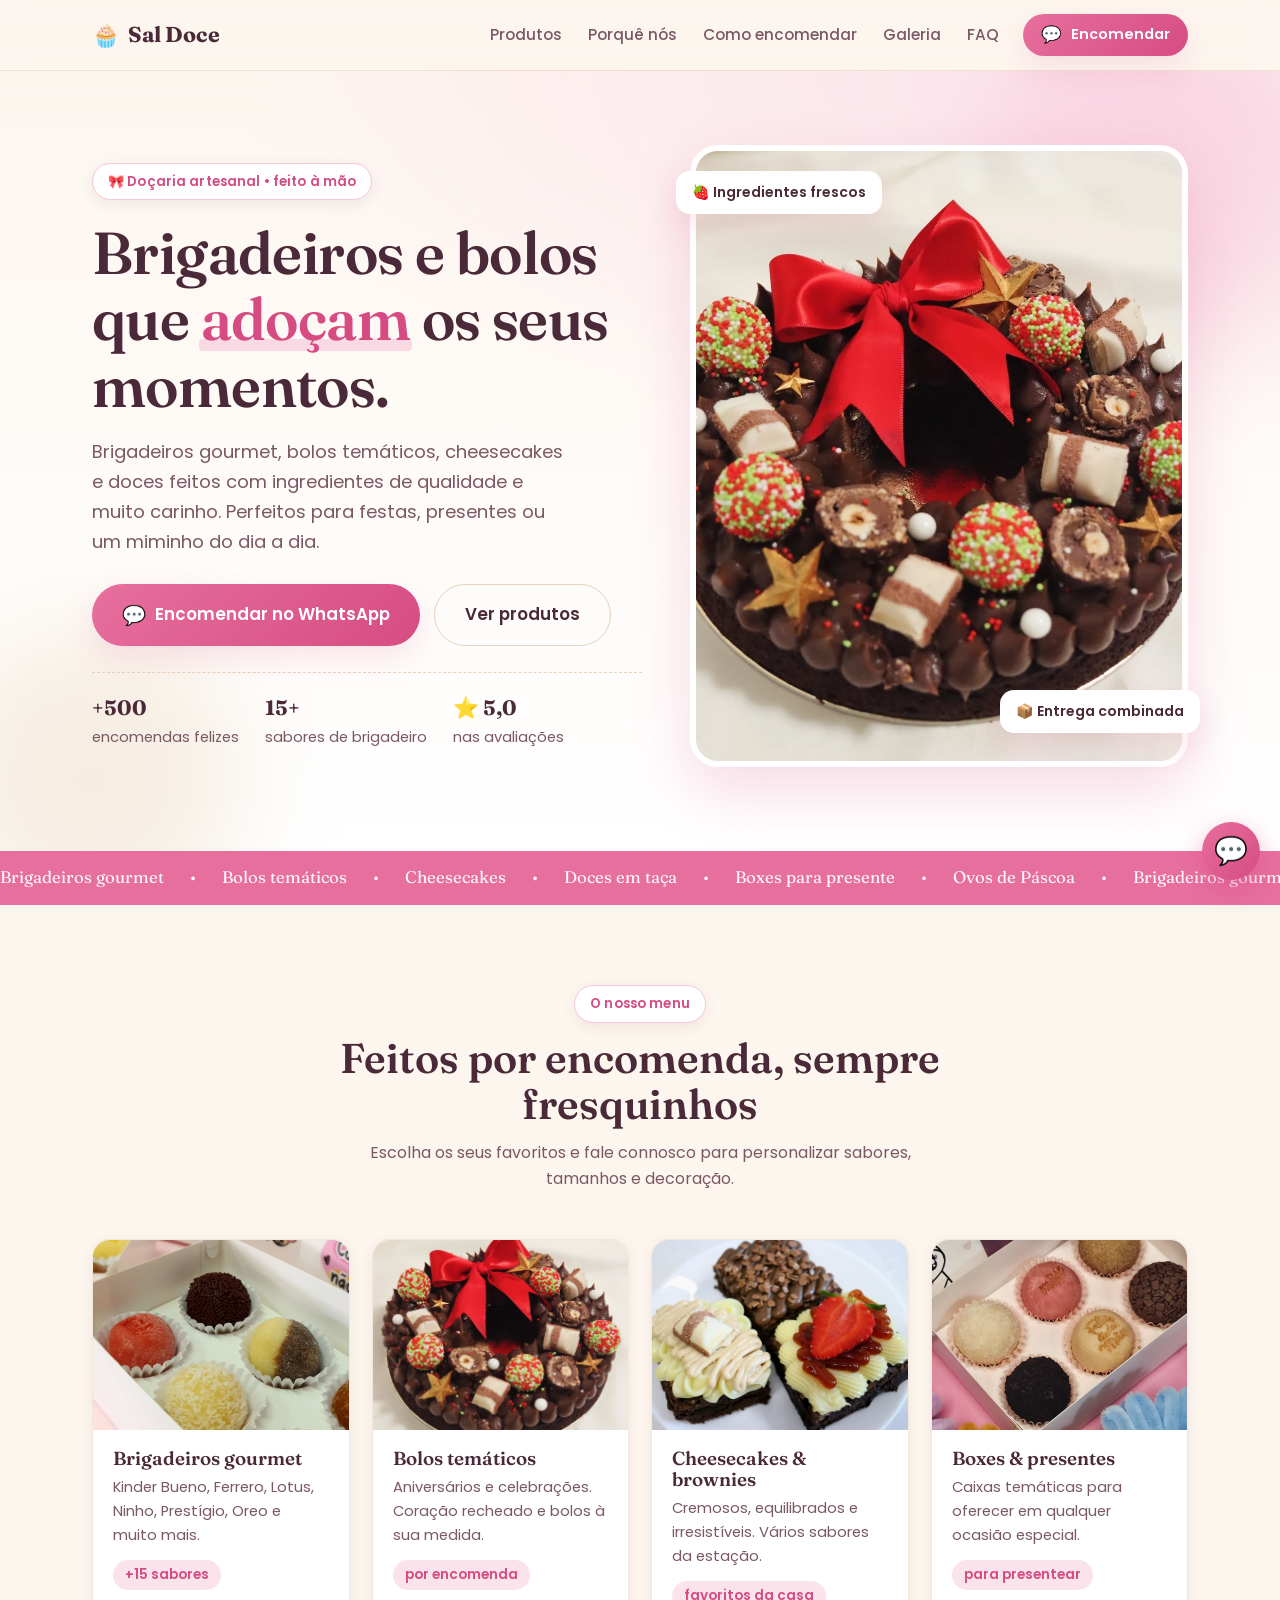
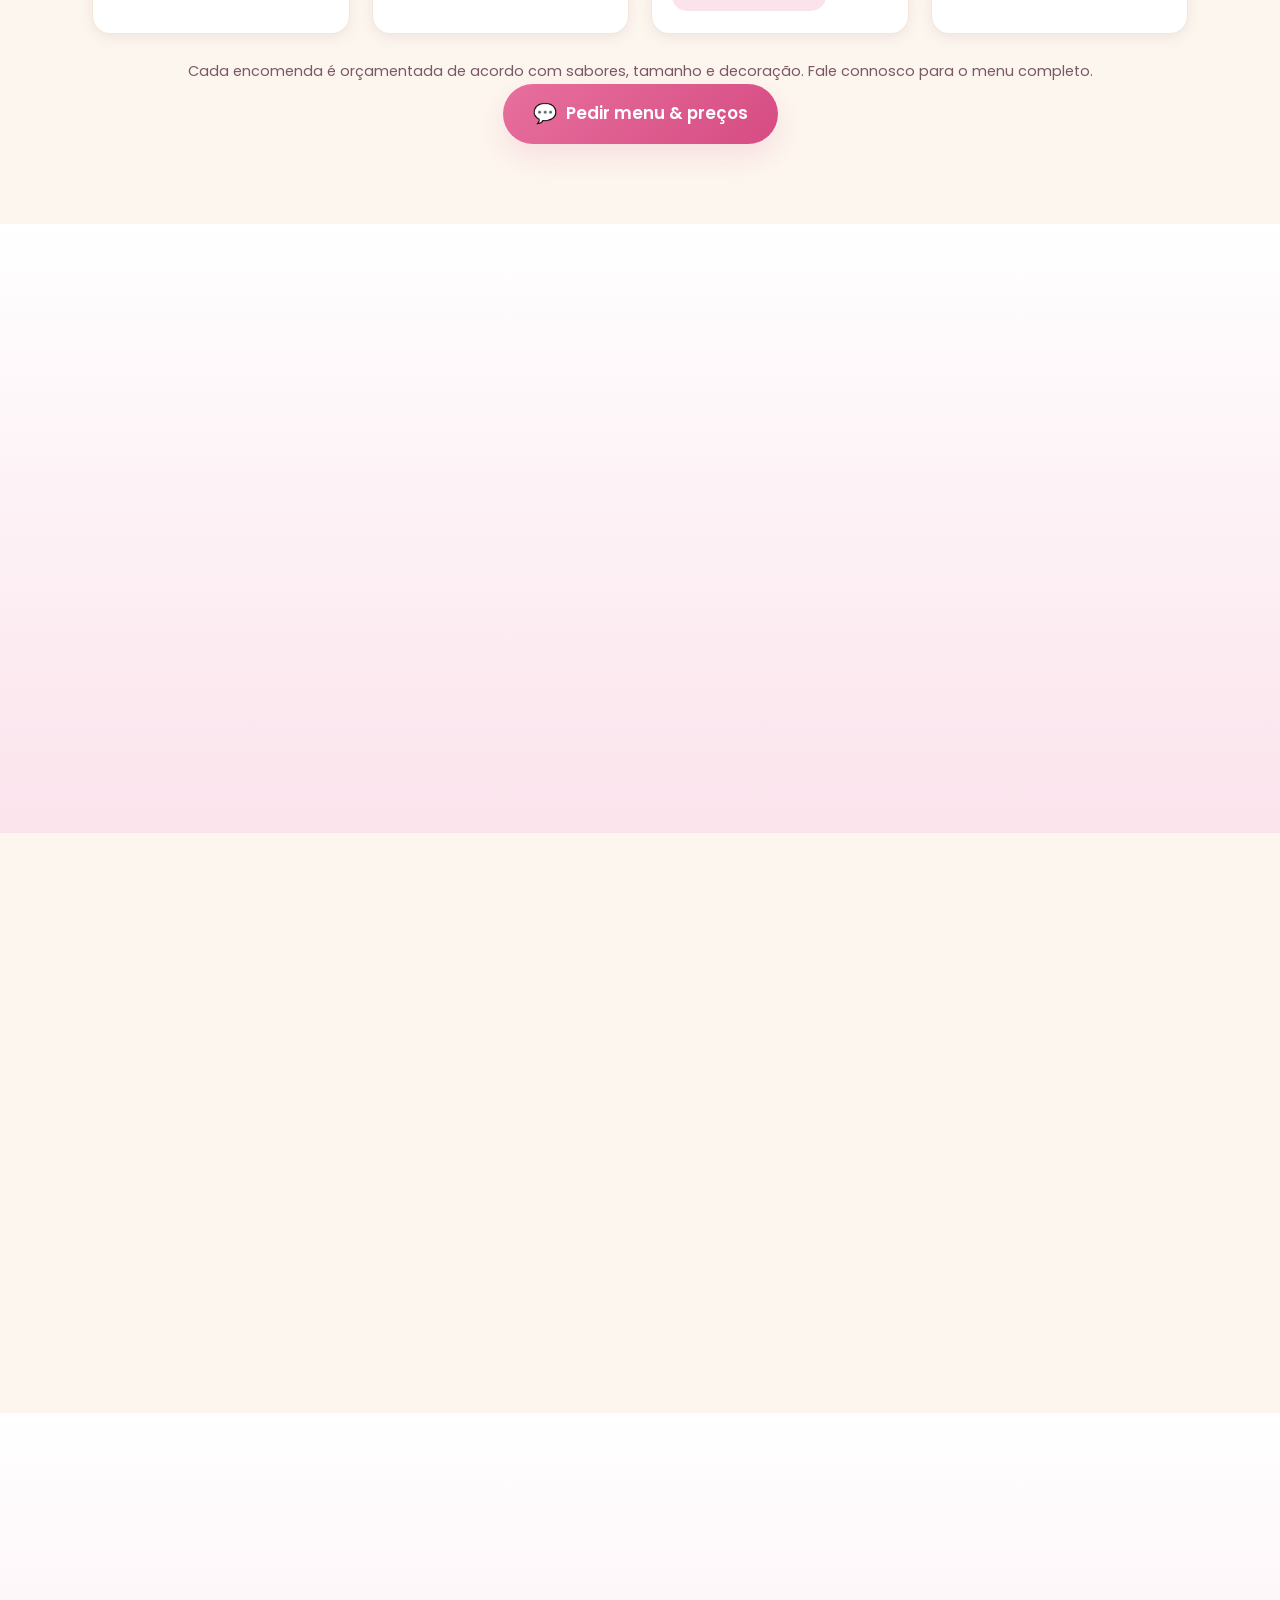
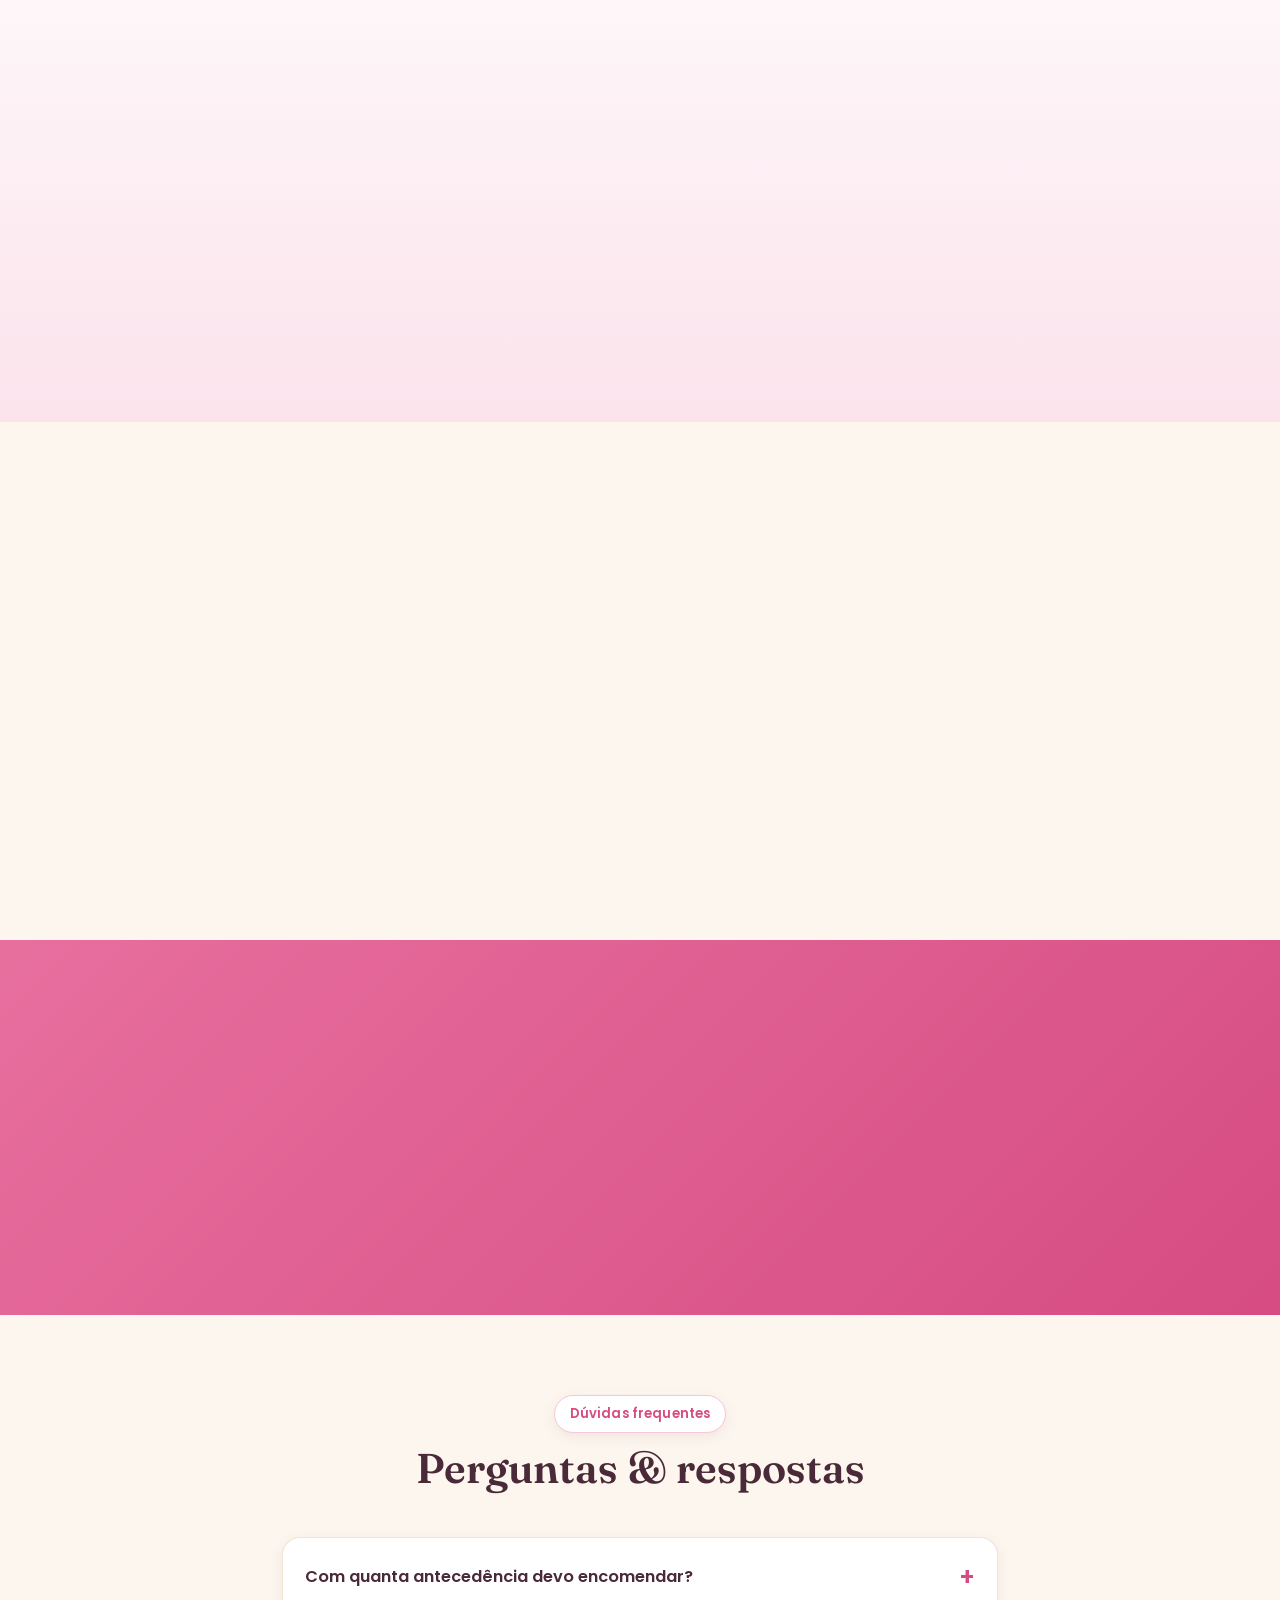
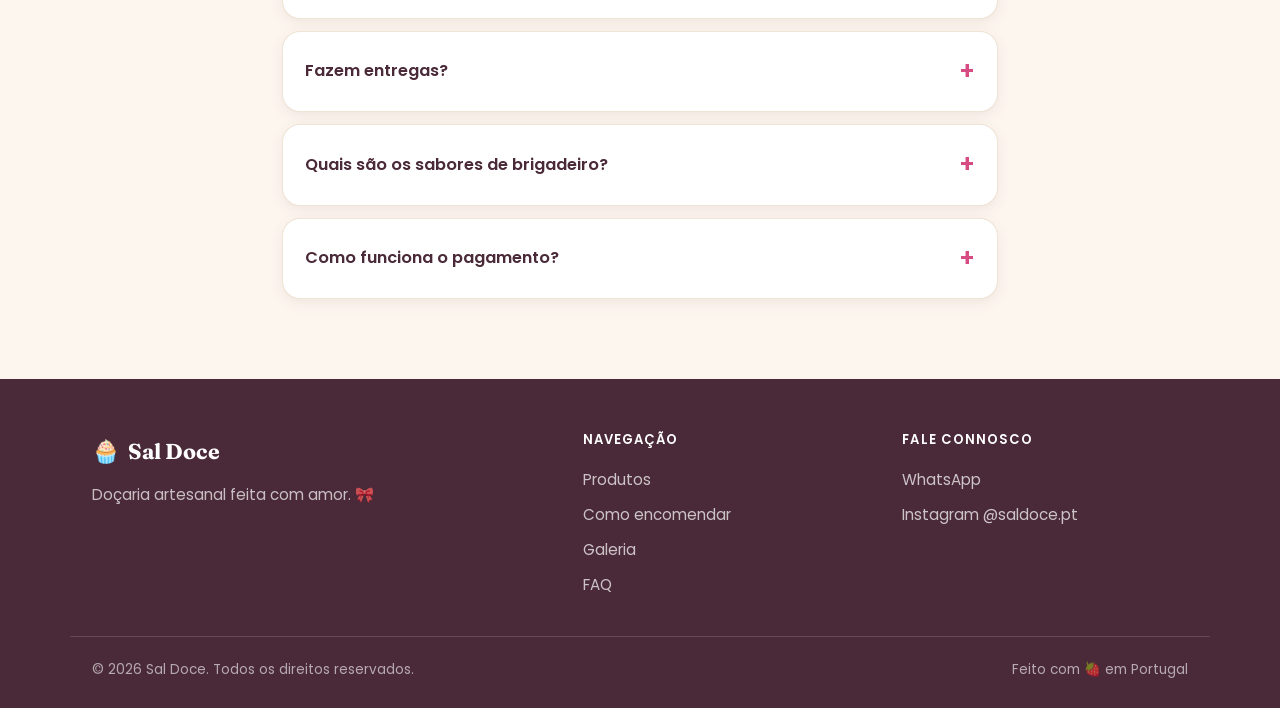
==== index.html @ f0bac565 "Landing page de alta conversão para a Sal Doce - Página estática (HTML/CSS/JS) sem dependências, em " ====
<!DOCTYPE html>
<html lang="pt-PT">
<head>
  <meta charset="UTF-8" />
  <meta name="viewport" content="width=device-width, initial-scale=1.0" />
  <meta name="theme-color" content="#E76F9E" />
  <title>Sal Doce — Doçaria Artesanal | Encomende no WhatsApp</title>
  <meta name="description" content="Sal Doce — brigadeiros gourmet, bolos temáticos, cheesecakes e doces artesanais feitos com amor. Faça já a sua encomenda pelo WhatsApp." />

  <!-- Open Graph / social -->
  <meta property="og:type" content="website" />
  <meta property="og:title" content="Sal Doce — Doçaria Artesanal" />
  <meta property="og:description" content="Brigadeiros gourmet, bolos temáticos e doces artesanais por encomenda. Encomende pelo WhatsApp." />
  <meta property="og:image" content="assets/hero-bolo.jpg" />
  <meta property="og:locale" content="pt_PT" />

  <link rel="preconnect" href="https://fonts.googleapis.com" />
  <link rel="preconnect" href="https://fonts.gstatic.com" crossorigin />
  <link href="https://fonts.googleapis.com/css2?family=Fraunces:opsz,wght@9..144,400;9..144,500;9..144,600;9..144,700&family=Poppins:wght@300;400;500;600;700&display=swap" rel="stylesheet" />

  <link rel="stylesheet" href="styles.css" />
  <link rel="icon" href="data:image/svg+xml,<svg xmlns='http://www.w3.org/2000/svg' viewBox='0 0 100 100'><text y='.9em' font-size='90'>🧁</text></svg>" />
</head>
<body>

  <!-- ============ HEADER ============ -->
  <header class="site-header" id="top">
    <div class="container nav">
      <a href="#top" class="brand" aria-label="Sal Doce — início">
        <span class="brand-mark">🧁</span>
        <span class="brand-name">Sal Doce</span>
      </a>

      <nav class="nav-links" id="navLinks" aria-label="Navegação principal">
        <a href="#produtos">Produtos</a>
        <a href="#vantagens">Porquê nós</a>
        <a href="#como">Como encomendar</a>
        <a href="#galeria">Galeria</a>
        <a href="#faq">FAQ</a>
      </nav>

      <a href="#" class="btn btn-primary btn-sm nav-cta js-whatsapp" data-msg="Olá Sal Doce! Gostava de fazer uma encomenda.">
        <span class="wa-icon" aria-hidden="true">💬</span> Encomendar
      </a>

      <button class="nav-toggle" id="navToggle" aria-label="Abrir menu" aria-expanded="false">
        <span></span><span></span><span></span>
      </button>
    </div>
  </header>

  <!-- ============ HERO ============ -->
  <section class="hero">
    <div class="hero-blob hero-blob-1" aria-hidden="true"></div>
    <div class="hero-blob hero-blob-2" aria-hidden="true"></div>

    <div class="container hero-grid">
      <div class="hero-copy reveal">
        <span class="eyebrow">🎀 Doçaria artesanal • feito à mão</span>
        <h1>Brigadeiros e bolos que <span class="hl">adoçam</span> os seus momentos.</h1>
        <p class="lead">
          Brigadeiros gourmet, bolos temáticos, cheesecakes e doces feitos com
          ingredientes de qualidade e muito carinho. Perfeitos para festas,
          presentes ou um miminho do dia a dia.
        </p>

        <div class="hero-cta">
          <a href="#" class="btn btn-primary btn-lg js-whatsapp" data-msg="Olá Sal Doce! Vi o vosso site e gostava de fazer uma encomenda. 🧁">
            <span class="wa-icon" aria-hidden="true">💬</span> Encomendar no WhatsApp
          </a>
          <a href="#produtos" class="btn btn-ghost btn-lg">Ver produtos</a>
        </div>

        <ul class="hero-trust">
          <li><strong>+500</strong> encomendas felizes</li>
          <li><strong>15+</strong> sabores de brigadeiro</li>
          <li><strong>⭐ 5,0</strong> nas avaliações</li>
        </ul>
      </div>

      <div class="hero-visual reveal">
        <div class="hero-photo">
          <img src="assets/hero-bolo.jpg" alt="Bolo temático de chocolate da Sal Doce com decoração e laço" loading="eager" width="640" height="800" />
        </div>
        <div class="hero-badge hero-badge-1">🍓 Ingredientes frescos</div>
        <div class="hero-badge hero-badge-2">📦 Entrega combinada</div>
      </div>
    </div>
  </section>

  <!-- ============ MARQUEE / SOCIAL PROOF ============ -->
  <div class="marquee" aria-hidden="true">
    <div class="marquee-track">
      <span>Brigadeiros gourmet</span><span>•</span>
      <span>Bolos temáticos</span><span>•</span>
      <span>Cheesecakes</span><span>•</span>
      <span>Doces em taça</span><span>•</span>
      <span>Boxes para presente</span><span>•</span>
      <span>Ovos de Páscoa</span><span>•</span>
      <span>Brigadeiros gourmet</span><span>•</span>
      <span>Bolos temáticos</span><span>•</span>
      <span>Cheesecakes</span><span>•</span>
      <span>Doces em taça</span><span>•</span>
      <span>Boxes para presente</span><span>•</span>
      <span>Ovos de Páscoa</span><span>•</span>
    </div>
  </div>

  <!-- ============ PRODUTOS ============ -->
  <section class="section" id="produtos">
    <div class="container">
      <div class="section-head reveal">
        <span class="eyebrow">O nosso menu</span>
        <h2>Feitos por encomenda, sempre fresquinhos</h2>
        <p class="section-sub">Escolha os seus favoritos e fale connosco para personalizar sabores, tamanhos e decoração.</p>
      </div>

      <div class="cards">
        <article class="card reveal">
          <div class="card-media"><img src="assets/brigadeiros.webp" alt="Caixa de brigadeiros gourmet de vários sabores" loading="lazy" /></div>
          <div class="card-body">
            <h3>Brigadeiros gourmet</h3>
            <p>Kinder Bueno, Ferrero, Lotus, Ninho, Prestígio, Oreo e muito mais.</p>
            <span class="card-price">+15 sabores</span>
          </div>
        </article>

        <article class="card reveal">
          <div class="card-media"><img src="assets/bolos.jpg" alt="Bolo temático de chocolate decorado com laço" loading="lazy" /></div>
          <div class="card-body">
            <h3>Bolos temáticos</h3>
            <p>Aniversários e celebrações. Coração recheado e bolos à sua medida.</p>
            <span class="card-price">por encomenda</span>
          </div>
        </article>

        <article class="card reveal">
          <div class="card-media"><img src="assets/cheesecake.jpg" alt="Cheesecake e brownie com morango" loading="lazy" /></div>
          <div class="card-body">
            <h3>Cheesecakes &amp; brownies</h3>
            <p>Cremosos, equilibrados e irresistíveis. Vários sabores da estação.</p>
            <span class="card-price">favoritos da casa</span>
          </div>
        </article>

        <article class="card reveal">
          <div class="card-media"><img src="assets/box.webp" alt="Box de presente com doces variados da Sal Doce" loading="lazy" /></div>
          <div class="card-body">
            <h3>Boxes &amp; presentes</h3>
            <p>Caixas temáticas para oferecer em qualquer ocasião especial.</p>
            <span class="card-price">para presentear</span>
          </div>
        </article>
      </div>

      <p class="section-note reveal">
        Cada encomenda é orçamentada de acordo com sabores, tamanho e decoração. Fale connosco para o menu completo.
      </p>

      <div class="center reveal">
        <a href="#" class="btn btn-primary btn-lg js-whatsapp" data-msg="Olá Sal Doce! Gostava de ver o menu completo e preços. 🍰">
          <span class="wa-icon" aria-hidden="true">💬</span> Pedir menu &amp; preços
        </a>
      </div>
    </div>
  </section>

  <!-- ============ VANTAGENS ============ -->
  <section class="section section-alt" id="vantagens">
    <div class="container">
      <div class="section-head reveal">
        <span class="eyebrow">Porquê a Sal Doce</span>
        <h2>Doçaria com o cuidado que merece</h2>
      </div>

      <div class="features">
        <div class="feature reveal">
          <div class="feature-ico">🌱</div>
          <h3>Ingredientes selecionados</h3>
          <p>Só usamos produtos de qualidade, sem atalhos. Sabe-se a diferença.</p>
        </div>
        <div class="feature reveal">
          <div class="feature-ico">👐</div>
          <h3>100% artesanal</h3>
          <p>Cada doce é preparado à mão, no dia, para chegar sempre fresco.</p>
        </div>
        <div class="feature reveal">
          <div class="feature-ico">🎨</div>
          <h3>Personalização total</h3>
          <p>Sabores, cores e temas à sua medida. A sua ideia, o nosso doce.</p>
        </div>
        <div class="feature reveal">
          <div class="feature-ico">💬</div>
          <h3>Atendimento próximo</h3>
          <p>Falamos consigo passo a passo até a encomenda ficar perfeita.</p>
        </div>
      </div>
    </div>
  </section>

  <!-- ============ COMO ENCOMENDAR ============ -->
  <section class="section" id="como">
    <div class="container">
      <div class="section-head reveal">
        <span class="eyebrow">Simples e rápido</span>
        <h2>Como encomendar em 3 passos</h2>
      </div>

      <div class="steps">
        <div class="step reveal">
          <span class="step-num">1</span>
          <h3>Fale connosco</h3>
          <p>Envie mensagem no WhatsApp com o que procura e a data pretendida.</p>
        </div>
        <div class="step reveal">
          <span class="step-num">2</span>
          <h3>Personalizamos</h3>
          <p>Ajustamos sabores, tamanho e decoração e confirmamos o orçamento.</p>
        </div>
        <div class="step reveal">
          <span class="step-num">3</span>
          <h3>Receba &amp; delicie-se</h3>
          <p>Combinamos a entrega ou levantamento. É só aproveitar cada dentada.</p>
        </div>
      </div>

      <div class="center reveal">
        <a href="#" class="btn btn-primary btn-lg js-whatsapp" data-msg="Olá Sal Doce! Quero começar uma encomenda. 🧁">
          <span class="wa-icon" aria-hidden="true">💬</span> Começar encomenda
        </a>
        <p class="micro">💡 Dica: encomende com 48h de antecedência para garantir a sua data.</p>
      </div>
    </div>
  </section>

  <!-- ============ GALERIA ============ -->
  <section class="section section-alt" id="galeria">
    <div class="container">
      <div class="section-head reveal">
        <span class="eyebrow">📸 Direto do nosso Instagram</span>
        <h2>Um docinho para os olhos</h2>
        <p class="section-sub">Uma amostra das nossas criações. Ainda mais no @saldoce.pt.</p>
      </div>

      <div class="gallery">
        <a class="g-item reveal" href="INSTAGRAM_URL" target="_blank" rel="noopener"><img src="assets/g1-brigadeiros.webp" alt="Tabuleiro de brigadeiros variados" loading="lazy" /></a>
        <a class="g-item reveal" href="INSTAGRAM_URL" target="_blank" rel="noopener"><img src="assets/g4-morango.jpg" alt="Bolo de morango em camadas" loading="lazy" /></a>
        <a class="g-item reveal" href="INSTAGRAM_URL" target="_blank" rel="noopener"><img src="assets/g6-box-laco.webp" alt="Box de doces com laço vermelho" loading="lazy" /></a>
        <a class="g-item reveal" href="INSTAGRAM_URL" target="_blank" rel="noopener"><img src="assets/g3-taca.jpg" alt="Doce em taça com brigadeiro" loading="lazy" /></a>
        <a class="g-item reveal" href="INSTAGRAM_URL" target="_blank" rel="noopener"><img src="assets/g5-boxes.jpg" alt="Várias boxes de doces sortidos" loading="lazy" /></a>
        <a class="g-item reveal" href="INSTAGRAM_URL" target="_blank" rel="noopener"><img src="assets/g2-pascoa.jpg" alt="Ovo de Páscoa recheado da Sal Doce" loading="lazy" /></a>
      </div>

      <div class="center reveal">
        <a href="INSTAGRAM_URL" class="btn btn-ghost btn-lg" target="_blank" rel="noopener">Ver mais no Instagram →</a>
      </div>
    </div>
  </section>

  <!-- ============ TESTEMUNHOS ============ -->
  <section class="section" id="testemunhos">
    <div class="container">
      <div class="section-head reveal">
        <span class="eyebrow">Quem prova, recomenda</span>
        <h2>O que dizem os nossos clientes</h2>
      </div>

      <div class="reviews">
        <figure class="review reveal">
          <div class="stars">★★★★★</div>
          <blockquote>Simplesmente divinal! O bolo de aniversário foi o centro da festa. Toda a gente pediu o contacto.</blockquote>
          <figcaption>— Ana M.</figcaption>
        </figure>
        <figure class="review reveal">
          <div class="stars">★★★★★</div>
          <blockquote>Os brigadeiros são de outro mundo. Encomendei uma box para oferecer e foi um sucesso total.</blockquote>
          <figcaption>— Ricardo P.</figcaption>
        </figure>
        <figure class="review reveal">
          <div class="stars">★★★★★</div>
          <blockquote>Atendimento super atencioso e o cheesecake é o melhor que já provei. Já sou cliente fiel!</blockquote>
          <figcaption>— Sofia L.</figcaption>
        </figure>
      </div>
    </div>
  </section>

  <!-- ============ CTA FINAL ============ -->
  <section class="cta-final">
    <div class="container cta-inner reveal">
      <h2>Pronto para adoçar o seu dia?</h2>
      <p>Faça já a sua encomenda. Respondemos rapidinho no WhatsApp. 🎀</p>
      <a href="#" class="btn btn-white btn-lg js-whatsapp" data-msg="Olá Sal Doce! Quero fazer uma encomenda. 🧁">
        <span class="wa-icon" aria-hidden="true">💬</span> Encomendar agora
      </a>
      <a href="INSTAGRAM_URL" class="cta-ig" target="_blank" rel="noopener">Ou siga-nos no Instagram @saldoce.pt →</a>
    </div>
  </section>

  <!-- ============ FAQ ============ -->
  <section class="section" id="faq">
    <div class="container container-narrow">
      <div class="section-head reveal">
        <span class="eyebrow">Dúvidas frequentes</span>
        <h2>Perguntas &amp; respostas</h2>
      </div>

      <div class="faq">
        <details class="reveal">
          <summary>Com quanta antecedência devo encomendar?</summary>
          <p>Recomendamos pelo menos 48h. Para bolos elaborados ou datas concorridas, quanto mais cedo melhor.</p>
        </details>
        <details class="reveal">
          <summary>Fazem entregas?</summary>
          <p>Sim, combinamos entrega ou levantamento consigo no momento da encomenda. Fale connosco para saber a disponibilidade na sua zona.</p>
        </details>
        <details class="reveal">
          <summary>Quais são os sabores de brigadeiro?</summary>
          <p>Temos mais de 15 sabores — Kinder Bueno, Ferrero Rocher, Biscoff/Lotus, Ninho, Prestígio, Oreo, Sensação, Beijinho e mais. Peça o menu completo no WhatsApp.</p>
        </details>
        <details class="reveal">
          <summary>Como funciona o pagamento?</summary>
          <p>Após confirmarmos o orçamento no WhatsApp, combinamos a forma de pagamento mais conveniente para si.</p>
        </details>
      </div>
    </div>
  </section>

  <!-- ============ FOOTER ============ -->
  <footer class="site-footer">
    <div class="container footer-grid">
      <div>
        <a href="#top" class="brand">
          <span class="brand-mark">🧁</span>
          <span class="brand-name">Sal Doce</span>
        </a>
        <p class="footer-tag">Doçaria artesanal feita com amor. 🎀</p>
      </div>

      <div class="footer-col">
        <h4>Navegação</h4>
        <a href="#produtos">Produtos</a>
        <a href="#como">Como encomendar</a>
        <a href="#galeria">Galeria</a>
        <a href="#faq">FAQ</a>
      </div>

      <div class="footer-col">
        <h4>Fale connosco</h4>
        <a href="#" class="js-whatsapp" data-msg="Olá Sal Doce! 🧁">WhatsApp</a>
        <a href="INSTAGRAM_URL" target="_blank" rel="noopener">Instagram @saldoce.pt</a>
      </div>
    </div>
    <div class="container footer-bottom">
      <p>© <span id="year"></span> Sal Doce. Todos os direitos reservados.</p>
      <p>Feito com 🍓 em Portugal</p>
    </div>
  </footer>

  <!-- ============ FLOATING WHATSAPP ============ -->
  <a href="#" class="wa-float js-whatsapp" data-msg="Olá Sal Doce! Gostava de fazer uma encomenda. 🧁" aria-label="Falar no WhatsApp">
    <span aria-hidden="true">💬</span>
  </a>

  <script src="script.js"></script>
</body>
</html>
---- styles.css ----
/* =========================================================
   SALDOCE — Landing Page
   Paleta: Rosa + Creme/Bege
   ========================================================= */

:root {
  /* Cores da marca */
  --rosa:        #E76F9E;   /* rosa principal */
  --rosa-forte:  #D64C82;   /* rosa mais intenso (hover) */
  --rosa-claro:  #F7C6D9;   /* rosa pastel */
  --rosa-suave:  #FBE3EC;   /* rosa muito claro / fundos */
  --creme:       #FDF6EF;   /* creme base */
  --bege:        #F3E7D8;   /* bege */
  --bege-escuro: #E7D3BC;

  --plum:        #4A2A38;   /* texto escuro (ameixa) */
  --plum-suave:  #7A5866;   /* texto secundário */
  --dourado:     #C9A15B;   /* detalhe premium */
  --branco:      #FFFFFF;

  --sombra-sm: 0 4px 14px rgba(74, 42, 56, 0.08);
  --sombra-md: 0 12px 30px rgba(214, 76, 130, 0.14);
  --sombra-lg: 0 24px 60px rgba(214, 76, 130, 0.20);

  --radius:    18px;
  --radius-lg: 28px;
  --maxw: 1140px;

  --ff-head: "Fraunces", Georgia, serif;
  --ff-body: "Poppins", system-ui, -apple-system, sans-serif;
}

/* ---------- Reset base ---------- */
* { box-sizing: border-box; margin: 0; padding: 0; }

html { scroll-behavior: smooth; scroll-padding-top: 84px; }

body {
  font-family: var(--ff-body);
  color: var(--plum);
  background: var(--creme);
  line-height: 1.65;
  -webkit-font-smoothing: antialiased;
  overflow-x: hidden;
}

img { max-width: 100%; display: block; }
a { color: inherit; text-decoration: none; }

.container {
  width: 100%;
  max-width: var(--maxw);
  margin: 0 auto;
  padding: 0 22px;
}
.container-narrow { max-width: 760px; }
.center { text-align: center; }

h1, h2, h3, h4 { font-family: var(--ff-head); font-weight: 600; line-height: 1.12; color: var(--plum); }

/* ---------- Botões ---------- */
.btn {
  --pad-y: 13px; --pad-x: 24px;
  display: inline-flex;
  align-items: center;
  gap: 9px;
  padding: var(--pad-y) var(--pad-x);
  border: none;
  border-radius: 999px;
  font-family: var(--ff-body);
  font-weight: 600;
  font-size: 0.98rem;
  cursor: pointer;
  transition: transform .18s ease, box-shadow .18s ease, background .18s ease;
  white-space: nowrap;
}
.btn:active { transform: translateY(1px) scale(.99); }

.btn-primary {
  background: linear-gradient(135deg, var(--rosa) 0%, var(--rosa-forte) 100%);
  color: #fff;
  box-shadow: var(--sombra-md);
}
.btn-primary:hover { transform: translateY(-2px); box-shadow: var(--sombra-lg); }

.btn-ghost {
  background: transparent;
  color: var(--plum);
  border: 1.5px solid var(--bege-escuro);
}
.btn-ghost:hover { background: var(--rosa-suave); border-color: var(--rosa-claro); }

.btn-white {
  background: #fff;
  color: var(--rosa-forte);
  box-shadow: var(--sombra-md);
}
.btn-white:hover { transform: translateY(-2px); box-shadow: var(--sombra-lg); }

.btn-lg { --pad-y: 16px; --pad-x: 30px; font-size: 1.05rem; }
.btn-sm { --pad-y: 9px; --pad-x: 18px; font-size: .9rem; }

.wa-icon { font-size: 1.15em; line-height: 1; }

/* ---------- Header ---------- */
.site-header {
  position: sticky;
  top: 0;
  z-index: 100;
  background: rgba(253, 246, 239, 0.82);
  backdrop-filter: blur(12px);
  border-bottom: 1px solid rgba(231, 211, 188, 0.6);
}
.nav {
  display: flex;
  align-items: center;
  gap: 20px;
  height: 70px;
}
.brand { display: inline-flex; align-items: center; gap: 8px; font-family: var(--ff-head); font-weight: 700; font-size: 1.35rem; color: var(--plum); }
.brand-mark { font-size: 1.4rem; }

.nav-links { display: flex; gap: 26px; margin-left: auto; }
.nav-links a { font-weight: 500; font-size: .96rem; color: var(--plum-suave); position: relative; }
.nav-links a:hover { color: var(--rosa-forte); }
.nav-links a::after {
  content: ""; position: absolute; left: 0; bottom: -6px;
  width: 0; height: 2px; background: var(--rosa); border-radius: 2px; transition: width .2s ease;
}
.nav-links a:hover::after { width: 100%; }

.nav-cta { margin-left: 4px; }

.nav-toggle { display: none; flex-direction: column; gap: 5px; background: none; border: none; cursor: pointer; padding: 6px; }
.nav-toggle span { width: 24px; height: 2.5px; background: var(--plum); border-radius: 2px; transition: .25s; }
.nav-toggle.open span:nth-child(1) { transform: translateY(7.5px) rotate(45deg); }
.nav-toggle.open span:nth-child(2) { opacity: 0; }
.nav-toggle.open span:nth-child(3) { transform: translateY(-7.5px) rotate(-45deg); }

/* ---------- Hero ---------- */
.hero {
  position: relative;
  padding: 74px 0 84px;
  background:
    radial-gradient(120% 90% at 85% 0%, var(--rosa-suave) 0%, transparent 55%),
    linear-gradient(180deg, var(--creme) 0%, #fff 100%);
  overflow: hidden;
}
.hero-blob { position: absolute; border-radius: 50%; filter: blur(50px); opacity: .5; z-index: 0; }
.hero-blob-1 { width: 340px; height: 340px; background: var(--rosa-claro); top: -60px; right: -40px; }
.hero-blob-2 { width: 300px; height: 300px; background: var(--bege); bottom: -80px; left: -60px; opacity: .7; }

.hero-grid {
  position: relative; z-index: 1;
  display: grid;
  grid-template-columns: 1.05fr 0.95fr;
  gap: 48px;
  align-items: center;
}

.eyebrow {
  display: inline-block;
  background: var(--branco);
  color: var(--rosa-forte);
  border: 1px solid var(--rosa-claro);
  padding: 7px 15px;
  border-radius: 999px;
  font-size: .82rem;
  font-weight: 600;
  letter-spacing: .01em;
  box-shadow: var(--sombra-sm);
}

.hero-copy h1 {
  font-size: clamp(2.3rem, 5.2vw, 3.7rem);
  margin: 20px 0 18px;
  letter-spacing: -0.01em;
}
.hl { color: var(--rosa-forte); position: relative; white-space: nowrap; }
.hl::after {
  content: ""; position: absolute; left: -2px; right: -2px; bottom: 4px; height: 12px;
  background: var(--rosa-claro); opacity: .6; z-index: -1; border-radius: 4px;
}
.lead { font-size: 1.13rem; color: var(--plum-suave); max-width: 30rem; }

.hero-cta { display: flex; flex-wrap: wrap; gap: 14px; margin: 28px 0 26px; }

.hero-trust {
  list-style: none; display: flex; flex-wrap: wrap; gap: 26px;
  padding-top: 18px; border-top: 1px dashed var(--bege-escuro);
}
.hero-trust li { font-size: .92rem; color: var(--plum-suave); }
.hero-trust strong { display: block; font-family: var(--ff-head); font-size: 1.3rem; color: var(--plum); }

/* Hero visual */
.hero-visual { position: relative; }
.hero-photo {
  aspect-ratio: 4 / 5;
  border-radius: var(--radius-lg);
  background: var(--rosa-suave);
  box-shadow: var(--sombra-lg);
  border: 6px solid #fff;
  overflow: hidden;
}
.hero-photo img { width: 100%; height: 100%; object-fit: cover; }

.hero-badge {
  position: absolute;
  background: #fff;
  padding: 10px 16px;
  border-radius: 14px;
  font-size: .88rem;
  font-weight: 600;
  color: var(--plum);
  box-shadow: var(--sombra-md);
  animation: floaty 4s ease-in-out infinite;
}
.hero-badge-1 { top: 26px; left: -14px; }
.hero-badge-2 { bottom: 34px; right: -12px; animation-delay: 1.4s; }
@keyframes floaty { 0%,100% { transform: translateY(0); } 50% { transform: translateY(-9px); } }

/* ---------- Marquee ---------- */
.marquee { background: var(--rosa); color: #fff; padding: 13px 0; overflow: hidden; white-space: nowrap; }
.marquee-track { display: inline-flex; gap: 26px; align-items: center; animation: scroll 26s linear infinite; font-family: var(--ff-head); font-size: 1.05rem; }
.marquee-track span { opacity: .95; }
@keyframes scroll { from { transform: translateX(0); } to { transform: translateX(-50%); } }

/* ---------- Secções ---------- */
.section { padding: 80px 0; }
.section-alt { background: linear-gradient(180deg, #fff 0%, var(--rosa-suave) 100%); }

.section-head { text-align: center; max-width: 620px; margin: 0 auto 46px; }
.section-head h2 { font-size: clamp(1.8rem, 4vw, 2.6rem); margin: 12px 0 12px; }
.section-sub, .section-note { color: var(--plum-suave); }
.section-note { text-align: center; font-size: .9rem; margin-top: 26px; }
.micro { font-size: .88rem; color: var(--plum-suave); margin-top: 14px; }

/* ---------- Cards de produto ---------- */
.cards { display: grid; grid-template-columns: repeat(4, 1fr); gap: 22px; }
.card {
  background: #fff;
  border-radius: var(--radius);
  overflow: hidden;
  box-shadow: var(--sombra-sm);
  border: 1px solid rgba(231, 211, 188, 0.55);
  transition: transform .22s ease, box-shadow .22s ease;
}
.card:hover { transform: translateY(-6px); box-shadow: var(--sombra-md); }
.card-media {
  height: 190px;
  overflow: hidden;
  background: var(--rosa-suave);
}
.card-media img { width: 100%; height: 100%; object-fit: cover; transition: transform .4s ease; }
.card:hover .card-media img { transform: scale(1.06); }
.card-body { padding: 18px 20px 22px; }
.card-body h3 { font-size: 1.18rem; margin-bottom: 6px; }
.card-body p { font-size: .92rem; color: var(--plum-suave); margin-bottom: 12px; }
.card-price {
  display: inline-block; font-weight: 600; color: var(--rosa-forte);
  background: var(--rosa-suave); padding: 4px 12px; border-radius: 999px; font-size: .85rem;
}

/* ---------- Vantagens ---------- */
.features { display: grid; grid-template-columns: repeat(4, 1fr); gap: 22px; }
.feature {
  background: #fff; border-radius: var(--radius); padding: 30px 24px; text-align: center;
  box-shadow: var(--sombra-sm); border: 1px solid rgba(231, 211, 188, 0.5);
}
.feature-ico {
  width: 62px; height: 62px; margin: 0 auto 16px;
  display: flex; align-items: center; justify-content: center;
  background: var(--rosa-suave); border-radius: 50%; font-size: 1.7rem;
}
.feature h3 { font-size: 1.12rem; margin-bottom: 8px; }
.feature p { font-size: .92rem; color: var(--plum-suave); }

/* ---------- Passos ---------- */
.steps { display: grid; grid-template-columns: repeat(3, 1fr); gap: 24px; }
.step {
  position: relative; background: #fff; border-radius: var(--radius); padding: 34px 26px 28px;
  box-shadow: var(--sombra-sm); border: 1px solid rgba(231, 211, 188, 0.5);
}
.step-num {
  position: absolute; top: -22px; left: 26px;
  width: 46px; height: 46px; border-radius: 50%;
  background: linear-gradient(135deg, var(--rosa), var(--rosa-forte)); color: #fff;
  display: flex; align-items: center; justify-content: center;
  font-family: var(--ff-head); font-size: 1.3rem; font-weight: 700;
  box-shadow: var(--sombra-md);
}
.step h3 { font-size: 1.2rem; margin: 12px 0 8px; }
.step p { font-size: .95rem; color: var(--plum-suave); }

/* ---------- Testemunhos ---------- */
.reviews { display: grid; grid-template-columns: repeat(3, 1fr); gap: 22px; }
.review {
  background: #fff; border-radius: var(--radius); padding: 28px 26px;
  box-shadow: var(--sombra-sm); border: 1px solid rgba(231, 211, 188, 0.5);
}
.stars { color: var(--dourado); font-size: 1.05rem; letter-spacing: 2px; margin-bottom: 12px; }
.review blockquote { font-size: 1rem; color: var(--plum); font-style: italic; margin-bottom: 14px; }
.review figcaption { font-weight: 600; color: var(--rosa-forte); font-size: .92rem; }

/* ---------- Galeria ---------- */
.gallery {
  display: grid;
  grid-template-columns: repeat(6, 1fr);
  gap: 12px;
}
.g-item {
  position: relative;
  aspect-ratio: 1;
  border-radius: var(--radius);
  overflow: hidden;
  box-shadow: var(--sombra-sm);
  border: 3px solid #fff;
}
.g-item img { width: 100%; height: 100%; object-fit: cover; transition: transform .4s ease; }
.g-item::after {
  content: "📷"; position: absolute; inset: 0;
  display: flex; align-items: center; justify-content: center;
  font-size: 1.6rem;
  background: rgba(214, 76, 130, 0.35);
  opacity: 0; transition: opacity .25s ease;
}
.g-item:hover img { transform: scale(1.08); }
.g-item:hover::after { opacity: 1; }
#galeria .center { margin-top: 34px; }

/* ---------- CTA Final ---------- */
.cta-final {
  padding: 76px 0;
  background: linear-gradient(135deg, var(--rosa) 0%, var(--rosa-forte) 100%);
  text-align: center; color: #fff;
}
.cta-inner h2 { color: #fff; font-size: clamp(1.9rem, 4.4vw, 2.8rem); margin-bottom: 12px; }
.cta-inner p { color: rgba(255,255,255,.92); font-size: 1.1rem; margin-bottom: 26px; }
.cta-ig { display: block; margin-top: 20px; color: rgba(255,255,255,.92); font-weight: 500; text-decoration: underline; text-underline-offset: 3px; }
.cta-ig:hover { color: #fff; }

/* ---------- FAQ ---------- */
.faq { display: flex; flex-direction: column; gap: 12px; }
.faq details {
  background: #fff; border-radius: var(--radius); border: 1px solid rgba(231, 211, 188, 0.6);
  padding: 4px 22px; box-shadow: var(--sombra-sm); overflow: hidden;
}
.faq summary {
  list-style: none; cursor: pointer; font-weight: 600; font-size: 1.02rem;
  padding: 16px 0; display: flex; justify-content: space-between; align-items: center; gap: 12px;
}
.faq summary::-webkit-details-marker { display: none; }
.faq summary::after { content: "+"; font-size: 1.5rem; color: var(--rosa-forte); transition: transform .2s ease; }
.faq details[open] summary::after { transform: rotate(45deg); }
.faq details p { padding: 0 0 18px; color: var(--plum-suave); }

/* ---------- Footer ---------- */
.site-footer { background: var(--plum); color: #fff; padding: 54px 0 26px; }
.footer-grid { display: grid; grid-template-columns: 1.6fr 1fr 1fr; gap: 34px; padding-bottom: 34px; }
.site-footer .brand { color: #fff; }
.footer-tag { color: rgba(255,255,255,.7); margin-top: 12px; font-size: .95rem; max-width: 22rem; }
.footer-col h4 { color: #fff; font-family: var(--ff-body); font-weight: 600; font-size: .82rem; text-transform: uppercase; letter-spacing: .08em; margin-bottom: 14px; }
.footer-col a { display: block; color: rgba(255,255,255,.72); padding: 5px 0; font-size: .95rem; }
.footer-col a:hover { color: var(--rosa-claro); }
.footer-bottom {
  border-top: 1px solid rgba(255,255,255,.14); padding-top: 22px;
  display: flex; justify-content: space-between; flex-wrap: wrap; gap: 10px;
  color: rgba(255,255,255,.6); font-size: .85rem;
}

/* ---------- WhatsApp flutuante ---------- */
.wa-float {
  position: fixed; right: 20px; bottom: 20px; z-index: 200;
  width: 58px; height: 58px; border-radius: 50%;
  background: linear-gradient(135deg, var(--rosa), var(--rosa-forte));
  display: flex; align-items: center; justify-content: center;
  font-size: 1.7rem; color: #fff;
  box-shadow: 0 10px 26px rgba(214,76,130,.45);
  animation: pulse 2.6s ease-in-out infinite;
}
.wa-float:hover { transform: scale(1.08); }
@keyframes pulse {
  0% { box-shadow: 0 10px 26px rgba(214,76,130,.45), 0 0 0 0 rgba(231,111,158,.5); }
  70% { box-shadow: 0 10px 26px rgba(214,76,130,.45), 0 0 0 16px rgba(231,111,158,0); }
  100% { box-shadow: 0 10px 26px rgba(214,76,130,.45), 0 0 0 0 rgba(231,111,158,0); }
}

/* ---------- Reveal on scroll ---------- */
.reveal { opacity: 0; transform: translateY(24px); transition: opacity .6s ease, transform .6s ease; }
.reveal.in { opacity: 1; transform: none; }

/* ---------- Responsivo ---------- */
@media (max-width: 900px) {
  .hero-grid { grid-template-columns: 1fr; gap: 40px; }
  .hero-visual { max-width: 420px; margin: 0 auto; width: 100%; }
  .cards, .features { grid-template-columns: repeat(2, 1fr); }
  .steps, .reviews { grid-template-columns: 1fr; }
  .steps { gap: 34px; }
  .gallery { grid-template-columns: repeat(3, 1fr); }
}

@media (max-width: 760px) {
  .nav-links {
    position: fixed; inset: 70px 0 auto 0;
    flex-direction: column; gap: 0;
    background: var(--creme); border-bottom: 1px solid var(--bege-escuro);
    padding: 8px 22px 18px; margin: 0;
    transform: translateY(-140%); transition: transform .3s ease; box-shadow: var(--sombra-md);
  }
  .nav-links.open { transform: translateY(0); }
  .nav-links a { padding: 13px 0; border-bottom: 1px solid rgba(231,211,188,.5); width: 100%; }
  .nav-links a::after { display: none; }
  .nav-cta { display: none; }
  .nav-toggle { display: flex; margin-left: auto; }
}

@media (max-width: 520px) {
  .section { padding: 58px 0; }
  .cards, .features { grid-template-columns: 1fr; }
  .gallery { grid-template-columns: repeat(2, 1fr); }
  .hero-cta .btn { width: 100%; justify-content: center; }
  .footer-grid { grid-template-columns: 1fr; gap: 26px; }
  .hero-badge-1 { left: 4px; }
  .hero-badge-2 { right: 4px; }
}

@media (prefers-reduced-motion: reduce) {
  *, *::before, *::after { animation: none !important; transition: none !important; }
  .reveal { opacity: 1; transform: none; }
  html { scroll-behavior: auto; }
}
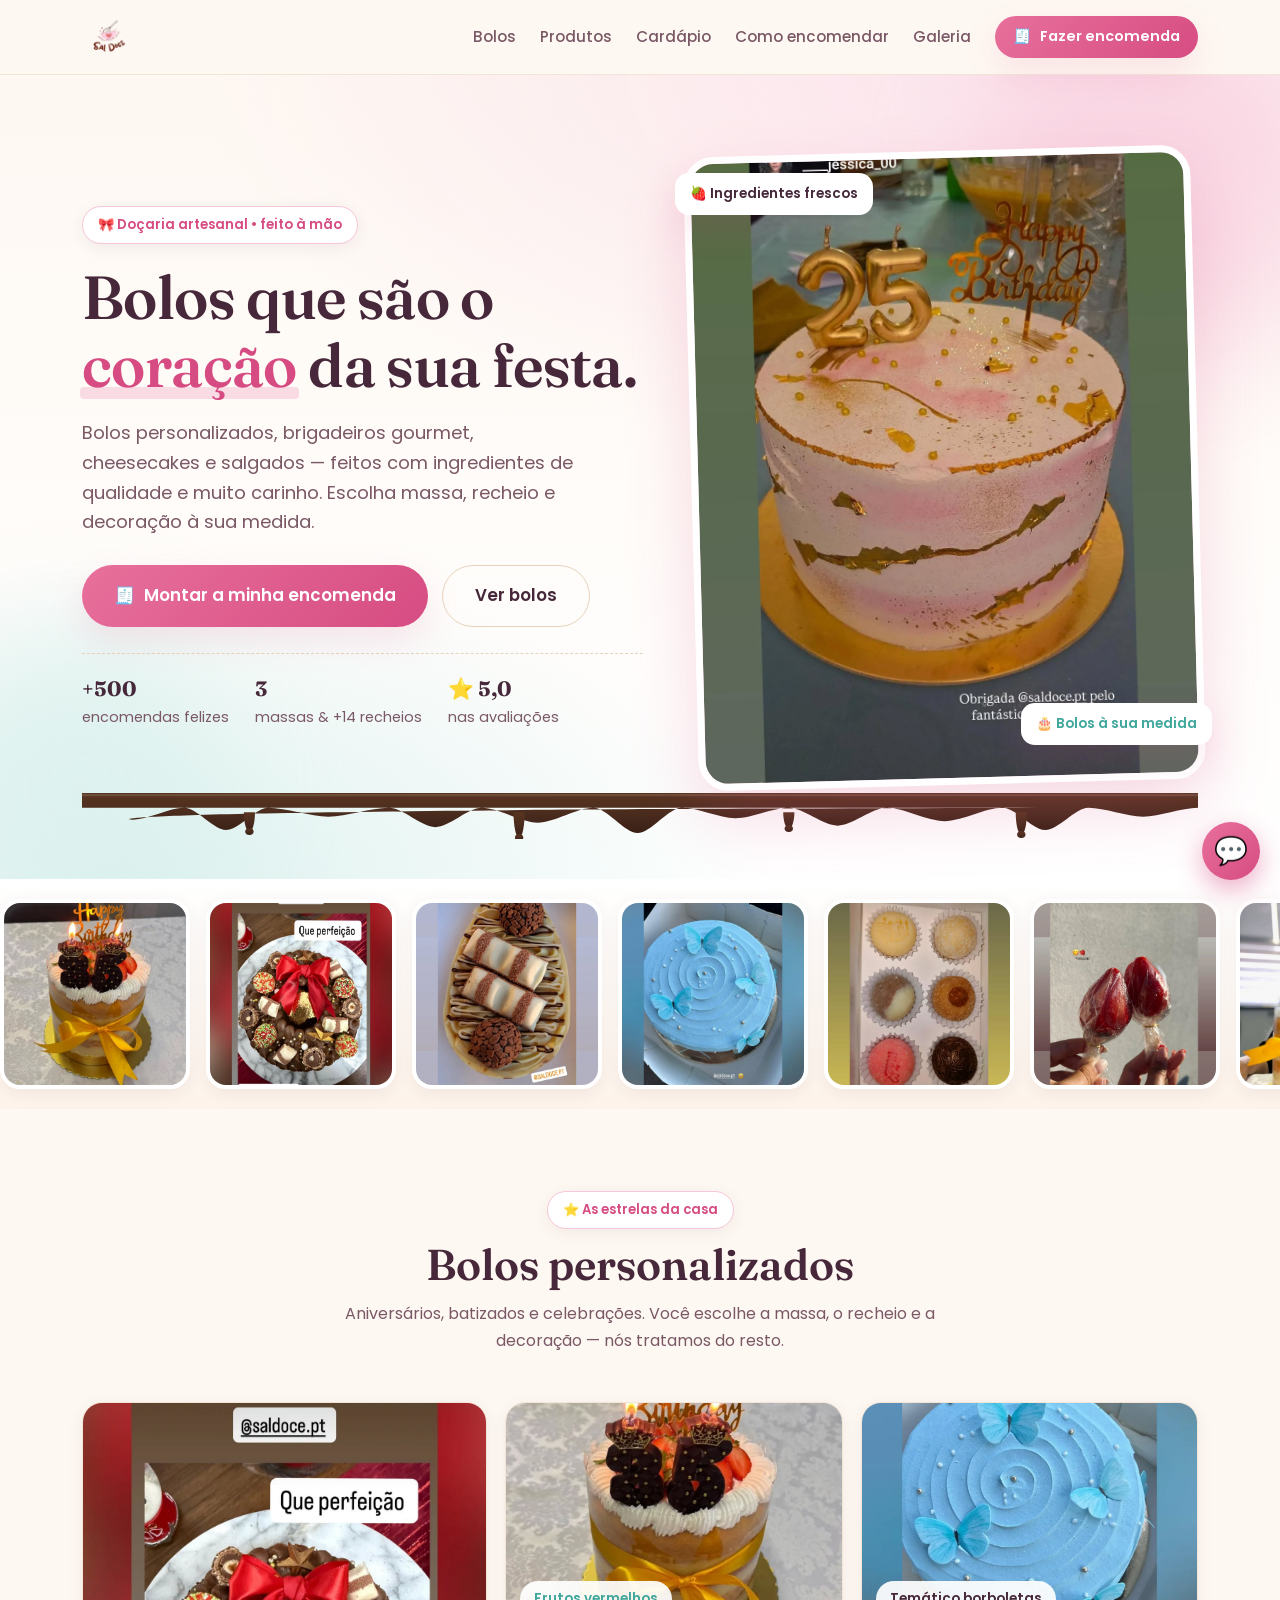
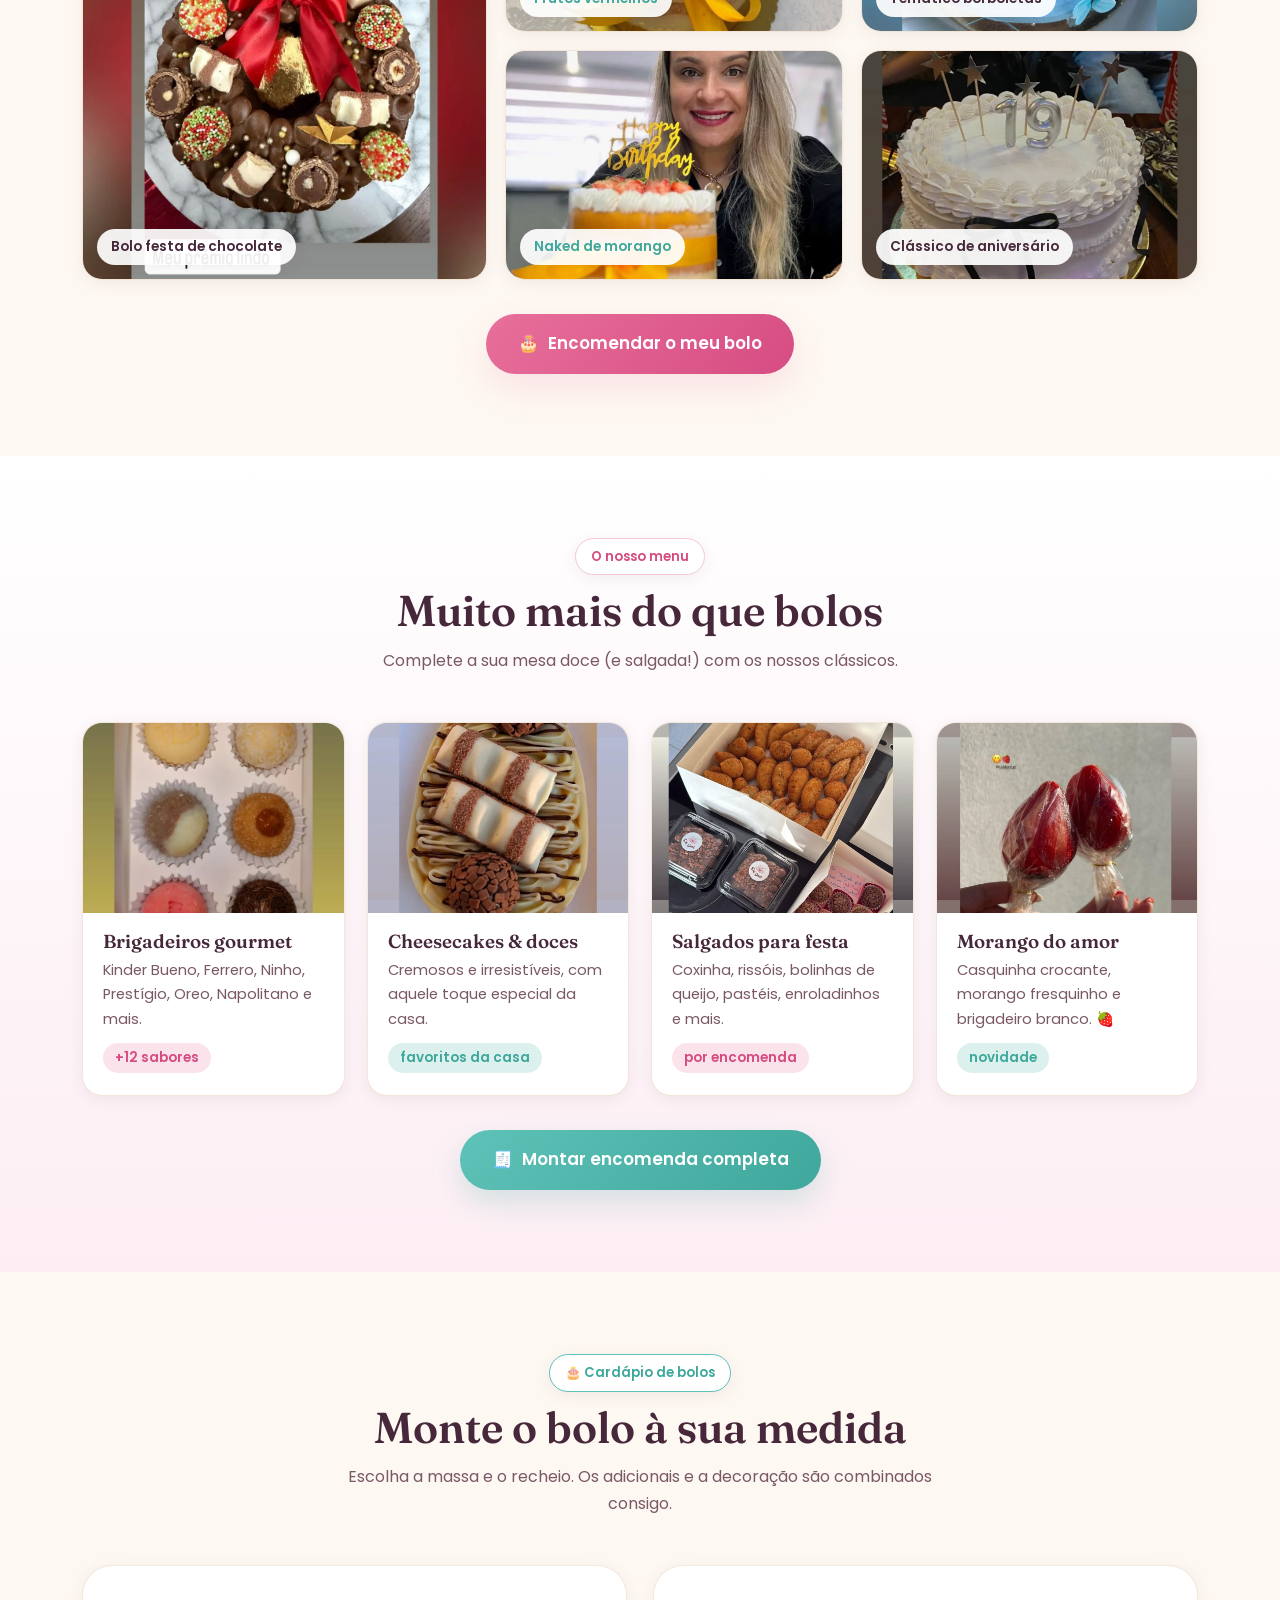
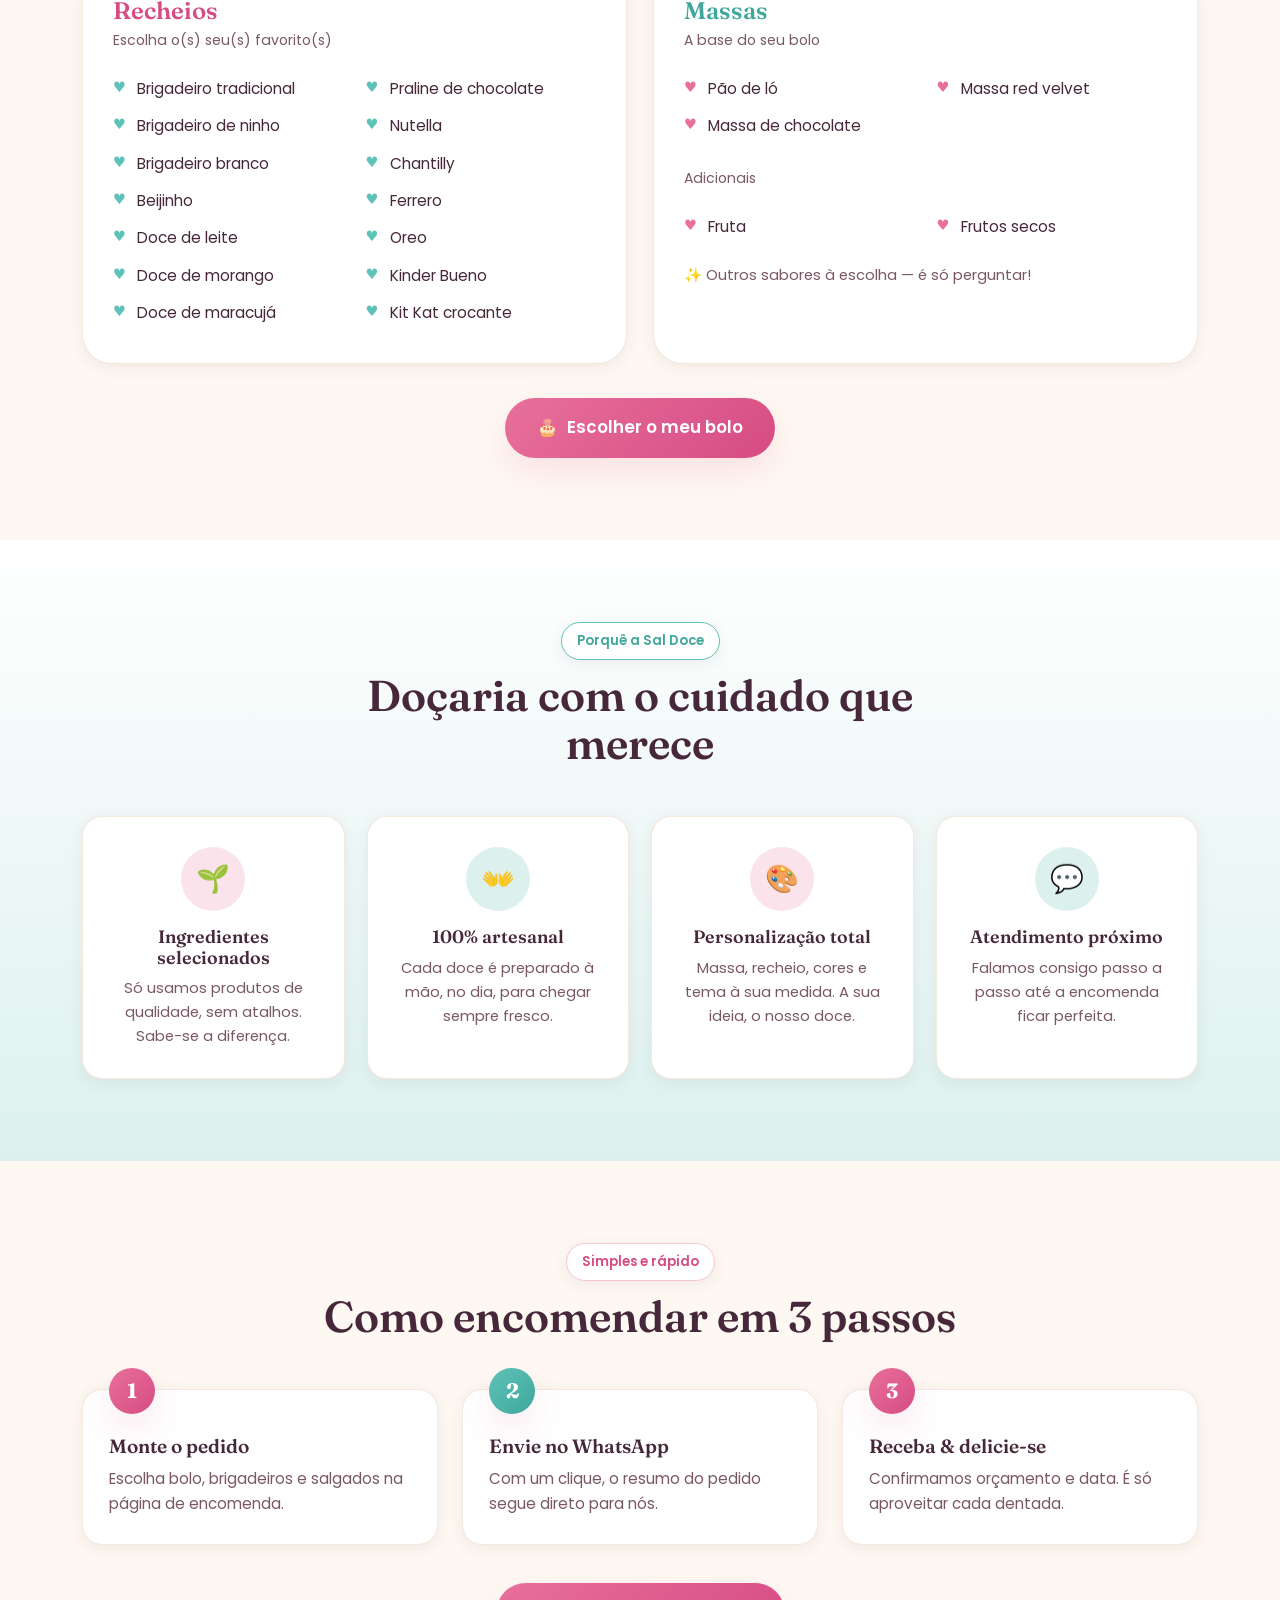
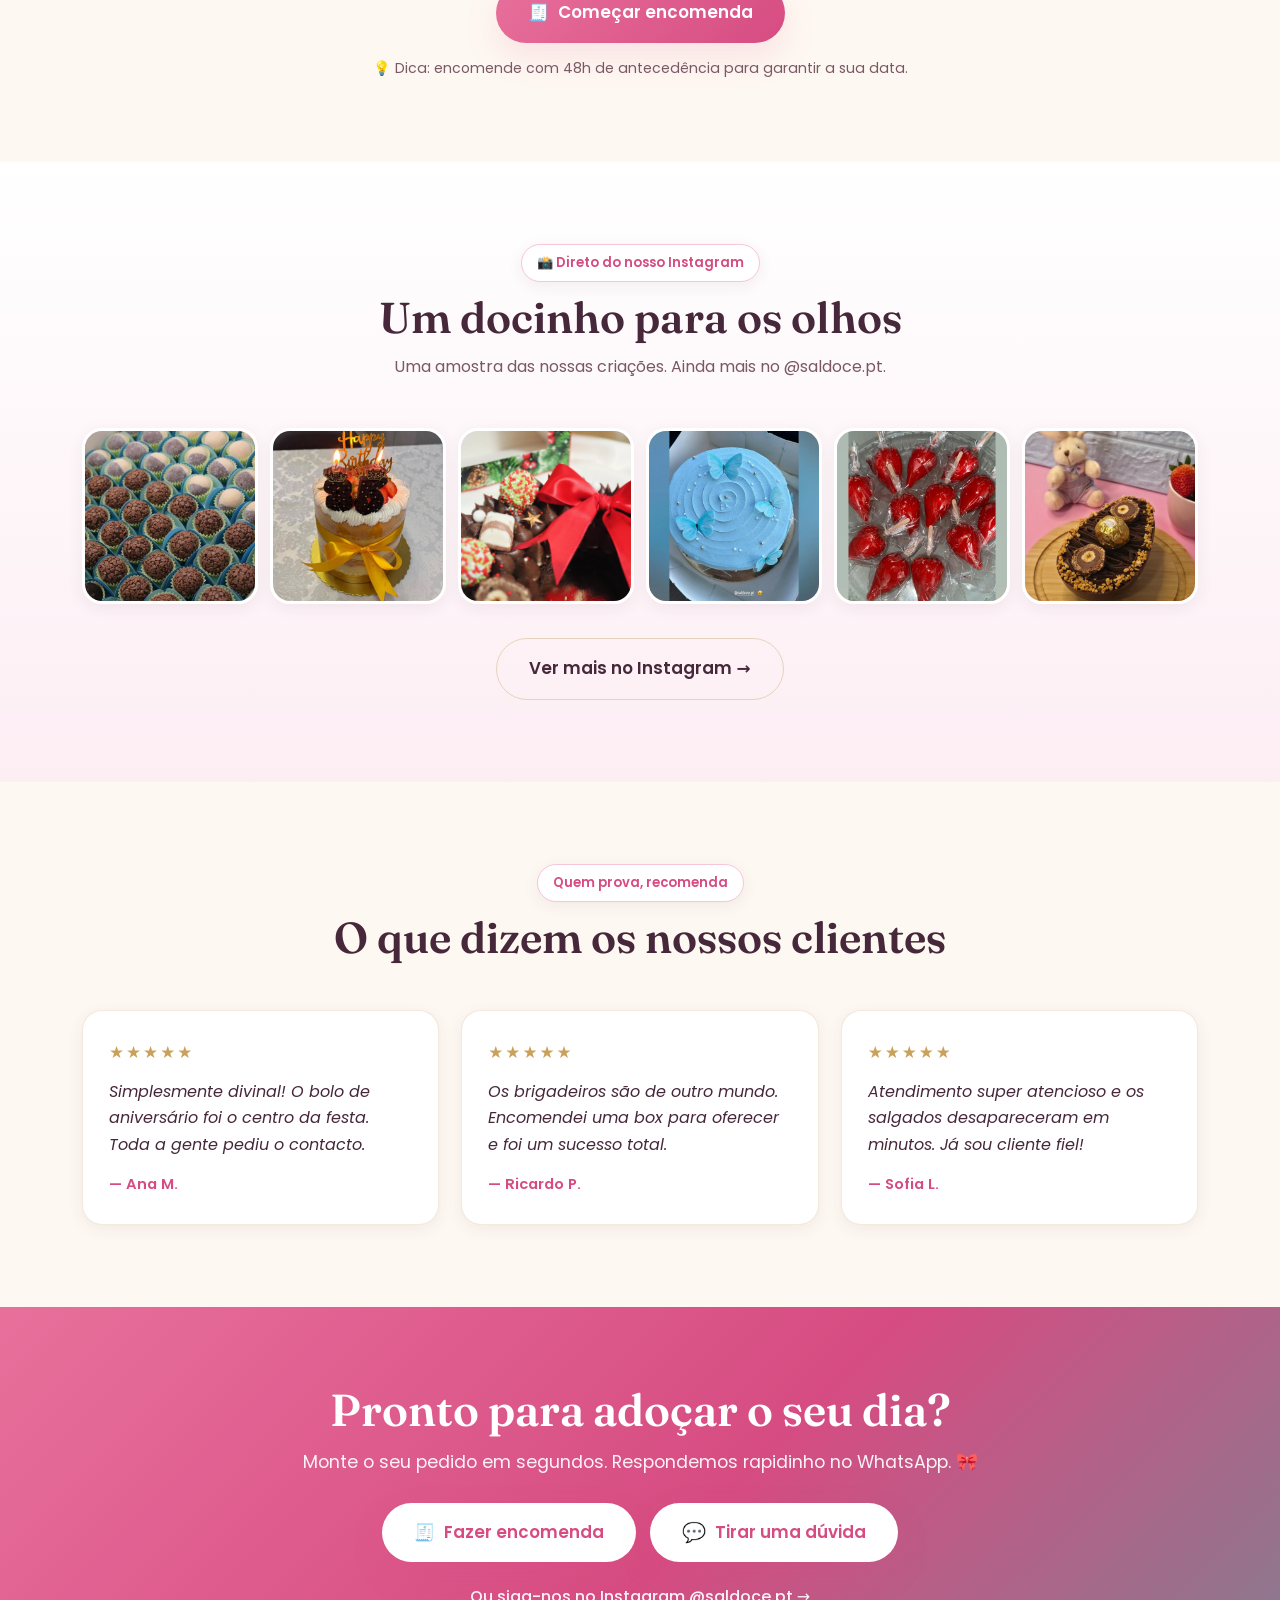
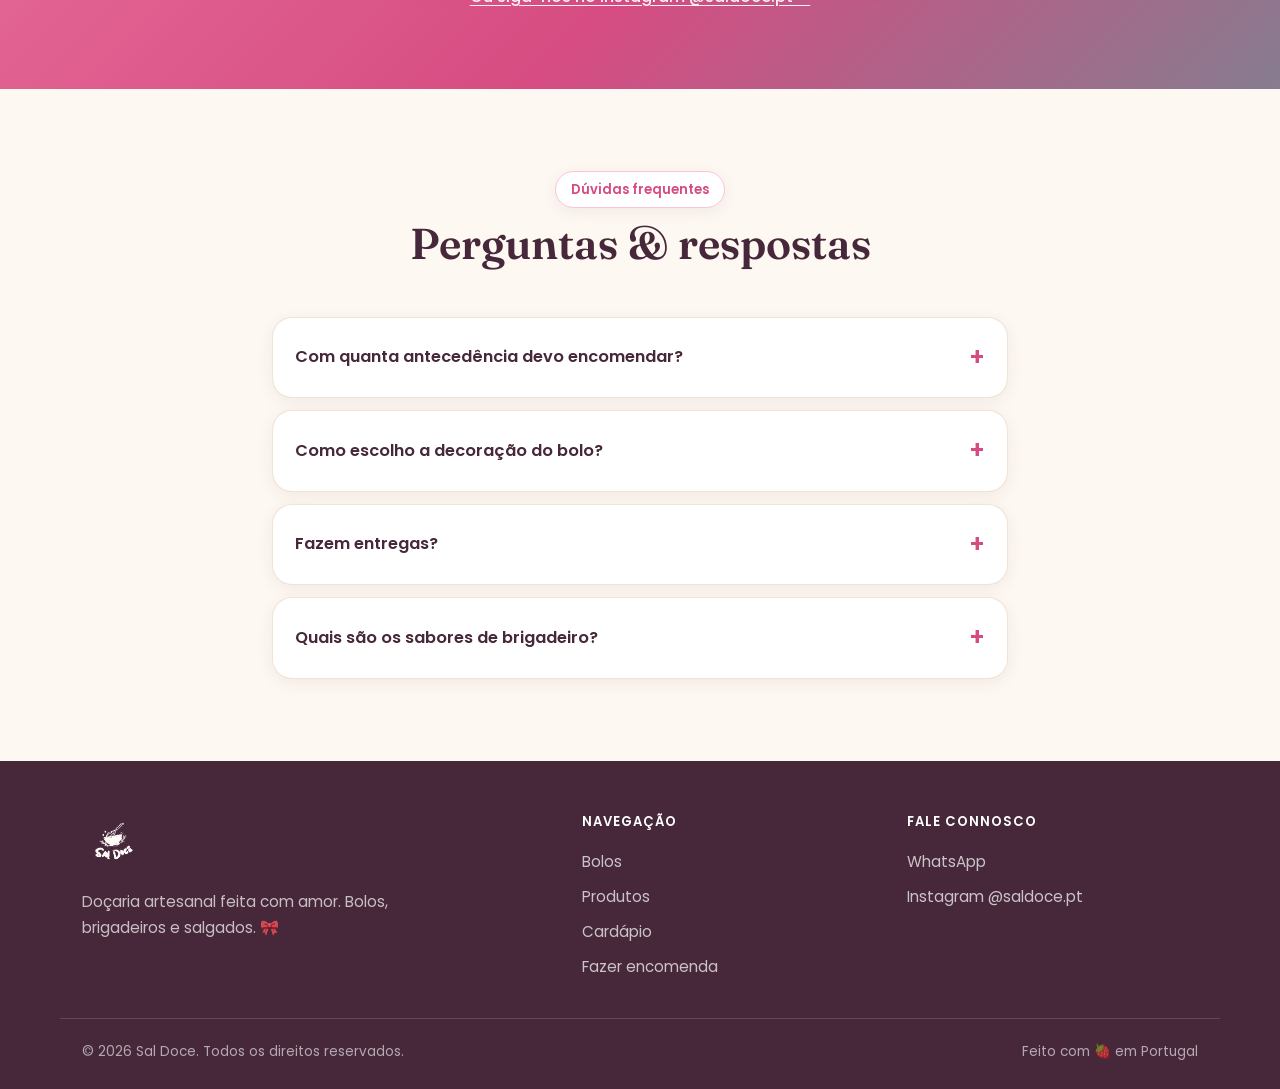
==== commit 3d5f2e33: "Redesign refinado + página de encomenda para a Sal Doce - Logótipo real da marca no header e footer " ====
--- a/index.html
+++ b/index.html
@@ -3,15 +3,14 @@
 <head>
   <meta charset="UTF-8" />
   <meta name="viewport" content="width=device-width, initial-scale=1.0" />
-  <meta name="theme-color" content="#E76F9E" />
-  <title>Sal Doce — Doçaria Artesanal | Encomende no WhatsApp</title>
-  <meta name="description" content="Sal Doce — brigadeiros gourmet, bolos temáticos, cheesecakes e doces artesanais feitos com amor. Faça já a sua encomenda pelo WhatsApp." />
-
-  <!-- Open Graph / social -->
+  <meta name="theme-color" content="#E8709B" />
+  <title>Sal Doce — Doçaria Artesanal | Bolos, Brigadeiros &amp; Salgados</title>
+  <meta name="description" content="Sal Doce — bolos personalizados, brigadeiros gourmet, cheesecakes e salgados artesanais. Monte a sua encomenda e envie pelo WhatsApp." />
+
   <meta property="og:type" content="website" />
   <meta property="og:title" content="Sal Doce — Doçaria Artesanal" />
-  <meta property="og:description" content="Brigadeiros gourmet, bolos temáticos e doces artesanais por encomenda. Encomende pelo WhatsApp." />
-  <meta property="og:image" content="assets/hero-bolo.jpg" />
+  <meta property="og:description" content="Bolos personalizados, brigadeiros gourmet e salgados por encomenda. Monte o seu pedido e envie pelo WhatsApp." />
+  <meta property="og:image" content="assets/cake-hero.webp" />
   <meta property="og:locale" content="pt_PT" />
 
   <link rel="preconnect" href="https://fonts.googleapis.com" />
@@ -19,7 +18,7 @@
   <link href="https://fonts.googleapis.com/css2?family=Fraunces:opsz,wght@9..144,400;9..144,500;9..144,600;9..144,700&family=Poppins:wght@300;400;500;600;700&display=swap" rel="stylesheet" />
 
   <link rel="stylesheet" href="styles.css" />
-  <link rel="icon" href="data:image/svg+xml,<svg xmlns='http://www.w3.org/2000/svg' viewBox='0 0 100 100'><text y='.9em' font-size='90'>🧁</text></svg>" />
+  <link rel="icon" href="assets/logo.png" />
 </head>
 <body>
 
@@ -27,20 +26,20 @@
   <header class="site-header" id="top">
     <div class="container nav">
       <a href="#top" class="brand" aria-label="Sal Doce — início">
-        <span class="brand-mark">🧁</span>
+        <img src="assets/logo.png" alt="Sal Doce" class="brand-logo" />
         <span class="brand-name">Sal Doce</span>
       </a>
 
       <nav class="nav-links" id="navLinks" aria-label="Navegação principal">
+        <a href="#bolos">Bolos</a>
         <a href="#produtos">Produtos</a>
-        <a href="#vantagens">Porquê nós</a>
+        <a href="#cardapio">Cardápio</a>
         <a href="#como">Como encomendar</a>
         <a href="#galeria">Galeria</a>
-        <a href="#faq">FAQ</a>
       </nav>
 
-      <a href="#" class="btn btn-primary btn-sm nav-cta js-whatsapp" data-msg="Olá Sal Doce! Gostava de fazer uma encomenda.">
-        <span class="wa-icon" aria-hidden="true">💬</span> Encomendar
+      <a href="encomenda.html" class="btn btn-primary btn-sm nav-cta">
+        <span aria-hidden="true">🧾</span> Fazer encomenda
       </a>
 
       <button class="nav-toggle" id="navToggle" aria-label="Abrir menu" aria-expanded="false">
@@ -57,143 +56,195 @@
     <div class="container hero-grid">
       <div class="hero-copy reveal">
         <span class="eyebrow">🎀 Doçaria artesanal • feito à mão</span>
-        <h1>Brigadeiros e bolos que <span class="hl">adoçam</span> os seus momentos.</h1>
+        <h1>Bolos que são o <span class="hl">coração</span> da sua festa.</h1>
         <p class="lead">
-          Brigadeiros gourmet, bolos temáticos, cheesecakes e doces feitos com
-          ingredientes de qualidade e muito carinho. Perfeitos para festas,
-          presentes ou um miminho do dia a dia.
+          Bolos personalizados, brigadeiros gourmet, cheesecakes e salgados —
+          feitos com ingredientes de qualidade e muito carinho. Escolha massa,
+          recheio e decoração à sua medida.
         </p>
 
         <div class="hero-cta">
-          <a href="#" class="btn btn-primary btn-lg js-whatsapp" data-msg="Olá Sal Doce! Vi o vosso site e gostava de fazer uma encomenda. 🧁">
-            <span class="wa-icon" aria-hidden="true">💬</span> Encomendar no WhatsApp
+          <a href="encomenda.html" class="btn btn-primary btn-lg">
+            <span aria-hidden="true">🧾</span> Montar a minha encomenda
           </a>
-          <a href="#produtos" class="btn btn-ghost btn-lg">Ver produtos</a>
+          <a href="#bolos" class="btn btn-ghost btn-lg">Ver bolos</a>
         </div>
 
         <ul class="hero-trust">
           <li><strong>+500</strong> encomendas felizes</li>
-          <li><strong>15+</strong> sabores de brigadeiro</li>
+          <li><strong>3</strong> massas &amp; +14 recheios</li>
           <li><strong>⭐ 5,0</strong> nas avaliações</li>
         </ul>
       </div>
 
       <div class="hero-visual reveal">
         <div class="hero-photo">
-          <img src="assets/hero-bolo.jpg" alt="Bolo temático de chocolate da Sal Doce com decoração e laço" loading="eager" width="640" height="800" />
+          <img src="assets/cake-hero.webp" alt="Bolo personalizado da Sal Doce, cor-de-rosa com detalhes dourados" loading="eager" width="640" height="800" />
         </div>
         <div class="hero-badge hero-badge-1">🍓 Ingredientes frescos</div>
-        <div class="hero-badge hero-badge-2">📦 Entrega combinada</div>
-      </div>
-    </div>
-  </section>
-
-  <!-- ============ MARQUEE / SOCIAL PROOF ============ -->
-  <div class="marquee" aria-hidden="true">
-    <div class="marquee-track">
-      <span>Brigadeiros gourmet</span><span>•</span>
-      <span>Bolos temáticos</span><span>•</span>
-      <span>Cheesecakes</span><span>•</span>
-      <span>Doces em taça</span><span>•</span>
-      <span>Boxes para presente</span><span>•</span>
-      <span>Ovos de Páscoa</span><span>•</span>
-      <span>Brigadeiros gourmet</span><span>•</span>
-      <span>Bolos temáticos</span><span>•</span>
-      <span>Cheesecakes</span><span>•</span>
-      <span>Doces em taça</span><span>•</span>
-      <span>Boxes para presente</span><span>•</span>
-      <span>Ovos de Páscoa</span><span>•</span>
+        <div class="hero-badge hero-badge-2 menta">🎂 Bolos à sua medida</div>
+      </div>
+    </div>
+
+    <!-- chocolate a escorrer -->
+    <div class="container"><div class="drip" data-drip aria-hidden="true"></div></div>
+  </section>
+
+  <!-- ============ CARROSSEL AUTOMÁTICO ============ -->
+  <div class="strip" aria-label="Galeria de criações da Sal Doce">
+    <div class="strip-track" data-carousel>
+      <div class="strip-item"><img src="assets/cake-berry.webp" alt="Bolo com frutos vermelhos" loading="lazy"></div>
+      <div class="strip-item"><img src="assets/cake-redbow.webp" alt="Bolo de chocolate com laço" loading="lazy"></div>
+      <div class="strip-item"><img src="assets/kitkat.webp" alt="Sobremesa com Kit Kat e brigadeiro" loading="lazy"></div>
+      <div class="strip-item"><img src="assets/cake-butterfly.webp" alt="Bolo temático com borboletas" loading="lazy"></div>
+      <div class="strip-item"><img src="assets/brig-box.webp" alt="Caixa de brigadeiros variados" loading="lazy"></div>
+      <div class="strip-item"><img src="assets/morango.webp" alt="Morango do amor" loading="lazy"></div>
+      <div class="strip-item"><img src="assets/cake-strawberry.webp" alt="Bolo de morango" loading="lazy"></div>
+      <div class="strip-item"><img src="assets/salgados.webp" alt="Salgadinhos para festa" loading="lazy"></div>
+      <div class="strip-item"><img src="assets/cake-white.webp" alt="Bolo branco de aniversário" loading="lazy"></div>
+      <div class="strip-item"><img src="assets/box-mae.webp" alt="Box de presente" loading="lazy"></div>
     </div>
   </div>
 
+  <!-- ============ BOLOS EM DESTAQUE ============ -->
+  <section class="section" id="bolos">
+    <div class="container">
+      <div class="section-head reveal">
+        <span class="eyebrow">⭐ As estrelas da casa</span>
+        <h2>Bolos personalizados</h2>
+        <p class="section-sub">Aniversários, batizados e celebrações. Você escolhe a massa, o recheio e a decoração — nós tratamos do resto.</p>
+      </div>
+
+      <div class="bolos reveal">
+        <figure class="bolo"><img src="assets/cake-redbow.webp" alt="Bolo de chocolate com laço vermelho e brigadeiros" loading="lazy"><figcaption class="bolo-tag">Bolo festa de chocolate</figcaption></figure>
+        <figure class="bolo"><img src="assets/cake-berry.webp" alt="Bolo com frutos vermelhos e chantilly" loading="lazy"><figcaption class="bolo-tag menta">Frutos vermelhos</figcaption></figure>
+        <figure class="bolo"><img src="assets/cake-butterfly.webp" alt="Bolo temático com borboletas" loading="lazy"><figcaption class="bolo-tag">Temático borboletas</figcaption></figure>
+        <figure class="bolo"><img src="assets/cake-strawberry.webp" alt="Bolo de morango em camadas" loading="lazy"><figcaption class="bolo-tag menta">Naked de morango</figcaption></figure>
+        <figure class="bolo"><img src="assets/cake-white.webp" alt="Bolo branco de aniversário" loading="lazy"><figcaption class="bolo-tag">Clássico de aniversário</figcaption></figure>
+      </div>
+
+      <div class="center reveal" style="margin-top:34px">
+        <a href="encomenda.html" class="btn btn-primary btn-lg"><span aria-hidden="true">🎂</span> Encomendar o meu bolo</a>
+      </div>
+    </div>
+  </section>
+
   <!-- ============ PRODUTOS ============ -->
-  <section class="section" id="produtos">
+  <section class="section section-alt" id="produtos">
     <div class="container">
       <div class="section-head reveal">
         <span class="eyebrow">O nosso menu</span>
-        <h2>Feitos por encomenda, sempre fresquinhos</h2>
-        <p class="section-sub">Escolha os seus favoritos e fale connosco para personalizar sabores, tamanhos e decoração.</p>
+        <h2>Muito mais do que bolos</h2>
+        <p class="section-sub">Complete a sua mesa doce (e salgada!) com os nossos clássicos.</p>
       </div>
 
       <div class="cards">
         <article class="card reveal">
-          <div class="card-media"><img src="assets/brigadeiros.webp" alt="Caixa de brigadeiros gourmet de vários sabores" loading="lazy" /></div>
+          <div class="card-media"><img src="assets/brig-box.webp" alt="Caixa de brigadeiros gourmet" loading="lazy"></div>
           <div class="card-body">
             <h3>Brigadeiros gourmet</h3>
-            <p>Kinder Bueno, Ferrero, Lotus, Ninho, Prestígio, Oreo e muito mais.</p>
-            <span class="card-price">+15 sabores</span>
+            <p>Kinder Bueno, Ferrero, Ninho, Prestígio, Oreo, Napolitano e mais.</p>
+            <span class="card-price">+12 sabores</span>
           </div>
         </article>
-
         <article class="card reveal">
-          <div class="card-media"><img src="assets/bolos.jpg" alt="Bolo temático de chocolate decorado com laço" loading="lazy" /></div>
+          <div class="card-media"><img src="assets/kitkat.webp" alt="Cheesecake e sobremesas com Kit Kat" loading="lazy"></div>
           <div class="card-body">
-            <h3>Bolos temáticos</h3>
-            <p>Aniversários e celebrações. Coração recheado e bolos à sua medida.</p>
+            <h3>Cheesecakes &amp; doces</h3>
+            <p>Cremosos e irresistíveis, com aquele toque especial da casa.</p>
+            <span class="card-price menta">favoritos da casa</span>
+          </div>
+        </article>
+        <article class="card reveal">
+          <div class="card-media"><img src="assets/salgados.webp" alt="Salgadinhos variados para festa" loading="lazy"></div>
+          <div class="card-body">
+            <h3>Salgados para festa</h3>
+            <p>Coxinha, rissóis, bolinhas de queijo, pastéis, enroladinhos e mais.</p>
             <span class="card-price">por encomenda</span>
           </div>
         </article>
-
         <article class="card reveal">
-          <div class="card-media"><img src="assets/cheesecake.jpg" alt="Cheesecake e brownie com morango" loading="lazy" /></div>
+          <div class="card-media"><img src="assets/morango.webp" alt="Morango do amor" loading="lazy"></div>
           <div class="card-body">
-            <h3>Cheesecakes &amp; brownies</h3>
-            <p>Cremosos, equilibrados e irresistíveis. Vários sabores da estação.</p>
-            <span class="card-price">favoritos da casa</span>
+            <h3>Morango do amor</h3>
+            <p>Casquinha crocante, morango fresquinho e brigadeiro branco. 🍓</p>
+            <span class="card-price menta">novidade</span>
           </div>
         </article>
-
-        <article class="card reveal">
-          <div class="card-media"><img src="assets/box.webp" alt="Box de presente com doces variados da Sal Doce" loading="lazy" /></div>
-          <div class="card-body">
-            <h3>Boxes &amp; presentes</h3>
-            <p>Caixas temáticas para oferecer em qualquer ocasião especial.</p>
-            <span class="card-price">para presentear</span>
-          </div>
-        </article>
-      </div>
-
-      <p class="section-note reveal">
-        Cada encomenda é orçamentada de acordo com sabores, tamanho e decoração. Fale connosco para o menu completo.
-      </p>
-
-      <div class="center reveal">
-        <a href="#" class="btn btn-primary btn-lg js-whatsapp" data-msg="Olá Sal Doce! Gostava de ver o menu completo e preços. 🍰">
-          <span class="wa-icon" aria-hidden="true">💬</span> Pedir menu &amp; preços
-        </a>
+      </div>
+
+      <div class="center reveal" style="margin-top:34px">
+        <a href="encomenda.html" class="btn btn-menta btn-lg"><span aria-hidden="true">🧾</span> Montar encomenda completa</a>
+      </div>
+    </div>
+  </section>
+
+  <!-- ============ CARDÁPIO ============ -->
+  <section class="section" id="cardapio">
+    <div class="container">
+      <div class="section-head reveal">
+        <span class="eyebrow menta">🎂 Cardápio de bolos</span>
+        <h2>Monte o bolo à sua medida</h2>
+        <p class="section-sub">Escolha a massa e o recheio. Os adicionais e a decoração são combinados consigo.</p>
+      </div>
+
+      <div class="menu-grid">
+        <div class="menu-card reveal">
+          <h3>Recheios</h3>
+          <p class="menu-sub">Escolha o(s) seu(s) favorito(s)</p>
+          <ul class="menu-list">
+            <li>Brigadeiro tradicional</li>
+            <li>Brigadeiro de ninho</li>
+            <li>Brigadeiro branco</li>
+            <li>Beijinho</li>
+            <li>Doce de leite</li>
+            <li>Doce de morango</li>
+            <li>Doce de maracujá</li>
+            <li>Praline de chocolate</li>
+            <li>Nutella</li>
+            <li>Chantilly</li>
+            <li>Ferrero</li>
+            <li>Oreo</li>
+            <li>Kinder Bueno</li>
+            <li>Kit Kat crocante</li>
+          </ul>
+        </div>
+
+        <div class="menu-card massas reveal">
+          <h3>Massas</h3>
+          <p class="menu-sub">A base do seu bolo</p>
+          <ul class="menu-list">
+            <li>Pão de ló</li>
+            <li>Massa de chocolate</li>
+            <li>Massa red velvet</li>
+          </ul>
+          <p class="menu-sub" style="margin-top:22px">Adicionais</p>
+          <ul class="menu-list">
+            <li>Fruta</li>
+            <li>Frutos secos</li>
+          </ul>
+          <p class="menu-note" style="margin-top:18px; text-align:left">✨ Outros sabores à escolha — é só perguntar!</p>
+        </div>
+      </div>
+
+      <div class="center reveal" style="margin-top:34px">
+        <a href="encomenda.html" class="btn btn-primary btn-lg"><span aria-hidden="true">🎂</span> Escolher o meu bolo</a>
       </div>
     </div>
   </section>
 
   <!-- ============ VANTAGENS ============ -->
-  <section class="section section-alt" id="vantagens">
-    <div class="container">
-      <div class="section-head reveal">
-        <span class="eyebrow">Porquê a Sal Doce</span>
+  <section class="section section-menta" id="vantagens">
+    <div class="container">
+      <div class="section-head reveal">
+        <span class="eyebrow menta">Porquê a Sal Doce</span>
         <h2>Doçaria com o cuidado que merece</h2>
       </div>
-
       <div class="features">
-        <div class="feature reveal">
-          <div class="feature-ico">🌱</div>
-          <h3>Ingredientes selecionados</h3>
-          <p>Só usamos produtos de qualidade, sem atalhos. Sabe-se a diferença.</p>
-        </div>
-        <div class="feature reveal">
-          <div class="feature-ico">👐</div>
-          <h3>100% artesanal</h3>
-          <p>Cada doce é preparado à mão, no dia, para chegar sempre fresco.</p>
-        </div>
-        <div class="feature reveal">
-          <div class="feature-ico">🎨</div>
-          <h3>Personalização total</h3>
-          <p>Sabores, cores e temas à sua medida. A sua ideia, o nosso doce.</p>
-        </div>
-        <div class="feature reveal">
-          <div class="feature-ico">💬</div>
-          <h3>Atendimento próximo</h3>
-          <p>Falamos consigo passo a passo até a encomenda ficar perfeita.</p>
-        </div>
+        <div class="feature reveal"><div class="feature-ico">🌱</div><h3>Ingredientes selecionados</h3><p>Só usamos produtos de qualidade, sem atalhos. Sabe-se a diferença.</p></div>
+        <div class="feature reveal"><div class="feature-ico">👐</div><h3>100% artesanal</h3><p>Cada doce é preparado à mão, no dia, para chegar sempre fresco.</p></div>
+        <div class="feature reveal"><div class="feature-ico">🎨</div><h3>Personalização total</h3><p>Massa, recheio, cores e tema à sua medida. A sua ideia, o nosso doce.</p></div>
+        <div class="feature reveal"><div class="feature-ico">💬</div><h3>Atendimento próximo</h3><p>Falamos consigo passo a passo até a encomenda ficar perfeita.</p></div>
       </div>
     </div>
   </section>
@@ -205,29 +256,13 @@
         <span class="eyebrow">Simples e rápido</span>
         <h2>Como encomendar em 3 passos</h2>
       </div>
-
       <div class="steps">
-        <div class="step reveal">
-          <span class="step-num">1</span>
-          <h3>Fale connosco</h3>
-          <p>Envie mensagem no WhatsApp com o que procura e a data pretendida.</p>
-        </div>
-        <div class="step reveal">
-          <span class="step-num">2</span>
-          <h3>Personalizamos</h3>
-          <p>Ajustamos sabores, tamanho e decoração e confirmamos o orçamento.</p>
-        </div>
-        <div class="step reveal">
-          <span class="step-num">3</span>
-          <h3>Receba &amp; delicie-se</h3>
-          <p>Combinamos a entrega ou levantamento. É só aproveitar cada dentada.</p>
-        </div>
-      </div>
-
-      <div class="center reveal">
-        <a href="#" class="btn btn-primary btn-lg js-whatsapp" data-msg="Olá Sal Doce! Quero começar uma encomenda. 🧁">
-          <span class="wa-icon" aria-hidden="true">💬</span> Começar encomenda
-        </a>
+        <div class="step reveal"><span class="step-num">1</span><h3>Monte o pedido</h3><p>Escolha bolo, brigadeiros e salgados na página de encomenda.</p></div>
+        <div class="step reveal"><span class="step-num">2</span><h3>Envie no WhatsApp</h3><p>Com um clique, o resumo do pedido segue direto para nós.</p></div>
+        <div class="step reveal"><span class="step-num">3</span><h3>Receba &amp; delicie-se</h3><p>Confirmamos orçamento e data. É só aproveitar cada dentada.</p></div>
+      </div>
+      <div class="center reveal" style="margin-top:38px">
+        <a href="encomenda.html" class="btn btn-primary btn-lg"><span aria-hidden="true">🧾</span> Começar encomenda</a>
         <p class="micro">💡 Dica: encomende com 48h de antecedência para garantir a sua data.</p>
       </div>
     </div>
@@ -241,16 +276,14 @@
         <h2>Um docinho para os olhos</h2>
         <p class="section-sub">Uma amostra das nossas criações. Ainda mais no @saldoce.pt.</p>
       </div>
-
       <div class="gallery">
-        <a class="g-item reveal" href="INSTAGRAM_URL" target="_blank" rel="noopener"><img src="assets/g1-brigadeiros.webp" alt="Tabuleiro de brigadeiros variados" loading="lazy" /></a>
-        <a class="g-item reveal" href="INSTAGRAM_URL" target="_blank" rel="noopener"><img src="assets/g4-morango.jpg" alt="Bolo de morango em camadas" loading="lazy" /></a>
-        <a class="g-item reveal" href="INSTAGRAM_URL" target="_blank" rel="noopener"><img src="assets/g6-box-laco.webp" alt="Box de doces com laço vermelho" loading="lazy" /></a>
-        <a class="g-item reveal" href="INSTAGRAM_URL" target="_blank" rel="noopener"><img src="assets/g3-taca.jpg" alt="Doce em taça com brigadeiro" loading="lazy" /></a>
-        <a class="g-item reveal" href="INSTAGRAM_URL" target="_blank" rel="noopener"><img src="assets/g5-boxes.jpg" alt="Várias boxes de doces sortidos" loading="lazy" /></a>
-        <a class="g-item reveal" href="INSTAGRAM_URL" target="_blank" rel="noopener"><img src="assets/g2-pascoa.jpg" alt="Ovo de Páscoa recheado da Sal Doce" loading="lazy" /></a>
-      </div>
-
+        <a class="g-item reveal" href="INSTAGRAM_URL" target="_blank" rel="noopener"><img src="assets/g1-brigadeiros.webp" alt="Tabuleiro de brigadeiros" loading="lazy"></a>
+        <a class="g-item reveal" href="INSTAGRAM_URL" target="_blank" rel="noopener"><img src="assets/cake-berry.webp" alt="Bolo com frutos vermelhos" loading="lazy"></a>
+        <a class="g-item reveal" href="INSTAGRAM_URL" target="_blank" rel="noopener"><img src="assets/g6-box-laco.webp" alt="Box de doces com laço" loading="lazy"></a>
+        <a class="g-item reveal" href="INSTAGRAM_URL" target="_blank" rel="noopener"><img src="assets/cake-butterfly.webp" alt="Bolo temático borboletas" loading="lazy"></a>
+        <a class="g-item reveal" href="INSTAGRAM_URL" target="_blank" rel="noopener"><img src="assets/morango-tray.webp" alt="Morangos do amor" loading="lazy"></a>
+        <a class="g-item reveal" href="INSTAGRAM_URL" target="_blank" rel="noopener"><img src="assets/g2-pascoa.jpg" alt="Ovo de Páscoa recheado" loading="lazy"></a>
+      </div>
       <div class="center reveal">
         <a href="INSTAGRAM_URL" class="btn btn-ghost btn-lg" target="_blank" rel="noopener">Ver mais no Instagram →</a>
       </div>
@@ -258,29 +291,16 @@
   </section>
 
   <!-- ============ TESTEMUNHOS ============ -->
-  <section class="section" id="testemunhos">
+  <section class="section">
     <div class="container">
       <div class="section-head reveal">
         <span class="eyebrow">Quem prova, recomenda</span>
         <h2>O que dizem os nossos clientes</h2>
       </div>
-
       <div class="reviews">
-        <figure class="review reveal">
-          <div class="stars">★★★★★</div>
-          <blockquote>Simplesmente divinal! O bolo de aniversário foi o centro da festa. Toda a gente pediu o contacto.</blockquote>
-          <figcaption>— Ana M.</figcaption>
-        </figure>
-        <figure class="review reveal">
-          <div class="stars">★★★★★</div>
-          <blockquote>Os brigadeiros são de outro mundo. Encomendei uma box para oferecer e foi um sucesso total.</blockquote>
-          <figcaption>— Ricardo P.</figcaption>
-        </figure>
-        <figure class="review reveal">
-          <div class="stars">★★★★★</div>
-          <blockquote>Atendimento super atencioso e o cheesecake é o melhor que já provei. Já sou cliente fiel!</blockquote>
-          <figcaption>— Sofia L.</figcaption>
-        </figure>
+        <figure class="review reveal"><div class="stars">★★★★★</div><blockquote>Simplesmente divinal! O bolo de aniversário foi o centro da festa. Toda a gente pediu o contacto.</blockquote><figcaption>— Ana M.</figcaption></figure>
+        <figure class="review reveal"><div class="stars">★★★★★</div><blockquote>Os brigadeiros são de outro mundo. Encomendei uma box para oferecer e foi um sucesso total.</blockquote><figcaption>— Ricardo P.</figcaption></figure>
+        <figure class="review reveal"><div class="stars">★★★★★</div><blockquote>Atendimento super atencioso e os salgados desapareceram em minutos. Já sou cliente fiel!</blockquote><figcaption>— Sofia L.</figcaption></figure>
       </div>
     </div>
   </section>
@@ -289,10 +309,11 @@
   <section class="cta-final">
     <div class="container cta-inner reveal">
       <h2>Pronto para adoçar o seu dia?</h2>
-      <p>Faça já a sua encomenda. Respondemos rapidinho no WhatsApp. 🎀</p>
-      <a href="#" class="btn btn-white btn-lg js-whatsapp" data-msg="Olá Sal Doce! Quero fazer uma encomenda. 🧁">
-        <span class="wa-icon" aria-hidden="true">💬</span> Encomendar agora
-      </a>
+      <p>Monte o seu pedido em segundos. Respondemos rapidinho no WhatsApp. 🎀</p>
+      <div class="cta-btns">
+        <a href="encomenda.html" class="btn btn-white btn-lg"><span aria-hidden="true">🧾</span> Fazer encomenda</a>
+        <a href="#" class="btn btn-white btn-lg js-whatsapp" data-msg="Olá Sal Doce! Tenho uma dúvida. 🧁"><span class="wa-icon" aria-hidden="true">💬</span> Tirar uma dúvida</a>
+      </div>
       <a href="INSTAGRAM_URL" class="cta-ig" target="_blank" rel="noopener">Ou siga-nos no Instagram @saldoce.pt →</a>
     </div>
   </section>
@@ -304,24 +325,11 @@
         <span class="eyebrow">Dúvidas frequentes</span>
         <h2>Perguntas &amp; respostas</h2>
       </div>
-
       <div class="faq">
-        <details class="reveal">
-          <summary>Com quanta antecedência devo encomendar?</summary>
-          <p>Recomendamos pelo menos 48h. Para bolos elaborados ou datas concorridas, quanto mais cedo melhor.</p>
-        </details>
-        <details class="reveal">
-          <summary>Fazem entregas?</summary>
-          <p>Sim, combinamos entrega ou levantamento consigo no momento da encomenda. Fale connosco para saber a disponibilidade na sua zona.</p>
-        </details>
-        <details class="reveal">
-          <summary>Quais são os sabores de brigadeiro?</summary>
-          <p>Temos mais de 15 sabores — Kinder Bueno, Ferrero Rocher, Biscoff/Lotus, Ninho, Prestígio, Oreo, Sensação, Beijinho e mais. Peça o menu completo no WhatsApp.</p>
-        </details>
-        <details class="reveal">
-          <summary>Como funciona o pagamento?</summary>
-          <p>Após confirmarmos o orçamento no WhatsApp, combinamos a forma de pagamento mais conveniente para si.</p>
-        </details>
+        <details class="reveal"><summary>Com quanta antecedência devo encomendar?</summary><p>Recomendamos pelo menos 48h. Para bolos elaborados ou datas concorridas, quanto mais cedo melhor.</p></details>
+        <details class="reveal"><summary>Como escolho a decoração do bolo?</summary><p>Na página de encomenda descreve a ideia (tema, cores, texto) e, ao enviar o pedido no WhatsApp, pode anexar uma foto de referência.</p></details>
+        <details class="reveal"><summary>Fazem entregas?</summary><p>Sim, combinamos entrega ou levantamento consigo no momento da encomenda. Fale connosco para saber a disponibilidade na sua zona.</p></details>
+        <details class="reveal"><summary>Quais são os sabores de brigadeiro?</summary><p>Tradicional, Beijinho, Morango, Ninho, Churros, Sensação, Sedução, Casadinho, Prestígio, Oreo, Napolitano e Café.</p></details>
       </div>
     </div>
   </section>
@@ -330,21 +338,16 @@
   <footer class="site-footer">
     <div class="container footer-grid">
       <div>
-        <a href="#top" class="brand">
-          <span class="brand-mark">🧁</span>
-          <span class="brand-name">Sal Doce</span>
-        </a>
-        <p class="footer-tag">Doçaria artesanal feita com amor. 🎀</p>
-      </div>
-
+        <a href="#top" class="brand"><img src="assets/logo.png" alt="Sal Doce" class="brand-logo" /></a>
+        <p class="footer-tag">Doçaria artesanal feita com amor. Bolos, brigadeiros e salgados. 🎀</p>
+      </div>
       <div class="footer-col">
         <h4>Navegação</h4>
+        <a href="#bolos">Bolos</a>
         <a href="#produtos">Produtos</a>
-        <a href="#como">Como encomendar</a>
-        <a href="#galeria">Galeria</a>
-        <a href="#faq">FAQ</a>
-      </div>
-
+        <a href="#cardapio">Cardápio</a>
+        <a href="encomenda.html">Fazer encomenda</a>
+      </div>
       <div class="footer-col">
         <h4>Fale connosco</h4>
         <a href="#" class="js-whatsapp" data-msg="Olá Sal Doce! 🧁">WhatsApp</a>
@@ -357,11 +360,9 @@
     </div>
   </footer>
 
-  <!-- ============ FLOATING WHATSAPP ============ -->
-  <a href="#" class="wa-float js-whatsapp" data-msg="Olá Sal Doce! Gostava de fazer uma encomenda. 🧁" aria-label="Falar no WhatsApp">
-    <span aria-hidden="true">💬</span>
-  </a>
-
+  <a href="#" class="wa-float js-whatsapp" data-msg="Olá Sal Doce! Gostava de fazer uma encomenda. 🧁" aria-label="Falar no WhatsApp"><span aria-hidden="true">💬</span></a>
+
+  <script src="config.js"></script>
   <script src="script.js"></script>
 </body>
 </html>
--- a/styles.css
+++ b/styles.css
@@ -1,40 +1,49 @@
 /* =========================================================
-   SALDOCE — Landing Page
-   Paleta: Rosa + Creme/Bege
+   SAL DOCE — Landing Page
+   Paleta da marca: Rosa + Creme + Menta (turquesa)
    ========================================================= */
 
 :root {
-  /* Cores da marca */
-  --rosa:        #E76F9E;   /* rosa principal */
-  --rosa-forte:  #D64C82;   /* rosa mais intenso (hover) */
-  --rosa-claro:  #F7C6D9;   /* rosa pastel */
-  --rosa-suave:  #FBE3EC;   /* rosa muito claro / fundos */
-  --creme:       #FDF6EF;   /* creme base */
-  --bege:        #F3E7D8;   /* bege */
+  /* Rosa */
+  --rosa:        #E8709B;
+  --rosa-forte:  #D64C82;
+  --rosa-claro:  #F7C6D9;
+  --rosa-suave:  #FBE3EC;
+  --rosa-veu:    #FDEEF4;
+  /* Menta / turquesa (acento da marca) */
+  --menta:       #5FC2B8;
+  --menta-forte: #3FA79C;
+  --menta-suave: #DCF1EE;
+  /* Neutros quentes */
+  --creme:       #FEF8F2;
+  --creme2:      #FDF3EA;
+  --bege:        #F3E7D8;
   --bege-escuro: #E7D3BC;
-
-  --plum:        #4A2A38;   /* texto escuro (ameixa) */
-  --plum-suave:  #7A5866;   /* texto secundário */
-  --dourado:     #C9A15B;   /* detalhe premium */
+  /* Chocolate */
+  --choco:       #4A2C1E;
+  --choco2:      #6B4326;
+  --choco-gloss: #7C4A2C;
+  /* Texto */
+  --plum:        #46283A;
+  --plum-suave:  #7A5866;
+  --dourado:     #C9A15B;
   --branco:      #FFFFFF;
 
-  --sombra-sm: 0 4px 14px rgba(74, 42, 56, 0.08);
-  --sombra-md: 0 12px 30px rgba(214, 76, 130, 0.14);
-  --sombra-lg: 0 24px 60px rgba(214, 76, 130, 0.20);
-
-  --radius:    18px;
-  --radius-lg: 28px;
-  --maxw: 1140px;
+  --sombra-sm: 0 4px 16px rgba(70, 40, 58, 0.07);
+  --sombra-md: 0 14px 34px rgba(214, 76, 130, 0.13);
+  --sombra-lg: 0 28px 66px rgba(214, 76, 130, 0.20);
+
+  --radius:    20px;
+  --radius-lg: 30px;
+  --maxw: 1160px;
 
   --ff-head: "Fraunces", Georgia, serif;
+  --ff-hand: "Pacifico", "Fraunces", cursive;
   --ff-body: "Poppins", system-ui, -apple-system, sans-serif;
 }
 
-/* ---------- Reset base ---------- */
 * { box-sizing: border-box; margin: 0; padding: 0; }
-
-html { scroll-behavior: smooth; scroll-padding-top: 84px; }
-
+html { scroll-behavior: smooth; scroll-padding-top: 88px; }
 body {
   font-family: var(--ff-body);
   color: var(--plum);
@@ -43,92 +52,56 @@
   -webkit-font-smoothing: antialiased;
   overflow-x: hidden;
 }
-
 img { max-width: 100%; display: block; }
 a { color: inherit; text-decoration: none; }
 
-.container {
-  width: 100%;
-  max-width: var(--maxw);
-  margin: 0 auto;
-  padding: 0 22px;
-}
-.container-narrow { max-width: 760px; }
+.container { width: 100%; max-width: var(--maxw); margin: 0 auto; padding: 0 22px; }
+.container-narrow { max-width: 780px; }
 .center { text-align: center; }
 
 h1, h2, h3, h4 { font-family: var(--ff-head); font-weight: 600; line-height: 1.12; color: var(--plum); }
 
 /* ---------- Botões ---------- */
 .btn {
-  --pad-y: 13px; --pad-x: 24px;
-  display: inline-flex;
-  align-items: center;
-  gap: 9px;
+  --pad-y: 13px; --pad-x: 25px;
+  display: inline-flex; align-items: center; gap: 9px;
   padding: var(--pad-y) var(--pad-x);
-  border: none;
-  border-radius: 999px;
-  font-family: var(--ff-body);
-  font-weight: 600;
-  font-size: 0.98rem;
-  cursor: pointer;
-  transition: transform .18s ease, box-shadow .18s ease, background .18s ease;
-  white-space: nowrap;
+  border: none; border-radius: 999px;
+  font-family: var(--ff-body); font-weight: 600; font-size: 0.98rem;
+  cursor: pointer; white-space: nowrap;
+  transition: transform .18s ease, box-shadow .18s ease, background .18s ease, color .18s ease;
 }
 .btn:active { transform: translateY(1px) scale(.99); }
-
-.btn-primary {
-  background: linear-gradient(135deg, var(--rosa) 0%, var(--rosa-forte) 100%);
-  color: #fff;
-  box-shadow: var(--sombra-md);
-}
+.btn-primary { background: linear-gradient(135deg, var(--rosa) 0%, var(--rosa-forte) 100%); color: #fff; box-shadow: var(--sombra-md); }
 .btn-primary:hover { transform: translateY(-2px); box-shadow: var(--sombra-lg); }
-
-.btn-ghost {
-  background: transparent;
-  color: var(--plum);
-  border: 1.5px solid var(--bege-escuro);
-}
+.btn-menta { background: linear-gradient(135deg, var(--menta) 0%, var(--menta-forte) 100%); color: #fff; box-shadow: 0 12px 30px rgba(63,167,156,.22); }
+.btn-menta:hover { transform: translateY(-2px); box-shadow: 0 18px 42px rgba(63,167,156,.3); }
+.btn-ghost { background: transparent; color: var(--plum); border: 1.5px solid var(--bege-escuro); }
 .btn-ghost:hover { background: var(--rosa-suave); border-color: var(--rosa-claro); }
-
-.btn-white {
-  background: #fff;
-  color: var(--rosa-forte);
-  box-shadow: var(--sombra-md);
-}
+.btn-white { background: #fff; color: var(--rosa-forte); box-shadow: var(--sombra-md); }
 .btn-white:hover { transform: translateY(-2px); box-shadow: var(--sombra-lg); }
-
-.btn-lg { --pad-y: 16px; --pad-x: 30px; font-size: 1.05rem; }
+.btn-lg { --pad-y: 16px; --pad-x: 32px; font-size: 1.05rem; }
 .btn-sm { --pad-y: 9px; --pad-x: 18px; font-size: .9rem; }
-
+.btn-block { width: 100%; justify-content: center; }
 .wa-icon { font-size: 1.15em; line-height: 1; }
 
 /* ---------- Header ---------- */
 .site-header {
-  position: sticky;
-  top: 0;
-  z-index: 100;
-  background: rgba(253, 246, 239, 0.82);
+  position: sticky; top: 0; z-index: 100;
+  background: rgba(254, 248, 242, 0.85);
   backdrop-filter: blur(12px);
-  border-bottom: 1px solid rgba(231, 211, 188, 0.6);
-}
-.nav {
-  display: flex;
-  align-items: center;
-  gap: 20px;
-  height: 70px;
-}
-.brand { display: inline-flex; align-items: center; gap: 8px; font-family: var(--ff-head); font-weight: 700; font-size: 1.35rem; color: var(--plum); }
-.brand-mark { font-size: 1.4rem; }
-
-.nav-links { display: flex; gap: 26px; margin-left: auto; }
-.nav-links a { font-weight: 500; font-size: .96rem; color: var(--plum-suave); position: relative; }
+  border-bottom: 1px solid rgba(231, 211, 188, 0.55);
+}
+.nav { display: flex; align-items: center; gap: 20px; height: 74px; }
+.brand { display: inline-flex; align-items: center; gap: 10px; font-family: var(--ff-head); font-weight: 700; font-size: 1.3rem; color: var(--plum); }
+.brand-logo { height: 46px; width: auto; }
+.brand-name { display: none; }
+
+.nav-links { display: flex; gap: 24px; margin-left: auto; }
+.nav-links a { font-weight: 500; font-size: .95rem; color: var(--plum-suave); position: relative; }
 .nav-links a:hover { color: var(--rosa-forte); }
-.nav-links a::after {
-  content: ""; position: absolute; left: 0; bottom: -6px;
-  width: 0; height: 2px; background: var(--rosa); border-radius: 2px; transition: width .2s ease;
-}
+.nav-links a::after { content: ""; position: absolute; left: 0; bottom: -6px; width: 0; height: 2px; background: var(--rosa); border-radius: 2px; transition: width .2s ease; }
 .nav-links a:hover::after { width: 100%; }
-
 .nav-cta { margin-left: 4px; }
 
 .nav-toggle { display: none; flex-direction: column; gap: 5px; background: none; border: none; cursor: pointer; padding: 6px; }
@@ -138,217 +111,138 @@
 .nav-toggle.open span:nth-child(3) { transform: translateY(-7.5px) rotate(-45deg); }
 
 /* ---------- Hero ---------- */
-.hero {
-  position: relative;
-  padding: 74px 0 84px;
-  background:
-    radial-gradient(120% 90% at 85% 0%, var(--rosa-suave) 0%, transparent 55%),
-    linear-gradient(180deg, var(--creme) 0%, #fff 100%);
-  overflow: hidden;
-}
-.hero-blob { position: absolute; border-radius: 50%; filter: blur(50px); opacity: .5; z-index: 0; }
+.hero { position: relative; padding: 76px 0 40px; background: radial-gradient(120% 90% at 82% 0%, var(--rosa-suave) 0%, transparent 55%), radial-gradient(100% 80% at 10% 100%, var(--menta-suave) 0%, transparent 50%), linear-gradient(180deg, var(--creme) 0%, #fff 100%); overflow: hidden; }
+.hero-blob { position: absolute; border-radius: 50%; filter: blur(55px); opacity: .5; z-index: 0; }
 .hero-blob-1 { width: 340px; height: 340px; background: var(--rosa-claro); top: -60px; right: -40px; }
-.hero-blob-2 { width: 300px; height: 300px; background: var(--bege); bottom: -80px; left: -60px; opacity: .7; }
-
-.hero-grid {
-  position: relative; z-index: 1;
-  display: grid;
-  grid-template-columns: 1.05fr 0.95fr;
-  gap: 48px;
-  align-items: center;
-}
-
-.eyebrow {
-  display: inline-block;
-  background: var(--branco);
-  color: var(--rosa-forte);
-  border: 1px solid var(--rosa-claro);
-  padding: 7px 15px;
-  border-radius: 999px;
-  font-size: .82rem;
-  font-weight: 600;
-  letter-spacing: .01em;
-  box-shadow: var(--sombra-sm);
-}
-
-.hero-copy h1 {
-  font-size: clamp(2.3rem, 5.2vw, 3.7rem);
-  margin: 20px 0 18px;
-  letter-spacing: -0.01em;
-}
+.hero-blob-2 { width: 300px; height: 300px; background: var(--menta-suave); bottom: -60px; left: -70px; opacity: .8; }
+.hero-grid { position: relative; z-index: 1; display: grid; grid-template-columns: 1.05fr 0.95fr; gap: 48px; align-items: center; }
+
+.eyebrow { display: inline-flex; align-items: center; gap: 6px; background: var(--branco); color: var(--rosa-forte); border: 1px solid var(--rosa-claro); padding: 7px 15px; border-radius: 999px; font-size: .82rem; font-weight: 600; box-shadow: var(--sombra-sm); }
+.eyebrow.menta { color: var(--menta-forte); border-color: var(--menta); }
+
+.hero-copy h1 { font-size: clamp(2.4rem, 5.2vw, 3.8rem); margin: 20px 0 18px; letter-spacing: -0.01em; }
 .hl { color: var(--rosa-forte); position: relative; white-space: nowrap; }
-.hl::after {
-  content: ""; position: absolute; left: -2px; right: -2px; bottom: 4px; height: 12px;
-  background: var(--rosa-claro); opacity: .6; z-index: -1; border-radius: 4px;
-}
-.lead { font-size: 1.13rem; color: var(--plum-suave); max-width: 30rem; }
-
+.hl::after { content: ""; position: absolute; left: -2px; right: -2px; bottom: 4px; height: 12px; background: var(--rosa-claro); opacity: .6; z-index: -1; border-radius: 4px; }
+.lead { font-size: 1.13rem; color: var(--plum-suave); max-width: 31rem; }
 .hero-cta { display: flex; flex-wrap: wrap; gap: 14px; margin: 28px 0 26px; }
-
-.hero-trust {
-  list-style: none; display: flex; flex-wrap: wrap; gap: 26px;
-  padding-top: 18px; border-top: 1px dashed var(--bege-escuro);
-}
-.hero-trust li { font-size: .92rem; color: var(--plum-suave); }
+.hero-trust { list-style: none; display: flex; flex-wrap: wrap; gap: 26px; padding-top: 18px; border-top: 1px dashed var(--bege-escuro); }
+.hero-trust li { font-size: .9rem; color: var(--plum-suave); }
 .hero-trust strong { display: block; font-family: var(--ff-head); font-size: 1.3rem; color: var(--plum); }
 
-/* Hero visual */
 .hero-visual { position: relative; }
-.hero-photo {
-  aspect-ratio: 4 / 5;
-  border-radius: var(--radius-lg);
-  background: var(--rosa-suave);
-  box-shadow: var(--sombra-lg);
-  border: 6px solid #fff;
-  overflow: hidden;
-}
+.hero-photo { aspect-ratio: 4 / 5; border-radius: var(--radius-lg); background: var(--rosa-suave); box-shadow: var(--sombra-lg); border: 7px solid #fff; overflow: hidden; transform: rotate(-1.5deg); }
 .hero-photo img { width: 100%; height: 100%; object-fit: cover; }
-
-.hero-badge {
-  position: absolute;
-  background: #fff;
-  padding: 10px 16px;
-  border-radius: 14px;
-  font-size: .88rem;
-  font-weight: 600;
-  color: var(--plum);
-  box-shadow: var(--sombra-md);
-  animation: floaty 4s ease-in-out infinite;
-}
-.hero-badge-1 { top: 26px; left: -14px; }
-.hero-badge-2 { bottom: 34px; right: -12px; animation-delay: 1.4s; }
+.hero-badge { position: absolute; background: #fff; padding: 10px 15px; border-radius: 14px; font-size: .85rem; font-weight: 600; color: var(--plum); box-shadow: var(--sombra-md); animation: floaty 4s ease-in-out infinite; }
+.hero-badge-1 { top: 22px; left: -16px; }
+.hero-badge-2 { bottom: 40px; right: -14px; animation-delay: 1.4s; }
+.hero-badge.menta { color: var(--menta-forte); }
 @keyframes floaty { 0%,100% { transform: translateY(0); } 50% { transform: translateY(-9px); } }
 
-/* ---------- Marquee ---------- */
-.marquee { background: var(--rosa); color: #fff; padding: 13px 0; overflow: hidden; white-space: nowrap; }
-.marquee-track { display: inline-flex; gap: 26px; align-items: center; animation: scroll 26s linear infinite; font-family: var(--ff-head); font-size: 1.05rem; }
-.marquee-track span { opacity: .95; }
-@keyframes scroll { from { transform: translateX(0); } to { transform: translateX(-50%); } }
+/* ---------- Chocolate a escorrer (drip) ---------- */
+.drip { position: relative; height: 46px; margin-top: 8px; line-height: 0; }
+.drip svg { width: 100%; height: 100%; display: block; }
+.drip .drop { transform-box: fill-box; transform-origin: top center; animation: drop 3.4s ease-in-out infinite; }
+.drip .drop.d2 { animation-delay: 1.1s; }
+.drip .drop.d3 { animation-delay: 2.2s; }
+.drip .drop.d4 { animation-delay: .6s; }
+@keyframes drop { 0%,100% { transform: scaleY(1); } 50% { transform: scaleY(1.35); } }
+
+/* ---------- Carrossel automático ---------- */
+.strip { padding: 20px 0; background: linear-gradient(180deg, #fff, var(--creme2)); overflow: hidden; }
+.strip-track { display: flex; gap: 16px; width: max-content; animation: slide 42s linear infinite; }
+.strip:hover .strip-track { animation-play-state: paused; }
+.strip-item { width: 190px; height: 190px; border-radius: var(--radius); overflow: hidden; box-shadow: var(--sombra-sm); border: 4px solid #fff; flex: 0 0 auto; }
+.strip-item img { width: 100%; height: 100%; object-fit: cover; }
+@keyframes slide { from { transform: translateX(0); } to { transform: translateX(-50%); } }
 
 /* ---------- Secções ---------- */
-.section { padding: 80px 0; }
-.section-alt { background: linear-gradient(180deg, #fff 0%, var(--rosa-suave) 100%); }
-
-.section-head { text-align: center; max-width: 620px; margin: 0 auto 46px; }
-.section-head h2 { font-size: clamp(1.8rem, 4vw, 2.6rem); margin: 12px 0 12px; }
+.section { padding: 82px 0; }
+.section-alt { background: linear-gradient(180deg, #fff 0%, var(--rosa-veu) 100%); }
+.section-menta { background: linear-gradient(180deg, #fff 0%, var(--menta-suave) 100%); }
+.section-head { text-align: center; max-width: 640px; margin: 0 auto 48px; }
+.section-head h2 { font-size: clamp(1.9rem, 4vw, 2.7rem); margin: 12px 0 12px; }
 .section-sub, .section-note { color: var(--plum-suave); }
 .section-note { text-align: center; font-size: .9rem; margin-top: 26px; }
 .micro { font-size: .88rem; color: var(--plum-suave); margin-top: 14px; }
 
+/* ---------- Bolos em destaque ---------- */
+.bolos { display: grid; grid-template-columns: 1.2fr 1fr 1fr; grid-auto-rows: 230px; gap: 18px; }
+.bolo { position: relative; border-radius: var(--radius); overflow: hidden; box-shadow: var(--sombra-sm); border: 1px solid rgba(231,211,188,.5); }
+.bolo:first-child { grid-row: span 2; }
+.bolo img { width: 100%; height: 100%; object-fit: cover; transition: transform .5s ease; }
+.bolo:hover img { transform: scale(1.06); }
+.bolo-tag { position: absolute; left: 14px; bottom: 14px; background: rgba(255,255,255,.92); color: var(--plum); padding: 7px 14px; border-radius: 999px; font-size: .85rem; font-weight: 600; box-shadow: var(--sombra-sm); }
+.bolo-tag.menta { color: var(--menta-forte); }
+
 /* ---------- Cards de produto ---------- */
 .cards { display: grid; grid-template-columns: repeat(4, 1fr); gap: 22px; }
-.card {
-  background: #fff;
-  border-radius: var(--radius);
-  overflow: hidden;
-  box-shadow: var(--sombra-sm);
-  border: 1px solid rgba(231, 211, 188, 0.55);
-  transition: transform .22s ease, box-shadow .22s ease;
-}
+.card { background: #fff; border-radius: var(--radius); overflow: hidden; box-shadow: var(--sombra-sm); border: 1px solid rgba(231, 211, 188, 0.55); transition: transform .22s ease, box-shadow .22s ease; }
 .card:hover { transform: translateY(-6px); box-shadow: var(--sombra-md); }
-.card-media {
-  height: 190px;
-  overflow: hidden;
-  background: var(--rosa-suave);
-}
+.card-media { height: 190px; overflow: hidden; background: var(--rosa-suave); }
 .card-media img { width: 100%; height: 100%; object-fit: cover; transition: transform .4s ease; }
 .card:hover .card-media img { transform: scale(1.06); }
 .card-body { padding: 18px 20px 22px; }
 .card-body h3 { font-size: 1.18rem; margin-bottom: 6px; }
 .card-body p { font-size: .92rem; color: var(--plum-suave); margin-bottom: 12px; }
-.card-price {
-  display: inline-block; font-weight: 600; color: var(--rosa-forte);
-  background: var(--rosa-suave); padding: 4px 12px; border-radius: 999px; font-size: .85rem;
-}
+.card-price { display: inline-block; font-weight: 600; color: var(--rosa-forte); background: var(--rosa-suave); padding: 4px 12px; border-radius: 999px; font-size: .85rem; }
+.card-price.menta { color: var(--menta-forte); background: var(--menta-suave); }
+
+/* ---------- Cardápio (recheios / massas) ---------- */
+.menu-grid { display: grid; grid-template-columns: 1fr 1fr; gap: 26px; }
+.menu-card { background: #fff; border-radius: var(--radius-lg); padding: 32px 30px; box-shadow: var(--sombra-sm); border: 1px solid rgba(231,211,188,.5); }
+.menu-card h3 { font-size: 1.5rem; margin-bottom: 4px; color: var(--rosa-forte); }
+.menu-card .menu-sub { font-size: .88rem; color: var(--plum-suave); margin-bottom: 18px; }
+.menu-list { list-style: none; columns: 2; column-gap: 22px; }
+.menu-list li { padding: 6px 0 6px 24px; position: relative; font-size: .96rem; break-inside: avoid; }
+.menu-list li::before { content: "♥"; position: absolute; left: 0; color: var(--menta); font-size: .9rem; }
+.menu-card.massas h3 { color: var(--menta-forte); }
+.menu-card.massas .menu-list li::before { color: var(--rosa); }
+.menu-note { margin-top: 26px; text-align: center; font-size: .92rem; color: var(--plum-suave); }
 
 /* ---------- Vantagens ---------- */
 .features { display: grid; grid-template-columns: repeat(4, 1fr); gap: 22px; }
-.feature {
-  background: #fff; border-radius: var(--radius); padding: 30px 24px; text-align: center;
-  box-shadow: var(--sombra-sm); border: 1px solid rgba(231, 211, 188, 0.5);
-}
-.feature-ico {
-  width: 62px; height: 62px; margin: 0 auto 16px;
-  display: flex; align-items: center; justify-content: center;
-  background: var(--rosa-suave); border-radius: 50%; font-size: 1.7rem;
-}
+.feature { background: #fff; border-radius: var(--radius); padding: 30px 24px; text-align: center; box-shadow: var(--sombra-sm); border: 1px solid rgba(231, 211, 188, 0.5); }
+.feature-ico { width: 64px; height: 64px; margin: 0 auto 16px; display: flex; align-items: center; justify-content: center; background: var(--rosa-suave); border-radius: 50%; font-size: 1.7rem; }
+.feature:nth-child(even) .feature-ico { background: var(--menta-suave); }
 .feature h3 { font-size: 1.12rem; margin-bottom: 8px; }
 .feature p { font-size: .92rem; color: var(--plum-suave); }
 
 /* ---------- Passos ---------- */
 .steps { display: grid; grid-template-columns: repeat(3, 1fr); gap: 24px; }
-.step {
-  position: relative; background: #fff; border-radius: var(--radius); padding: 34px 26px 28px;
-  box-shadow: var(--sombra-sm); border: 1px solid rgba(231, 211, 188, 0.5);
-}
-.step-num {
-  position: absolute; top: -22px; left: 26px;
-  width: 46px; height: 46px; border-radius: 50%;
-  background: linear-gradient(135deg, var(--rosa), var(--rosa-forte)); color: #fff;
-  display: flex; align-items: center; justify-content: center;
-  font-family: var(--ff-head); font-size: 1.3rem; font-weight: 700;
-  box-shadow: var(--sombra-md);
-}
+.step { position: relative; background: #fff; border-radius: var(--radius); padding: 34px 26px 28px; box-shadow: var(--sombra-sm); border: 1px solid rgba(231, 211, 188, 0.5); }
+.step-num { position: absolute; top: -22px; left: 26px; width: 46px; height: 46px; border-radius: 50%; background: linear-gradient(135deg, var(--rosa), var(--rosa-forte)); color: #fff; display: flex; align-items: center; justify-content: center; font-family: var(--ff-head); font-size: 1.3rem; font-weight: 700; box-shadow: var(--sombra-md); }
+.step:nth-child(2) .step-num { background: linear-gradient(135deg, var(--menta), var(--menta-forte)); }
 .step h3 { font-size: 1.2rem; margin: 12px 0 8px; }
 .step p { font-size: .95rem; color: var(--plum-suave); }
 
+/* ---------- Galeria ---------- */
+.gallery { display: grid; grid-template-columns: repeat(6, 1fr); gap: 12px; }
+.g-item { position: relative; aspect-ratio: 1; border-radius: var(--radius); overflow: hidden; box-shadow: var(--sombra-sm); border: 3px solid #fff; }
+.g-item img { width: 100%; height: 100%; object-fit: cover; transition: transform .4s ease; }
+.g-item::after { content: "📷"; position: absolute; inset: 0; display: flex; align-items: center; justify-content: center; font-size: 1.6rem; background: rgba(214, 76, 130, 0.35); opacity: 0; transition: opacity .25s ease; }
+.g-item:hover img { transform: scale(1.08); }
+.g-item:hover::after { opacity: 1; }
+#galeria .center { margin-top: 34px; }
+
 /* ---------- Testemunhos ---------- */
 .reviews { display: grid; grid-template-columns: repeat(3, 1fr); gap: 22px; }
-.review {
-  background: #fff; border-radius: var(--radius); padding: 28px 26px;
-  box-shadow: var(--sombra-sm); border: 1px solid rgba(231, 211, 188, 0.5);
-}
+.review { background: #fff; border-radius: var(--radius); padding: 28px 26px; box-shadow: var(--sombra-sm); border: 1px solid rgba(231, 211, 188, 0.5); }
 .stars { color: var(--dourado); font-size: 1.05rem; letter-spacing: 2px; margin-bottom: 12px; }
 .review blockquote { font-size: 1rem; color: var(--plum); font-style: italic; margin-bottom: 14px; }
 .review figcaption { font-weight: 600; color: var(--rosa-forte); font-size: .92rem; }
 
-/* ---------- Galeria ---------- */
-.gallery {
-  display: grid;
-  grid-template-columns: repeat(6, 1fr);
-  gap: 12px;
-}
-.g-item {
-  position: relative;
-  aspect-ratio: 1;
-  border-radius: var(--radius);
-  overflow: hidden;
-  box-shadow: var(--sombra-sm);
-  border: 3px solid #fff;
-}
-.g-item img { width: 100%; height: 100%; object-fit: cover; transition: transform .4s ease; }
-.g-item::after {
-  content: "📷"; position: absolute; inset: 0;
-  display: flex; align-items: center; justify-content: center;
-  font-size: 1.6rem;
-  background: rgba(214, 76, 130, 0.35);
-  opacity: 0; transition: opacity .25s ease;
-}
-.g-item:hover img { transform: scale(1.08); }
-.g-item:hover::after { opacity: 1; }
-#galeria .center { margin-top: 34px; }
-
 /* ---------- CTA Final ---------- */
-.cta-final {
-  padding: 76px 0;
-  background: linear-gradient(135deg, var(--rosa) 0%, var(--rosa-forte) 100%);
-  text-align: center; color: #fff;
-}
+.cta-final { padding: 78px 0; background: linear-gradient(135deg, var(--rosa) 0%, var(--rosa-forte) 55%, var(--menta-forte) 140%); text-align: center; color: #fff; }
 .cta-inner h2 { color: #fff; font-size: clamp(1.9rem, 4.4vw, 2.8rem); margin-bottom: 12px; }
 .cta-inner p { color: rgba(255,255,255,.92); font-size: 1.1rem; margin-bottom: 26px; }
-.cta-ig { display: block; margin-top: 20px; color: rgba(255,255,255,.92); font-weight: 500; text-decoration: underline; text-underline-offset: 3px; }
+.cta-btns { display: flex; gap: 14px; justify-content: center; flex-wrap: wrap; }
+.cta-ig { display: block; margin-top: 22px; color: rgba(255,255,255,.92); font-weight: 500; text-decoration: underline; text-underline-offset: 3px; }
 .cta-ig:hover { color: #fff; }
 
 /* ---------- FAQ ---------- */
 .faq { display: flex; flex-direction: column; gap: 12px; }
-.faq details {
-  background: #fff; border-radius: var(--radius); border: 1px solid rgba(231, 211, 188, 0.6);
-  padding: 4px 22px; box-shadow: var(--sombra-sm); overflow: hidden;
-}
-.faq summary {
-  list-style: none; cursor: pointer; font-weight: 600; font-size: 1.02rem;
-  padding: 16px 0; display: flex; justify-content: space-between; align-items: center; gap: 12px;
-}
+.faq details { background: #fff; border-radius: var(--radius); border: 1px solid rgba(231, 211, 188, 0.6); padding: 4px 22px; box-shadow: var(--sombra-sm); overflow: hidden; }
+.faq summary { list-style: none; cursor: pointer; font-weight: 600; font-size: 1.02rem; padding: 16px 0; display: flex; justify-content: space-between; align-items: center; gap: 12px; }
 .faq summary::-webkit-details-marker { display: none; }
 .faq summary::after { content: "+"; font-size: 1.5rem; color: var(--rosa-forte); transition: transform .2s ease; }
 .faq details[open] summary::after { transform: rotate(45deg); }
@@ -357,73 +251,118 @@
 /* ---------- Footer ---------- */
 .site-footer { background: var(--plum); color: #fff; padding: 54px 0 26px; }
 .footer-grid { display: grid; grid-template-columns: 1.6fr 1fr 1fr; gap: 34px; padding-bottom: 34px; }
-.site-footer .brand { color: #fff; }
+.site-footer .brand-logo { height: 54px; filter: brightness(0) invert(1) sepia(.3) saturate(3) hue-rotate(300deg); }
 .footer-tag { color: rgba(255,255,255,.7); margin-top: 12px; font-size: .95rem; max-width: 22rem; }
 .footer-col h4 { color: #fff; font-family: var(--ff-body); font-weight: 600; font-size: .82rem; text-transform: uppercase; letter-spacing: .08em; margin-bottom: 14px; }
 .footer-col a { display: block; color: rgba(255,255,255,.72); padding: 5px 0; font-size: .95rem; }
 .footer-col a:hover { color: var(--rosa-claro); }
-.footer-bottom {
-  border-top: 1px solid rgba(255,255,255,.14); padding-top: 22px;
-  display: flex; justify-content: space-between; flex-wrap: wrap; gap: 10px;
-  color: rgba(255,255,255,.6); font-size: .85rem;
-}
+.footer-bottom { border-top: 1px solid rgba(255,255,255,.14); padding-top: 22px; display: flex; justify-content: space-between; flex-wrap: wrap; gap: 10px; color: rgba(255,255,255,.6); font-size: .85rem; }
 
 /* ---------- WhatsApp flutuante ---------- */
-.wa-float {
-  position: fixed; right: 20px; bottom: 20px; z-index: 200;
-  width: 58px; height: 58px; border-radius: 50%;
-  background: linear-gradient(135deg, var(--rosa), var(--rosa-forte));
-  display: flex; align-items: center; justify-content: center;
-  font-size: 1.7rem; color: #fff;
-  box-shadow: 0 10px 26px rgba(214,76,130,.45);
-  animation: pulse 2.6s ease-in-out infinite;
-}
+.wa-float { position: fixed; right: 20px; bottom: 20px; z-index: 200; width: 58px; height: 58px; border-radius: 50%; background: linear-gradient(135deg, var(--rosa), var(--rosa-forte)); display: flex; align-items: center; justify-content: center; font-size: 1.7rem; color: #fff; box-shadow: 0 10px 26px rgba(214,76,130,.45); animation: pulse 2.6s ease-in-out infinite; }
 .wa-float:hover { transform: scale(1.08); }
-@keyframes pulse {
-  0% { box-shadow: 0 10px 26px rgba(214,76,130,.45), 0 0 0 0 rgba(231,111,158,.5); }
-  70% { box-shadow: 0 10px 26px rgba(214,76,130,.45), 0 0 0 16px rgba(231,111,158,0); }
-  100% { box-shadow: 0 10px 26px rgba(214,76,130,.45), 0 0 0 0 rgba(231,111,158,0); }
-}
+@keyframes pulse { 0% { box-shadow: 0 10px 26px rgba(214,76,130,.45), 0 0 0 0 rgba(232,112,155,.5); } 70% { box-shadow: 0 10px 26px rgba(214,76,130,.45), 0 0 0 16px rgba(232,112,155,0); } 100% { box-shadow: 0 10px 26px rgba(214,76,130,.45), 0 0 0 0 rgba(232,112,155,0); } }
 
 /* ---------- Reveal on scroll ---------- */
 .reveal { opacity: 0; transform: translateY(24px); transition: opacity .6s ease, transform .6s ease; }
 .reveal.in { opacity: 1; transform: none; }
 
+/* =========================================================
+   PÁGINA DE ENCOMENDA
+   ========================================================= */
+.order-hero { padding: 40px 0 20px; text-align: center; background: radial-gradient(90% 80% at 50% 0%, var(--rosa-suave), transparent 60%); }
+.order-hero h1 { font-size: clamp(2rem, 5vw, 3rem); margin-bottom: 10px; }
+.order-hero p { color: var(--plum-suave); max-width: 40rem; margin: 0 auto; }
+.order-wrap { display: grid; grid-template-columns: 1fr 360px; gap: 30px; align-items: start; padding-bottom: 90px; }
+
+.order-block { background: #fff; border-radius: var(--radius-lg); border: 1px solid rgba(231,211,188,.55); box-shadow: var(--sombra-sm); margin-bottom: 22px; overflow: hidden; }
+.order-block > header { display: flex; align-items: center; gap: 12px; padding: 20px 26px; cursor: pointer; user-select: none; }
+.order-block > header .ob-ico { width: 44px; height: 44px; border-radius: 50%; background: var(--rosa-suave); display: flex; align-items: center; justify-content: center; font-size: 1.35rem; flex: 0 0 auto; }
+.order-block.blk-menta > header .ob-ico { background: var(--menta-suave); }
+.order-block > header h2 { font-size: 1.3rem; margin: 0; }
+.order-block > header .ob-sub { font-size: .84rem; color: var(--plum-suave); }
+.order-block > header .ob-tog { margin-left: auto; width: 26px; height: 26px; border-radius: 50%; border: 2px solid var(--rosa); color: var(--rosa-forte); display: flex; align-items: center; justify-content: center; font-size: 1.1rem; transition: .2s; }
+.order-block.open > header .ob-tog { background: var(--rosa); color: #fff; transform: rotate(45deg); }
+.order-body { display: none; padding: 4px 26px 26px; }
+.order-block.open .order-body { display: block; }
+
+.field { margin-bottom: 20px; }
+.field > label.flabel { display: block; font-weight: 600; font-size: .96rem; margin-bottom: 10px; }
+.field > label.flabel .opt { font-weight: 400; color: var(--plum-suave); font-size: .84rem; }
+
+.chips { display: flex; flex-wrap: wrap; gap: 10px; }
+.chip { position: relative; }
+.chip input { position: absolute; opacity: 0; inset: 0; cursor: pointer; }
+.chip span { display: inline-flex; align-items: center; gap: 6px; padding: 9px 15px; border-radius: 999px; border: 1.5px solid var(--bege-escuro); font-size: .9rem; color: var(--plum); cursor: pointer; transition: .16s; background: #fff; }
+.chip input:checked + span { background: var(--rosa); border-color: var(--rosa); color: #fff; box-shadow: var(--sombra-sm); }
+.chip.menta input:checked + span { background: var(--menta-forte); border-color: var(--menta-forte); }
+.chip:hover span { border-color: var(--rosa); }
+
+.qty-list { display: flex; flex-direction: column; gap: 10px; }
+.qty-row { display: flex; align-items: center; gap: 12px; padding: 10px 14px; border: 1.5px solid var(--bege); border-radius: 14px; }
+.qty-row .qn { flex: 1; font-size: .94rem; }
+.qty-row .qn small { display: block; color: var(--plum-suave); font-size: .78rem; }
+.stepper { display: inline-flex; align-items: center; border: 1.5px solid var(--bege-escuro); border-radius: 999px; overflow: hidden; }
+.stepper button { width: 34px; height: 34px; border: none; background: var(--creme2); color: var(--rosa-forte); font-size: 1.2rem; font-weight: 700; cursor: pointer; line-height: 1; }
+.stepper button:hover { background: var(--rosa-suave); }
+.stepper input { width: 42px; text-align: center; border: none; font-family: var(--ff-body); font-size: .96rem; font-weight: 600; color: var(--plum); -moz-appearance: textfield; }
+.stepper input::-webkit-outer-spin-button, .stepper input::-webkit-inner-spin-button { -webkit-appearance: none; margin: 0; }
+
+.input, textarea.input, select.input { width: 100%; padding: 13px 15px; border: 1.5px solid var(--bege-escuro); border-radius: 14px; font-family: var(--ff-body); font-size: .96rem; color: var(--plum); background: #fff; }
+.input:focus { outline: none; border-color: var(--rosa); box-shadow: 0 0 0 3px var(--rosa-suave); }
+textarea.input { resize: vertical; min-height: 88px; }
+.hint { font-size: .82rem; color: var(--plum-suave); margin-top: 7px; }
+.row2 { display: grid; grid-template-columns: 1fr 1fr; gap: 14px; }
+
+/* Resumo (sticky) */
+.summary { position: sticky; top: 94px; background: #fff; border-radius: var(--radius-lg); border: 1px solid rgba(231,211,188,.55); box-shadow: var(--sombra-md); padding: 24px; }
+.summary h2 { font-size: 1.3rem; margin-bottom: 4px; }
+.summary .sum-sub { font-size: .84rem; color: var(--plum-suave); margin-bottom: 16px; }
+.sum-body { font-size: .9rem; max-height: 46vh; overflow-y: auto; }
+.sum-empty { color: var(--plum-suave); font-style: italic; padding: 14px 0; }
+.sum-sec { margin-bottom: 14px; }
+.sum-sec h4 { font-family: var(--ff-body); font-size: .8rem; text-transform: uppercase; letter-spacing: .05em; color: var(--rosa-forte); margin-bottom: 6px; }
+.sum-sec ul { list-style: none; }
+.sum-sec li { padding: 3px 0 3px 16px; position: relative; color: var(--plum); }
+.sum-sec li::before { content: "•"; position: absolute; left: 2px; color: var(--menta-forte); }
+.summary .btn { margin-top: 18px; }
+.summary .micro { text-align: center; }
+
 /* ---------- Responsivo ---------- */
+@media (max-width: 980px) {
+  .order-wrap { grid-template-columns: 1fr; }
+  .summary { position: relative; top: 0; }
+}
 @media (max-width: 900px) {
   .hero-grid { grid-template-columns: 1fr; gap: 40px; }
   .hero-visual { max-width: 420px; margin: 0 auto; width: 100%; }
   .cards, .features { grid-template-columns: repeat(2, 1fr); }
-  .steps, .reviews { grid-template-columns: 1fr; }
+  .steps, .reviews, .menu-grid { grid-template-columns: 1fr; }
   .steps { gap: 34px; }
   .gallery { grid-template-columns: repeat(3, 1fr); }
-}
-
+  .bolos { grid-template-columns: 1fr 1fr; grid-auto-rows: 190px; }
+  .bolo:first-child { grid-row: span 2; }
+}
 @media (max-width: 760px) {
-  .nav-links {
-    position: fixed; inset: 70px 0 auto 0;
-    flex-direction: column; gap: 0;
-    background: var(--creme); border-bottom: 1px solid var(--bege-escuro);
-    padding: 8px 22px 18px; margin: 0;
-    transform: translateY(-140%); transition: transform .3s ease; box-shadow: var(--sombra-md);
-  }
+  .nav-links { position: fixed; inset: 74px 0 auto 0; flex-direction: column; gap: 0; background: var(--creme); border-bottom: 1px solid var(--bege-escuro); padding: 8px 22px 18px; margin: 0; transform: translateY(-140%); transition: transform .3s ease; box-shadow: var(--sombra-md); }
   .nav-links.open { transform: translateY(0); }
   .nav-links a { padding: 13px 0; border-bottom: 1px solid rgba(231,211,188,.5); width: 100%; }
   .nav-links a::after { display: none; }
   .nav-cta { display: none; }
   .nav-toggle { display: flex; margin-left: auto; }
-}
-
+  .menu-list { columns: 1; }
+}
 @media (max-width: 520px) {
   .section { padding: 58px 0; }
   .cards, .features { grid-template-columns: 1fr; }
   .gallery { grid-template-columns: repeat(2, 1fr); }
-  .hero-cta .btn { width: 100%; justify-content: center; }
+  .bolos { grid-template-columns: 1fr; grid-auto-rows: 200px; }
+  .bolo:first-child { grid-row: span 1; }
+  .hero-cta .btn, .cta-btns .btn { width: 100%; justify-content: center; }
   .footer-grid { grid-template-columns: 1fr; gap: 26px; }
-  .hero-badge-1 { left: 4px; }
-  .hero-badge-2 { right: 4px; }
-}
-
+  .hero-badge-1 { left: 4px; } .hero-badge-2 { right: 4px; }
+  .row2 { grid-template-columns: 1fr; }
+}
 @media (prefers-reduced-motion: reduce) {
   *, *::before, *::after { animation: none !important; transition: none !important; }
   .reveal { opacity: 1; transform: none; }
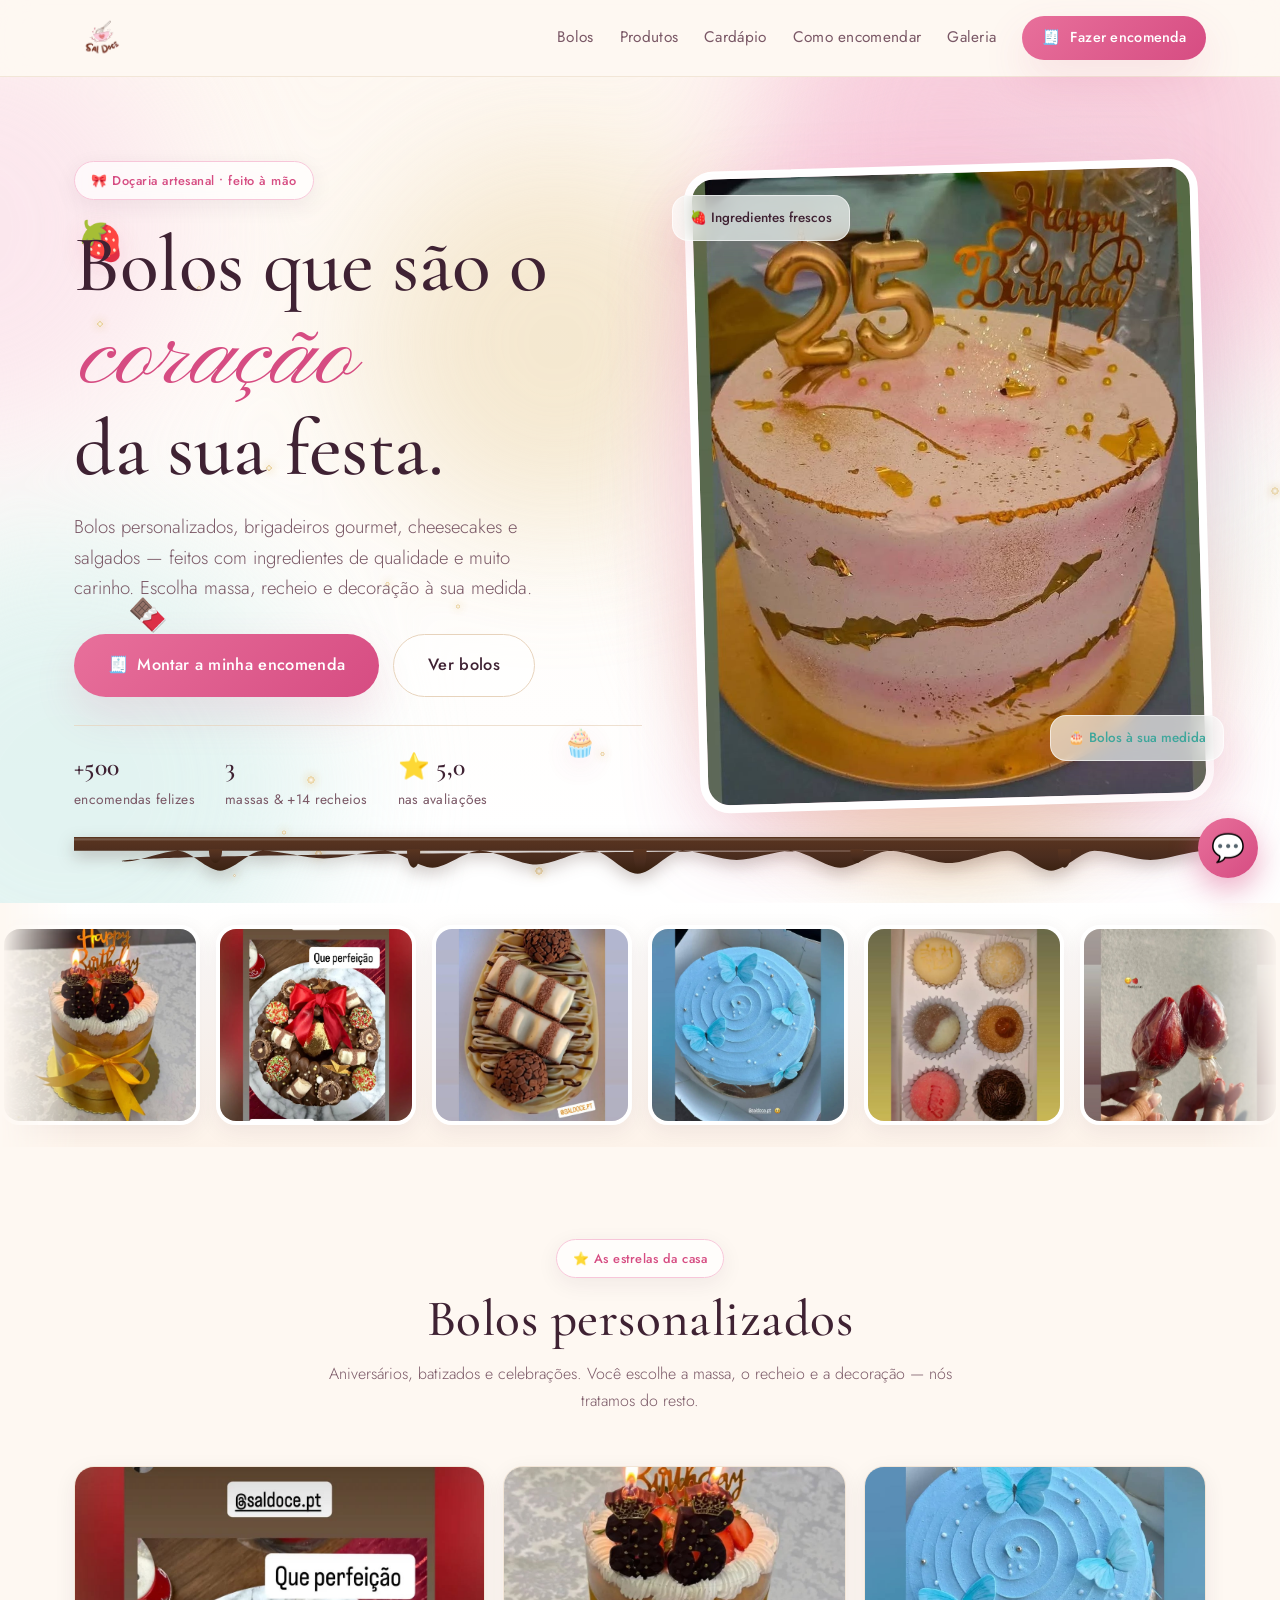
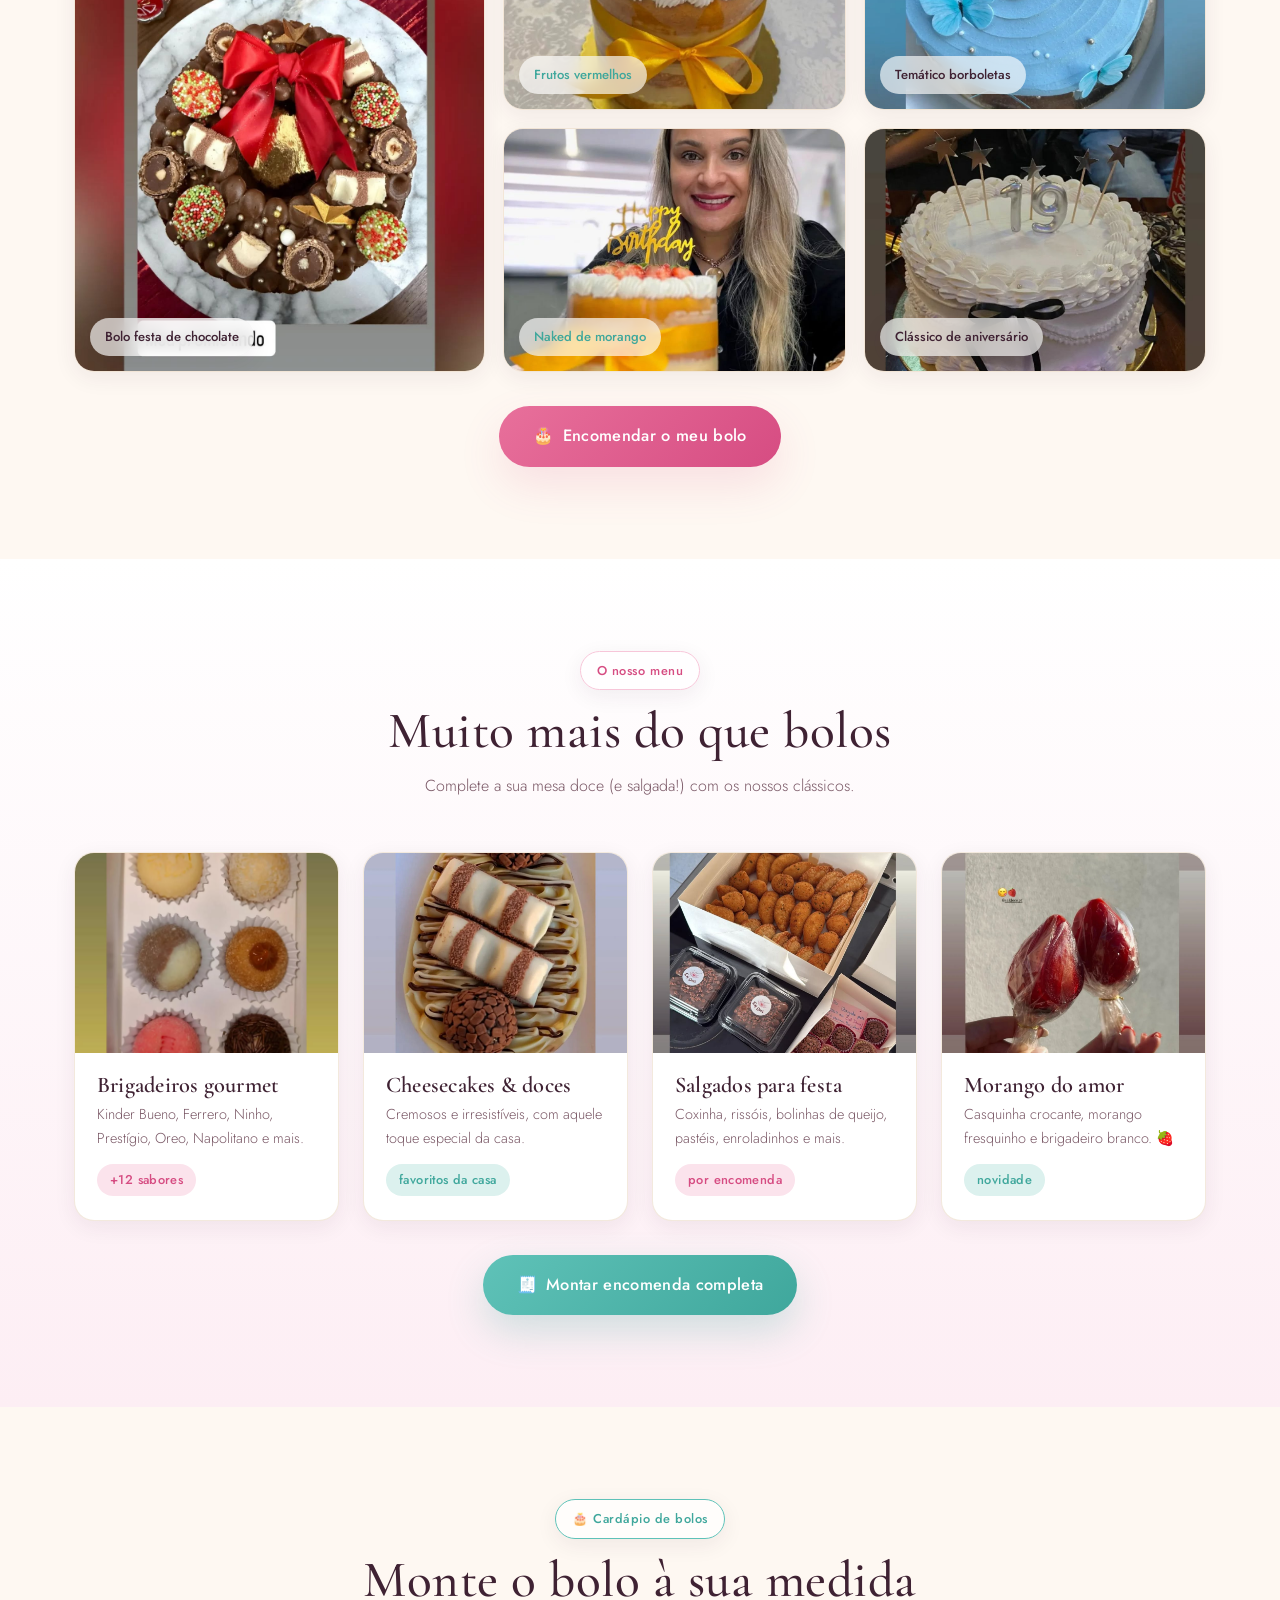
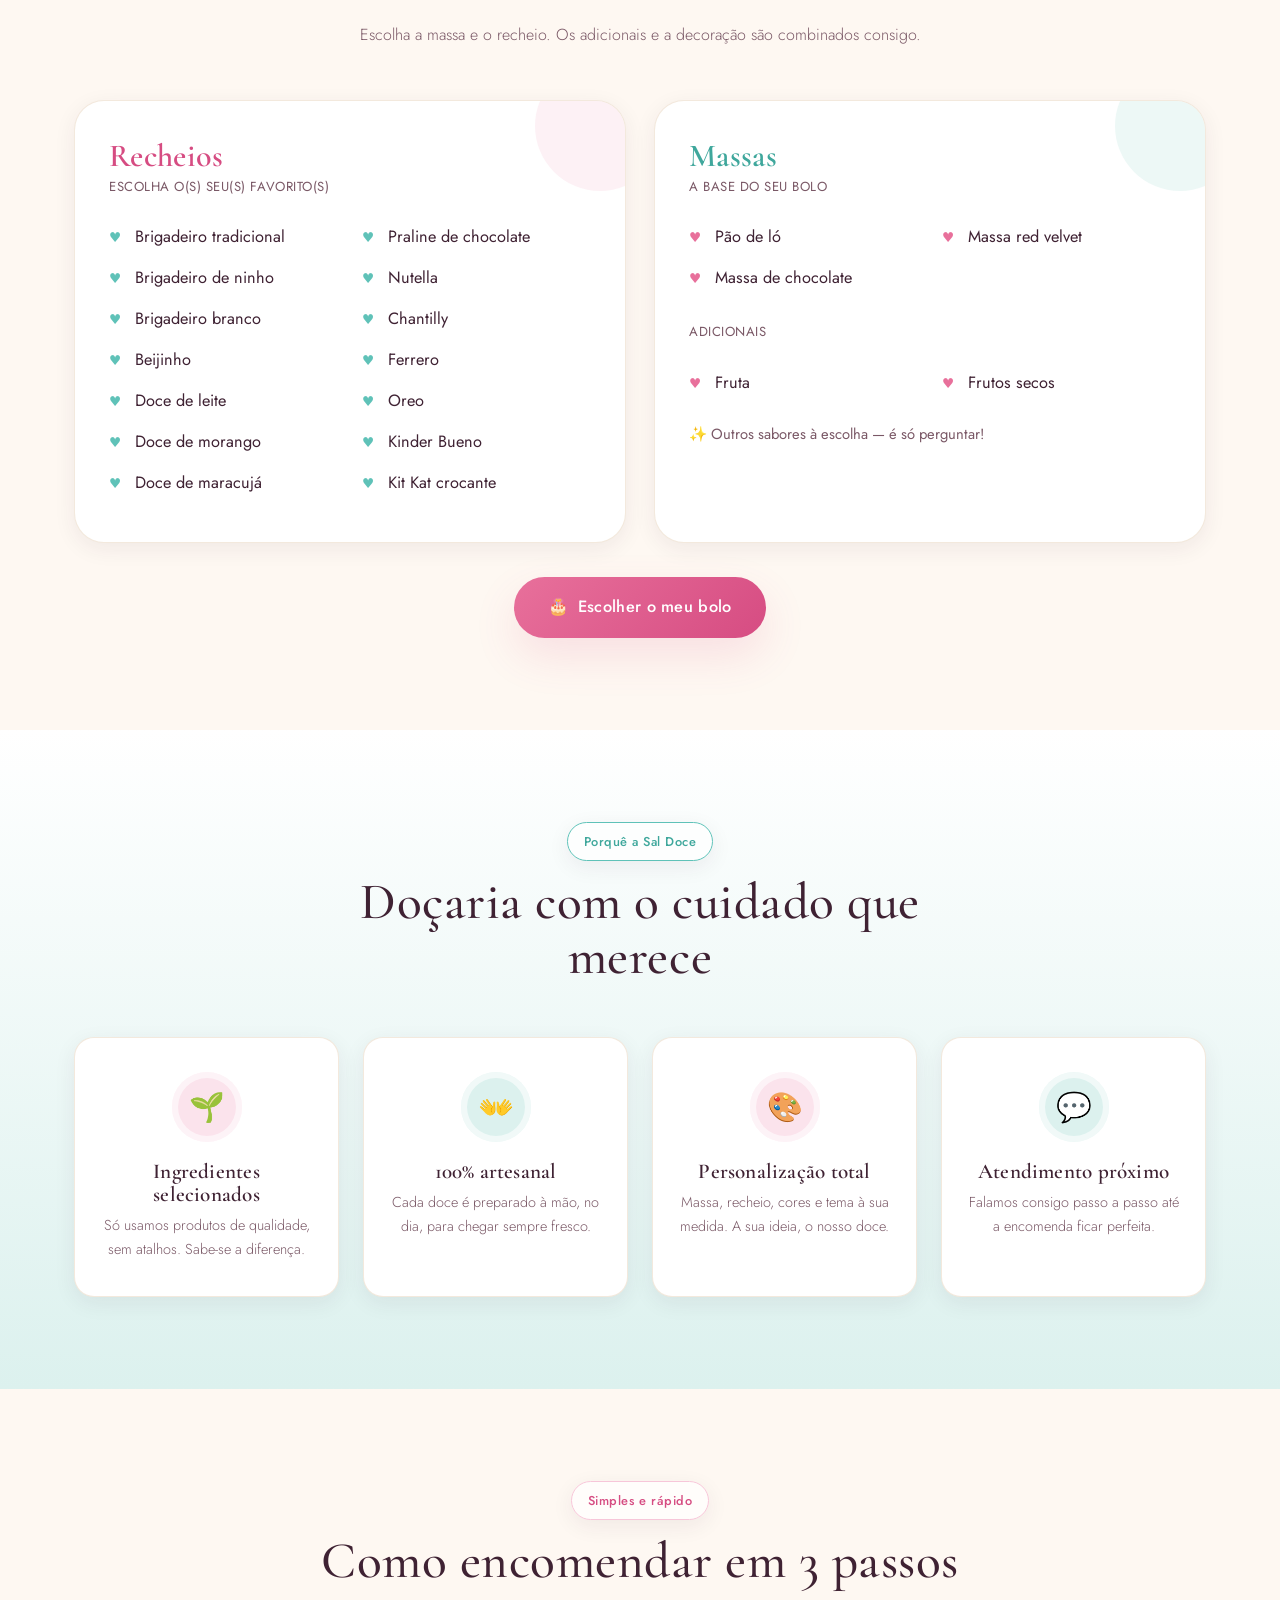
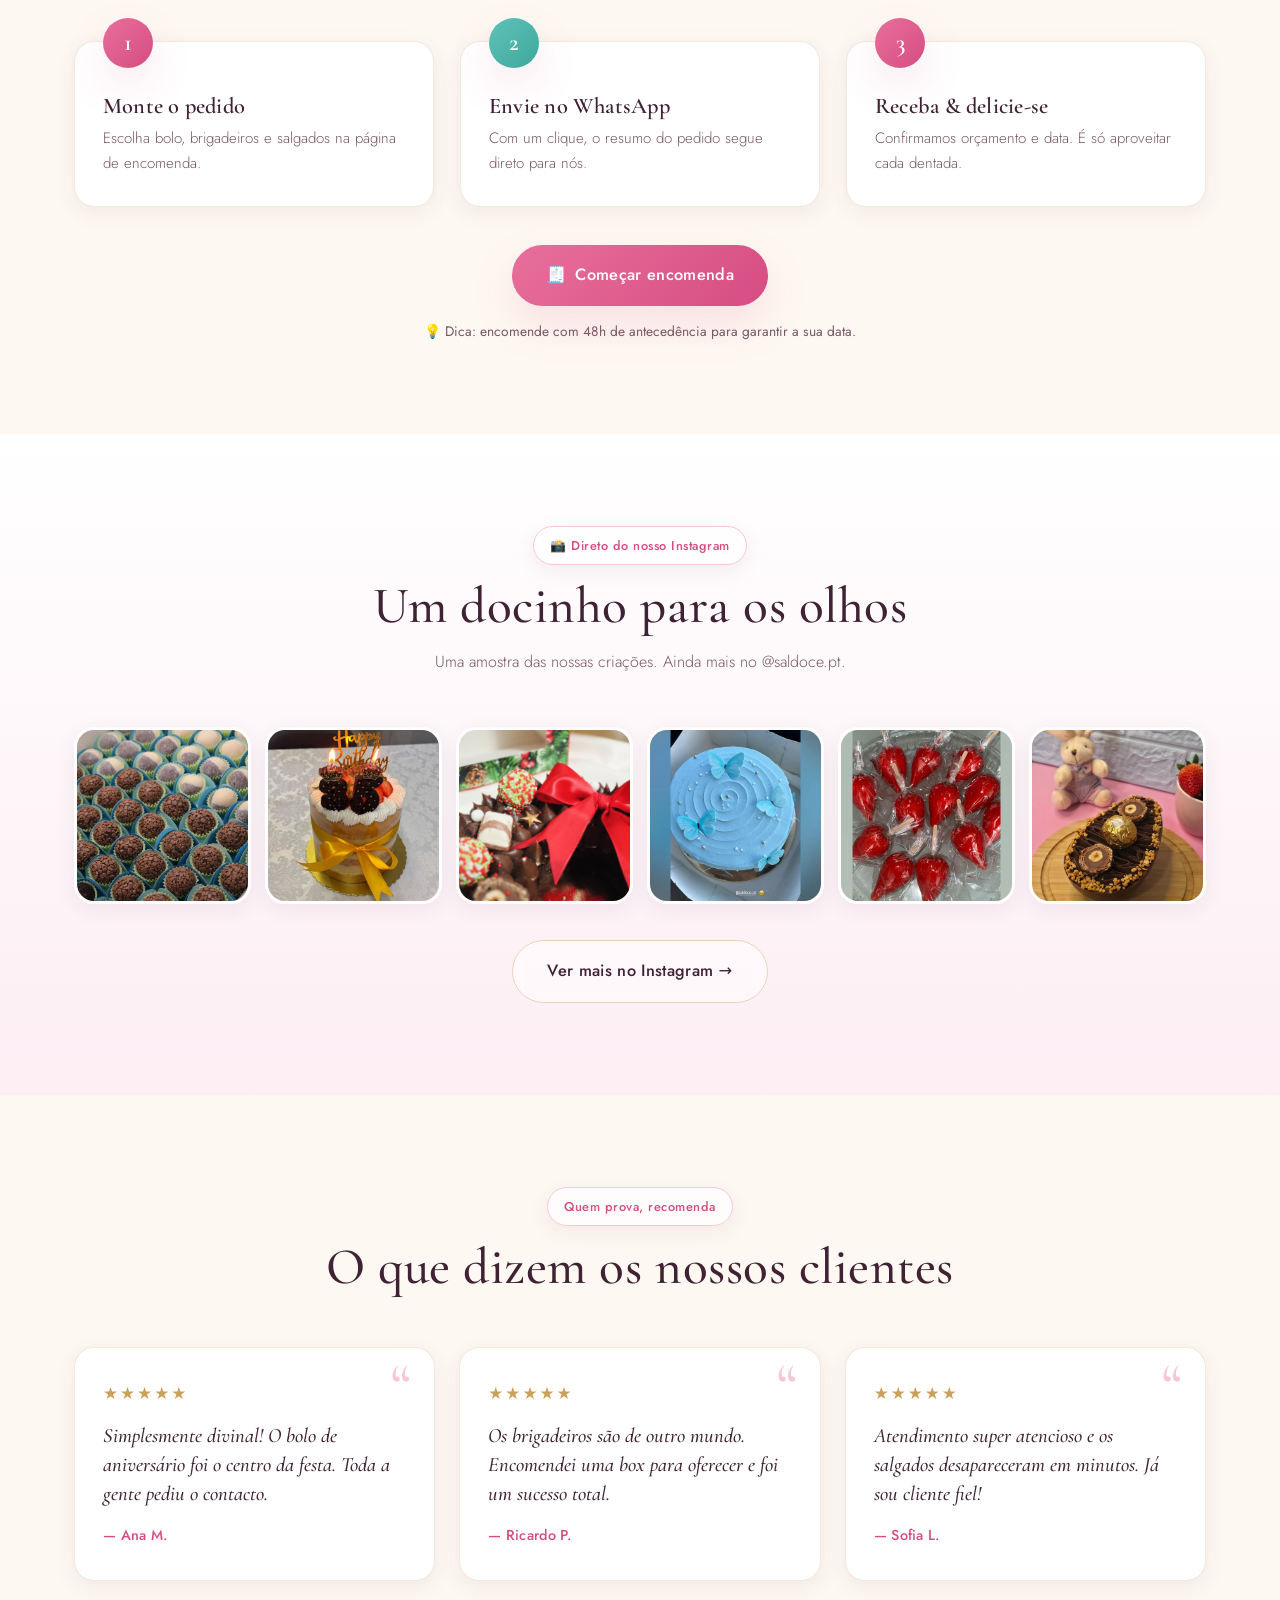
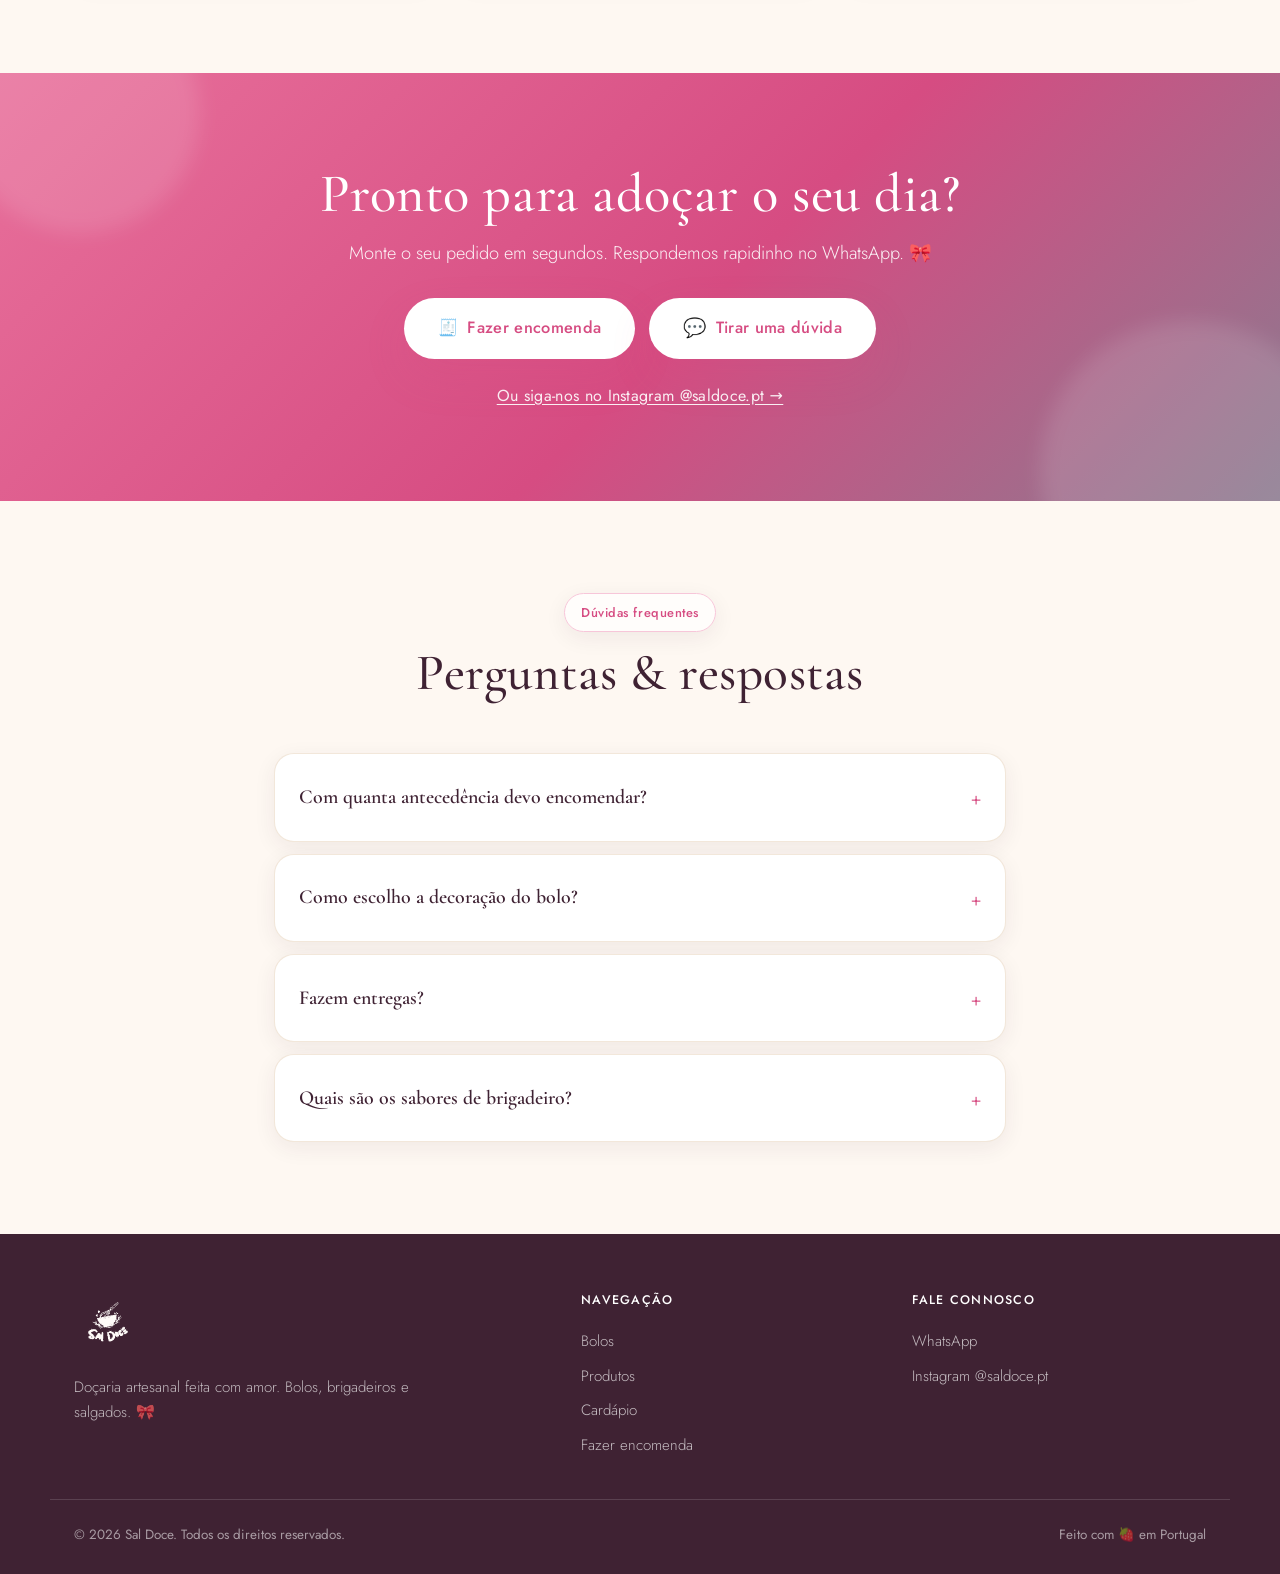
==== commit fba40d38: "Redesign premium: tipografia de luxo, hero mágico e microinterações - Fontes elegantes: Cormorant Ga" ====
--- a/index.html
+++ b/index.html
@@ -10,17 +10,25 @@
   <meta property="og:type" content="website" />
   <meta property="og:title" content="Sal Doce — Doçaria Artesanal" />
   <meta property="og:description" content="Bolos personalizados, brigadeiros gourmet e salgados por encomenda. Monte o seu pedido e envie pelo WhatsApp." />
-  <meta property="og:image" content="assets/cake-hero.webp" />
+  <meta property="og:image" content="assets/cake-hero.jpg" />
   <meta property="og:locale" content="pt_PT" />
 
   <link rel="preconnect" href="https://fonts.googleapis.com" />
   <link rel="preconnect" href="https://fonts.gstatic.com" crossorigin />
-  <link href="https://fonts.googleapis.com/css2?family=Fraunces:opsz,wght@9..144,400;9..144,500;9..144,600;9..144,700&family=Poppins:wght@300;400;500;600;700&display=swap" rel="stylesheet" />
+  <link href="https://fonts.googleapis.com/css2?family=Cormorant+Garamond:ital,wght@0,400;0,500;0,600;0,700;1,400;1,500&family=Jost:wght@300;400;500;600&family=Pinyon+Script&display=swap" rel="stylesheet" />
 
   <link rel="stylesheet" href="styles.css" />
   <link rel="icon" href="assets/logo.png" />
 </head>
 <body>
+
+  <!-- ============ ABERTURA MÁGICA ============ -->
+  <div class="intro" data-intro aria-hidden="true">
+    <div class="intro-inner">
+      <img src="assets/logo.png" alt="Sal Doce" class="intro-logo" />
+      <span class="intro-line"></span>
+    </div>
+  </div>
 
   <!-- ============ HEADER ============ -->
   <header class="site-header" id="top">
@@ -49,45 +57,58 @@
   </header>
 
   <!-- ============ HERO ============ -->
-  <section class="hero">
-    <div class="hero-blob hero-blob-1" aria-hidden="true"></div>
-    <div class="hero-blob hero-blob-2" aria-hidden="true"></div>
+  <section class="hero" id="hero">
+    <div class="aurora" aria-hidden="true"><span></span><span></span><span></span><span></span></div>
+    <div class="sparkles" data-sparkles aria-hidden="true"></div>
+    <div class="floaties" aria-hidden="true">
+      <span class="fl fl-1">🍓</span>
+      <span class="fl fl-2">🍫</span>
+      <span class="fl fl-3">🧁</span>
+      <span class="fl fl-4">✨</span>
+      <span class="fl fl-5">🎀</span>
+      <span class="fl fl-6">🍰</span>
+    </div>
 
     <div class="container hero-grid">
-      <div class="hero-copy reveal">
-        <span class="eyebrow">🎀 Doçaria artesanal • feito à mão</span>
-        <h1>Bolos que são o <span class="hl">coração</span> da sua festa.</h1>
-        <p class="lead">
+      <div class="hero-copy">
+        <span class="eyebrow up" style="--d:.15s">🎀 Doçaria artesanal • feito à mão</span>
+        <h1 class="hero-title">
+          <span class="line"><span class="w" style="--d:.30s">Bolos</span> <span class="w" style="--d:.38s">que</span> <span class="w" style="--d:.46s">são</span> <span class="w" style="--d:.54s">o</span></span>
+          <span class="line"><span class="w script hl" style="--d:.66s">coração</span></span>
+          <span class="line"><span class="w" style="--d:.80s">da</span> <span class="w" style="--d:.88s">sua</span> <span class="w" style="--d:.96s">festa.</span></span>
+        </h1>
+        <p class="lead up" style="--d:1.05s">
           Bolos personalizados, brigadeiros gourmet, cheesecakes e salgados —
           feitos com ingredientes de qualidade e muito carinho. Escolha massa,
           recheio e decoração à sua medida.
         </p>
 
-        <div class="hero-cta">
-          <a href="encomenda.html" class="btn btn-primary btn-lg">
+        <div class="hero-cta up" style="--d:1.18s">
+          <a href="encomenda.html" class="btn btn-primary btn-lg btn-shine">
             <span aria-hidden="true">🧾</span> Montar a minha encomenda
           </a>
           <a href="#bolos" class="btn btn-ghost btn-lg">Ver bolos</a>
         </div>
 
-        <ul class="hero-trust">
+        <ul class="hero-trust up" style="--d:1.30s">
           <li><strong>+500</strong> encomendas felizes</li>
           <li><strong>3</strong> massas &amp; +14 recheios</li>
           <li><strong>⭐ 5,0</strong> nas avaliações</li>
         </ul>
       </div>
 
-      <div class="hero-visual reveal">
+      <div class="hero-visual up-scale" style="--d:.5s">
+        <div class="hero-halo" aria-hidden="true"></div>
         <div class="hero-photo">
-          <img src="assets/cake-hero.webp" alt="Bolo personalizado da Sal Doce, cor-de-rosa com detalhes dourados" loading="eager" width="640" height="800" />
+          <img src="assets/cake-hero.jpg" alt="Bolo personalizado da Sal Doce, cor-de-rosa com detalhes dourados" loading="eager" width="640" height="800" />
         </div>
-        <div class="hero-badge hero-badge-1">🍓 Ingredientes frescos</div>
-        <div class="hero-badge hero-badge-2 menta">🎂 Bolos à sua medida</div>
+        <div class="hero-badge glass hero-badge-1">🍓 Ingredientes frescos</div>
+        <div class="hero-badge glass hero-badge-2 menta">🎂 Bolos à sua medida</div>
       </div>
     </div>
 
     <!-- chocolate a escorrer -->
-    <div class="container"><div class="drip" data-drip aria-hidden="true"></div></div>
+    <div class="drip-wrap"><div class="drip" data-drip aria-hidden="true"></div></div>
   </section>
 
   <!-- ============ CARROSSEL AUTOMÁTICO ============ -->
--- a/styles.css
+++ b/styles.css
@@ -1,45 +1,44 @@
 /* =========================================================
    SAL DOCE — Landing Page
-   Paleta da marca: Rosa + Creme + Menta (turquesa)
+   Estética: patisserie de luxo • rosa + creme + menta
+   Fontes: Cormorant Garamond (display) · Jost (UI) · Pinyon (script)
    ========================================================= */
 
 :root {
-  /* Rosa */
   --rosa:        #E8709B;
   --rosa-forte:  #D64C82;
   --rosa-claro:  #F7C6D9;
   --rosa-suave:  #FBE3EC;
   --rosa-veu:    #FDEEF4;
-  /* Menta / turquesa (acento da marca) */
   --menta:       #5FC2B8;
   --menta-forte: #3FA79C;
   --menta-suave: #DCF1EE;
-  /* Neutros quentes */
   --creme:       #FEF8F2;
   --creme2:      #FDF3EA;
   --bege:        #F3E7D8;
   --bege-escuro: #E7D3BC;
-  /* Chocolate */
   --choco:       #4A2C1E;
   --choco2:      #6B4326;
-  --choco-gloss: #7C4A2C;
-  /* Texto */
-  --plum:        #46283A;
+  --plum:        #3F2233;
   --plum-suave:  #7A5866;
   --dourado:     #C9A15B;
+  --dourado-cl:  #E8CE97;
   --branco:      #FFFFFF;
 
-  --sombra-sm: 0 4px 16px rgba(70, 40, 58, 0.07);
-  --sombra-md: 0 14px 34px rgba(214, 76, 130, 0.13);
-  --sombra-lg: 0 28px 66px rgba(214, 76, 130, 0.20);
+  --sombra-sm: 0 6px 22px rgba(63, 34, 51, 0.07);
+  --sombra-md: 0 18px 44px rgba(214, 76, 130, 0.14);
+  --sombra-lg: 0 34px 80px rgba(214, 76, 130, 0.22);
+  --glass: rgba(255, 255, 255, 0.65);
 
   --radius:    20px;
   --radius-lg: 30px;
-  --maxw: 1160px;
-
-  --ff-head: "Fraunces", Georgia, serif;
-  --ff-hand: "Pacifico", "Fraunces", cursive;
-  --ff-body: "Poppins", system-ui, -apple-system, sans-serif;
+  --maxw: 1180px;
+
+  --ff-head: "Cormorant Garamond", Georgia, serif;
+  --ff-script: "Pinyon Script", cursive;
+  --ff-body: "Jost", system-ui, -apple-system, sans-serif;
+
+  --ease: cubic-bezier(0.22, 1, 0.36, 1);
 }
 
 * { box-sizing: border-box; margin: 0; padding: 0; }
@@ -49,283 +48,365 @@
   color: var(--plum);
   background: var(--creme);
   line-height: 1.65;
+  font-weight: 400;
   -webkit-font-smoothing: antialiased;
   overflow-x: hidden;
 }
 img { max-width: 100%; display: block; }
 a { color: inherit; text-decoration: none; }
 
-.container { width: 100%; max-width: var(--maxw); margin: 0 auto; padding: 0 22px; }
+.container { width: 100%; max-width: var(--maxw); margin: 0 auto; padding: 0 24px; }
 .container-narrow { max-width: 780px; }
 .center { text-align: center; }
 
-h1, h2, h3, h4 { font-family: var(--ff-head); font-weight: 600; line-height: 1.12; color: var(--plum); }
+h1, h2, h3, h4 { font-family: var(--ff-head); font-weight: 600; line-height: 1.08; color: var(--plum); letter-spacing: .01em; }
 
 /* ---------- Botões ---------- */
 .btn {
-  --pad-y: 13px; --pad-x: 25px;
+  --pad-y: 14px; --pad-x: 28px;
+  position: relative; overflow: hidden;
   display: inline-flex; align-items: center; gap: 9px;
   padding: var(--pad-y) var(--pad-x);
   border: none; border-radius: 999px;
-  font-family: var(--ff-body); font-weight: 600; font-size: 0.98rem;
+  font-family: var(--ff-body); font-weight: 500; font-size: 0.98rem; letter-spacing: .02em;
   cursor: pointer; white-space: nowrap;
-  transition: transform .18s ease, box-shadow .18s ease, background .18s ease, color .18s ease;
+  transition: transform .25s var(--ease), box-shadow .25s var(--ease), background .25s ease, color .25s ease;
 }
 .btn:active { transform: translateY(1px) scale(.99); }
 .btn-primary { background: linear-gradient(135deg, var(--rosa) 0%, var(--rosa-forte) 100%); color: #fff; box-shadow: var(--sombra-md); }
-.btn-primary:hover { transform: translateY(-2px); box-shadow: var(--sombra-lg); }
-.btn-menta { background: linear-gradient(135deg, var(--menta) 0%, var(--menta-forte) 100%); color: #fff; box-shadow: 0 12px 30px rgba(63,167,156,.22); }
-.btn-menta:hover { transform: translateY(-2px); box-shadow: 0 18px 42px rgba(63,167,156,.3); }
-.btn-ghost { background: transparent; color: var(--plum); border: 1.5px solid var(--bege-escuro); }
-.btn-ghost:hover { background: var(--rosa-suave); border-color: var(--rosa-claro); }
+.btn-primary:hover { transform: translateY(-3px); box-shadow: var(--sombra-lg); }
+.btn-menta { background: linear-gradient(135deg, var(--menta) 0%, var(--menta-forte) 100%); color: #fff; box-shadow: 0 16px 38px rgba(63,167,156,.24); }
+.btn-menta:hover { transform: translateY(-3px); box-shadow: 0 22px 50px rgba(63,167,156,.32); }
+.btn-ghost { background: rgba(255,255,255,.5); color: var(--plum); border: 1.5px solid var(--bege-escuro); backdrop-filter: blur(6px); }
+.btn-ghost:hover { background: var(--rosa-suave); border-color: var(--rosa-claro); transform: translateY(-3px); }
 .btn-white { background: #fff; color: var(--rosa-forte); box-shadow: var(--sombra-md); }
-.btn-white:hover { transform: translateY(-2px); box-shadow: var(--sombra-lg); }
-.btn-lg { --pad-y: 16px; --pad-x: 32px; font-size: 1.05rem; }
-.btn-sm { --pad-y: 9px; --pad-x: 18px; font-size: .9rem; }
+.btn-white:hover { transform: translateY(-3px); box-shadow: var(--sombra-lg); }
+.btn-lg { --pad-y: 17px; --pad-x: 34px; font-size: 1.02rem; }
+.btn-sm { --pad-y: 10px; --pad-x: 20px; font-size: .9rem; }
 .btn-block { width: 100%; justify-content: center; }
 .wa-icon { font-size: 1.15em; line-height: 1; }
+/* brilho que varre o botão */
+.btn-shine::after {
+  content: ""; position: absolute; top: 0; left: -120%; width: 60%; height: 100%;
+  background: linear-gradient(100deg, transparent, rgba(255,255,255,.55), transparent);
+  transform: skewX(-18deg); animation: shine 3.6s ease-in-out infinite;
+}
+@keyframes shine { 0%, 55% { left: -120%; } 85%, 100% { left: 140%; } }
+
+/* ---------- Abertura mágica ---------- */
+.intro {
+  position: fixed; inset: 0; z-index: 999;
+  background: radial-gradient(80% 80% at 50% 45%, var(--creme) 0%, var(--rosa-veu) 100%);
+  display: flex; align-items: center; justify-content: center;
+  animation: intro-out .8s var(--ease) forwards; animation-delay: 1.7s;
+}
+.intro-inner { text-align: center; }
+.intro-logo { height: 96px; margin: 0 auto 18px; animation: intro-pop 1s var(--ease) both; filter: drop-shadow(0 10px 24px rgba(214,76,130,.25)); }
+.intro-line { display: block; width: 0; height: 2px; margin: 0 auto; background: linear-gradient(90deg, transparent, var(--rosa), transparent); animation: intro-line 1.3s var(--ease) .3s forwards; }
+@keyframes intro-pop { 0% { opacity: 0; transform: scale(.8) translateY(10px); } 60% { opacity: 1; } 100% { opacity: 1; transform: scale(1) translateY(0); } }
+@keyframes intro-line { to { width: 190px; } }
+@keyframes intro-out { to { opacity: 0; visibility: hidden; transform: scale(1.04); } }
+.intro.done { display: none; }
 
 /* ---------- Header ---------- */
 .site-header {
   position: sticky; top: 0; z-index: 100;
-  background: rgba(254, 248, 242, 0.85);
-  backdrop-filter: blur(12px);
-  border-bottom: 1px solid rgba(231, 211, 188, 0.55);
-}
-.nav { display: flex; align-items: center; gap: 20px; height: 74px; }
-.brand { display: inline-flex; align-items: center; gap: 10px; font-family: var(--ff-head); font-weight: 700; font-size: 1.3rem; color: var(--plum); }
-.brand-logo { height: 46px; width: auto; }
+  background: rgba(254, 248, 242, 0.78);
+  backdrop-filter: blur(16px) saturate(1.3);
+  border-bottom: 1px solid rgba(231, 211, 188, 0.5);
+}
+.nav { display: flex; align-items: center; gap: 22px; height: 76px; }
+.brand { display: inline-flex; align-items: center; gap: 10px; }
+.brand-logo { height: 48px; width: auto; transition: transform .3s var(--ease); }
+.brand:hover .brand-logo { transform: rotate(-4deg) scale(1.05); }
 .brand-name { display: none; }
 
-.nav-links { display: flex; gap: 24px; margin-left: auto; }
-.nav-links a { font-weight: 500; font-size: .95rem; color: var(--plum-suave); position: relative; }
+.nav-links { display: flex; gap: 26px; margin-left: auto; }
+.nav-links a { font-weight: 400; font-size: .96rem; letter-spacing: .02em; color: var(--plum-suave); position: relative; }
 .nav-links a:hover { color: var(--rosa-forte); }
-.nav-links a::after { content: ""; position: absolute; left: 0; bottom: -6px; width: 0; height: 2px; background: var(--rosa); border-radius: 2px; transition: width .2s ease; }
+.nav-links a::after { content: ""; position: absolute; left: 0; bottom: -6px; width: 0; height: 1.5px; background: var(--rosa); border-radius: 2px; transition: width .25s var(--ease); }
 .nav-links a:hover::after { width: 100%; }
 .nav-cta { margin-left: 4px; }
 
 .nav-toggle { display: none; flex-direction: column; gap: 5px; background: none; border: none; cursor: pointer; padding: 6px; }
-.nav-toggle span { width: 24px; height: 2.5px; background: var(--plum); border-radius: 2px; transition: .25s; }
-.nav-toggle.open span:nth-child(1) { transform: translateY(7.5px) rotate(45deg); }
+.nav-toggle span { width: 24px; height: 2px; background: var(--plum); border-radius: 2px; transition: .25s; }
+.nav-toggle.open span:nth-child(1) { transform: translateY(7px) rotate(45deg); }
 .nav-toggle.open span:nth-child(2) { opacity: 0; }
-.nav-toggle.open span:nth-child(3) { transform: translateY(-7.5px) rotate(-45deg); }
+.nav-toggle.open span:nth-child(3) { transform: translateY(-7px) rotate(-45deg); }
 
 /* ---------- Hero ---------- */
-.hero { position: relative; padding: 76px 0 40px; background: radial-gradient(120% 90% at 82% 0%, var(--rosa-suave) 0%, transparent 55%), radial-gradient(100% 80% at 10% 100%, var(--menta-suave) 0%, transparent 50%), linear-gradient(180deg, var(--creme) 0%, #fff 100%); overflow: hidden; }
-.hero-blob { position: absolute; border-radius: 50%; filter: blur(55px); opacity: .5; z-index: 0; }
-.hero-blob-1 { width: 340px; height: 340px; background: var(--rosa-claro); top: -60px; right: -40px; }
-.hero-blob-2 { width: 300px; height: 300px; background: var(--menta-suave); bottom: -60px; left: -70px; opacity: .8; }
-.hero-grid { position: relative; z-index: 1; display: grid; grid-template-columns: 1.05fr 0.95fr; gap: 48px; align-items: center; }
-
-.eyebrow { display: inline-flex; align-items: center; gap: 6px; background: var(--branco); color: var(--rosa-forte); border: 1px solid var(--rosa-claro); padding: 7px 15px; border-radius: 999px; font-size: .82rem; font-weight: 600; box-shadow: var(--sombra-sm); }
+.hero { position: relative; padding: 84px 0 20px; overflow: hidden; background: linear-gradient(180deg, var(--creme) 0%, #fff 92%); }
+
+/* aurora animada */
+.aurora { position: absolute; inset: -20% -10% 0 -10%; z-index: 0; filter: blur(70px); opacity: .8; }
+.aurora span { position: absolute; display: block; border-radius: 50%; mix-blend-mode: multiply; }
+.aurora span:nth-child(1) { width: 46vw; height: 46vw; background: var(--rosa-claro); top: -6%; right: 4%; animation: aur1 16s ease-in-out infinite; }
+.aurora span:nth-child(2) { width: 40vw; height: 40vw; background: var(--menta-suave); bottom: -14%; left: -4%; animation: aur2 19s ease-in-out infinite; }
+.aurora span:nth-child(3) { width: 30vw; height: 30vw; background: var(--dourado-cl); top: 24%; left: 32%; opacity: .5; animation: aur3 22s ease-in-out infinite; }
+.aurora span:nth-child(4) { width: 34vw; height: 34vw; background: var(--rosa-suave); top: 10%; left: -8%; animation: aur1 24s ease-in-out infinite reverse; }
+@keyframes aur1 { 0%,100% { transform: translate(0,0) scale(1); } 50% { transform: translate(-6%, 6%) scale(1.12); } }
+@keyframes aur2 { 0%,100% { transform: translate(0,0) scale(1); } 50% { transform: translate(8%, -5%) scale(1.15); } }
+@keyframes aur3 { 0%,100% { transform: translate(0,0) scale(1); } 50% { transform: translate(-10%, -8%) scale(.9); } }
+
+/* partículas cintilantes */
+.sparkles { position: absolute; inset: 0; z-index: 1; pointer-events: none; }
+.sparkles i { position: absolute; width: 6px; height: 6px; border-radius: 50%; background: radial-gradient(circle, #fff 0%, var(--dourado-cl) 60%, transparent 70%); box-shadow: 0 0 8px rgba(232,206,151,.9); animation: twinkle 3s ease-in-out infinite; }
+@keyframes twinkle { 0%, 100% { opacity: 0; transform: scale(.4); } 50% { opacity: 1; transform: scale(1); } }
+
+/* ingredientes a flutuar */
+.floaties { position: absolute; inset: 0; z-index: 1; pointer-events: none; }
+.fl { position: absolute; font-size: 2rem; opacity: .85; filter: drop-shadow(0 8px 14px rgba(214,76,130,.18)); animation: float-y 9s ease-in-out infinite; }
+.fl-1 { top: 16%; left: 6%; font-size: 2.4rem; animation-duration: 10s; }
+.fl-2 { top: 62%; left: 10%; animation-duration: 12s; animation-delay: 1s; filter: blur(.4px); }
+.fl-3 { top: 78%; left: 44%; font-size: 1.7rem; animation-duration: 8.5s; animation-delay: .6s; opacity: .7; }
+.fl-4 { top: 22%; right: 40%; font-size: 1.5rem; animation-duration: 7s; }
+.fl-5 { top: 70%; right: 8%; font-size: 2.1rem; animation-duration: 11s; animation-delay: 1.5s; }
+.fl-6 { top: 10%; right: 12%; font-size: 1.8rem; animation-duration: 9.5s; animation-delay: .3s; opacity: .6; filter: blur(.6px); }
+@keyframes float-y { 0%, 100% { transform: translateY(0) rotate(-4deg); } 50% { transform: translateY(-26px) rotate(4deg); } }
+
+.hero-grid { position: relative; z-index: 2; display: grid; grid-template-columns: 1.05fr 0.95fr; gap: 50px; align-items: center; }
+
+.eyebrow { display: inline-flex; align-items: center; gap: 6px; background: var(--glass); color: var(--rosa-forte); border: 1px solid var(--rosa-claro); padding: 8px 16px; border-radius: 999px; font-size: .8rem; font-weight: 500; letter-spacing: .04em; box-shadow: var(--sombra-sm); backdrop-filter: blur(6px); }
 .eyebrow.menta { color: var(--menta-forte); border-color: var(--menta); }
 
-.hero-copy h1 { font-size: clamp(2.4rem, 5.2vw, 3.8rem); margin: 20px 0 18px; letter-spacing: -0.01em; }
-.hl { color: var(--rosa-forte); position: relative; white-space: nowrap; }
-.hl::after { content: ""; position: absolute; left: -2px; right: -2px; bottom: 4px; height: 12px; background: var(--rosa-claro); opacity: .6; z-index: -1; border-radius: 4px; }
-.lead { font-size: 1.13rem; color: var(--plum-suave); max-width: 31rem; }
-.hero-cta { display: flex; flex-wrap: wrap; gap: 14px; margin: 28px 0 26px; }
-.hero-trust { list-style: none; display: flex; flex-wrap: wrap; gap: 26px; padding-top: 18px; border-top: 1px dashed var(--bege-escuro); }
-.hero-trust li { font-size: .9rem; color: var(--plum-suave); }
-.hero-trust strong { display: block; font-family: var(--ff-head); font-size: 1.3rem; color: var(--plum); }
+.hero-title { font-size: clamp(2.9rem, 6.4vw, 5rem); font-weight: 500; margin: 22px 0 20px; letter-spacing: -0.005em; }
+.hero-title .line { display: block; }
+.hero-title .w { display: inline-block; }
+.hl { color: var(--rosa-forte); }
+.script { font-family: var(--ff-script); font-weight: 400; font-size: 1.35em; line-height: .9; padding: 0 .06em; }
+.lead { font-size: 1.16rem; color: var(--plum-suave); max-width: 31rem; font-weight: 300; }
+.hero-cta { display: flex; flex-wrap: wrap; gap: 14px; margin: 30px 0 28px; }
+.hero-trust { list-style: none; display: flex; flex-wrap: wrap; gap: 30px; padding-top: 20px; border-top: 1px solid rgba(231,211,188,.7); }
+.hero-trust li { font-size: .86rem; color: var(--plum-suave); letter-spacing: .02em; }
+.hero-trust strong { display: block; font-family: var(--ff-head); font-weight: 600; font-size: 1.6rem; color: var(--plum); }
 
 .hero-visual { position: relative; }
-.hero-photo { aspect-ratio: 4 / 5; border-radius: var(--radius-lg); background: var(--rosa-suave); box-shadow: var(--sombra-lg); border: 7px solid #fff; overflow: hidden; transform: rotate(-1.5deg); }
-.hero-photo img { width: 100%; height: 100%; object-fit: cover; }
-.hero-badge { position: absolute; background: #fff; padding: 10px 15px; border-radius: 14px; font-size: .85rem; font-weight: 600; color: var(--plum); box-shadow: var(--sombra-md); animation: floaty 4s ease-in-out infinite; }
-.hero-badge-1 { top: 22px; left: -16px; }
-.hero-badge-2 { bottom: 40px; right: -14px; animation-delay: 1.4s; }
+.hero-halo { position: absolute; inset: -12% -8%; z-index: 0; border-radius: 50%; background: conic-gradient(from 0deg, var(--rosa-claro), var(--menta-suave), var(--dourado-cl), var(--rosa-suave), var(--rosa-claro)); filter: blur(38px); opacity: .55; animation: spin 24s linear infinite; }
+@keyframes spin { to { transform: rotate(360deg); } }
+.hero-photo { position: relative; z-index: 1; aspect-ratio: 4 / 5; border-radius: var(--radius-lg); background: var(--rosa-suave); box-shadow: var(--sombra-lg); border: 8px solid #fff; overflow: hidden; transform: rotate(-1.6deg); animation: float-photo 7s ease-in-out infinite; }
+.hero-photo img { width: 100%; height: 100%; object-fit: cover; object-position: center 40%; }
+@keyframes float-photo { 0%, 100% { transform: rotate(-1.6deg) translateY(0); } 50% { transform: rotate(-1.6deg) translateY(-12px); } }
+.hero-badge { position: absolute; z-index: 2; padding: 11px 17px; border-radius: 16px; font-size: .84rem; font-weight: 500; color: var(--plum); box-shadow: var(--sombra-md); animation: floaty 4.5s ease-in-out infinite; }
+.glass { background: var(--glass); backdrop-filter: blur(10px); border: 1px solid rgba(255,255,255,.6); }
+.hero-badge-1 { top: 30px; left: -20px; }
+.hero-badge-2 { bottom: 46px; right: -18px; animation-delay: 1.4s; }
 .hero-badge.menta { color: var(--menta-forte); }
-@keyframes floaty { 0%,100% { transform: translateY(0); } 50% { transform: translateY(-9px); } }
-
-/* ---------- Chocolate a escorrer (drip) ---------- */
-.drip { position: relative; height: 46px; margin-top: 8px; line-height: 0; }
-.drip svg { width: 100%; height: 100%; display: block; }
-.drip .drop { transform-box: fill-box; transform-origin: top center; animation: drop 3.4s ease-in-out infinite; }
-.drip .drop.d2 { animation-delay: 1.1s; }
-.drip .drop.d3 { animation-delay: 2.2s; }
-.drip .drop.d4 { animation-delay: .6s; }
-@keyframes drop { 0%,100% { transform: scaleY(1); } 50% { transform: scaleY(1.35); } }
+@keyframes floaty { 0%,100% { transform: translateY(0); } 50% { transform: translateY(-10px); } }
+
+/* animações de entrada (hero) */
+.up { opacity: 0; transform: translateY(26px); animation: up .9s var(--ease) forwards; animation-delay: var(--d, 0s); }
+.up-scale { opacity: 0; transform: scale(.94) translateY(20px); animation: upscale 1.1s var(--ease) forwards; animation-delay: var(--d, 0s); }
+.hero-title .w { opacity: 0; transform: translateY(40px) rotate(2deg); animation: wordrise 1s var(--ease) forwards; animation-delay: var(--d, 0s); }
+@keyframes up { to { opacity: 1; transform: none; } }
+@keyframes upscale { to { opacity: 1; transform: none; } }
+@keyframes wordrise { to { opacity: 1; transform: none; } }
+
+/* ---------- Chocolate a escorrer ---------- */
+.drip-wrap { position: relative; z-index: 3; margin: 26px auto 0; max-width: var(--maxw); padding: 0 24px; }
+.drip { position: relative; height: 46px; line-height: 0; }
+.drip svg { width: 100%; height: 100%; display: block; filter: drop-shadow(0 6px 8px rgba(58,32,22,.25)); }
+.drip .stal { transform-box: fill-box; transform-origin: top center; animation: stal 3.2s ease-in-out infinite; }
+.drip .stal.d2 { animation-delay: .9s; } .drip .stal.d3 { animation-delay: 1.8s; } .drip .stal.d4 { animation-delay: .4s; } .drip .stal.d5 { animation-delay: 2.4s; }
+@keyframes stal { 0%,100% { transform: scaleY(.85); } 50% { transform: scaleY(1.4); } }
+.drip .bead { position: absolute; top: 22px; width: 11px; height: 14px; margin-left: -5.5px; background: linear-gradient(#5A3520, #3A2016); border-radius: 50% 50% 50% 50% / 42% 42% 58% 58%; box-shadow: inset 2px 1px 2px rgba(255,255,255,.18); opacity: 0; animation: bead 3.4s cubic-bezier(.5,0,.85,.5) infinite; }
+@keyframes bead { 0%, 12% { transform: translateY(0) scale(.5, .35); opacity: 0; } 26% { opacity: 1; transform: translateY(0) scale(.85, 1); } 55% { opacity: 1; } 100% { transform: translateY(58px) scale(.7, 1.25); opacity: 0; } }
 
 /* ---------- Carrossel automático ---------- */
-.strip { padding: 20px 0; background: linear-gradient(180deg, #fff, var(--creme2)); overflow: hidden; }
-.strip-track { display: flex; gap: 16px; width: max-content; animation: slide 42s linear infinite; }
+.strip { padding: 22px 0; background: linear-gradient(180deg, #fff, var(--creme2)); overflow: hidden; -webkit-mask-image: linear-gradient(90deg, transparent, #000 6%, #000 94%, transparent); mask-image: linear-gradient(90deg, transparent, #000 6%, #000 94%, transparent); }
+.strip-track { display: flex; gap: 16px; width: max-content; animation: slide 46s linear infinite; }
 .strip:hover .strip-track { animation-play-state: paused; }
-.strip-item { width: 190px; height: 190px; border-radius: var(--radius); overflow: hidden; box-shadow: var(--sombra-sm); border: 4px solid #fff; flex: 0 0 auto; }
+.strip-item { width: 200px; height: 200px; border-radius: var(--radius); overflow: hidden; box-shadow: var(--sombra-sm); border: 4px solid #fff; flex: 0 0 auto; transition: transform .35s var(--ease); }
+.strip-item:hover { transform: scale(1.05) rotate(-1deg); }
 .strip-item img { width: 100%; height: 100%; object-fit: cover; }
 @keyframes slide { from { transform: translateX(0); } to { transform: translateX(-50%); } }
 
 /* ---------- Secções ---------- */
-.section { padding: 82px 0; }
+.section { padding: 92px 0; }
 .section-alt { background: linear-gradient(180deg, #fff 0%, var(--rosa-veu) 100%); }
 .section-menta { background: linear-gradient(180deg, #fff 0%, var(--menta-suave) 100%); }
-.section-head { text-align: center; max-width: 640px; margin: 0 auto 48px; }
-.section-head h2 { font-size: clamp(1.9rem, 4vw, 2.7rem); margin: 12px 0 12px; }
-.section-sub, .section-note { color: var(--plum-suave); }
-.section-note { text-align: center; font-size: .9rem; margin-top: 26px; }
-.micro { font-size: .88rem; color: var(--plum-suave); margin-top: 14px; }
+.section-head { text-align: center; max-width: 660px; margin: 0 auto 52px; }
+.section-head h2 { font-size: clamp(2.2rem, 4.6vw, 3.2rem); font-weight: 500; margin: 14px 0 14px; }
+.section-sub, .section-note { color: var(--plum-suave); font-weight: 300; }
+.section-note { text-align: center; font-size: .9rem; margin-top: 28px; }
+.micro { font-size: .86rem; color: var(--plum-suave); margin-top: 14px; }
 
 /* ---------- Bolos em destaque ---------- */
-.bolos { display: grid; grid-template-columns: 1.2fr 1fr 1fr; grid-auto-rows: 230px; gap: 18px; }
+.bolos { display: grid; grid-template-columns: 1.2fr 1fr 1fr; grid-auto-rows: 244px; gap: 18px; }
 .bolo { position: relative; border-radius: var(--radius); overflow: hidden; box-shadow: var(--sombra-sm); border: 1px solid rgba(231,211,188,.5); }
+.bolo::after { content: ""; position: absolute; inset: 0; background: linear-gradient(180deg, transparent 55%, rgba(63,34,51,.4)); opacity: 0; transition: opacity .35s ease; }
+.bolo:hover::after { opacity: 1; }
 .bolo:first-child { grid-row: span 2; }
-.bolo img { width: 100%; height: 100%; object-fit: cover; transition: transform .5s ease; }
-.bolo:hover img { transform: scale(1.06); }
-.bolo-tag { position: absolute; left: 14px; bottom: 14px; background: rgba(255,255,255,.92); color: var(--plum); padding: 7px 14px; border-radius: 999px; font-size: .85rem; font-weight: 600; box-shadow: var(--sombra-sm); }
+.bolo img { width: 100%; height: 100%; object-fit: cover; transition: transform .6s var(--ease); }
+.bolo:hover img { transform: scale(1.08); }
+.bolo-tag { position: absolute; z-index: 2; left: 15px; bottom: 15px; background: var(--glass); backdrop-filter: blur(8px); color: var(--plum); padding: 8px 15px; border-radius: 999px; font-size: .82rem; font-weight: 500; box-shadow: var(--sombra-sm); }
 .bolo-tag.menta { color: var(--menta-forte); }
 
 /* ---------- Cards de produto ---------- */
-.cards { display: grid; grid-template-columns: repeat(4, 1fr); gap: 22px; }
-.card { background: #fff; border-radius: var(--radius); overflow: hidden; box-shadow: var(--sombra-sm); border: 1px solid rgba(231, 211, 188, 0.55); transition: transform .22s ease, box-shadow .22s ease; }
-.card:hover { transform: translateY(-6px); box-shadow: var(--sombra-md); }
-.card-media { height: 190px; overflow: hidden; background: var(--rosa-suave); }
-.card-media img { width: 100%; height: 100%; object-fit: cover; transition: transform .4s ease; }
-.card:hover .card-media img { transform: scale(1.06); }
-.card-body { padding: 18px 20px 22px; }
-.card-body h3 { font-size: 1.18rem; margin-bottom: 6px; }
-.card-body p { font-size: .92rem; color: var(--plum-suave); margin-bottom: 12px; }
-.card-price { display: inline-block; font-weight: 600; color: var(--rosa-forte); background: var(--rosa-suave); padding: 4px 12px; border-radius: 999px; font-size: .85rem; }
+.cards { display: grid; grid-template-columns: repeat(4, 1fr); gap: 24px; }
+.card { background: #fff; border-radius: var(--radius); overflow: hidden; box-shadow: var(--sombra-sm); border: 1px solid rgba(231, 211, 188, 0.5); transition: transform .3s var(--ease), box-shadow .3s var(--ease); }
+.card:hover { transform: translateY(-8px); box-shadow: var(--sombra-md); }
+.card-media { height: 200px; overflow: hidden; background: var(--rosa-suave); }
+.card-media img { width: 100%; height: 100%; object-fit: cover; transition: transform .5s var(--ease); }
+.card:hover .card-media img { transform: scale(1.08); }
+.card-body { padding: 20px 22px 24px; }
+.card-body h3 { font-size: 1.4rem; font-weight: 600; margin-bottom: 6px; }
+.card-body p { font-size: .9rem; color: var(--plum-suave); margin-bottom: 14px; font-weight: 300; }
+.card-price { display: inline-block; font-weight: 500; color: var(--rosa-forte); background: var(--rosa-suave); padding: 5px 13px; border-radius: 999px; font-size: .8rem; letter-spacing: .03em; }
 .card-price.menta { color: var(--menta-forte); background: var(--menta-suave); }
 
-/* ---------- Cardápio (recheios / massas) ---------- */
-.menu-grid { display: grid; grid-template-columns: 1fr 1fr; gap: 26px; }
-.menu-card { background: #fff; border-radius: var(--radius-lg); padding: 32px 30px; box-shadow: var(--sombra-sm); border: 1px solid rgba(231,211,188,.5); }
-.menu-card h3 { font-size: 1.5rem; margin-bottom: 4px; color: var(--rosa-forte); }
-.menu-card .menu-sub { font-size: .88rem; color: var(--plum-suave); margin-bottom: 18px; }
-.menu-list { list-style: none; columns: 2; column-gap: 22px; }
-.menu-list li { padding: 6px 0 6px 24px; position: relative; font-size: .96rem; break-inside: avoid; }
-.menu-list li::before { content: "♥"; position: absolute; left: 0; color: var(--menta); font-size: .9rem; }
+/* ---------- Cardápio ---------- */
+.menu-grid { display: grid; grid-template-columns: 1fr 1fr; gap: 28px; }
+.menu-card { background: #fff; border-radius: var(--radius-lg); padding: 38px 34px; box-shadow: var(--sombra-sm); border: 1px solid rgba(231,211,188,.5); position: relative; overflow: hidden; }
+.menu-card::before { content: ""; position: absolute; top: -40px; right: -40px; width: 130px; height: 130px; border-radius: 50%; background: var(--rosa-suave); opacity: .5; }
+.menu-card.massas::before { background: var(--menta-suave); }
+.menu-card h3 { font-size: 2rem; font-weight: 600; margin-bottom: 2px; color: var(--rosa-forte); position: relative; }
+.menu-card .menu-sub { font-size: .82rem; color: var(--plum-suave); margin-bottom: 20px; letter-spacing: .04em; text-transform: uppercase; position: relative; }
+.menu-list { list-style: none; columns: 2; column-gap: 24px; position: relative; }
+.menu-list li { padding: 7px 0 7px 26px; position: relative; font-size: 1.02rem; break-inside: avoid; }
+.menu-list li::before { content: "♥"; position: absolute; left: 0; color: var(--menta); font-size: .85rem; top: 9px; }
 .menu-card.massas h3 { color: var(--menta-forte); }
 .menu-card.massas .menu-list li::before { color: var(--rosa); }
-.menu-note { margin-top: 26px; text-align: center; font-size: .92rem; color: var(--plum-suave); }
+.menu-note { margin-top: 26px; font-size: .92rem; color: var(--plum-suave); }
 
 /* ---------- Vantagens ---------- */
-.features { display: grid; grid-template-columns: repeat(4, 1fr); gap: 22px; }
-.feature { background: #fff; border-radius: var(--radius); padding: 30px 24px; text-align: center; box-shadow: var(--sombra-sm); border: 1px solid rgba(231, 211, 188, 0.5); }
-.feature-ico { width: 64px; height: 64px; margin: 0 auto 16px; display: flex; align-items: center; justify-content: center; background: var(--rosa-suave); border-radius: 50%; font-size: 1.7rem; }
+.features { display: grid; grid-template-columns: repeat(4, 1fr); gap: 24px; }
+.feature { background: #fff; border-radius: var(--radius); padding: 34px 26px; text-align: center; box-shadow: var(--sombra-sm); border: 1px solid rgba(231, 211, 188, 0.5); transition: transform .3s var(--ease); }
+.feature:hover { transform: translateY(-6px); }
+.feature-ico { width: 70px; height: 70px; margin: 0 auto 18px; display: flex; align-items: center; justify-content: center; background: var(--rosa-suave); border-radius: 50%; font-size: 1.8rem; box-shadow: inset 0 0 0 6px rgba(255,255,255,.6); }
 .feature:nth-child(even) .feature-ico { background: var(--menta-suave); }
-.feature h3 { font-size: 1.12rem; margin-bottom: 8px; }
-.feature p { font-size: .92rem; color: var(--plum-suave); }
+.feature h3 { font-size: 1.32rem; font-weight: 600; margin-bottom: 8px; }
+.feature p { font-size: .9rem; color: var(--plum-suave); font-weight: 300; }
 
 /* ---------- Passos ---------- */
-.steps { display: grid; grid-template-columns: repeat(3, 1fr); gap: 24px; }
-.step { position: relative; background: #fff; border-radius: var(--radius); padding: 34px 26px 28px; box-shadow: var(--sombra-sm); border: 1px solid rgba(231, 211, 188, 0.5); }
-.step-num { position: absolute; top: -22px; left: 26px; width: 46px; height: 46px; border-radius: 50%; background: linear-gradient(135deg, var(--rosa), var(--rosa-forte)); color: #fff; display: flex; align-items: center; justify-content: center; font-family: var(--ff-head); font-size: 1.3rem; font-weight: 700; box-shadow: var(--sombra-md); }
+.steps { display: grid; grid-template-columns: repeat(3, 1fr); gap: 26px; }
+.step { position: relative; background: #fff; border-radius: var(--radius); padding: 38px 28px 30px; box-shadow: var(--sombra-sm); border: 1px solid rgba(231, 211, 188, 0.5); }
+.step-num { position: absolute; top: -24px; left: 28px; width: 50px; height: 50px; border-radius: 50%; background: linear-gradient(135deg, var(--rosa), var(--rosa-forte)); color: #fff; display: flex; align-items: center; justify-content: center; font-family: var(--ff-head); font-size: 1.5rem; font-weight: 600; box-shadow: var(--sombra-md); }
 .step:nth-child(2) .step-num { background: linear-gradient(135deg, var(--menta), var(--menta-forte)); }
-.step h3 { font-size: 1.2rem; margin: 12px 0 8px; }
-.step p { font-size: .95rem; color: var(--plum-suave); }
+.step h3 { font-size: 1.4rem; font-weight: 600; margin: 14px 0 8px; }
+.step p { font-size: .94rem; color: var(--plum-suave); font-weight: 300; }
 
 /* ---------- Galeria ---------- */
-.gallery { display: grid; grid-template-columns: repeat(6, 1fr); gap: 12px; }
+.gallery { display: grid; grid-template-columns: repeat(6, 1fr); gap: 14px; }
 .g-item { position: relative; aspect-ratio: 1; border-radius: var(--radius); overflow: hidden; box-shadow: var(--sombra-sm); border: 3px solid #fff; }
-.g-item img { width: 100%; height: 100%; object-fit: cover; transition: transform .4s ease; }
-.g-item::after { content: "📷"; position: absolute; inset: 0; display: flex; align-items: center; justify-content: center; font-size: 1.6rem; background: rgba(214, 76, 130, 0.35); opacity: 0; transition: opacity .25s ease; }
-.g-item:hover img { transform: scale(1.08); }
+.g-item img { width: 100%; height: 100%; object-fit: cover; transition: transform .5s var(--ease); }
+.g-item::after { content: "📷"; position: absolute; inset: 0; display: flex; align-items: center; justify-content: center; font-size: 1.6rem; background: rgba(214, 76, 130, 0.35); opacity: 0; transition: opacity .3s ease; }
+.g-item:hover img { transform: scale(1.1); }
 .g-item:hover::after { opacity: 1; }
-#galeria .center { margin-top: 34px; }
+#galeria .center { margin-top: 36px; }
 
 /* ---------- Testemunhos ---------- */
-.reviews { display: grid; grid-template-columns: repeat(3, 1fr); gap: 22px; }
-.review { background: #fff; border-radius: var(--radius); padding: 28px 26px; box-shadow: var(--sombra-sm); border: 1px solid rgba(231, 211, 188, 0.5); }
-.stars { color: var(--dourado); font-size: 1.05rem; letter-spacing: 2px; margin-bottom: 12px; }
-.review blockquote { font-size: 1rem; color: var(--plum); font-style: italic; margin-bottom: 14px; }
-.review figcaption { font-weight: 600; color: var(--rosa-forte); font-size: .92rem; }
+.reviews { display: grid; grid-template-columns: repeat(3, 1fr); gap: 24px; }
+.review { background: #fff; border-radius: var(--radius); padding: 32px 28px; box-shadow: var(--sombra-sm); border: 1px solid rgba(231, 211, 188, 0.5); position: relative; }
+.review::before { content: "“"; position: absolute; top: 6px; right: 22px; font-family: var(--ff-head); font-size: 4rem; color: var(--rosa-claro); line-height: 1; }
+.stars { color: var(--dourado); font-size: 1.05rem; letter-spacing: 2px; margin-bottom: 14px; }
+.review blockquote { font-family: var(--ff-head); font-size: 1.28rem; font-weight: 500; font-style: italic; color: var(--plum); margin-bottom: 16px; line-height: 1.4; }
+.review figcaption { font-weight: 500; color: var(--rosa-forte); font-size: .9rem; letter-spacing: .02em; }
 
 /* ---------- CTA Final ---------- */
-.cta-final { padding: 78px 0; background: linear-gradient(135deg, var(--rosa) 0%, var(--rosa-forte) 55%, var(--menta-forte) 140%); text-align: center; color: #fff; }
-.cta-inner h2 { color: #fff; font-size: clamp(1.9rem, 4.4vw, 2.8rem); margin-bottom: 12px; }
-.cta-inner p { color: rgba(255,255,255,.92); font-size: 1.1rem; margin-bottom: 26px; }
+.cta-final { position: relative; padding: 92px 0; background: linear-gradient(135deg, var(--rosa) 0%, var(--rosa-forte) 55%, var(--menta-forte) 145%); text-align: center; color: #fff; overflow: hidden; }
+.cta-final::before, .cta-final::after { content: ""; position: absolute; border-radius: 50%; background: rgba(255,255,255,.12); filter: blur(10px); }
+.cta-final::before { width: 240px; height: 240px; top: -80px; left: -40px; }
+.cta-final::after { width: 300px; height: 300px; bottom: -120px; right: -60px; }
+.cta-inner { position: relative; z-index: 1; }
+.cta-inner h2 { color: #fff; font-size: clamp(2.2rem, 4.8vw, 3.4rem); font-weight: 500; margin-bottom: 14px; }
+.cta-inner p { color: rgba(255,255,255,.92); font-size: 1.14rem; margin-bottom: 30px; font-weight: 300; }
 .cta-btns { display: flex; gap: 14px; justify-content: center; flex-wrap: wrap; }
-.cta-ig { display: block; margin-top: 22px; color: rgba(255,255,255,.92); font-weight: 500; text-decoration: underline; text-underline-offset: 3px; }
+.cta-ig { display: block; margin-top: 24px; color: rgba(255,255,255,.92); font-weight: 400; text-decoration: underline; text-underline-offset: 3px; letter-spacing: .02em; }
 .cta-ig:hover { color: #fff; }
 
 /* ---------- FAQ ---------- */
 .faq { display: flex; flex-direction: column; gap: 12px; }
-.faq details { background: #fff; border-radius: var(--radius); border: 1px solid rgba(231, 211, 188, 0.6); padding: 4px 22px; box-shadow: var(--sombra-sm); overflow: hidden; }
-.faq summary { list-style: none; cursor: pointer; font-weight: 600; font-size: 1.02rem; padding: 16px 0; display: flex; justify-content: space-between; align-items: center; gap: 12px; }
+.faq details { background: #fff; border-radius: var(--radius); border: 1px solid rgba(231, 211, 188, 0.55); padding: 4px 24px; box-shadow: var(--sombra-sm); overflow: hidden; }
+.faq summary { list-style: none; cursor: pointer; font-family: var(--ff-head); font-weight: 600; font-size: 1.24rem; padding: 18px 0; display: flex; justify-content: space-between; align-items: center; gap: 12px; }
 .faq summary::-webkit-details-marker { display: none; }
-.faq summary::after { content: "+"; font-size: 1.5rem; color: var(--rosa-forte); transition: transform .2s ease; }
+.faq summary::after { content: "+"; font-size: 1.6rem; color: var(--rosa-forte); transition: transform .25s var(--ease); }
 .faq details[open] summary::after { transform: rotate(45deg); }
-.faq details p { padding: 0 0 18px; color: var(--plum-suave); }
+.faq details p { padding: 0 0 20px; color: var(--plum-suave); font-weight: 300; }
 
 /* ---------- Footer ---------- */
-.site-footer { background: var(--plum); color: #fff; padding: 54px 0 26px; }
-.footer-grid { display: grid; grid-template-columns: 1.6fr 1fr 1fr; gap: 34px; padding-bottom: 34px; }
-.site-footer .brand-logo { height: 54px; filter: brightness(0) invert(1) sepia(.3) saturate(3) hue-rotate(300deg); }
-.footer-tag { color: rgba(255,255,255,.7); margin-top: 12px; font-size: .95rem; max-width: 22rem; }
-.footer-col h4 { color: #fff; font-family: var(--ff-body); font-weight: 600; font-size: .82rem; text-transform: uppercase; letter-spacing: .08em; margin-bottom: 14px; }
-.footer-col a { display: block; color: rgba(255,255,255,.72); padding: 5px 0; font-size: .95rem; }
+.site-footer { background: var(--plum); color: #fff; padding: 60px 0 28px; }
+.footer-grid { display: grid; grid-template-columns: 1.6fr 1fr 1fr; gap: 36px; padding-bottom: 36px; }
+.site-footer .brand-logo { height: 58px; filter: brightness(0) invert(1) sepia(.3) saturate(3) hue-rotate(300deg); }
+.footer-tag { color: rgba(255,255,255,.68); margin-top: 14px; font-size: .94rem; max-width: 22rem; font-weight: 300; }
+.footer-col h4 { color: #fff; font-family: var(--ff-body); font-weight: 500; font-size: .78rem; text-transform: uppercase; letter-spacing: .1em; margin-bottom: 16px; }
+.footer-col a { display: block; color: rgba(255,255,255,.7); padding: 5px 0; font-size: .94rem; font-weight: 300; }
 .footer-col a:hover { color: var(--rosa-claro); }
-.footer-bottom { border-top: 1px solid rgba(255,255,255,.14); padding-top: 22px; display: flex; justify-content: space-between; flex-wrap: wrap; gap: 10px; color: rgba(255,255,255,.6); font-size: .85rem; }
+.footer-bottom { border-top: 1px solid rgba(255,255,255,.14); padding-top: 24px; display: flex; justify-content: space-between; flex-wrap: wrap; gap: 10px; color: rgba(255,255,255,.55); font-size: .84rem; }
 
 /* ---------- WhatsApp flutuante ---------- */
-.wa-float { position: fixed; right: 20px; bottom: 20px; z-index: 200; width: 58px; height: 58px; border-radius: 50%; background: linear-gradient(135deg, var(--rosa), var(--rosa-forte)); display: flex; align-items: center; justify-content: center; font-size: 1.7rem; color: #fff; box-shadow: 0 10px 26px rgba(214,76,130,.45); animation: pulse 2.6s ease-in-out infinite; }
-.wa-float:hover { transform: scale(1.08); }
-@keyframes pulse { 0% { box-shadow: 0 10px 26px rgba(214,76,130,.45), 0 0 0 0 rgba(232,112,155,.5); } 70% { box-shadow: 0 10px 26px rgba(214,76,130,.45), 0 0 0 16px rgba(232,112,155,0); } 100% { box-shadow: 0 10px 26px rgba(214,76,130,.45), 0 0 0 0 rgba(232,112,155,0); } }
+.wa-float { position: fixed; right: 22px; bottom: 22px; z-index: 200; width: 60px; height: 60px; border-radius: 50%; background: linear-gradient(135deg, var(--rosa), var(--rosa-forte)); display: flex; align-items: center; justify-content: center; font-size: 1.7rem; color: #fff; box-shadow: 0 12px 30px rgba(214,76,130,.45); animation: pulse 2.6s ease-in-out infinite; }
+.wa-float:hover { transform: scale(1.1); }
+@keyframes pulse { 0% { box-shadow: 0 12px 30px rgba(214,76,130,.45), 0 0 0 0 rgba(232,112,155,.5); } 70% { box-shadow: 0 12px 30px rgba(214,76,130,.45), 0 0 0 18px rgba(232,112,155,0); } 100% { box-shadow: 0 12px 30px rgba(214,76,130,.45), 0 0 0 0 rgba(232,112,155,0); } }
 
 /* ---------- Reveal on scroll ---------- */
-.reveal { opacity: 0; transform: translateY(24px); transition: opacity .6s ease, transform .6s ease; }
-.reveal.in { opacity: 1; transform: none; }
+.reveal { opacity: 0; transform: translateY(34px); filter: blur(6px); transition: opacity .8s var(--ease), transform .8s var(--ease), filter .8s var(--ease); transition-delay: var(--rd, 0s); }
+.reveal.in { opacity: 1; transform: none; filter: none; }
 
 /* =========================================================
    PÁGINA DE ENCOMENDA
    ========================================================= */
-.order-hero { padding: 40px 0 20px; text-align: center; background: radial-gradient(90% 80% at 50% 0%, var(--rosa-suave), transparent 60%); }
-.order-hero h1 { font-size: clamp(2rem, 5vw, 3rem); margin-bottom: 10px; }
-.order-hero p { color: var(--plum-suave); max-width: 40rem; margin: 0 auto; }
-.order-wrap { display: grid; grid-template-columns: 1fr 360px; gap: 30px; align-items: start; padding-bottom: 90px; }
-
-.order-block { background: #fff; border-radius: var(--radius-lg); border: 1px solid rgba(231,211,188,.55); box-shadow: var(--sombra-sm); margin-bottom: 22px; overflow: hidden; }
-.order-block > header { display: flex; align-items: center; gap: 12px; padding: 20px 26px; cursor: pointer; user-select: none; }
-.order-block > header .ob-ico { width: 44px; height: 44px; border-radius: 50%; background: var(--rosa-suave); display: flex; align-items: center; justify-content: center; font-size: 1.35rem; flex: 0 0 auto; }
+.order-hero { padding: 48px 0 22px; text-align: center; position: relative; overflow: hidden; background: linear-gradient(180deg, var(--creme), #fff); }
+.order-hero::before { content: ""; position: absolute; top: -30%; left: 50%; transform: translateX(-50%); width: 70%; height: 120%; background: radial-gradient(closest-side, var(--rosa-suave), transparent); filter: blur(40px); opacity: .7; }
+.order-hero > .container { position: relative; }
+.order-hero h1 { font-size: clamp(2.4rem, 5.4vw, 3.6rem); font-weight: 500; margin: 12px 0 10px; }
+.order-hero p { color: var(--plum-suave); max-width: 40rem; margin: 0 auto; font-weight: 300; }
+.order-wrap { display: grid; grid-template-columns: 1fr 370px; gap: 32px; align-items: start; padding-bottom: 96px; }
+
+.order-block { background: #fff; border-radius: var(--radius-lg); border: 1px solid rgba(231,211,188,.55); box-shadow: var(--sombra-sm); margin-bottom: 22px; overflow: hidden; transition: box-shadow .3s ease; }
+.order-block.open { box-shadow: var(--sombra-md); }
+.order-block > header { display: flex; align-items: center; gap: 14px; padding: 22px 28px; cursor: pointer; user-select: none; }
+.order-block > header .ob-ico { width: 48px; height: 48px; border-radius: 50%; background: var(--rosa-suave); display: flex; align-items: center; justify-content: center; font-size: 1.4rem; flex: 0 0 auto; }
 .order-block.blk-menta > header .ob-ico { background: var(--menta-suave); }
-.order-block > header h2 { font-size: 1.3rem; margin: 0; }
-.order-block > header .ob-sub { font-size: .84rem; color: var(--plum-suave); }
-.order-block > header .ob-tog { margin-left: auto; width: 26px; height: 26px; border-radius: 50%; border: 2px solid var(--rosa); color: var(--rosa-forte); display: flex; align-items: center; justify-content: center; font-size: 1.1rem; transition: .2s; }
+.order-block > header h2 { font-size: 1.5rem; font-weight: 600; margin: 0; }
+.order-block > header .ob-sub { font-size: .82rem; color: var(--plum-suave); font-weight: 300; }
+.order-block > header .ob-tog { margin-left: auto; width: 28px; height: 28px; border-radius: 50%; border: 2px solid var(--rosa); color: var(--rosa-forte); display: flex; align-items: center; justify-content: center; font-size: 1.2rem; transition: .25s var(--ease); }
 .order-block.open > header .ob-tog { background: var(--rosa); color: #fff; transform: rotate(45deg); }
-.order-body { display: none; padding: 4px 26px 26px; }
-.order-block.open .order-body { display: block; }
-
-.field { margin-bottom: 20px; }
-.field > label.flabel { display: block; font-weight: 600; font-size: .96rem; margin-bottom: 10px; }
-.field > label.flabel .opt { font-weight: 400; color: var(--plum-suave); font-size: .84rem; }
+.order-body { display: grid; grid-template-rows: 0fr; transition: grid-template-rows .35s var(--ease); }
+.order-body > div { overflow: hidden; }
+.order-block.open .order-body { grid-template-rows: 1fr; }
+.order-inner { padding: 4px 28px 28px; }
+
+.field { margin-bottom: 22px; }
+.field > label.flabel { display: block; font-weight: 500; font-size: .96rem; margin-bottom: 11px; letter-spacing: .01em; }
+.field > label.flabel .opt { font-weight: 300; color: var(--plum-suave); font-size: .82rem; }
 
 .chips { display: flex; flex-wrap: wrap; gap: 10px; }
 .chip { position: relative; }
 .chip input { position: absolute; opacity: 0; inset: 0; cursor: pointer; }
-.chip span { display: inline-flex; align-items: center; gap: 6px; padding: 9px 15px; border-radius: 999px; border: 1.5px solid var(--bege-escuro); font-size: .9rem; color: var(--plum); cursor: pointer; transition: .16s; background: #fff; }
-.chip input:checked + span { background: var(--rosa); border-color: var(--rosa); color: #fff; box-shadow: var(--sombra-sm); }
+.chip span { display: inline-flex; align-items: center; gap: 6px; padding: 10px 16px; border-radius: 999px; border: 1.5px solid var(--bege-escuro); font-size: .9rem; color: var(--plum); cursor: pointer; transition: .18s var(--ease); background: #fff; }
+.chip input:checked + span { background: var(--rosa); border-color: var(--rosa); color: #fff; box-shadow: var(--sombra-sm); transform: translateY(-1px); }
 .chip.menta input:checked + span { background: var(--menta-forte); border-color: var(--menta-forte); }
 .chip:hover span { border-color: var(--rosa); }
+.chip input:focus-visible + span { outline: 2px solid var(--rosa-forte); outline-offset: 2px; }
 
 .qty-list { display: flex; flex-direction: column; gap: 10px; }
-.qty-row { display: flex; align-items: center; gap: 12px; padding: 10px 14px; border: 1.5px solid var(--bege); border-radius: 14px; }
-.qty-row .qn { flex: 1; font-size: .94rem; }
-.qty-row .qn small { display: block; color: var(--plum-suave); font-size: .78rem; }
+.qty-row { display: flex; align-items: center; gap: 12px; padding: 11px 15px; border: 1.5px solid var(--bege); border-radius: 14px; transition: border-color .2s ease; }
+.qty-row:hover { border-color: var(--rosa-claro); }
+.qty-row .qn { flex: 1; font-size: .95rem; }
+.qty-row .qn small { display: block; color: var(--plum-suave); font-size: .76rem; font-weight: 300; }
 .stepper { display: inline-flex; align-items: center; border: 1.5px solid var(--bege-escuro); border-radius: 999px; overflow: hidden; }
-.stepper button { width: 34px; height: 34px; border: none; background: var(--creme2); color: var(--rosa-forte); font-size: 1.2rem; font-weight: 700; cursor: pointer; line-height: 1; }
+.stepper button { width: 36px; height: 36px; border: none; background: var(--creme2); color: var(--rosa-forte); font-size: 1.2rem; font-weight: 600; cursor: pointer; line-height: 1; transition: background .15s; }
 .stepper button:hover { background: var(--rosa-suave); }
-.stepper input { width: 42px; text-align: center; border: none; font-family: var(--ff-body); font-size: .96rem; font-weight: 600; color: var(--plum); -moz-appearance: textfield; }
+.stepper input { width: 44px; text-align: center; border: none; font-family: var(--ff-body); font-size: .96rem; font-weight: 500; color: var(--plum); -moz-appearance: textfield; }
 .stepper input::-webkit-outer-spin-button, .stepper input::-webkit-inner-spin-button { -webkit-appearance: none; margin: 0; }
 
-.input, textarea.input, select.input { width: 100%; padding: 13px 15px; border: 1.5px solid var(--bege-escuro); border-radius: 14px; font-family: var(--ff-body); font-size: .96rem; color: var(--plum); background: #fff; }
+.input, textarea.input, select.input { width: 100%; padding: 14px 16px; border: 1.5px solid var(--bege-escuro); border-radius: 14px; font-family: var(--ff-body); font-size: .96rem; color: var(--plum); background: #fff; transition: border-color .2s, box-shadow .2s; }
 .input:focus { outline: none; border-color: var(--rosa); box-shadow: 0 0 0 3px var(--rosa-suave); }
-textarea.input { resize: vertical; min-height: 88px; }
-.hint { font-size: .82rem; color: var(--plum-suave); margin-top: 7px; }
-.row2 { display: grid; grid-template-columns: 1fr 1fr; gap: 14px; }
-
-/* Resumo (sticky) */
-.summary { position: sticky; top: 94px; background: #fff; border-radius: var(--radius-lg); border: 1px solid rgba(231,211,188,.55); box-shadow: var(--sombra-md); padding: 24px; }
-.summary h2 { font-size: 1.3rem; margin-bottom: 4px; }
-.summary .sum-sub { font-size: .84rem; color: var(--plum-suave); margin-bottom: 16px; }
+textarea.input { resize: vertical; min-height: 90px; }
+.hint { font-size: .82rem; color: var(--plum-suave); margin-top: 8px; font-weight: 300; }
+.row2 { display: grid; grid-template-columns: 1fr 1fr; gap: 16px; }
+
+.summary { position: sticky; top: 96px; background: #fff; border-radius: var(--radius-lg); border: 1px solid rgba(231,211,188,.55); box-shadow: var(--sombra-md); padding: 28px; }
+.summary h2 { font-size: 1.6rem; font-weight: 600; margin-bottom: 2px; }
+.summary .sum-sub { font-size: .82rem; color: var(--plum-suave); margin-bottom: 18px; letter-spacing: .03em; }
 .sum-body { font-size: .9rem; max-height: 46vh; overflow-y: auto; }
-.sum-empty { color: var(--plum-suave); font-style: italic; padding: 14px 0; }
-.sum-sec { margin-bottom: 14px; }
-.sum-sec h4 { font-family: var(--ff-body); font-size: .8rem; text-transform: uppercase; letter-spacing: .05em; color: var(--rosa-forte); margin-bottom: 6px; }
+.sum-empty { color: var(--plum-suave); font-style: italic; padding: 16px 0; font-weight: 300; }
+.sum-sec { margin-bottom: 16px; }
+.sum-sec h4 { font-family: var(--ff-body); font-size: .76rem; text-transform: uppercase; letter-spacing: .06em; color: var(--rosa-forte); margin-bottom: 7px; font-weight: 500; }
 .sum-sec ul { list-style: none; }
 .sum-sec li { padding: 3px 0 3px 16px; position: relative; color: var(--plum); }
 .sum-sec li::before { content: "•"; position: absolute; left: 2px; color: var(--menta-forte); }
-.summary .btn { margin-top: 18px; }
+.summary .btn { margin-top: 20px; }
 .summary .micro { text-align: center; }
 
 /* ---------- Responsivo ---------- */
@@ -334,37 +415,41 @@
   .summary { position: relative; top: 0; }
 }
 @media (max-width: 900px) {
-  .hero-grid { grid-template-columns: 1fr; gap: 40px; }
+  .hero-grid { grid-template-columns: 1fr; gap: 44px; }
   .hero-visual { max-width: 420px; margin: 0 auto; width: 100%; }
+  .floaties .fl-2, .floaties .fl-3 { display: none; }
   .cards, .features { grid-template-columns: repeat(2, 1fr); }
   .steps, .reviews, .menu-grid { grid-template-columns: 1fr; }
-  .steps { gap: 34px; }
+  .steps { gap: 40px; }
   .gallery { grid-template-columns: repeat(3, 1fr); }
-  .bolos { grid-template-columns: 1fr 1fr; grid-auto-rows: 190px; }
+  .bolos { grid-template-columns: 1fr 1fr; grid-auto-rows: 200px; }
   .bolo:first-child { grid-row: span 2; }
 }
 @media (max-width: 760px) {
-  .nav-links { position: fixed; inset: 74px 0 auto 0; flex-direction: column; gap: 0; background: var(--creme); border-bottom: 1px solid var(--bege-escuro); padding: 8px 22px 18px; margin: 0; transform: translateY(-140%); transition: transform .3s ease; box-shadow: var(--sombra-md); }
+  .nav-links { position: fixed; inset: 76px 0 auto 0; flex-direction: column; gap: 0; background: var(--creme); border-bottom: 1px solid var(--bege-escuro); padding: 8px 24px 18px; margin: 0; transform: translateY(-140%); transition: transform .3s var(--ease); box-shadow: var(--sombra-md); }
   .nav-links.open { transform: translateY(0); }
-  .nav-links a { padding: 13px 0; border-bottom: 1px solid rgba(231,211,188,.5); width: 100%; }
+  .nav-links a { padding: 14px 0; border-bottom: 1px solid rgba(231,211,188,.5); width: 100%; }
   .nav-links a::after { display: none; }
   .nav-cta { display: none; }
   .nav-toggle { display: flex; margin-left: auto; }
   .menu-list { columns: 1; }
 }
 @media (max-width: 520px) {
-  .section { padding: 58px 0; }
+  .section { padding: 62px 0; }
   .cards, .features { grid-template-columns: 1fr; }
   .gallery { grid-template-columns: repeat(2, 1fr); }
-  .bolos { grid-template-columns: 1fr; grid-auto-rows: 200px; }
+  .bolos { grid-template-columns: 1fr; grid-auto-rows: 210px; }
   .bolo:first-child { grid-row: span 1; }
   .hero-cta .btn, .cta-btns .btn { width: 100%; justify-content: center; }
-  .footer-grid { grid-template-columns: 1fr; gap: 26px; }
-  .hero-badge-1 { left: 4px; } .hero-badge-2 { right: 4px; }
+  .footer-grid { grid-template-columns: 1fr; gap: 28px; }
+  .hero-badge-1 { left: 2px; } .hero-badge-2 { right: 2px; }
   .row2 { grid-template-columns: 1fr; }
+  .order-inner { padding: 4px 20px 24px; }
+  .order-block > header { padding: 18px 20px; }
 }
 @media (prefers-reduced-motion: reduce) {
-  *, *::before, *::after { animation: none !important; transition: none !important; }
-  .reveal { opacity: 1; transform: none; }
+  *, *::before, *::after { animation: none !important; transition-duration: .01ms !important; }
+  .reveal, .up, .up-scale, .hero-title .w { opacity: 1 !important; transform: none !important; filter: none !important; }
+  .intro { display: none; }
   html { scroll-behavior: auto; }
 }
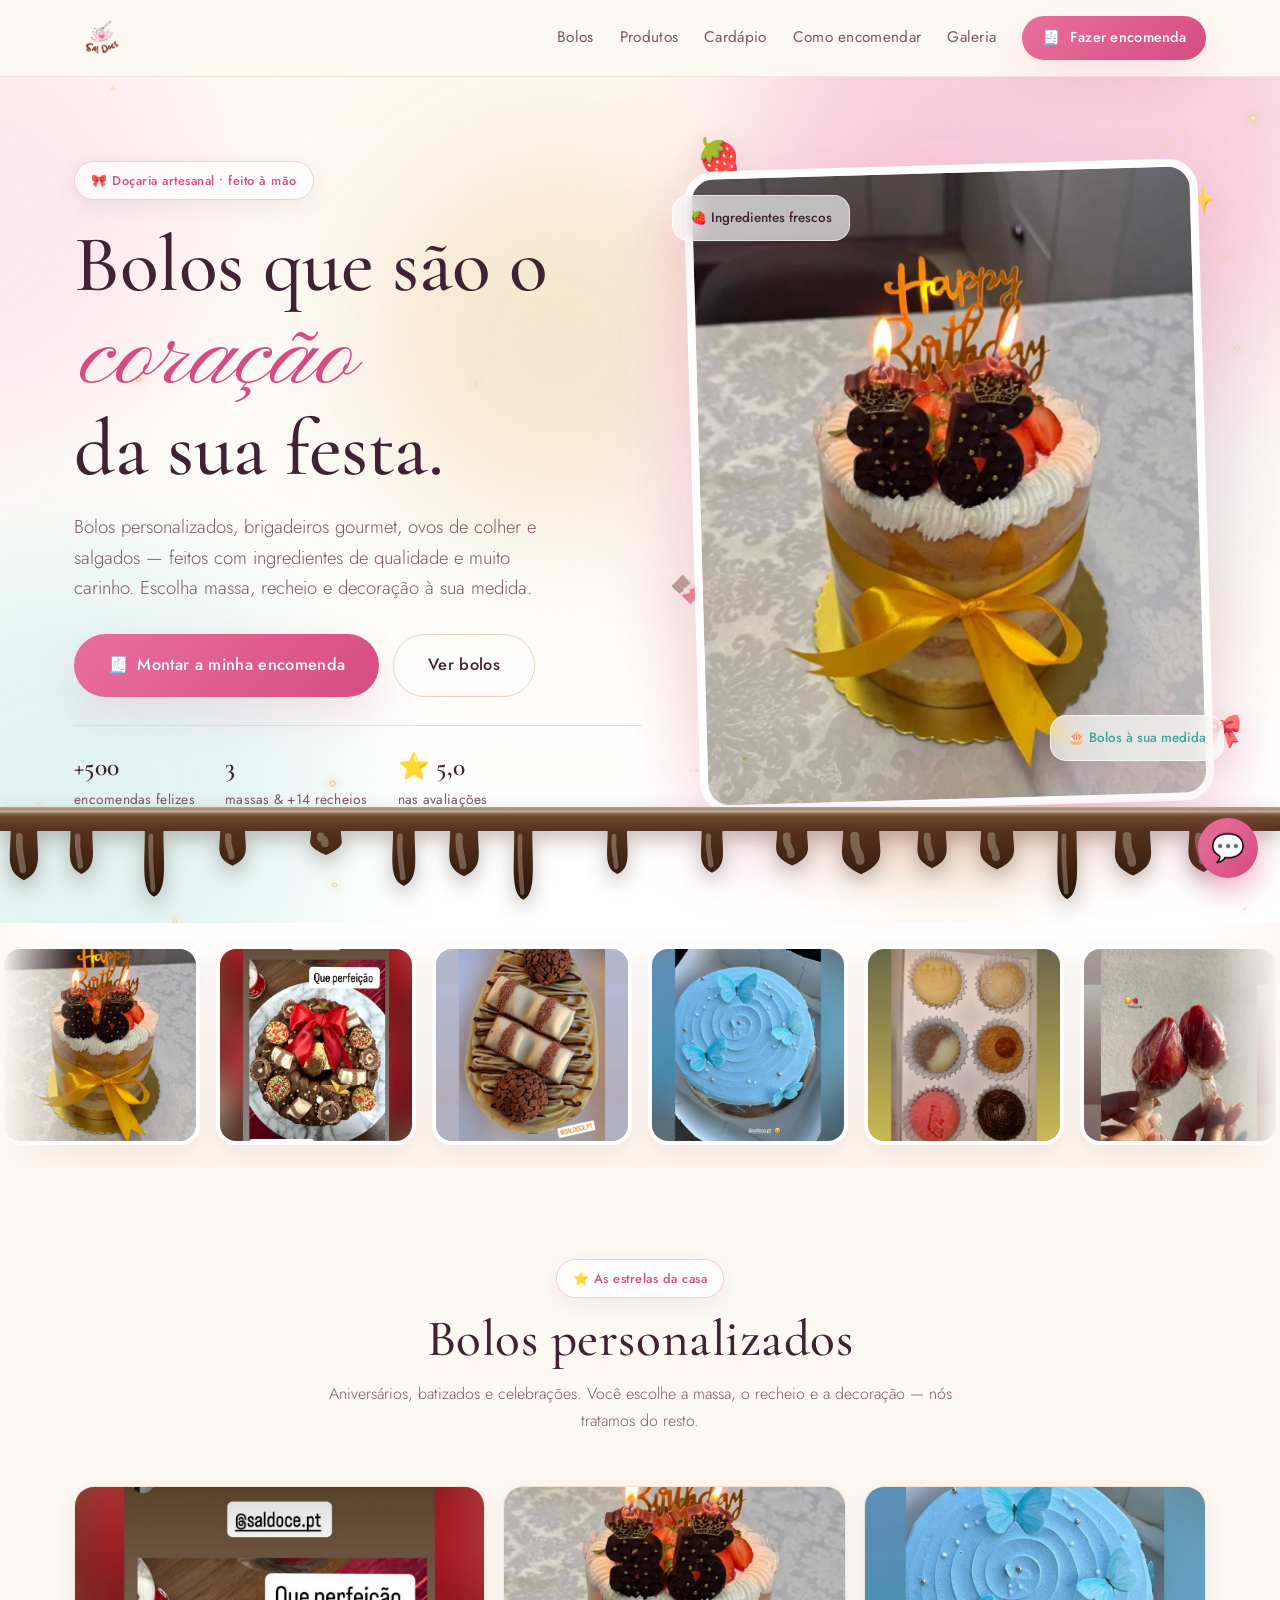
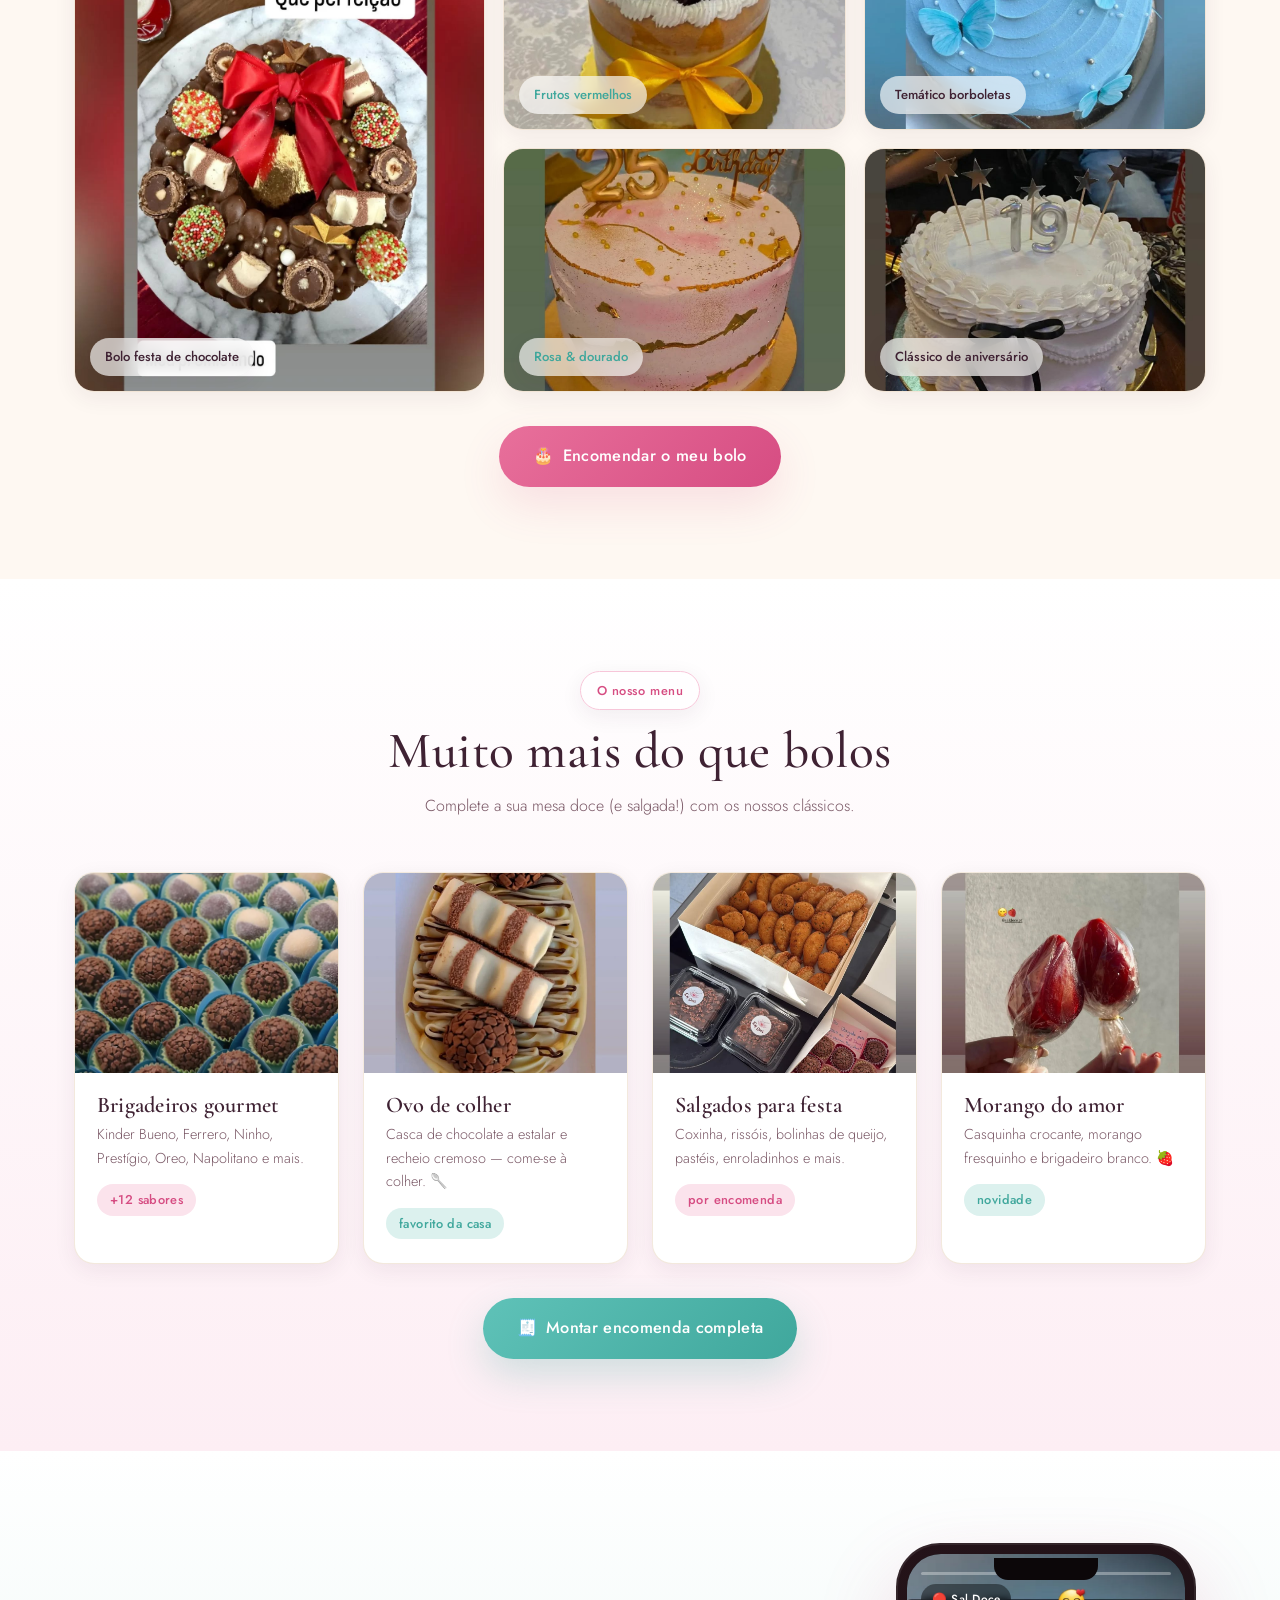
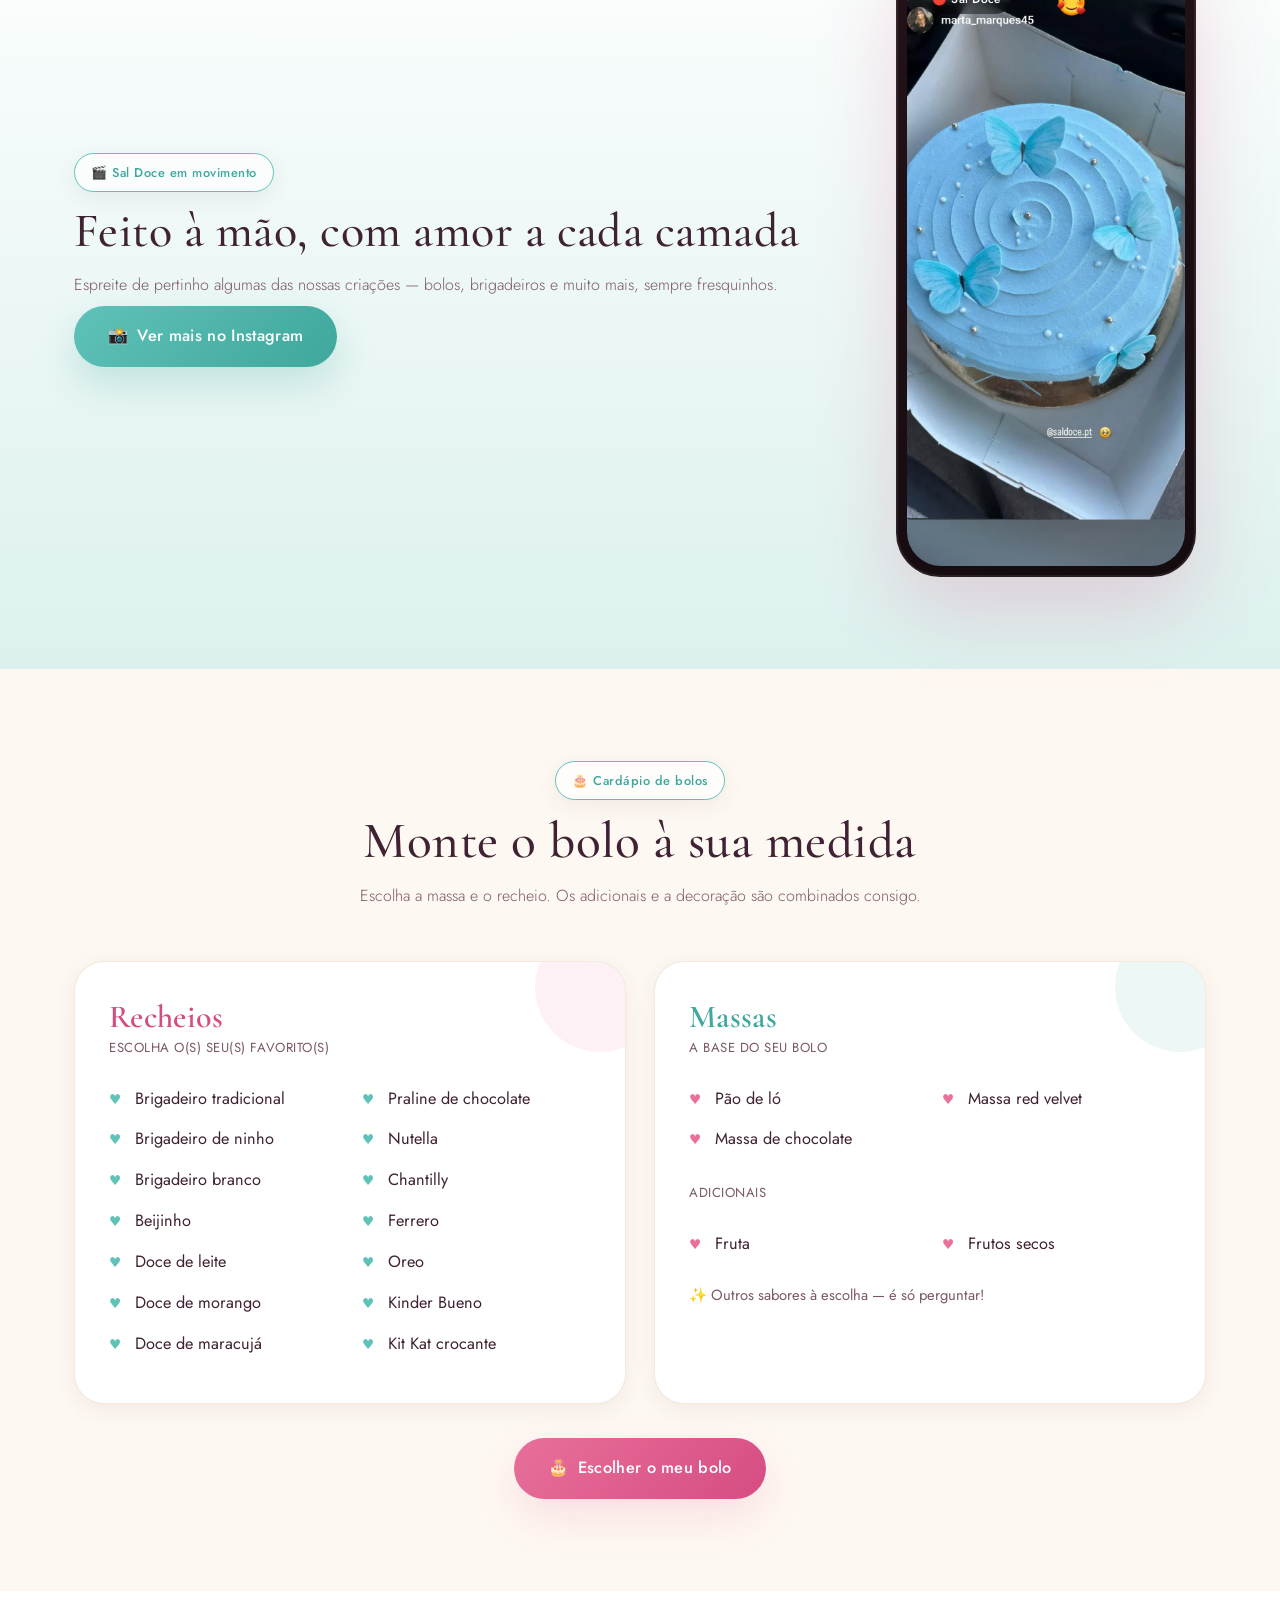
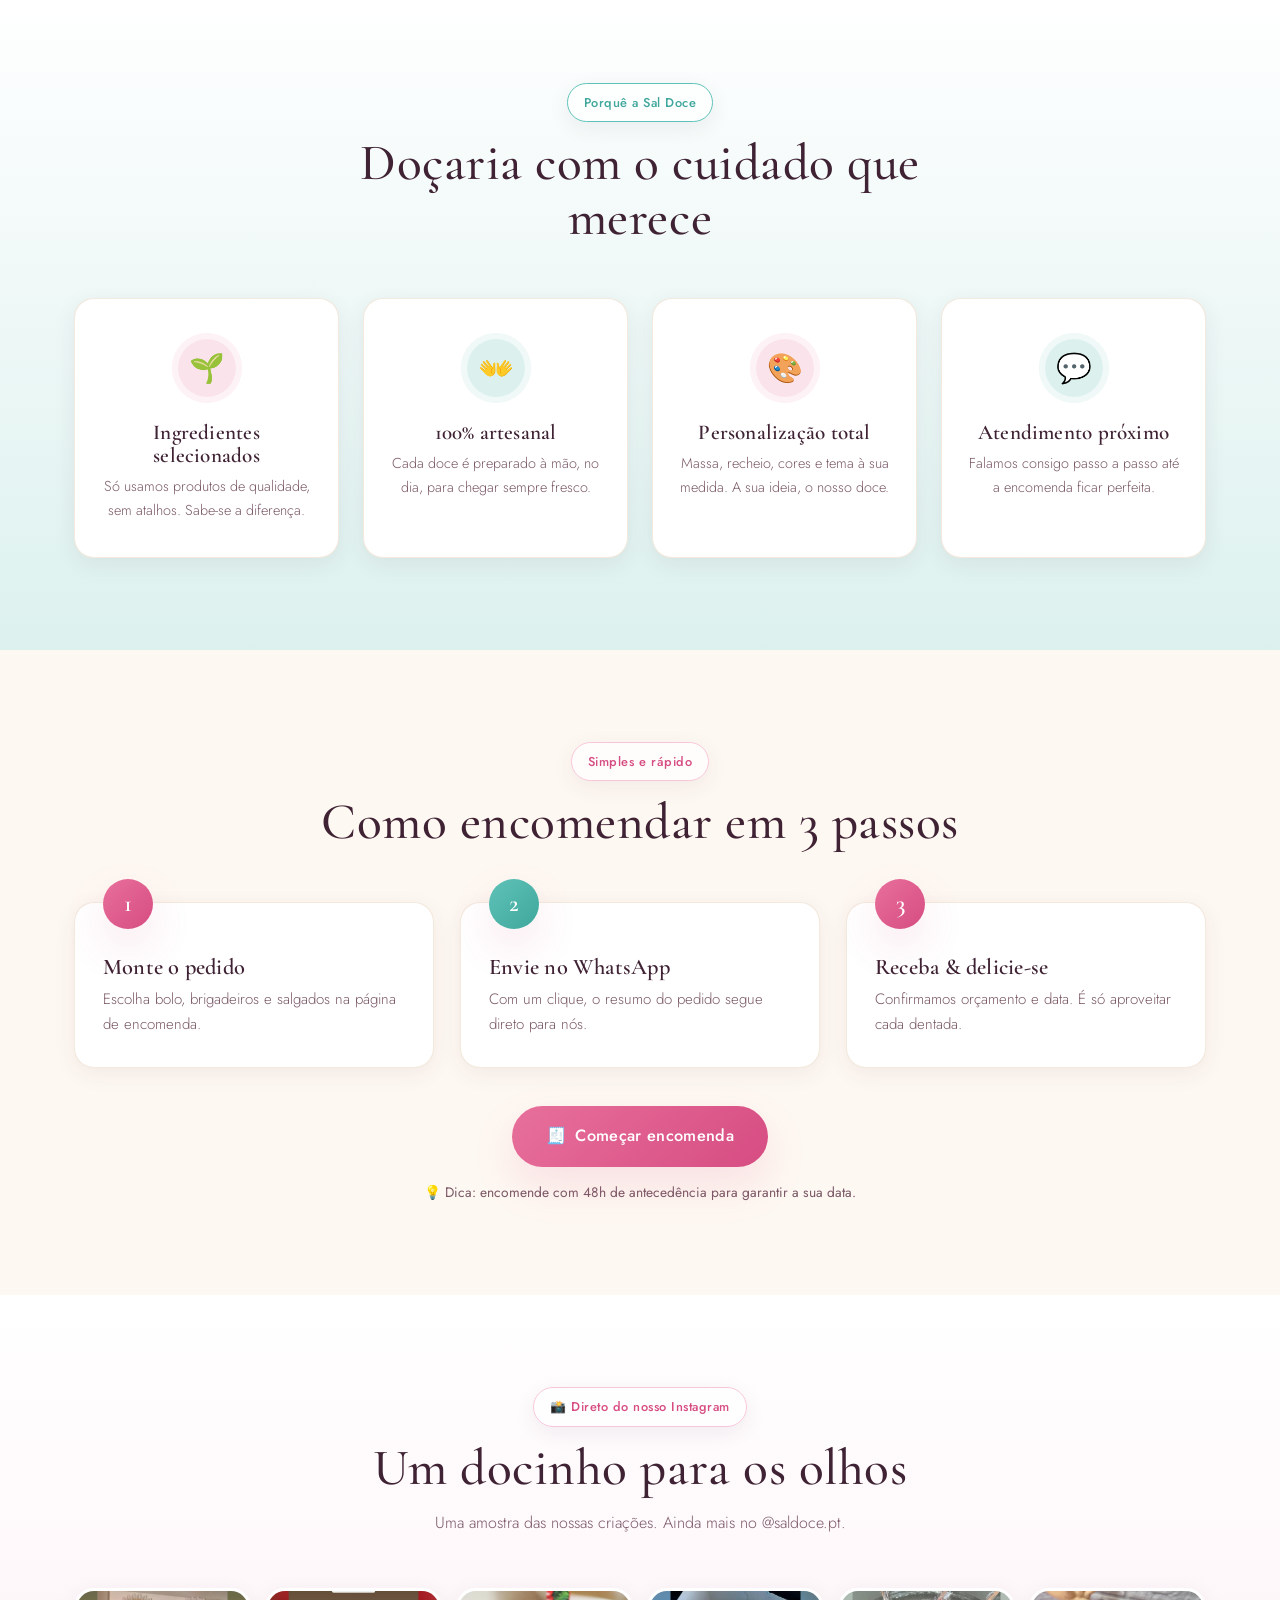
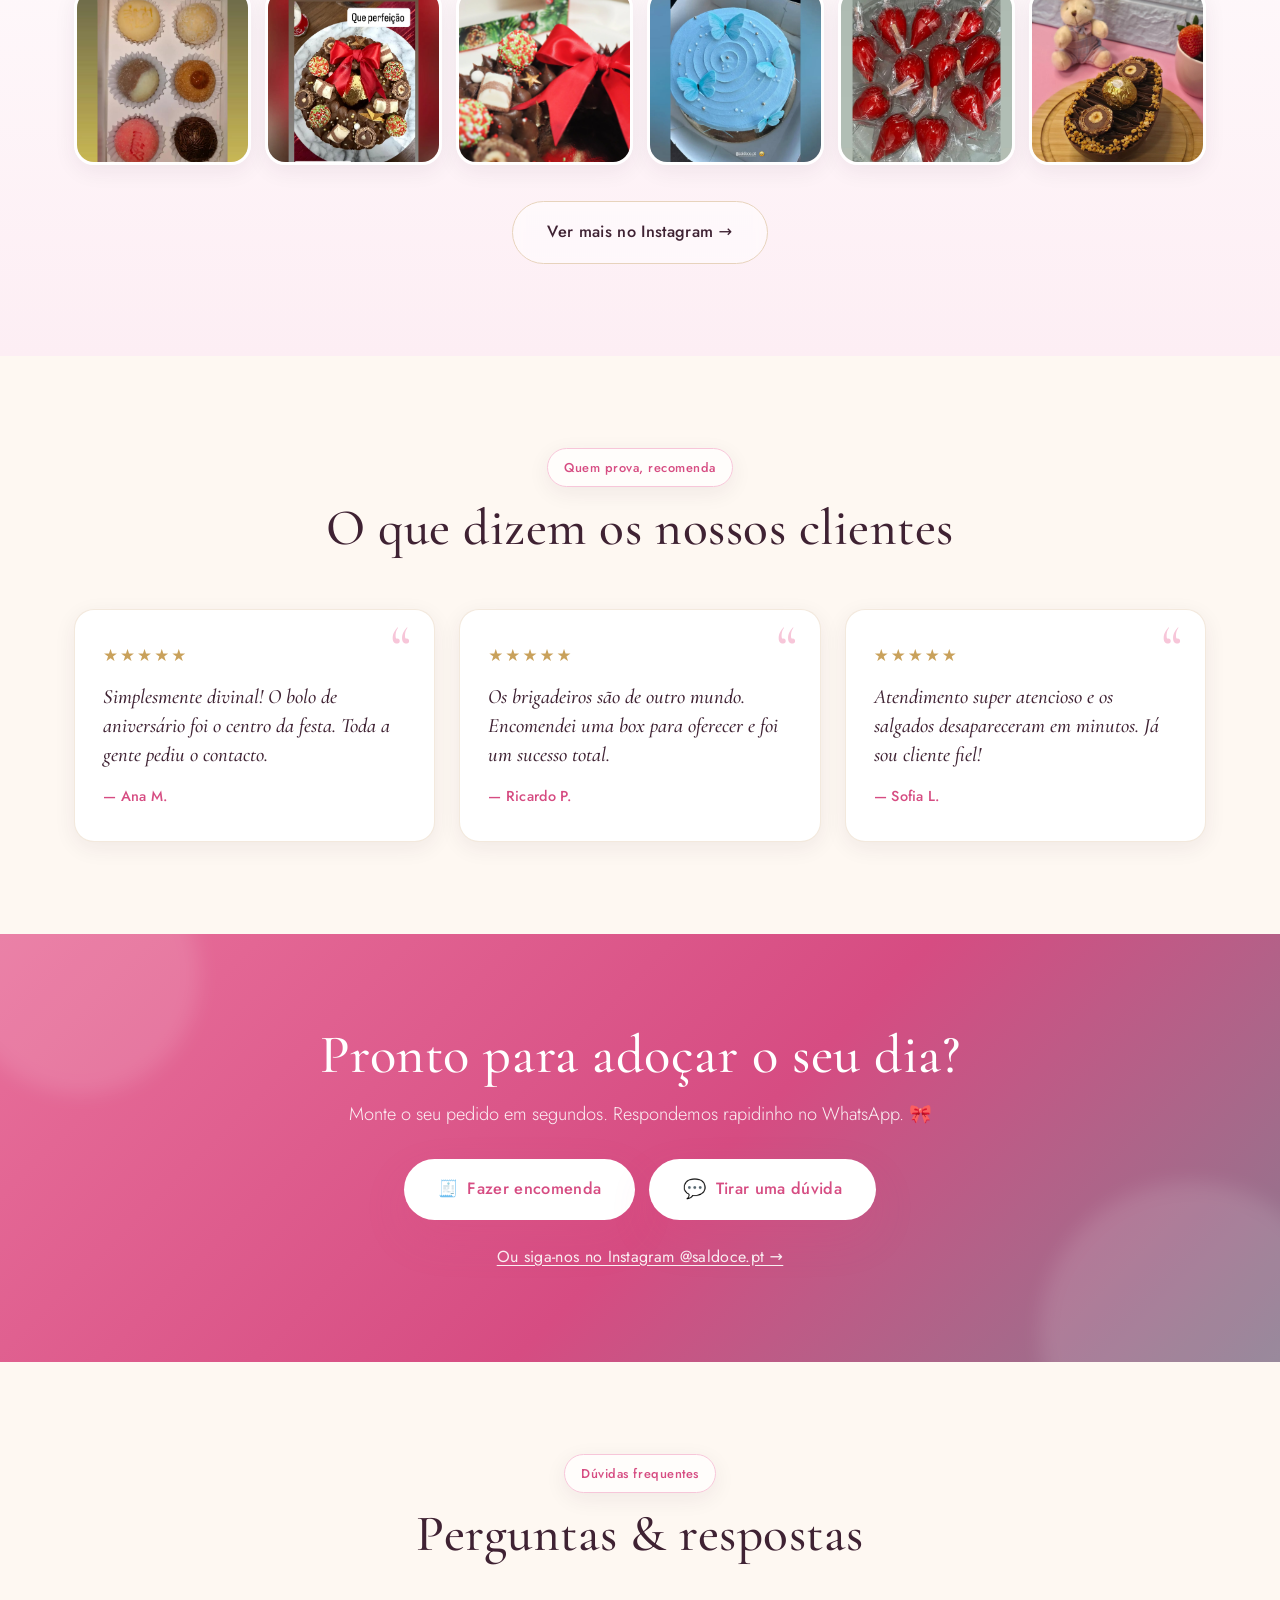
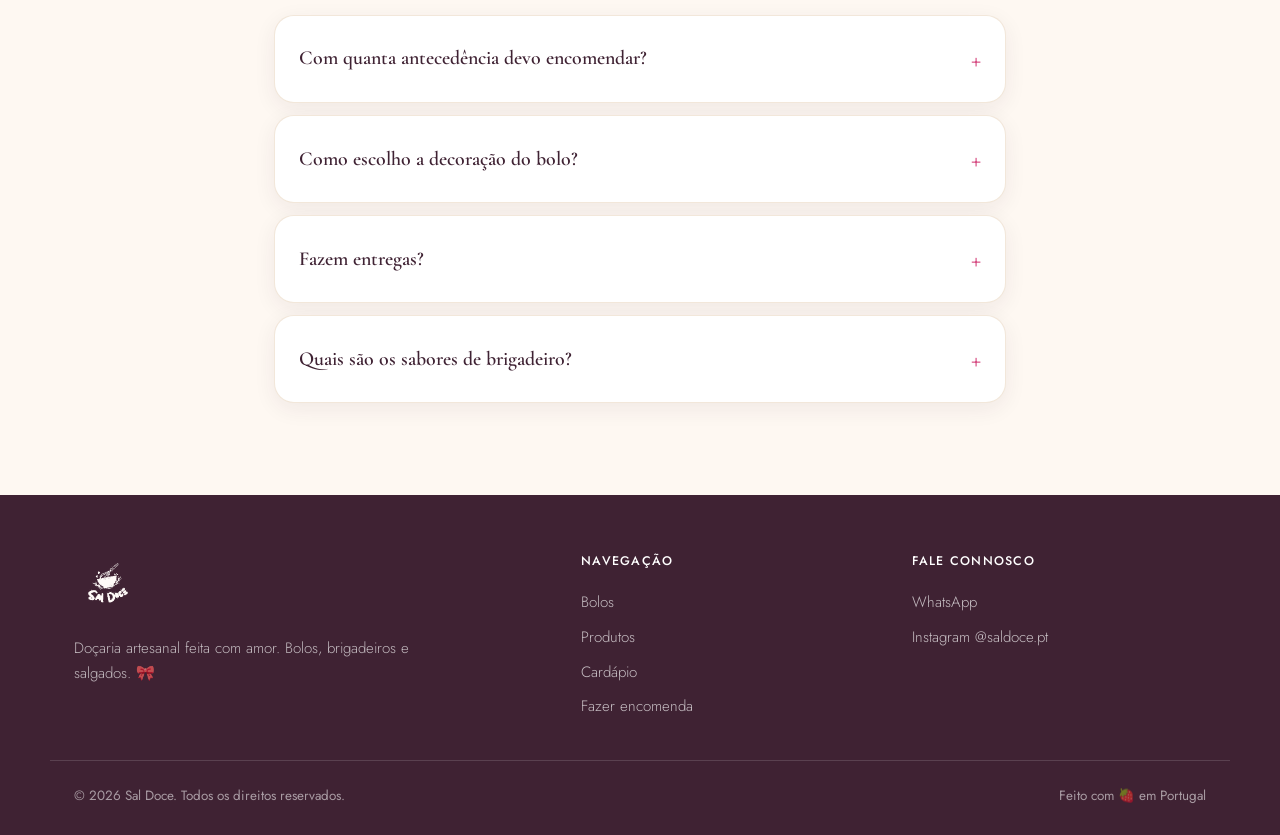
==== commit 7918b67f: "Melhorias: chocolate realista, reel, painel da capa e correções - Chocolate a escorrer refeito: ping" ====
--- a/index.html
+++ b/index.html
@@ -5,7 +5,7 @@
   <meta name="viewport" content="width=device-width, initial-scale=1.0" />
   <meta name="theme-color" content="#E8709B" />
   <title>Sal Doce — Doçaria Artesanal | Bolos, Brigadeiros &amp; Salgados</title>
-  <meta name="description" content="Sal Doce — bolos personalizados, brigadeiros gourmet, cheesecakes e salgados artesanais. Monte a sua encomenda e envie pelo WhatsApp." />
+  <meta name="description" content="Sal Doce — bolos personalizados, brigadeiros gourmet, ovos de colher e salgados artesanais. Monte a sua encomenda e envie pelo WhatsApp." />
 
   <meta property="og:type" content="website" />
   <meta property="og:title" content="Sal Doce — Doçaria Artesanal" />
@@ -78,7 +78,7 @@
           <span class="line"><span class="w" style="--d:.80s">da</span> <span class="w" style="--d:.88s">sua</span> <span class="w" style="--d:.96s">festa.</span></span>
         </h1>
         <p class="lead up" style="--d:1.05s">
-          Bolos personalizados, brigadeiros gourmet, cheesecakes e salgados —
+          Bolos personalizados, brigadeiros gourmet, ovos de colher e salgados —
           feitos com ingredientes de qualidade e muito carinho. Escolha massa,
           recheio e decoração à sua medida.
         </p>
@@ -100,7 +100,7 @@
       <div class="hero-visual up-scale" style="--d:.5s">
         <div class="hero-halo" aria-hidden="true"></div>
         <div class="hero-photo">
-          <img src="assets/cake-hero.jpg" alt="Bolo personalizado da Sal Doce, cor-de-rosa com detalhes dourados" loading="eager" width="640" height="800" />
+          <img id="heroImg" src="assets/cake-berry.webp" alt="Bolo personalizado da Sal Doce" loading="eager" width="640" height="800" />
         </div>
         <div class="hero-badge glass hero-badge-1">🍓 Ingredientes frescos</div>
         <div class="hero-badge glass hero-badge-2 menta">🎂 Bolos à sua medida</div>
@@ -120,7 +120,7 @@
       <div class="strip-item"><img src="assets/cake-butterfly.webp" alt="Bolo temático com borboletas" loading="lazy"></div>
       <div class="strip-item"><img src="assets/brig-box.webp" alt="Caixa de brigadeiros variados" loading="lazy"></div>
       <div class="strip-item"><img src="assets/morango.webp" alt="Morango do amor" loading="lazy"></div>
-      <div class="strip-item"><img src="assets/cake-strawberry.webp" alt="Bolo de morango" loading="lazy"></div>
+      <div class="strip-item"><img src="assets/g1-brigadeiros.webp" alt="Tabuleiro de brigadeiros" loading="lazy"></div>
       <div class="strip-item"><img src="assets/salgados.webp" alt="Salgadinhos para festa" loading="lazy"></div>
       <div class="strip-item"><img src="assets/cake-white.webp" alt="Bolo branco de aniversário" loading="lazy"></div>
       <div class="strip-item"><img src="assets/box-mae.webp" alt="Box de presente" loading="lazy"></div>
@@ -140,7 +140,7 @@
         <figure class="bolo"><img src="assets/cake-redbow.webp" alt="Bolo de chocolate com laço vermelho e brigadeiros" loading="lazy"><figcaption class="bolo-tag">Bolo festa de chocolate</figcaption></figure>
         <figure class="bolo"><img src="assets/cake-berry.webp" alt="Bolo com frutos vermelhos e chantilly" loading="lazy"><figcaption class="bolo-tag menta">Frutos vermelhos</figcaption></figure>
         <figure class="bolo"><img src="assets/cake-butterfly.webp" alt="Bolo temático com borboletas" loading="lazy"><figcaption class="bolo-tag">Temático borboletas</figcaption></figure>
-        <figure class="bolo"><img src="assets/cake-strawberry.webp" alt="Bolo de morango em camadas" loading="lazy"><figcaption class="bolo-tag menta">Naked de morango</figcaption></figure>
+        <figure class="bolo"><img src="assets/cake-hero.jpg" alt="Bolo rosa marmoreado com folha de ouro" loading="lazy"><figcaption class="bolo-tag menta">Rosa &amp; dourado</figcaption></figure>
         <figure class="bolo"><img src="assets/cake-white.webp" alt="Bolo branco de aniversário" loading="lazy"><figcaption class="bolo-tag">Clássico de aniversário</figcaption></figure>
       </div>
 
@@ -161,7 +161,7 @@
 
       <div class="cards">
         <article class="card reveal">
-          <div class="card-media"><img src="assets/brig-box.webp" alt="Caixa de brigadeiros gourmet" loading="lazy"></div>
+          <div class="card-media"><img src="assets/g1-brigadeiros.webp" alt="Tabuleiro cheio de brigadeiros gourmet" loading="lazy"></div>
           <div class="card-body">
             <h3>Brigadeiros gourmet</h3>
             <p>Kinder Bueno, Ferrero, Ninho, Prestígio, Oreo, Napolitano e mais.</p>
@@ -169,11 +169,11 @@
           </div>
         </article>
         <article class="card reveal">
-          <div class="card-media"><img src="assets/kitkat.webp" alt="Cheesecake e sobremesas com Kit Kat" loading="lazy"></div>
+          <div class="card-media"><img src="assets/kitkat.webp" alt="Ovo de colher recheado" loading="lazy"></div>
           <div class="card-body">
-            <h3>Cheesecakes &amp; doces</h3>
-            <p>Cremosos e irresistíveis, com aquele toque especial da casa.</p>
-            <span class="card-price menta">favoritos da casa</span>
+            <h3>Ovo de colher</h3>
+            <p>Casca de chocolate a estalar e recheio cremoso — come-se à colher. 🥄</p>
+            <span class="card-price menta">favorito da casa</span>
           </div>
         </article>
         <article class="card reveal">
@@ -196,6 +196,32 @@
 
       <div class="center reveal" style="margin-top:34px">
         <a href="encomenda.html" class="btn btn-menta btn-lg"><span aria-hidden="true">🧾</span> Montar encomenda completa</a>
+      </div>
+    </div>
+  </section>
+
+  <!-- ============ REEL / VÍDEO ============ -->
+  <section class="section section-reel" id="reel">
+    <div class="container reel-grid">
+      <div class="reel-copy reveal">
+        <span class="eyebrow menta">🎬 Sal Doce em movimento</span>
+        <h2>Feito à mão, com amor a cada camada</h2>
+        <p class="section-sub">Espreite de pertinho algumas das nossas criações — bolos, brigadeiros e muito mais, sempre fresquinhos.</p>
+        <a href="INSTAGRAM_URL" class="btn btn-menta btn-lg" target="_blank" rel="noopener" style="margin-top:8px"><span aria-hidden="true">📸</span> Ver mais no Instagram</a>
+      </div>
+
+      <div class="reel-phone reveal" aria-label="Mostra de criações da Sal Doce">
+        <div class="reel-notch"></div>
+        <div class="reel-screen" data-reel>
+          <img src="assets/cake-berry.webp" alt="Bolo com frutos vermelhos" class="reel-slide" />
+          <img src="assets/cake-butterfly.webp" alt="Bolo temático com borboletas" class="reel-slide" />
+          <img src="assets/kitkat.webp" alt="Ovo de colher" class="reel-slide" />
+          <img src="assets/g1-brigadeiros.webp" alt="Tabuleiro de brigadeiros" class="reel-slide" />
+          <img src="assets/cake-white.webp" alt="Bolo branco de aniversário" class="reel-slide" />
+          <img src="assets/morango.webp" alt="Morango do amor" class="reel-slide" />
+          <div class="reel-badge">🔴 Sal Doce</div>
+          <div class="reel-progress" data-reel-progress></div>
+        </div>
       </div>
     </div>
   </section>
@@ -298,8 +324,8 @@
         <p class="section-sub">Uma amostra das nossas criações. Ainda mais no @saldoce.pt.</p>
       </div>
       <div class="gallery">
-        <a class="g-item reveal" href="INSTAGRAM_URL" target="_blank" rel="noopener"><img src="assets/g1-brigadeiros.webp" alt="Tabuleiro de brigadeiros" loading="lazy"></a>
-        <a class="g-item reveal" href="INSTAGRAM_URL" target="_blank" rel="noopener"><img src="assets/cake-berry.webp" alt="Bolo com frutos vermelhos" loading="lazy"></a>
+        <a class="g-item reveal" href="INSTAGRAM_URL" target="_blank" rel="noopener"><img src="assets/brig-box.webp" alt="Caixa de brigadeiros variados" loading="lazy"></a>
+        <a class="g-item reveal" href="INSTAGRAM_URL" target="_blank" rel="noopener"><img src="assets/cake-redbow.webp" alt="Bolo de chocolate com laço" loading="lazy"></a>
         <a class="g-item reveal" href="INSTAGRAM_URL" target="_blank" rel="noopener"><img src="assets/g6-box-laco.webp" alt="Box de doces com laço" loading="lazy"></a>
         <a class="g-item reveal" href="INSTAGRAM_URL" target="_blank" rel="noopener"><img src="assets/cake-butterfly.webp" alt="Bolo temático borboletas" loading="lazy"></a>
         <a class="g-item reveal" href="INSTAGRAM_URL" target="_blank" rel="noopener"><img src="assets/morango-tray.webp" alt="Morangos do amor" loading="lazy"></a>
--- a/styles.css
+++ b/styles.css
@@ -153,16 +153,16 @@
 .sparkles i { position: absolute; width: 6px; height: 6px; border-radius: 50%; background: radial-gradient(circle, #fff 0%, var(--dourado-cl) 60%, transparent 70%); box-shadow: 0 0 8px rgba(232,206,151,.9); animation: twinkle 3s ease-in-out infinite; }
 @keyframes twinkle { 0%, 100% { opacity: 0; transform: scale(.4); } 50% { opacity: 1; transform: scale(1); } }
 
-/* ingredientes a flutuar */
+/* ingredientes a flutuar (decoram à volta do bolo, longe do texto) */
 .floaties { position: absolute; inset: 0; z-index: 1; pointer-events: none; }
-.fl { position: absolute; font-size: 2rem; opacity: .85; filter: drop-shadow(0 8px 14px rgba(214,76,130,.18)); animation: float-y 9s ease-in-out infinite; }
-.fl-1 { top: 16%; left: 6%; font-size: 2.4rem; animation-duration: 10s; }
-.fl-2 { top: 62%; left: 10%; animation-duration: 12s; animation-delay: 1s; filter: blur(.4px); }
-.fl-3 { top: 78%; left: 44%; font-size: 1.7rem; animation-duration: 8.5s; animation-delay: .6s; opacity: .7; }
-.fl-4 { top: 22%; right: 40%; font-size: 1.5rem; animation-duration: 7s; }
-.fl-5 { top: 70%; right: 8%; font-size: 2.1rem; animation-duration: 11s; animation-delay: 1.5s; }
-.fl-6 { top: 10%; right: 12%; font-size: 1.8rem; animation-duration: 9.5s; animation-delay: .3s; opacity: .6; filter: blur(.6px); }
-@keyframes float-y { 0%, 100% { transform: translateY(0) rotate(-4deg); } 50% { transform: translateY(-26px) rotate(4deg); } }
+.fl { position: absolute; font-size: 2rem; opacity: .9; filter: drop-shadow(0 10px 16px rgba(214,76,130,.22)); animation: float-y 9s ease-in-out infinite; will-change: transform; }
+.fl-1 { top: 6%;  right: 42%; font-size: 2.3rem; animation-duration: 10s; }
+.fl-2 { top: 58%; right: 45%; font-size: 1.7rem; animation-duration: 12s; animation-delay: 1s; opacity: .75; filter: blur(.5px) drop-shadow(0 10px 16px rgba(95,194,184,.25)); }
+.fl-3 { top: 84%; right: 26%; font-size: 1.6rem; animation-duration: 8.5s; animation-delay: .6s; opacity: .8; }
+.fl-4 { top: 12%; right: 5%;  font-size: 1.7rem; animation-duration: 7.5s; }
+.fl-5 { top: 74%; right: 3%;  font-size: 2.1rem; animation-duration: 11s; animation-delay: 1.5s; }
+.fl-6 { top: 40%; right: 30%; font-size: 1.6rem; animation-duration: 9.5s; animation-delay: .3s; opacity: .6; filter: blur(.6px); }
+@keyframes float-y { 0% { transform: translate(0,0) rotate(-6deg); } 50% { transform: translate(10px,-28px) rotate(8deg); } 100% { transform: translate(0,0) rotate(-6deg); } }
 
 .hero-grid { position: relative; z-index: 2; display: grid; grid-template-columns: 1.05fr 0.95fr; gap: 50px; align-items: center; }
 
@@ -201,15 +201,20 @@
 @keyframes upscale { to { opacity: 1; transform: none; } }
 @keyframes wordrise { to { opacity: 1; transform: none; } }
 
-/* ---------- Chocolate a escorrer ---------- */
-.drip-wrap { position: relative; z-index: 3; margin: 26px auto 0; max-width: var(--maxw); padding: 0 24px; }
-.drip { position: relative; height: 46px; line-height: 0; }
-.drip svg { width: 100%; height: 100%; display: block; filter: drop-shadow(0 6px 8px rgba(58,32,22,.25)); }
-.drip .stal { transform-box: fill-box; transform-origin: top center; animation: stal 3.2s ease-in-out infinite; }
-.drip .stal.d2 { animation-delay: .9s; } .drip .stal.d3 { animation-delay: 1.8s; } .drip .stal.d4 { animation-delay: .4s; } .drip .stal.d5 { animation-delay: 2.4s; }
-@keyframes stal { 0%,100% { transform: scaleY(.85); } 50% { transform: scaleY(1.4); } }
-.drip .bead { position: absolute; top: 22px; width: 11px; height: 14px; margin-left: -5.5px; background: linear-gradient(#5A3520, #3A2016); border-radius: 50% 50% 50% 50% / 42% 42% 58% 58%; box-shadow: inset 2px 1px 2px rgba(255,255,255,.18); opacity: 0; animation: bead 3.4s cubic-bezier(.5,0,.85,.5) infinite; }
-@keyframes bead { 0%, 12% { transform: translateY(0) scale(.5, .35); opacity: 0; } 26% { opacity: 1; transform: translateY(0) scale(.85, 1); } 55% { opacity: 1; } 100% { transform: translateY(58px) scale(.7, 1.25); opacity: 0; } }
+/* ---------- Chocolate a escorrer (realista) ---------- */
+.drip-wrap { position: relative; z-index: 4; width: 100%; margin-top: -4px; line-height: 0; }
+.drip { position: relative; width: 100%; height: 96px; line-height: 0; }
+.drip svg { width: 100%; height: 100%; display: block; filter: drop-shadow(0 8px 10px rgba(46,26,14,.28)); }
+.drip .bead { position: absolute; top: 30px; width: 13px; height: 17px; margin-left: -6.5px;
+  background: radial-gradient(42% 34% at 38% 30%, rgba(255,255,255,.55), rgba(255,255,255,0) 60%), linear-gradient(#5A3520, #2E1A0E);
+  border-radius: 50% 50% 50% 50% / 40% 40% 60% 60%;
+  opacity: 0; animation: bead 3.6s cubic-bezier(.55,0,.9,.45) infinite; }
+@keyframes bead {
+  0%, 14% { transform: translateY(0) scale(.5, .35); opacity: 0; }
+  24% { opacity: 1; transform: translateY(4px) scale(.9, 1); }
+  60% { opacity: 1; }
+  100% { transform: translateY(64px) scale(.72, 1.3); opacity: 0; }
+}
 
 /* ---------- Carrossel automático ---------- */
 .strip { padding: 22px 0; background: linear-gradient(180deg, #fff, var(--creme2)); overflow: hidden; -webkit-mask-image: linear-gradient(90deg, transparent, #000 6%, #000 94%, transparent); mask-image: linear-gradient(90deg, transparent, #000 6%, #000 94%, transparent); }
@@ -219,6 +224,20 @@
 .strip-item:hover { transform: scale(1.05) rotate(-1deg); }
 .strip-item img { width: 100%; height: 100%; object-fit: cover; }
 @keyframes slide { from { transform: translateX(0); } to { transform: translateX(-50%); } }
+
+/* ---------- Reel / vídeo ---------- */
+.section-reel { background: linear-gradient(180deg, #fff 0%, var(--menta-suave) 100%); }
+.reel-grid { display: grid; grid-template-columns: 1fr 320px; gap: 54px; align-items: center; }
+.reel-copy h2 { font-size: clamp(2rem, 4.2vw, 3rem); font-weight: 500; margin: 14px 0 14px; }
+.reel-phone { justify-self: center; position: relative; width: 300px; aspect-ratio: 9 / 19; background: linear-gradient(160deg, #241319, #140b0f); border-radius: 44px; padding: 11px; box-shadow: var(--sombra-lg), inset 0 0 0 2px rgba(255,255,255,.08); }
+.reel-notch { position: absolute; top: 15px; left: 50%; transform: translateX(-50%); width: 104px; height: 22px; background: #0c0709; border-radius: 0 0 14px 14px; z-index: 4; }
+.reel-screen { position: relative; width: 100%; height: 100%; border-radius: 34px; overflow: hidden; background: #000; }
+.reel-slide { position: absolute; inset: 0; width: 100%; height: 100%; object-fit: cover; opacity: 0; transform: scale(1); transition: opacity 1s ease, transform 3.4s ease; }
+.reel-slide.active { opacity: 1; transform: scale(1.12); z-index: 1; }
+.reel-badge { position: absolute; top: 30px; left: 14px; z-index: 3; background: rgba(0,0,0,.42); color: #fff; font-size: .74rem; font-weight: 500; padding: 5px 11px; border-radius: 999px; backdrop-filter: blur(4px); letter-spacing: .02em; }
+.reel-progress { position: absolute; top: 18px; left: 14px; right: 14px; height: 3px; background: rgba(255,255,255,.32); border-radius: 2px; overflow: hidden; z-index: 3; }
+.reel-progress::after { content: ""; display: block; height: 100%; background: #fff; width: 0; animation: reelprog 2.8s linear infinite; }
+@keyframes reelprog { from { width: 0; } to { width: 100%; } }
 
 /* ---------- Secções ---------- */
 .section { padding: 92px 0; }
@@ -362,9 +381,10 @@
 .order-block > header .ob-tog { margin-left: auto; width: 28px; height: 28px; border-radius: 50%; border: 2px solid var(--rosa); color: var(--rosa-forte); display: flex; align-items: center; justify-content: center; font-size: 1.2rem; transition: .25s var(--ease); }
 .order-block.open > header .ob-tog { background: var(--rosa); color: #fff; transform: rotate(45deg); }
 .order-body { display: grid; grid-template-rows: 0fr; transition: grid-template-rows .35s var(--ease); }
-.order-body > div { overflow: hidden; }
+.order-body > div { overflow: hidden; min-height: 0; }
 .order-block.open .order-body { grid-template-rows: 1fr; }
-.order-inner { padding: 4px 28px 28px; }
+.order-inner { padding: 4px 28px 28px; transition: padding .35s var(--ease); }
+.order-block:not(.open) .order-inner { padding-top: 0; padding-bottom: 0; }
 
 .field { margin-bottom: 22px; }
 .field > label.flabel { display: block; font-weight: 500; font-size: .96rem; margin-bottom: 11px; letter-spacing: .01em; }
@@ -417,7 +437,9 @@
 @media (max-width: 900px) {
   .hero-grid { grid-template-columns: 1fr; gap: 44px; }
   .hero-visual { max-width: 420px; margin: 0 auto; width: 100%; }
-  .floaties .fl-2, .floaties .fl-3 { display: none; }
+  .floaties { display: none; }
+  .reel-grid { grid-template-columns: 1fr; gap: 36px; justify-items: center; text-align: center; }
+  .reel-copy { max-width: 460px; }
   .cards, .features { grid-template-columns: repeat(2, 1fr); }
   .steps, .reviews, .menu-grid { grid-template-columns: 1fr; }
   .steps { gap: 40px; }
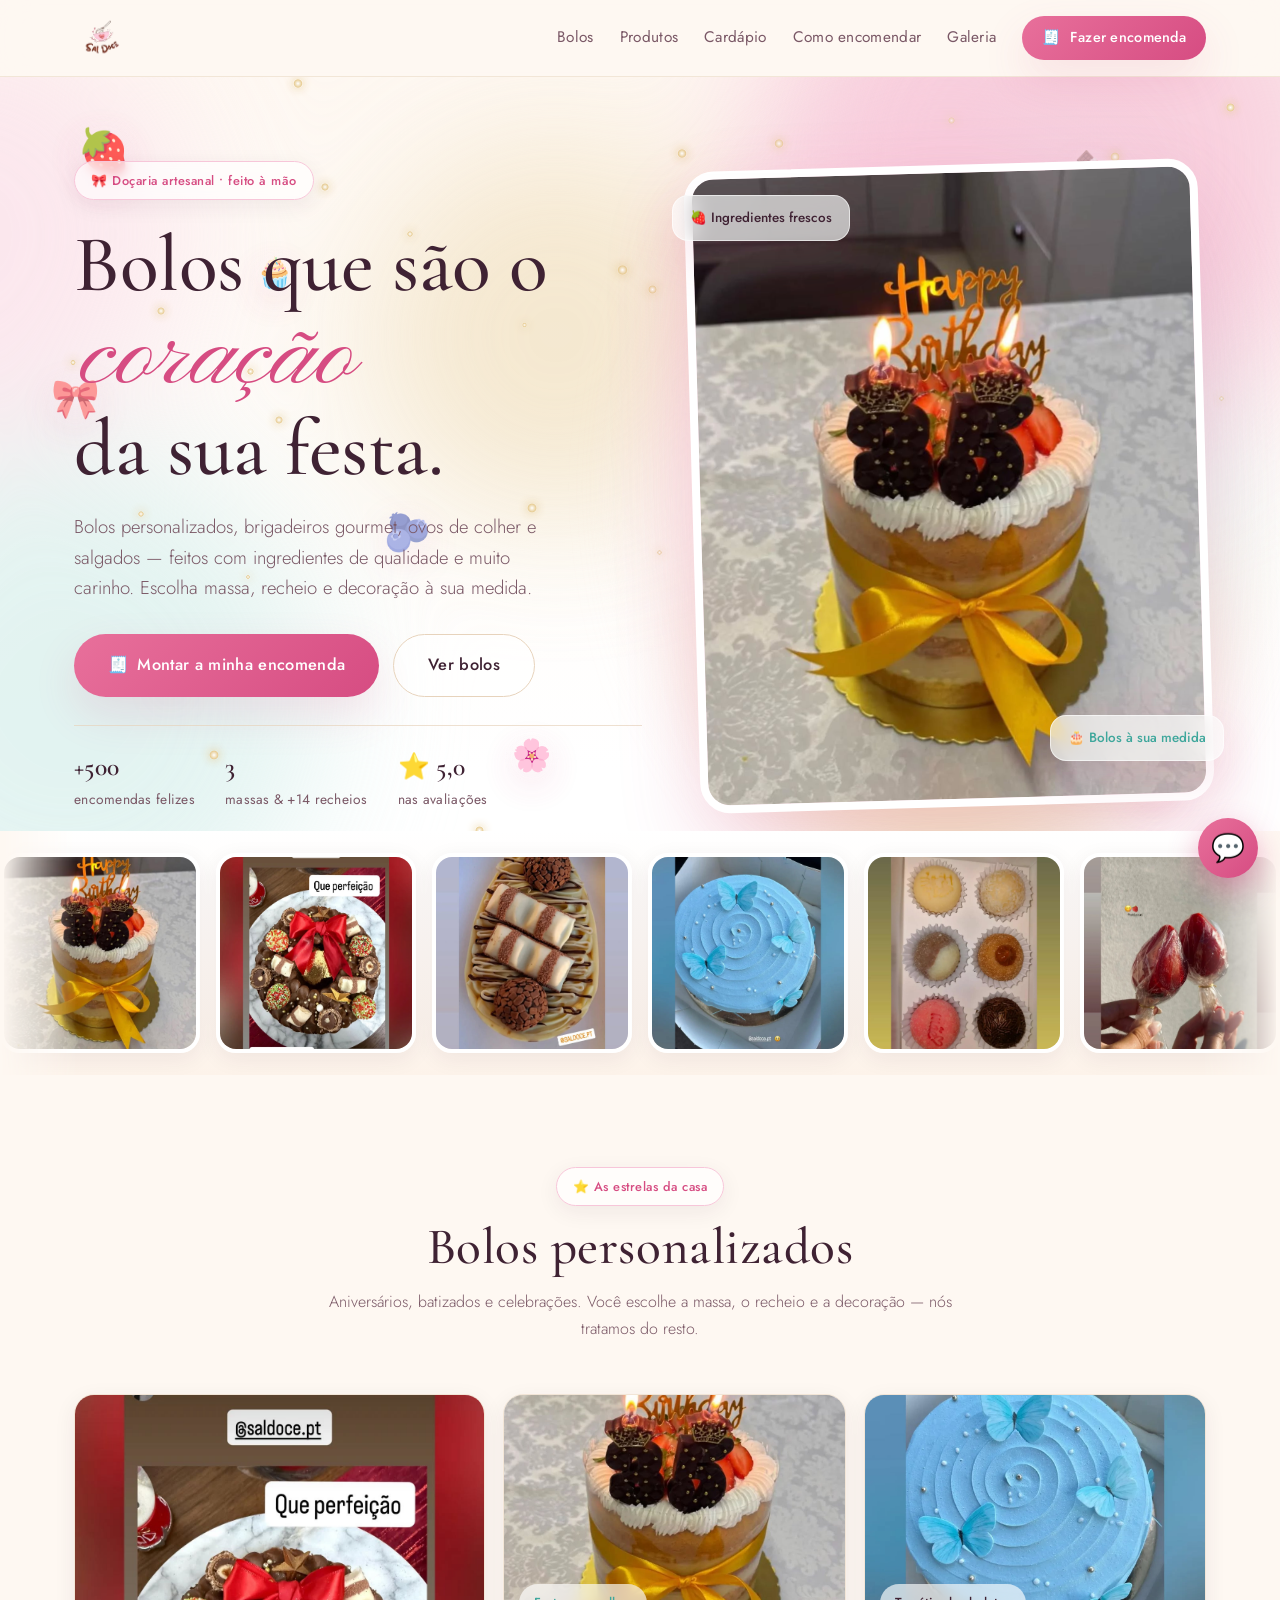
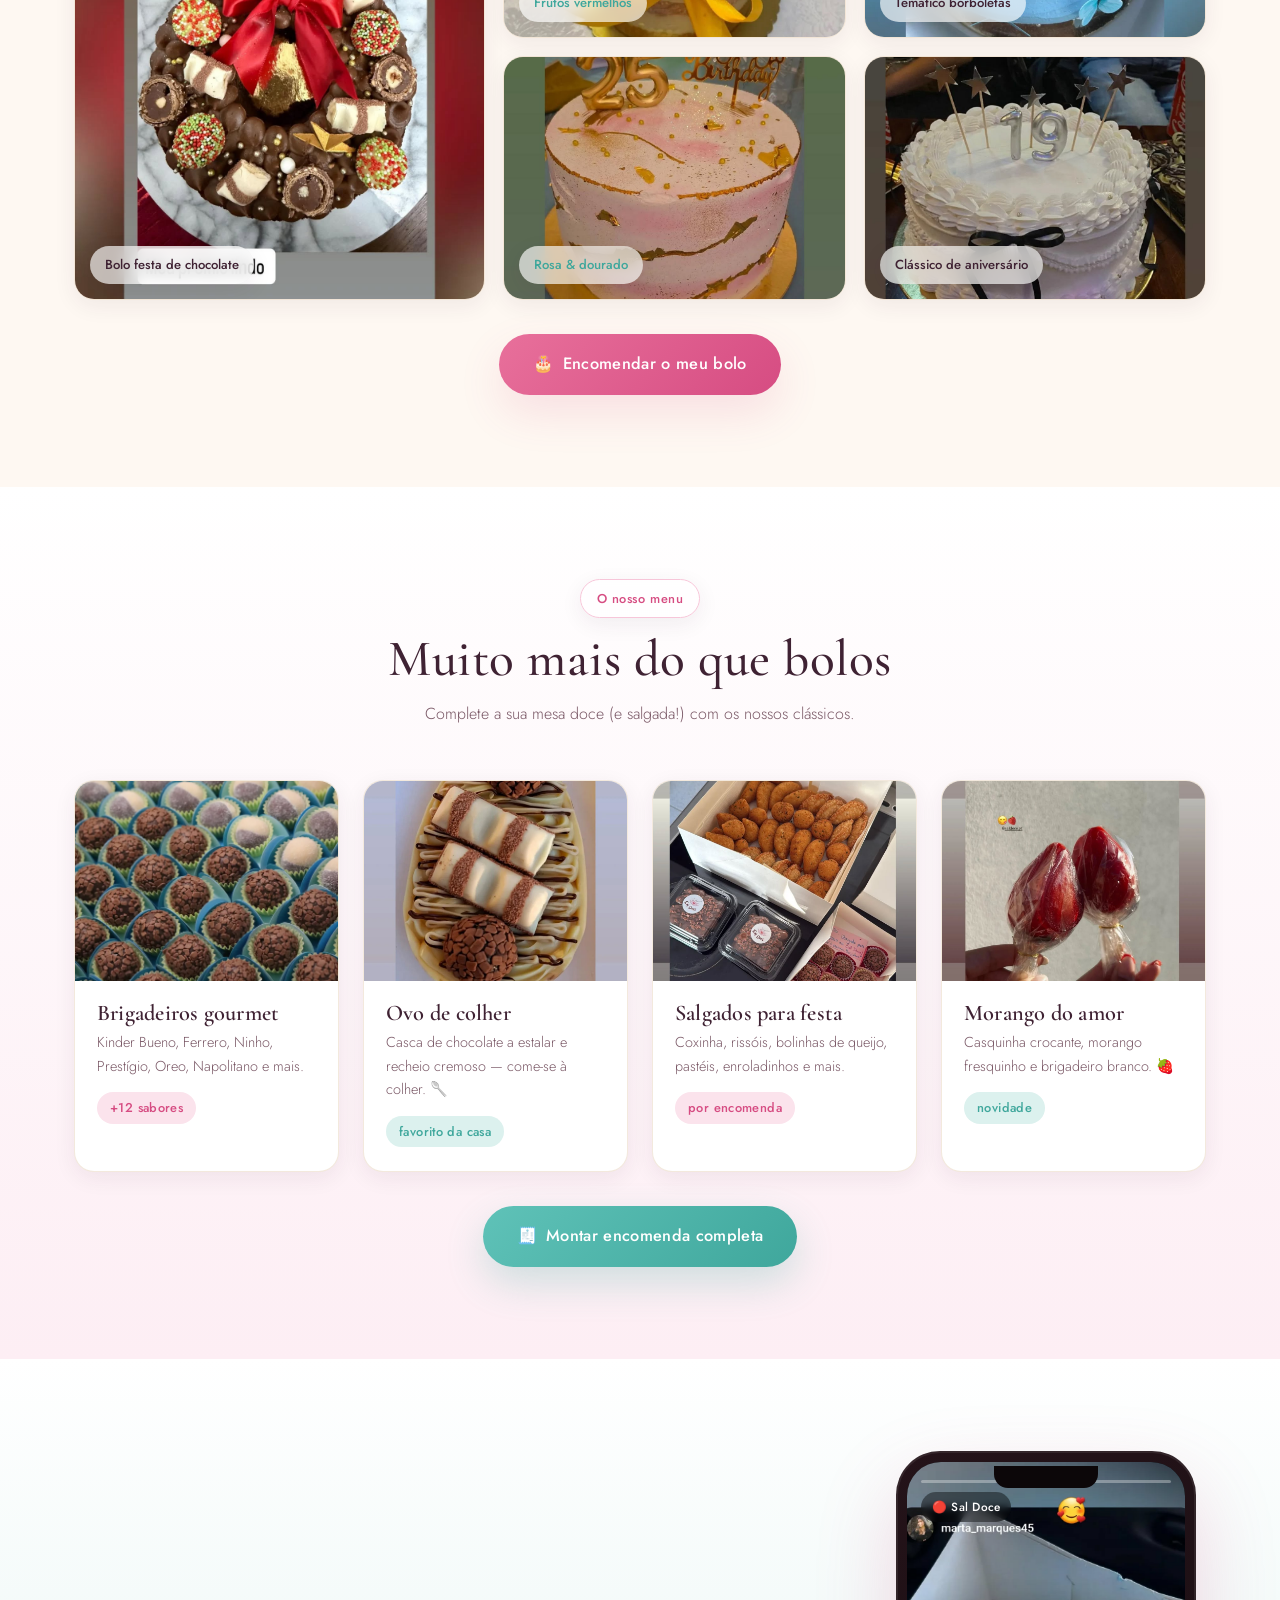
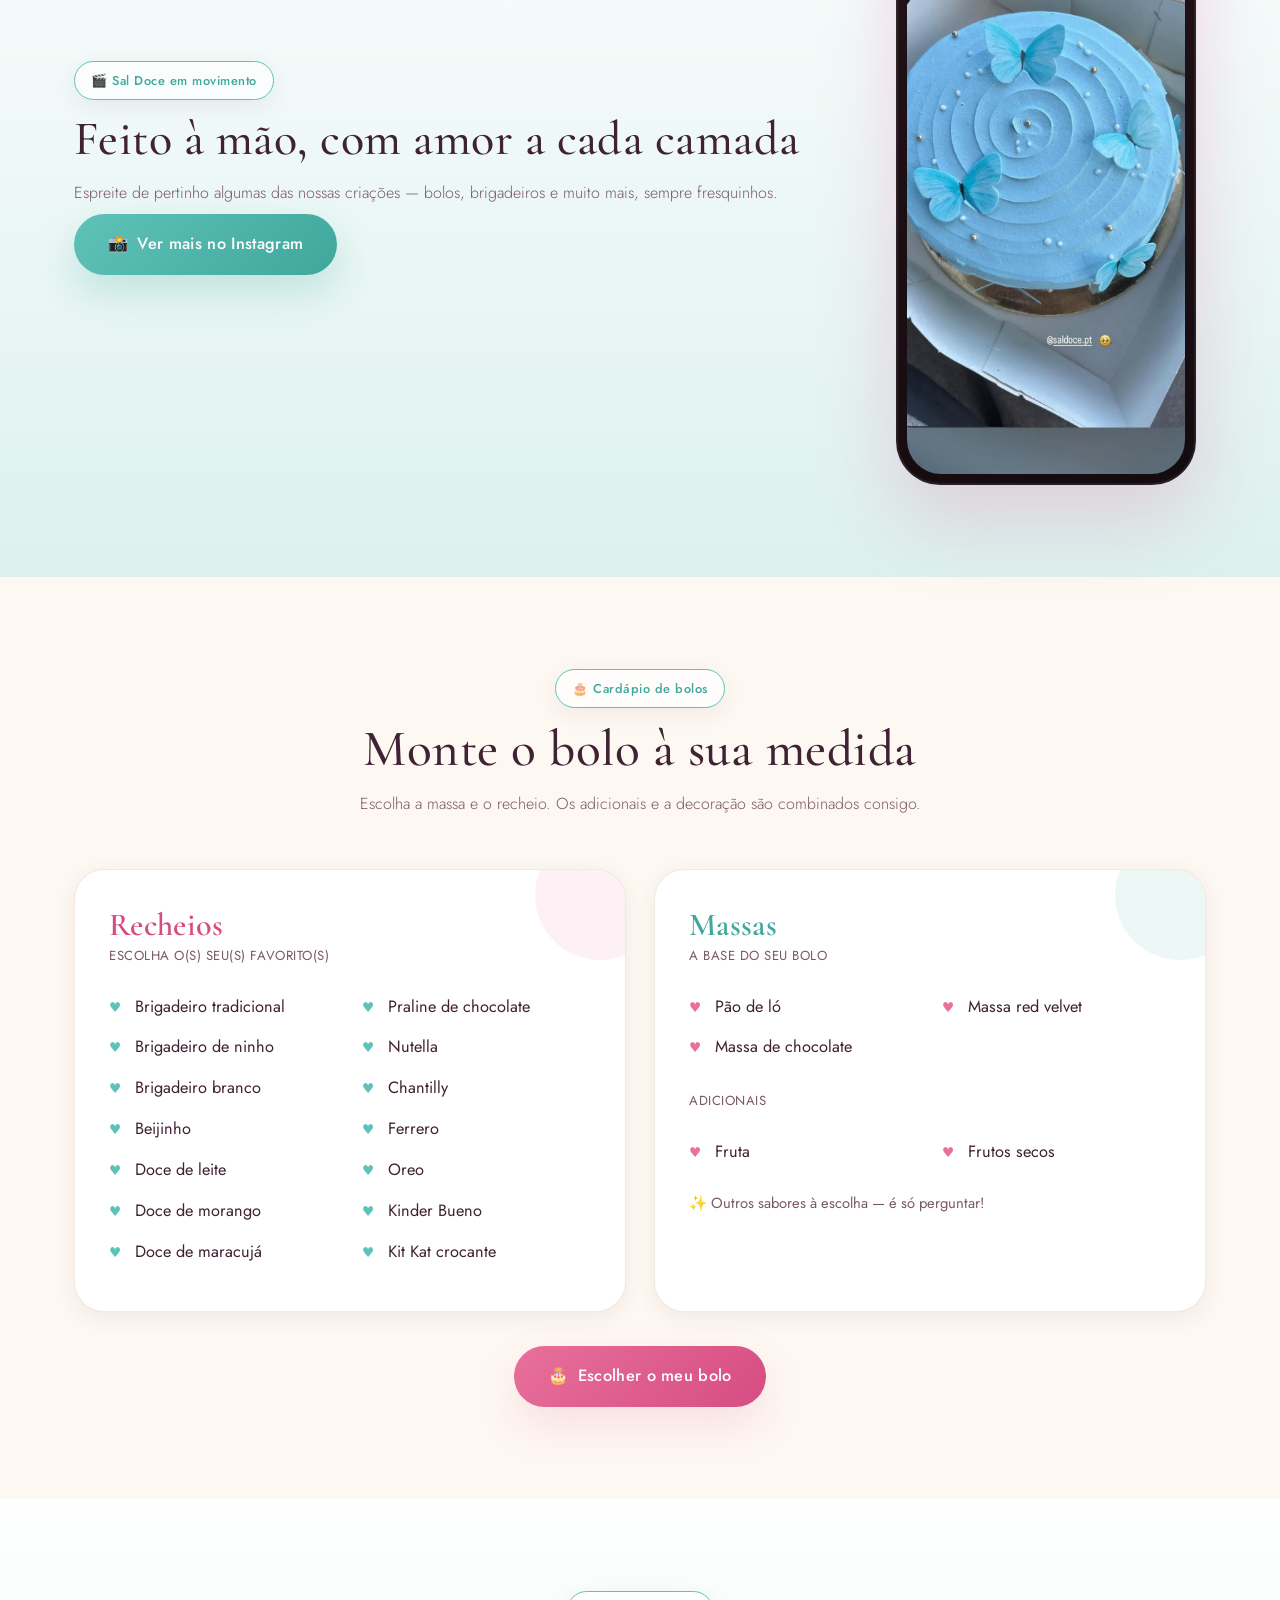
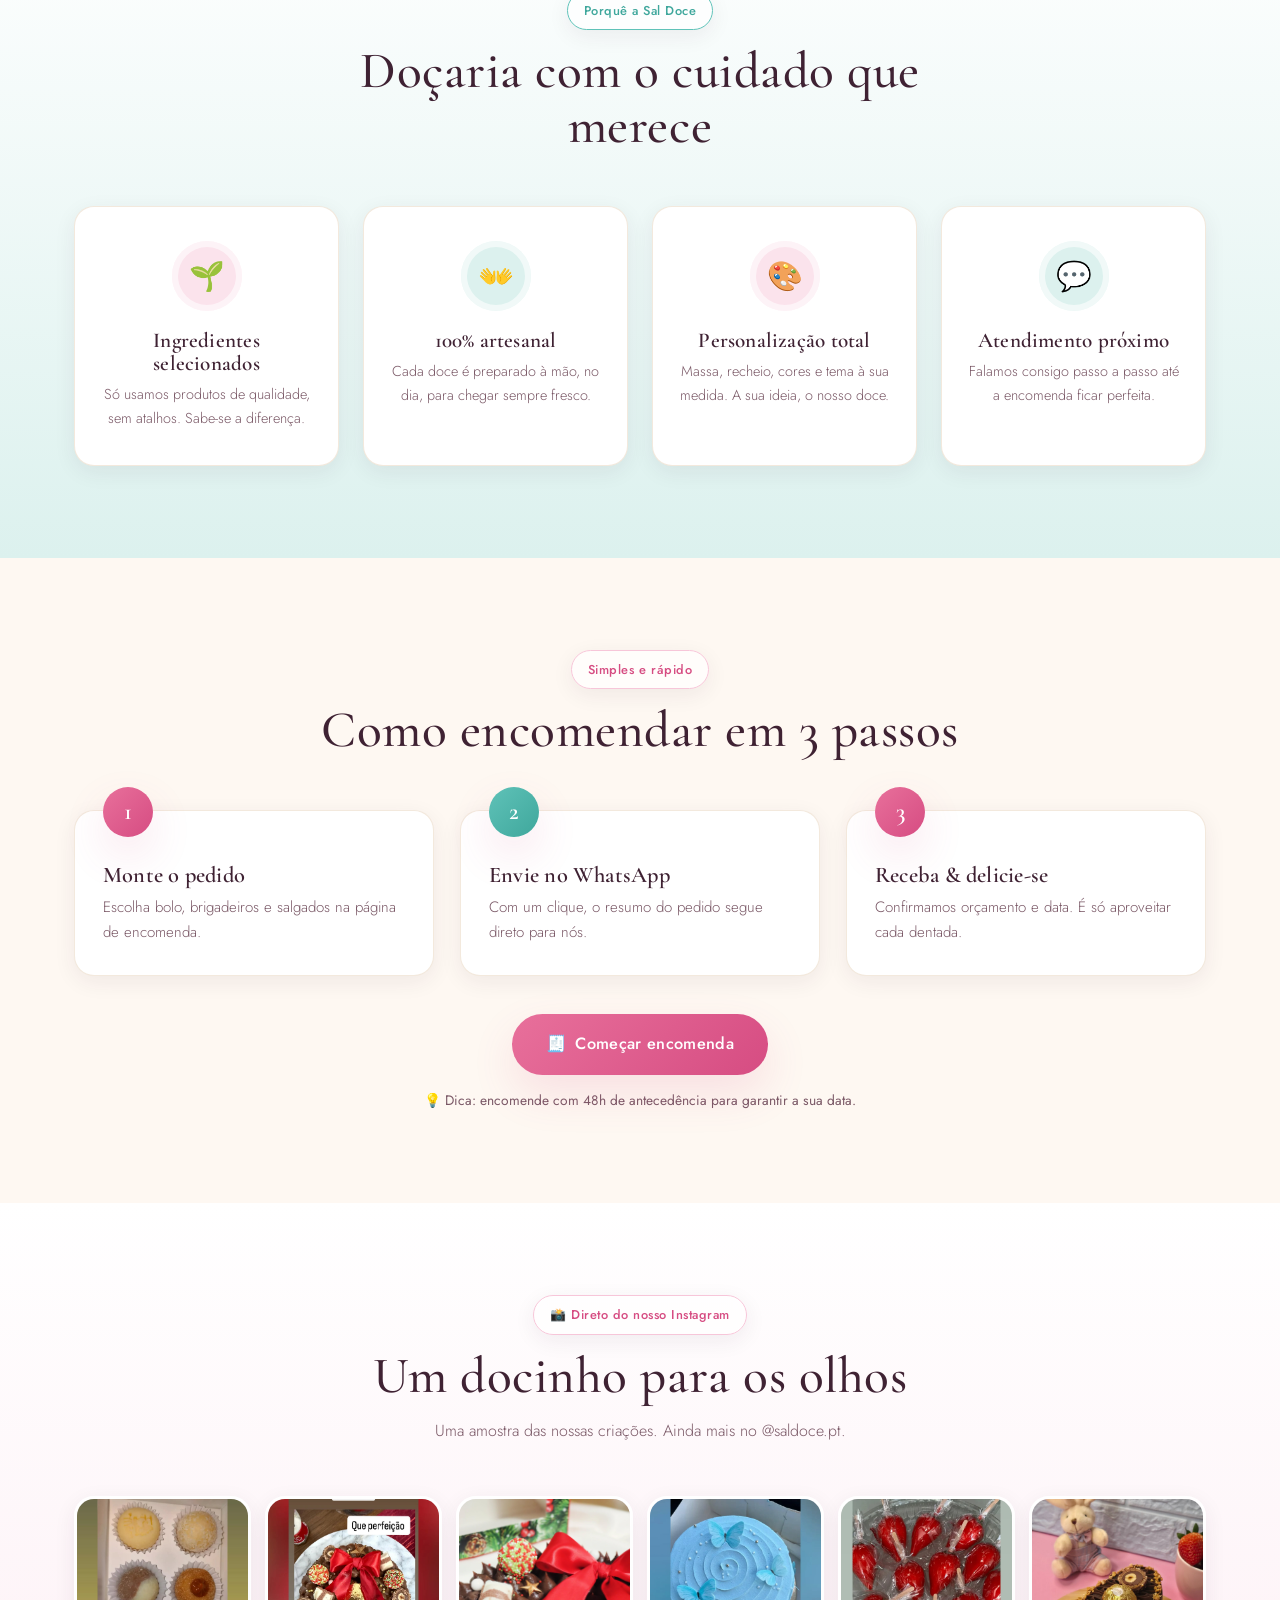
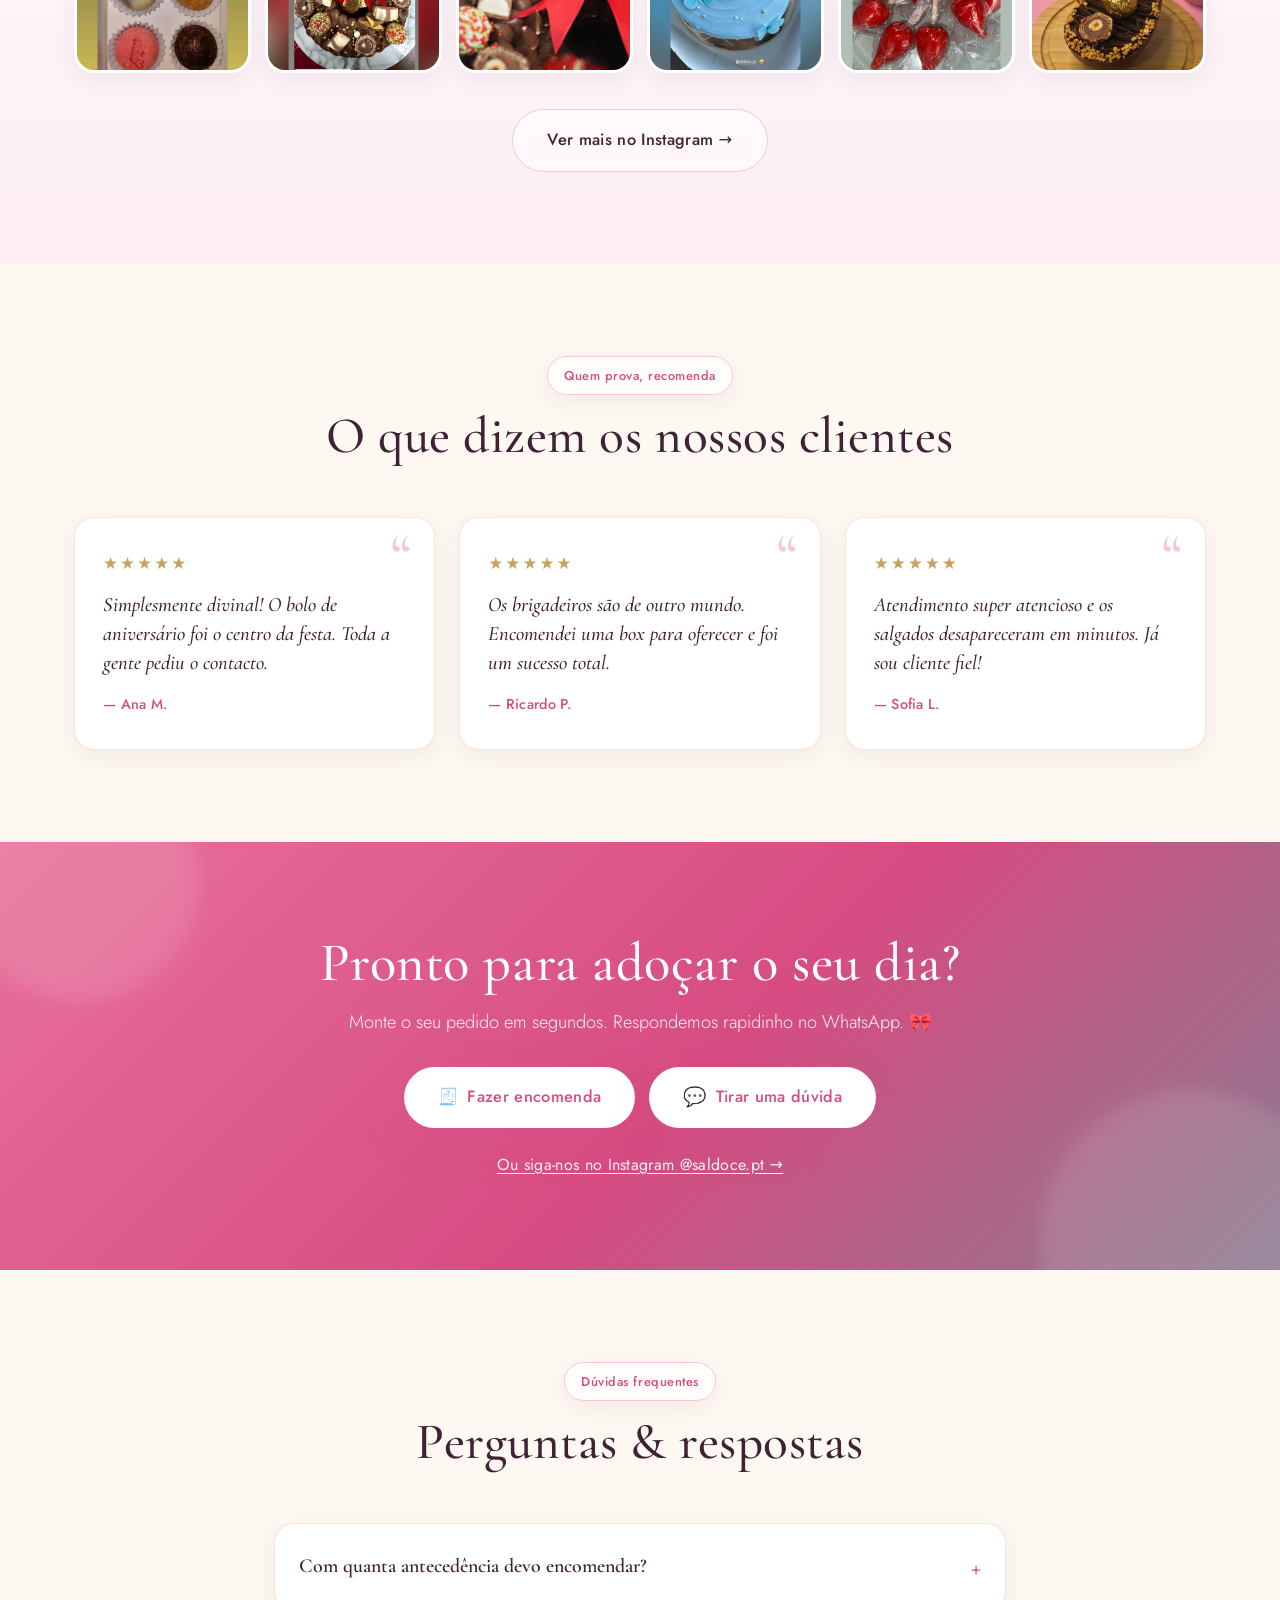
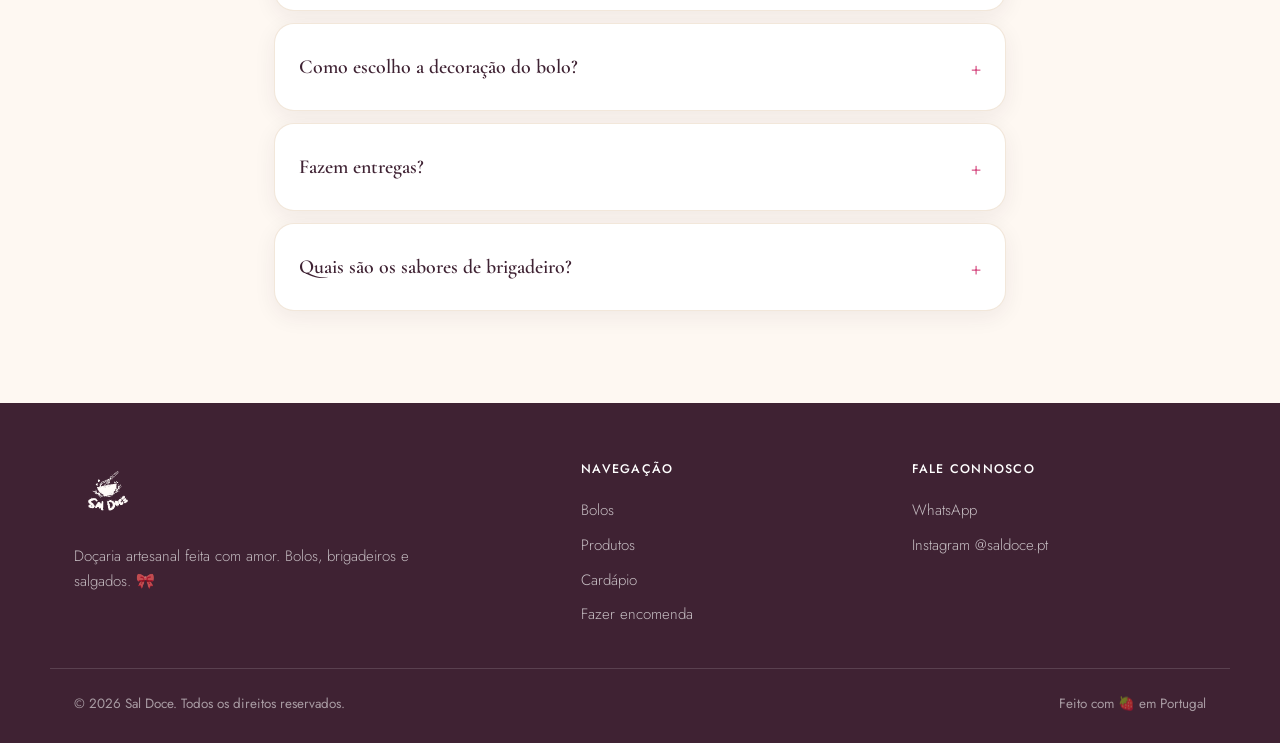
==== commit fd077549: "Remove chocolate, reforça flutuantes/partículas e adiciona reações ao toque - Removido o chocolate a" ====
--- a/index.html
+++ b/index.html
@@ -60,14 +60,7 @@
   <section class="hero" id="hero">
     <div class="aurora" aria-hidden="true"><span></span><span></span><span></span><span></span></div>
     <div class="sparkles" data-sparkles aria-hidden="true"></div>
-    <div class="floaties" aria-hidden="true">
-      <span class="fl fl-1">🍓</span>
-      <span class="fl fl-2">🍫</span>
-      <span class="fl fl-3">🧁</span>
-      <span class="fl fl-4">✨</span>
-      <span class="fl fl-5">🎀</span>
-      <span class="fl fl-6">🍰</span>
-    </div>
+    <div class="floaties" data-floaties aria-hidden="true"></div>
 
     <div class="container hero-grid">
       <div class="hero-copy">
@@ -106,9 +99,6 @@
         <div class="hero-badge glass hero-badge-2 menta">🎂 Bolos à sua medida</div>
       </div>
     </div>
-
-    <!-- chocolate a escorrer -->
-    <div class="drip-wrap"><div class="drip" data-drip aria-hidden="true"></div></div>
   </section>
 
   <!-- ============ CARROSSEL AUTOMÁTICO ============ -->
--- a/styles.css
+++ b/styles.css
@@ -150,19 +150,25 @@
 
 /* partículas cintilantes */
 .sparkles { position: absolute; inset: 0; z-index: 1; pointer-events: none; }
-.sparkles i { position: absolute; width: 6px; height: 6px; border-radius: 50%; background: radial-gradient(circle, #fff 0%, var(--dourado-cl) 60%, transparent 70%); box-shadow: 0 0 8px rgba(232,206,151,.9); animation: twinkle 3s ease-in-out infinite; }
-@keyframes twinkle { 0%, 100% { opacity: 0; transform: scale(.4); } 50% { opacity: 1; transform: scale(1); } }
-
-/* ingredientes a flutuar (decoram à volta do bolo, longe do texto) */
+.sparkles i { position: absolute; border-radius: 50%; background: radial-gradient(circle, #fff 0%, var(--dourado-cl) 55%, transparent 72%); box-shadow: 0 0 10px rgba(232,206,151,.95); animation: twinkle 3s ease-in-out infinite; }
+@keyframes twinkle { 0%, 100% { opacity: 0; transform: scale(.3); } 50% { opacity: 1; transform: scale(1); } }
+
+/* ingredientes a flutuar (ambiente, atrás do texto — nunca tapam a leitura) */
 .floaties { position: absolute; inset: 0; z-index: 1; pointer-events: none; }
-.fl { position: absolute; font-size: 2rem; opacity: .9; filter: drop-shadow(0 10px 16px rgba(214,76,130,.22)); animation: float-y 9s ease-in-out infinite; will-change: transform; }
-.fl-1 { top: 6%;  right: 42%; font-size: 2.3rem; animation-duration: 10s; }
-.fl-2 { top: 58%; right: 45%; font-size: 1.7rem; animation-duration: 12s; animation-delay: 1s; opacity: .75; filter: blur(.5px) drop-shadow(0 10px 16px rgba(95,194,184,.25)); }
-.fl-3 { top: 84%; right: 26%; font-size: 1.6rem; animation-duration: 8.5s; animation-delay: .6s; opacity: .8; }
-.fl-4 { top: 12%; right: 5%;  font-size: 1.7rem; animation-duration: 7.5s; }
-.fl-5 { top: 74%; right: 3%;  font-size: 2.1rem; animation-duration: 11s; animation-delay: 1.5s; }
-.fl-6 { top: 40%; right: 30%; font-size: 1.6rem; animation-duration: 9.5s; animation-delay: .3s; opacity: .6; filter: blur(.6px); }
-@keyframes float-y { 0% { transform: translate(0,0) rotate(-6deg); } 50% { transform: translate(10px,-28px) rotate(8deg); } 100% { transform: translate(0,0) rotate(-6deg); } }
+.fl { position: absolute; line-height: 1; filter: drop-shadow(0 10px 18px rgba(214,76,130,.22)); animation: float-y var(--dur, 9s) ease-in-out infinite; animation-delay: var(--dl, 0s); will-change: transform; pointer-events: auto; cursor: pointer; -webkit-tap-highlight-color: transparent; }
+.fl::after { content: ""; position: absolute; inset: -30%; border-radius: 50%; background: radial-gradient(circle, rgba(255,255,255,.5), transparent 68%); z-index: -1; opacity: .7; }
+@keyframes float-y { 0% { transform: translate(0,0) rotate(-6deg); } 50% { transform: translate(10px,-26px) rotate(8deg); } 100% { transform: translate(0,0) rotate(-6deg); } }
+.fl.pop { animation: pop .6s var(--ease); }
+@keyframes pop { 0% { transform: scale(1) rotate(0); } 35% { transform: scale(1.5) rotate(180deg); } 100% { transform: scale(1) rotate(360deg); } }
+
+/* explosão de brilhos ao toque */
+.tap-burst { position: fixed; z-index: 9998; pointer-events: none; font-size: 1.1rem; will-change: transform, opacity; animation: burst .8s ease-out forwards; }
+@keyframes burst { 0% { opacity: 1; transform: translate(0,0) scale(.4) rotate(0); } 100% { opacity: 0; transform: translate(var(--bx,0), var(--by,-40px)) scale(1.1) rotate(var(--br,90deg)); } }
+
+/* onda (ripple) nos botões e cartões */
+.ripple { position: absolute; border-radius: 50%; transform: translate(-50%,-50%) scale(0); background: rgba(255,255,255,.55); pointer-events: none; animation: ripple .6s ease-out forwards; }
+.card .ripple, .bolo .ripple, .g-item .ripple, .feature .ripple { background: rgba(232,112,155,.28); }
+@keyframes ripple { to { transform: translate(-50%,-50%) scale(1); opacity: 0; } }
 
 .hero-grid { position: relative; z-index: 2; display: grid; grid-template-columns: 1.05fr 0.95fr; gap: 50px; align-items: center; }
 
@@ -200,21 +206,6 @@
 @keyframes up { to { opacity: 1; transform: none; } }
 @keyframes upscale { to { opacity: 1; transform: none; } }
 @keyframes wordrise { to { opacity: 1; transform: none; } }
-
-/* ---------- Chocolate a escorrer (realista) ---------- */
-.drip-wrap { position: relative; z-index: 4; width: 100%; margin-top: -4px; line-height: 0; }
-.drip { position: relative; width: 100%; height: 96px; line-height: 0; }
-.drip svg { width: 100%; height: 100%; display: block; filter: drop-shadow(0 8px 10px rgba(46,26,14,.28)); }
-.drip .bead { position: absolute; top: 30px; width: 13px; height: 17px; margin-left: -6.5px;
-  background: radial-gradient(42% 34% at 38% 30%, rgba(255,255,255,.55), rgba(255,255,255,0) 60%), linear-gradient(#5A3520, #2E1A0E);
-  border-radius: 50% 50% 50% 50% / 40% 40% 60% 60%;
-  opacity: 0; animation: bead 3.6s cubic-bezier(.55,0,.9,.45) infinite; }
-@keyframes bead {
-  0%, 14% { transform: translateY(0) scale(.5, .35); opacity: 0; }
-  24% { opacity: 1; transform: translateY(4px) scale(.9, 1); }
-  60% { opacity: 1; }
-  100% { transform: translateY(64px) scale(.72, 1.3); opacity: 0; }
-}
 
 /* ---------- Carrossel automático ---------- */
 .strip { padding: 22px 0; background: linear-gradient(180deg, #fff, var(--creme2)); overflow: hidden; -webkit-mask-image: linear-gradient(90deg, transparent, #000 6%, #000 94%, transparent); mask-image: linear-gradient(90deg, transparent, #000 6%, #000 94%, transparent); }
@@ -262,8 +253,9 @@
 
 /* ---------- Cards de produto ---------- */
 .cards { display: grid; grid-template-columns: repeat(4, 1fr); gap: 24px; }
-.card { background: #fff; border-radius: var(--radius); overflow: hidden; box-shadow: var(--sombra-sm); border: 1px solid rgba(231, 211, 188, 0.5); transition: transform .3s var(--ease), box-shadow .3s var(--ease); }
+.card { position: relative; background: #fff; border-radius: var(--radius); overflow: hidden; box-shadow: var(--sombra-sm); border: 1px solid rgba(231, 211, 188, 0.5); transition: transform .3s var(--ease), box-shadow .3s var(--ease); }
 .card:hover { transform: translateY(-8px); box-shadow: var(--sombra-md); }
+.card:active { transform: scale(.98); }
 .card-media { height: 200px; overflow: hidden; background: var(--rosa-suave); }
 .card-media img { width: 100%; height: 100%; object-fit: cover; transition: transform .5s var(--ease); }
 .card:hover .card-media img { transform: scale(1.08); }
@@ -289,8 +281,9 @@
 
 /* ---------- Vantagens ---------- */
 .features { display: grid; grid-template-columns: repeat(4, 1fr); gap: 24px; }
-.feature { background: #fff; border-radius: var(--radius); padding: 34px 26px; text-align: center; box-shadow: var(--sombra-sm); border: 1px solid rgba(231, 211, 188, 0.5); transition: transform .3s var(--ease); }
+.feature { position: relative; overflow: hidden; background: #fff; border-radius: var(--radius); padding: 34px 26px; text-align: center; box-shadow: var(--sombra-sm); border: 1px solid rgba(231, 211, 188, 0.5); transition: transform .3s var(--ease); }
 .feature:hover { transform: translateY(-6px); }
+.feature:active, .g-item:active, .bolo:active { transform: scale(.98); }
 .feature-ico { width: 70px; height: 70px; margin: 0 auto 18px; display: flex; align-items: center; justify-content: center; background: var(--rosa-suave); border-radius: 50%; font-size: 1.8rem; box-shadow: inset 0 0 0 6px rgba(255,255,255,.6); }
 .feature:nth-child(even) .feature-ico { background: var(--menta-suave); }
 .feature h3 { font-size: 1.32rem; font-weight: 600; margin-bottom: 8px; }
@@ -437,7 +430,6 @@
 @media (max-width: 900px) {
   .hero-grid { grid-template-columns: 1fr; gap: 44px; }
   .hero-visual { max-width: 420px; margin: 0 auto; width: 100%; }
-  .floaties { display: none; }
   .reel-grid { grid-template-columns: 1fr; gap: 36px; justify-items: center; text-align: center; }
   .reel-copy { max-width: 460px; }
   .cards, .features { grid-template-columns: repeat(2, 1fr); }
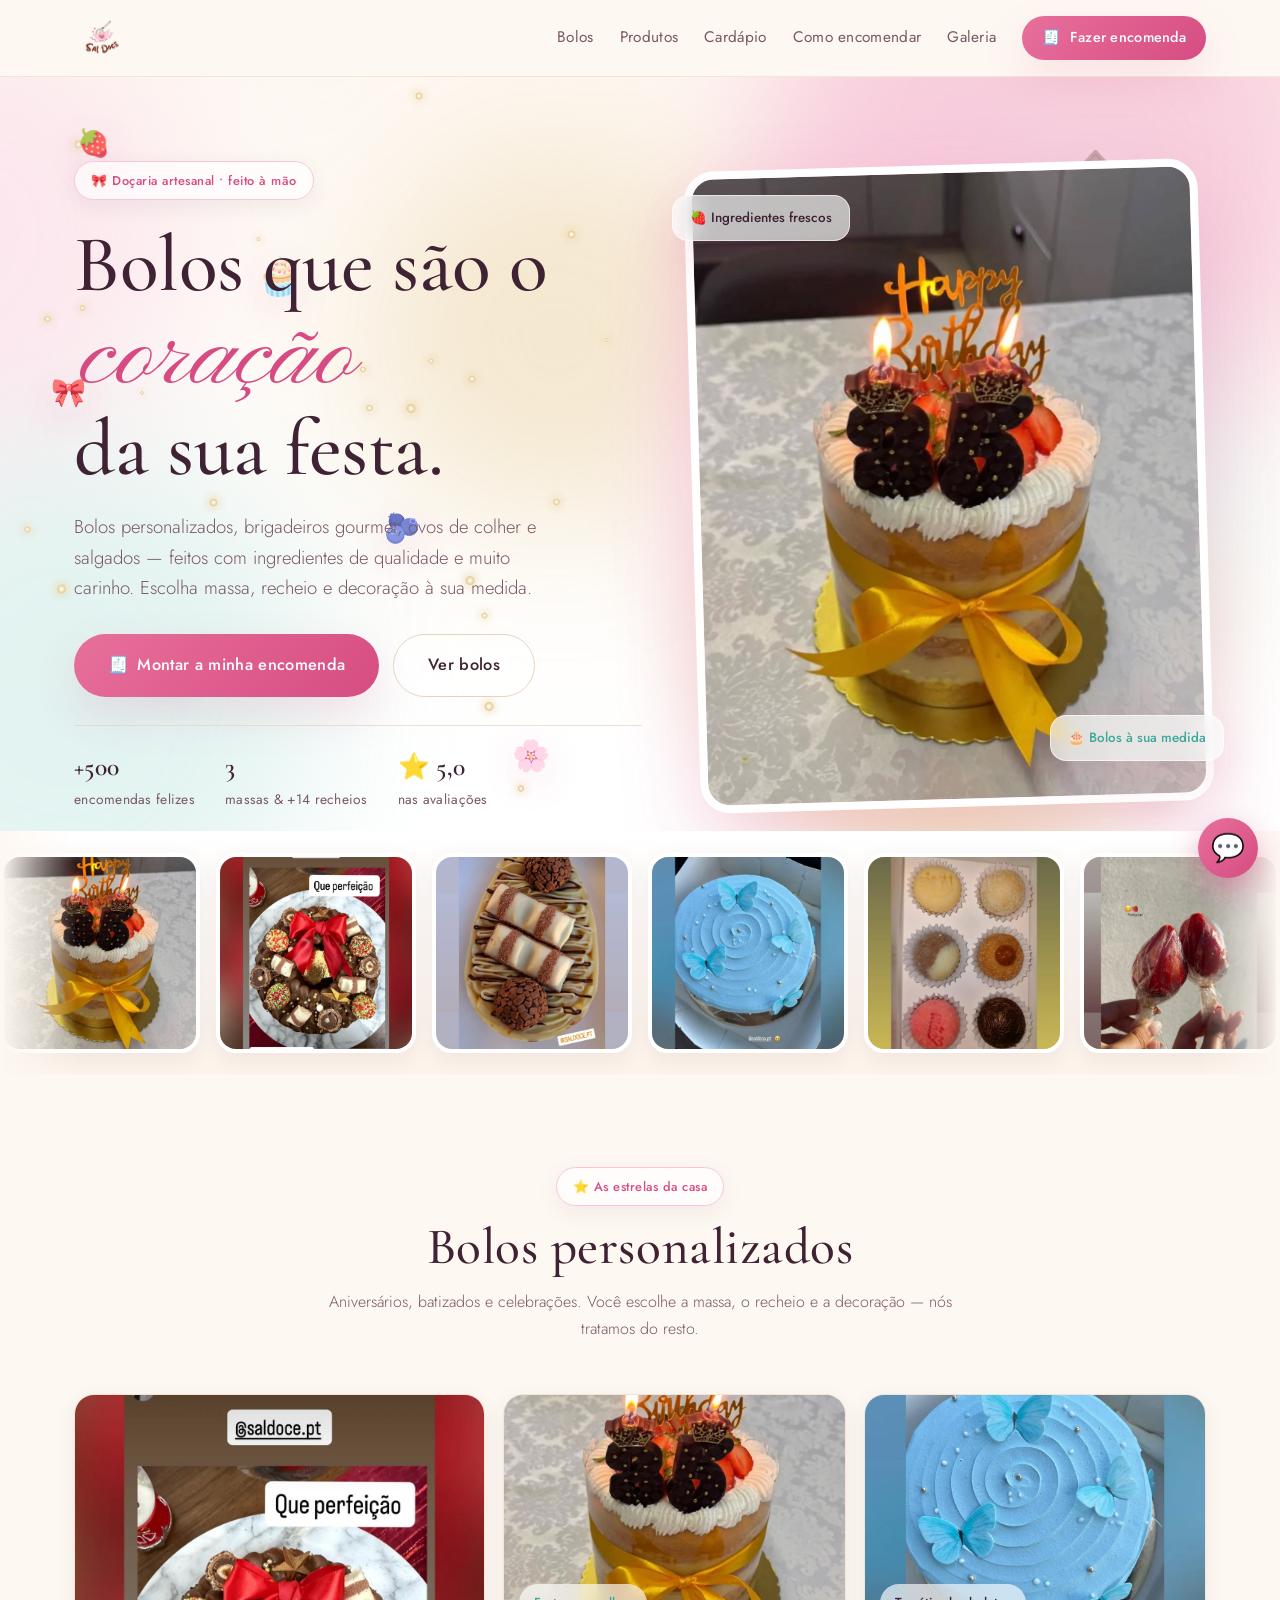
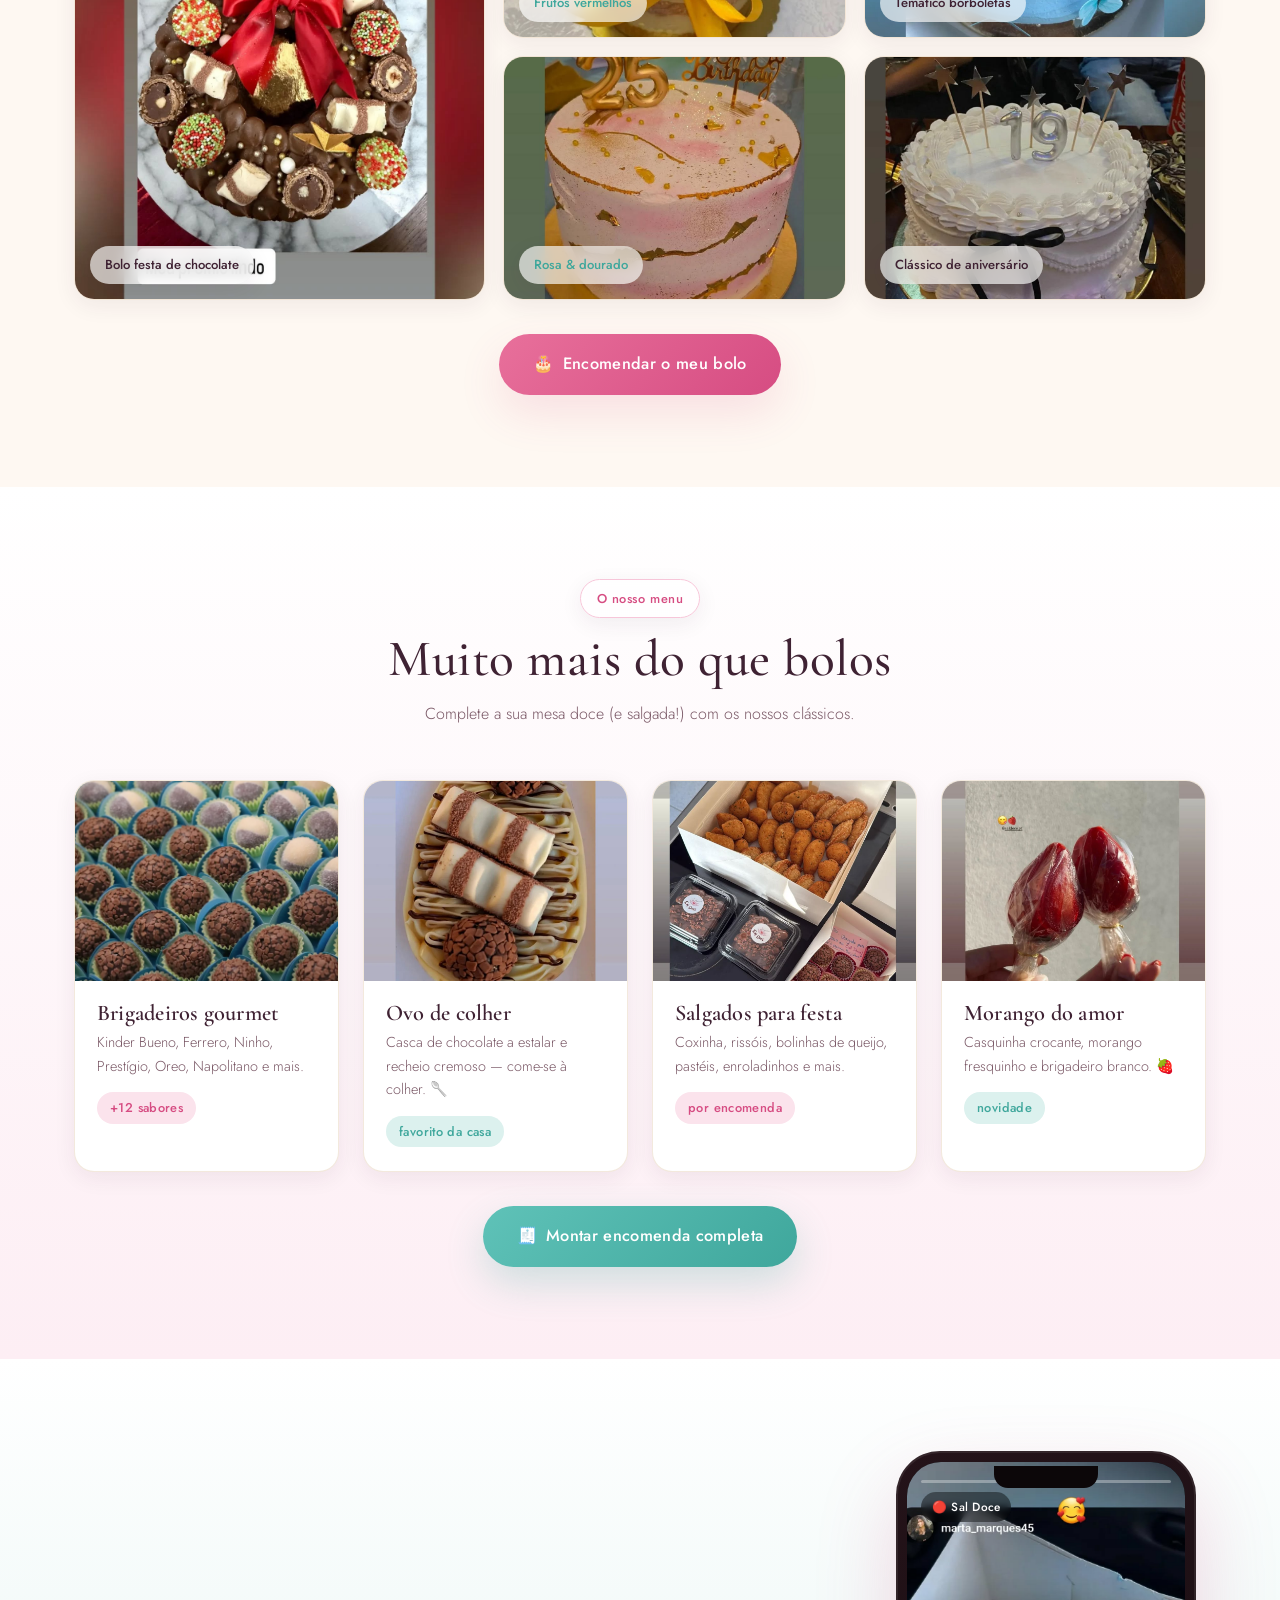
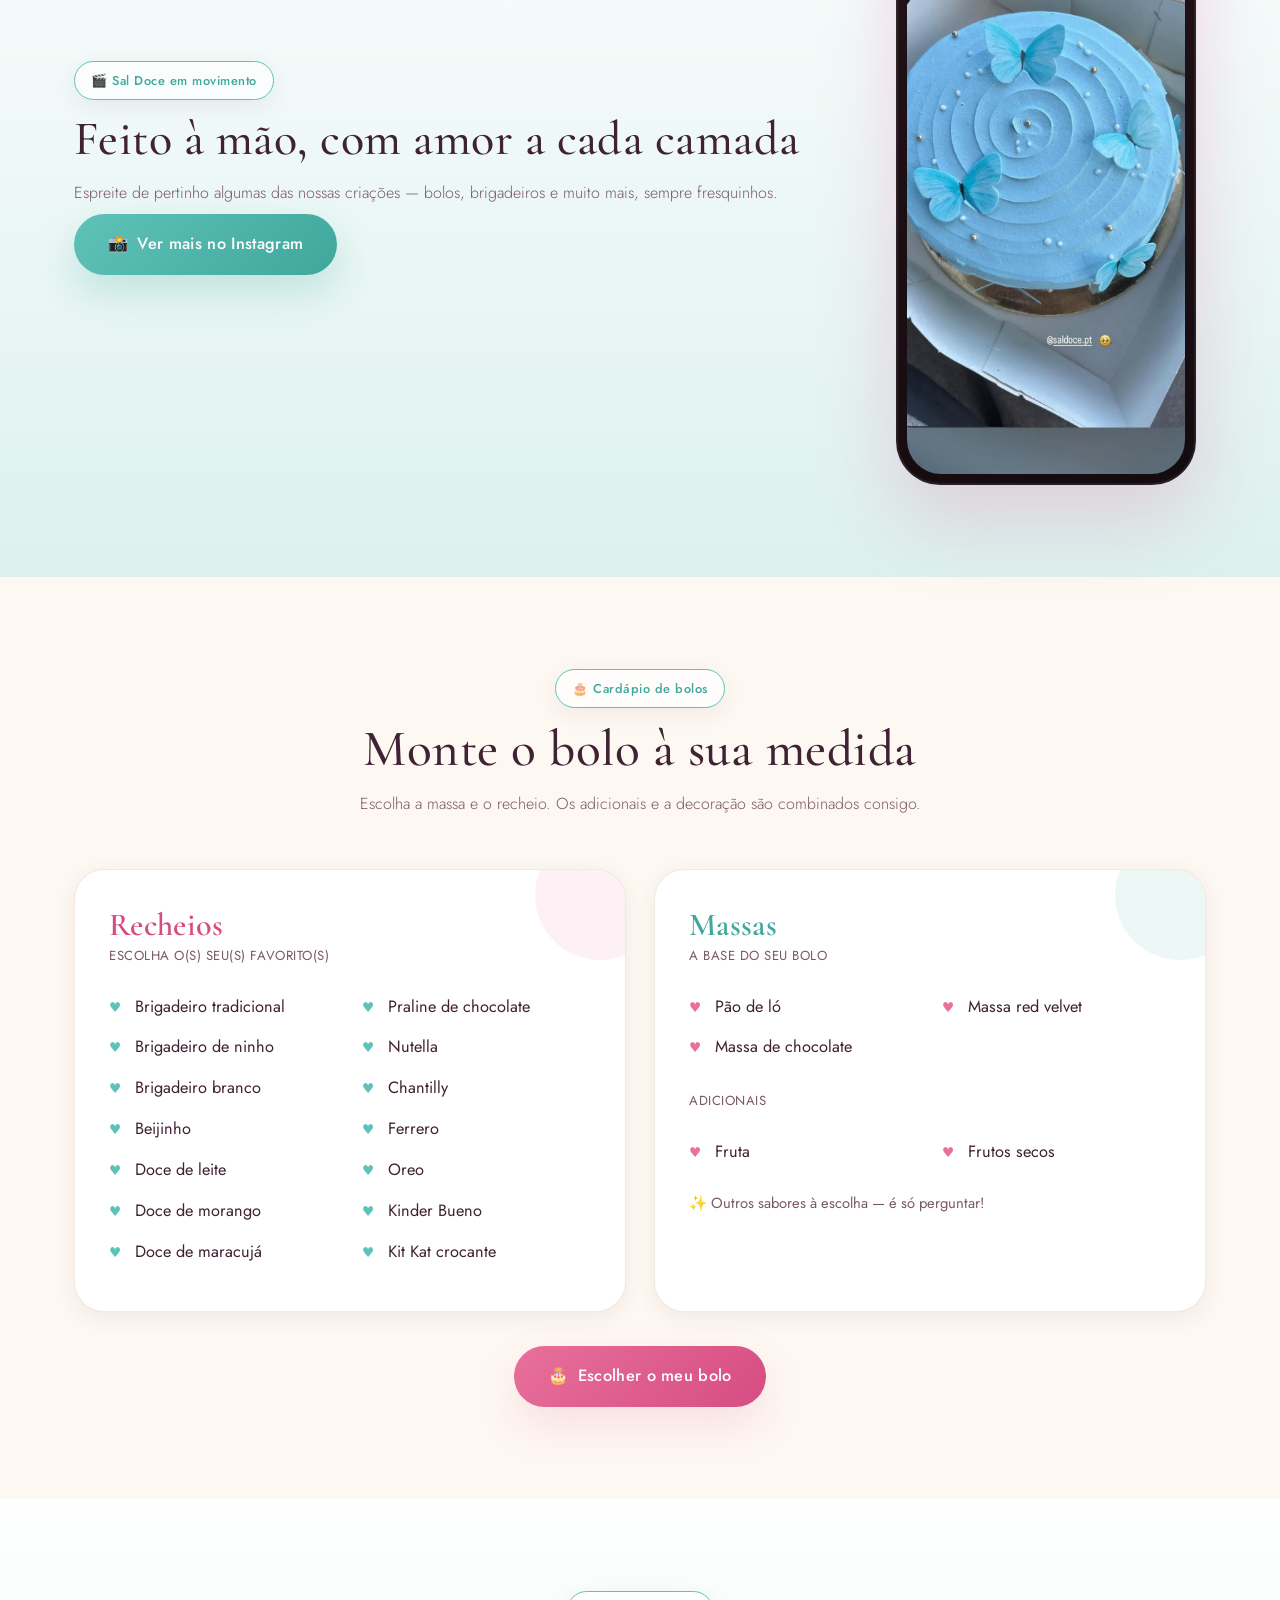
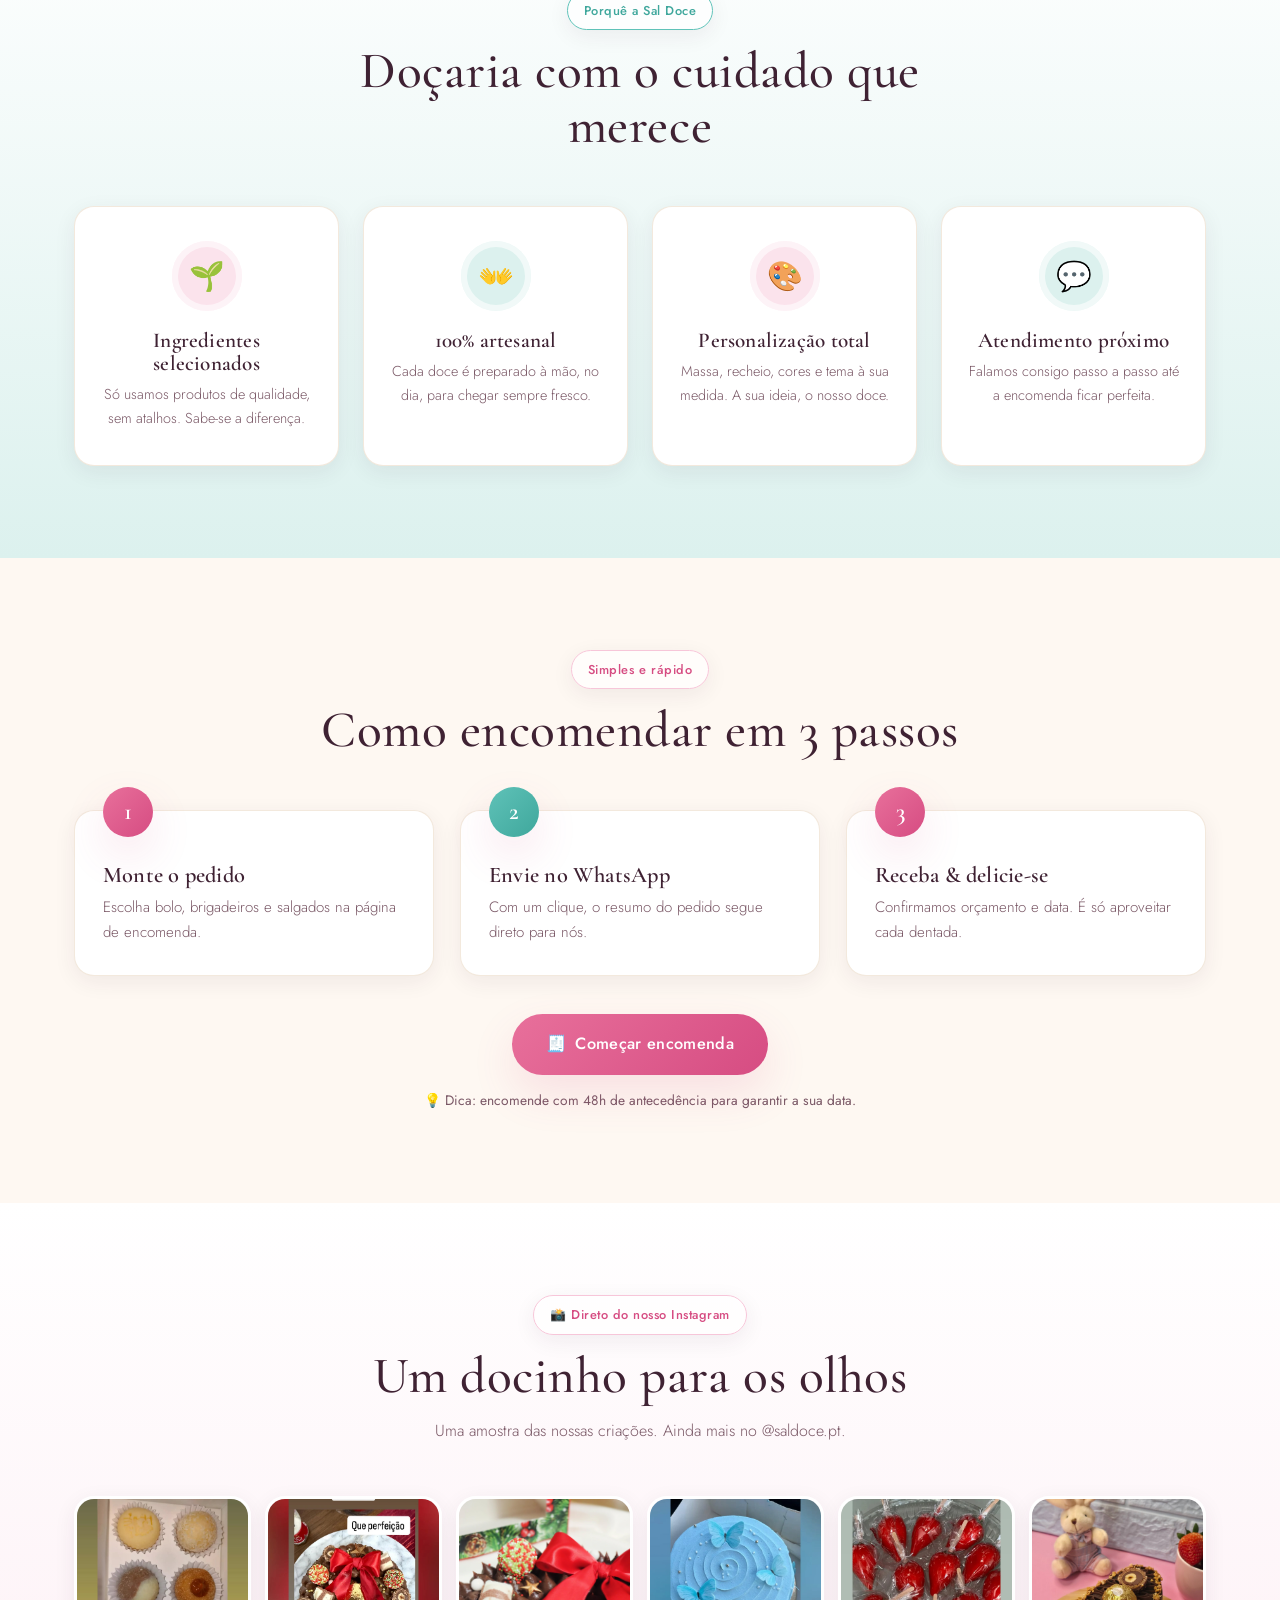
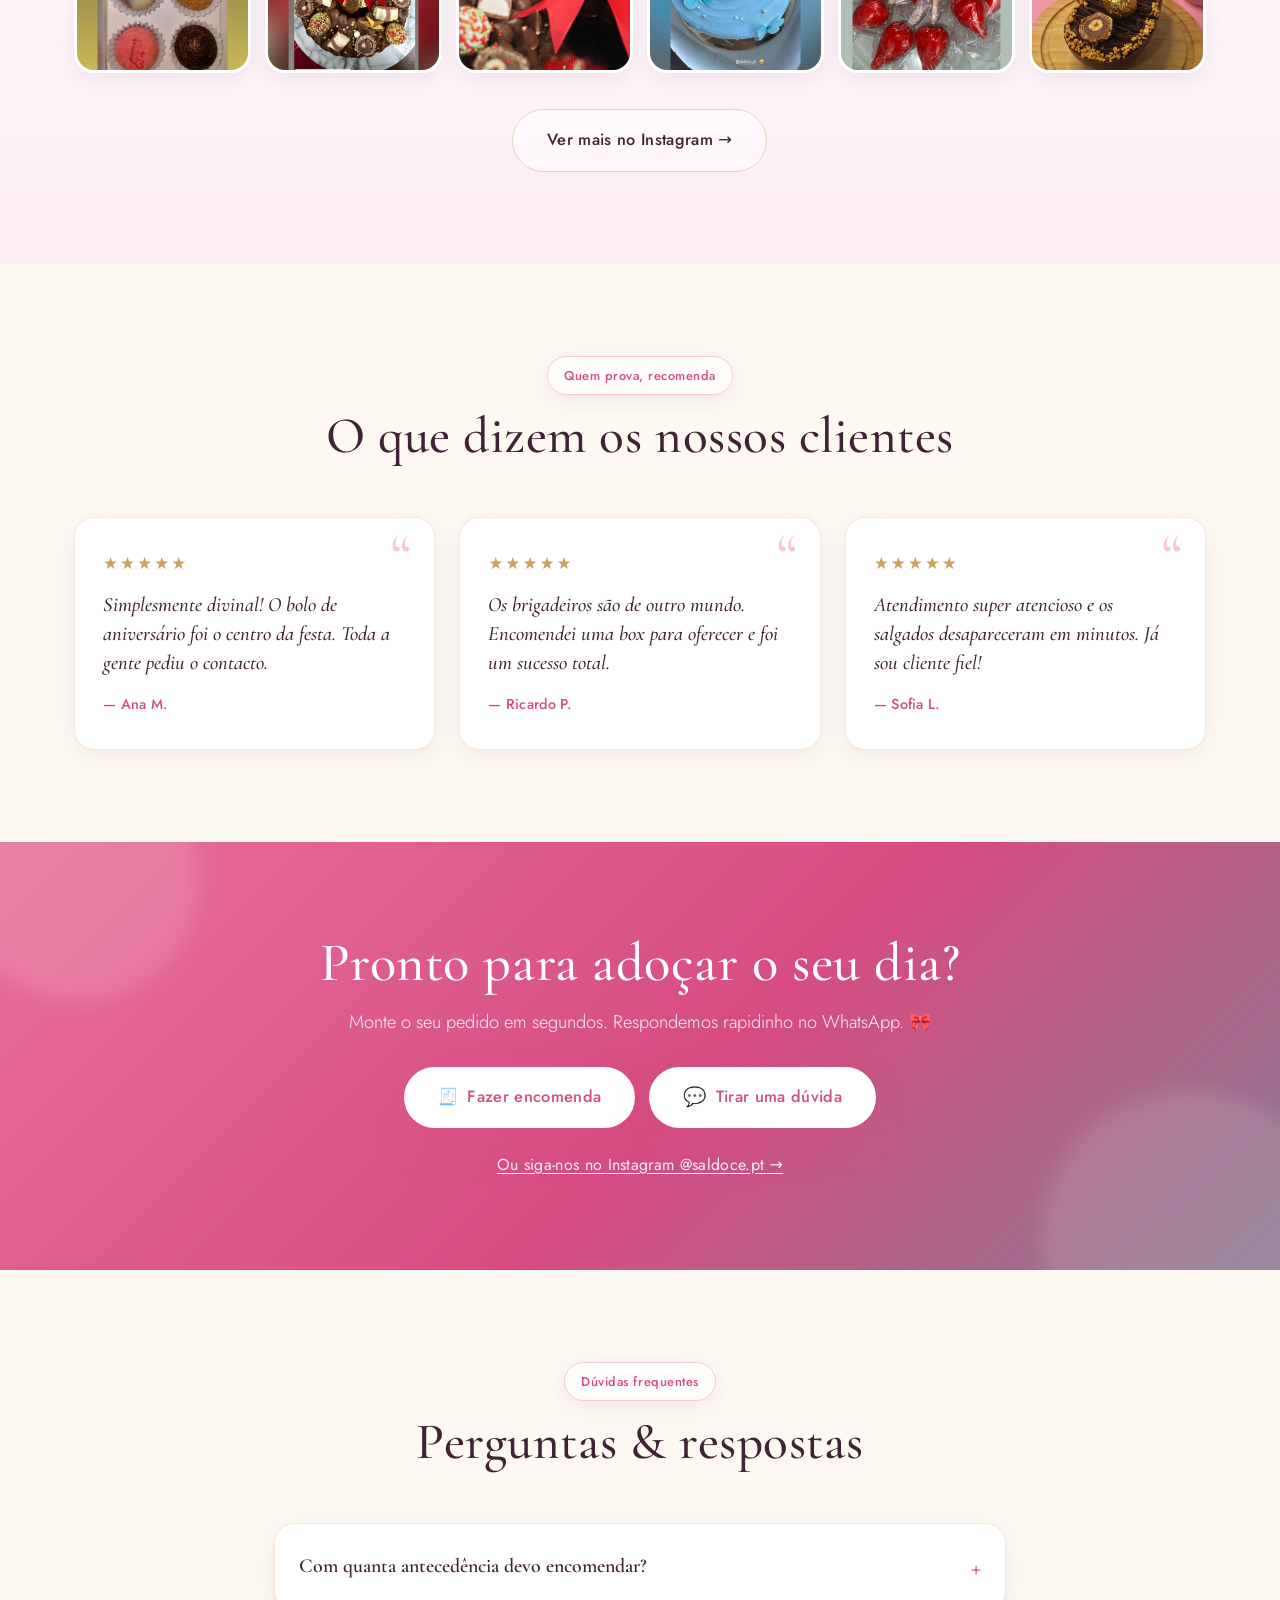
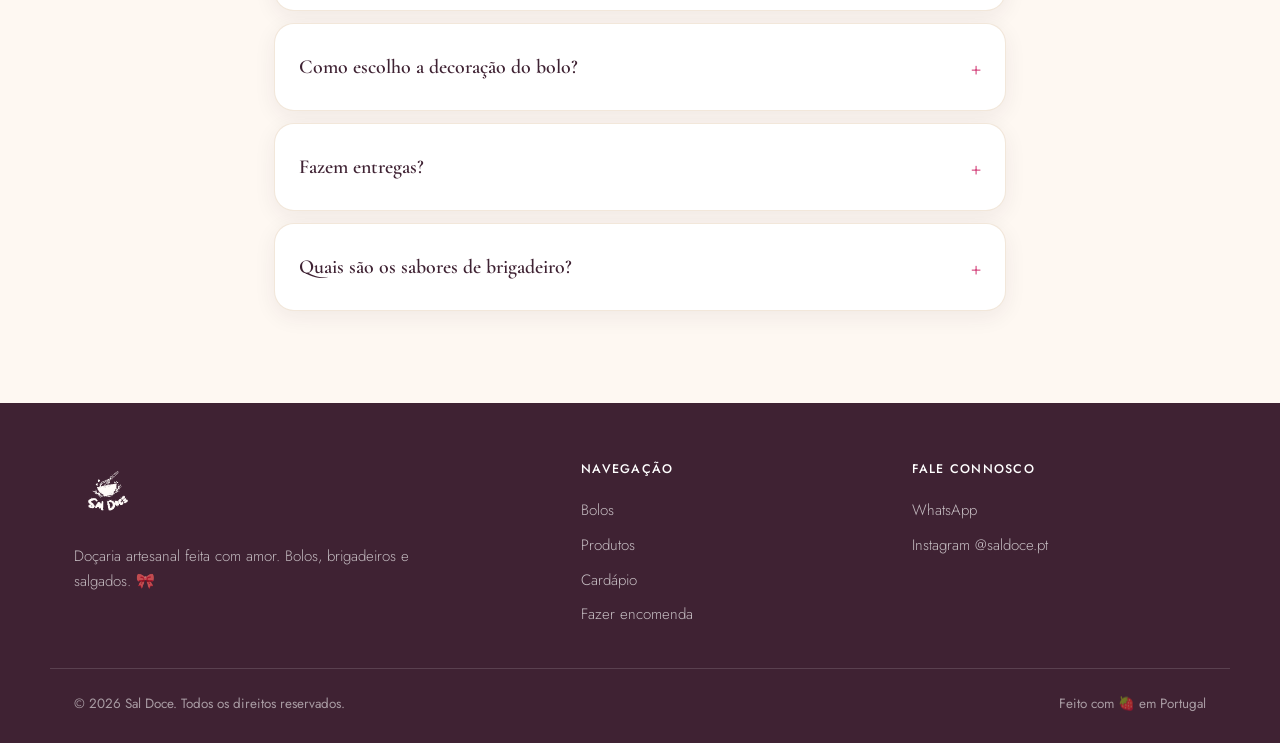
==== commit 9f8c6ba3: "Painel: editar nomes e fotos dos bolos em destaque - Secção "Bolos personalizados" agora é gerida po" ====
--- a/index.html
+++ b/index.html
@@ -126,7 +126,7 @@
         <p class="section-sub">Aniversários, batizados e celebrações. Você escolhe a massa, o recheio e a decoração — nós tratamos do resto.</p>
       </div>
 
-      <div class="bolos reveal">
+      <div class="bolos reveal" data-bolos>
         <figure class="bolo"><img src="assets/cake-redbow.webp" alt="Bolo de chocolate com laço vermelho e brigadeiros" loading="lazy"><figcaption class="bolo-tag">Bolo festa de chocolate</figcaption></figure>
         <figure class="bolo"><img src="assets/cake-berry.webp" alt="Bolo com frutos vermelhos e chantilly" loading="lazy"><figcaption class="bolo-tag menta">Frutos vermelhos</figcaption></figure>
         <figure class="bolo"><img src="assets/cake-butterfly.webp" alt="Bolo temático com borboletas" loading="lazy"><figcaption class="bolo-tag">Temático borboletas</figcaption></figure>
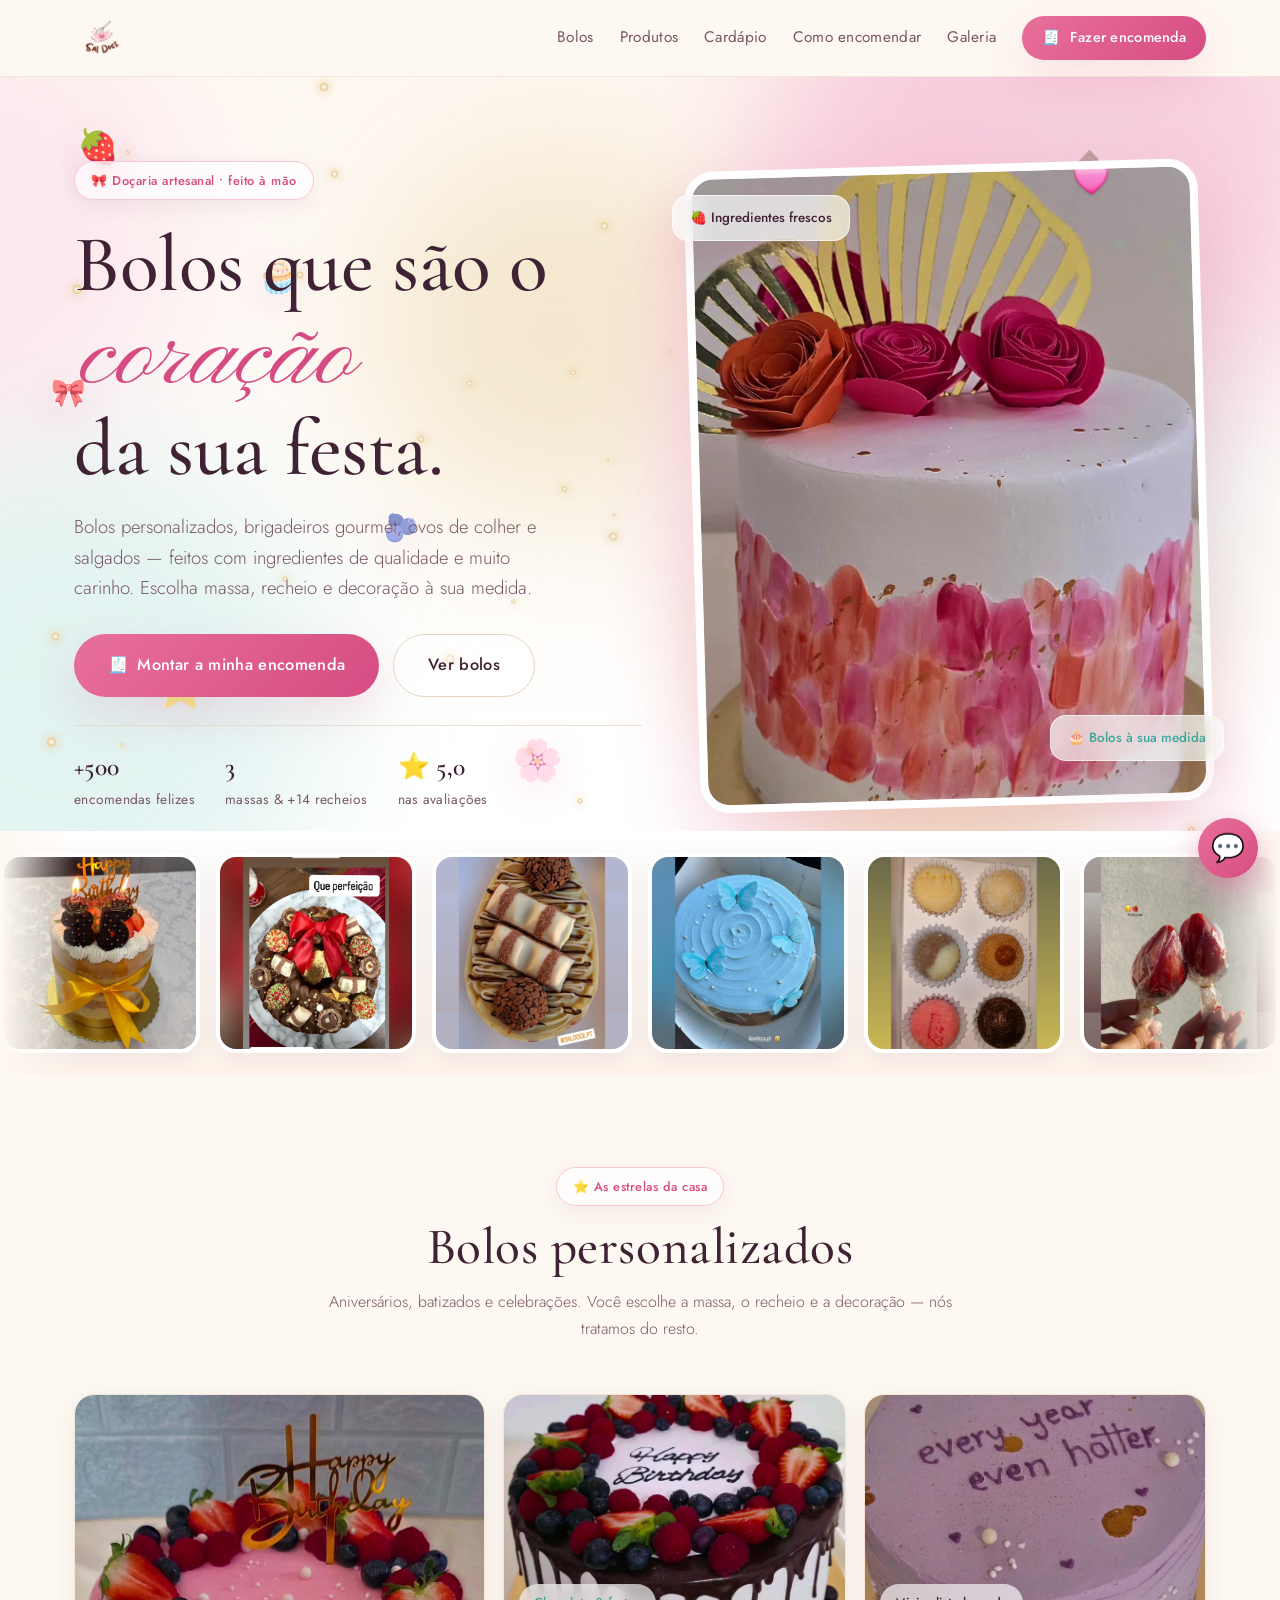
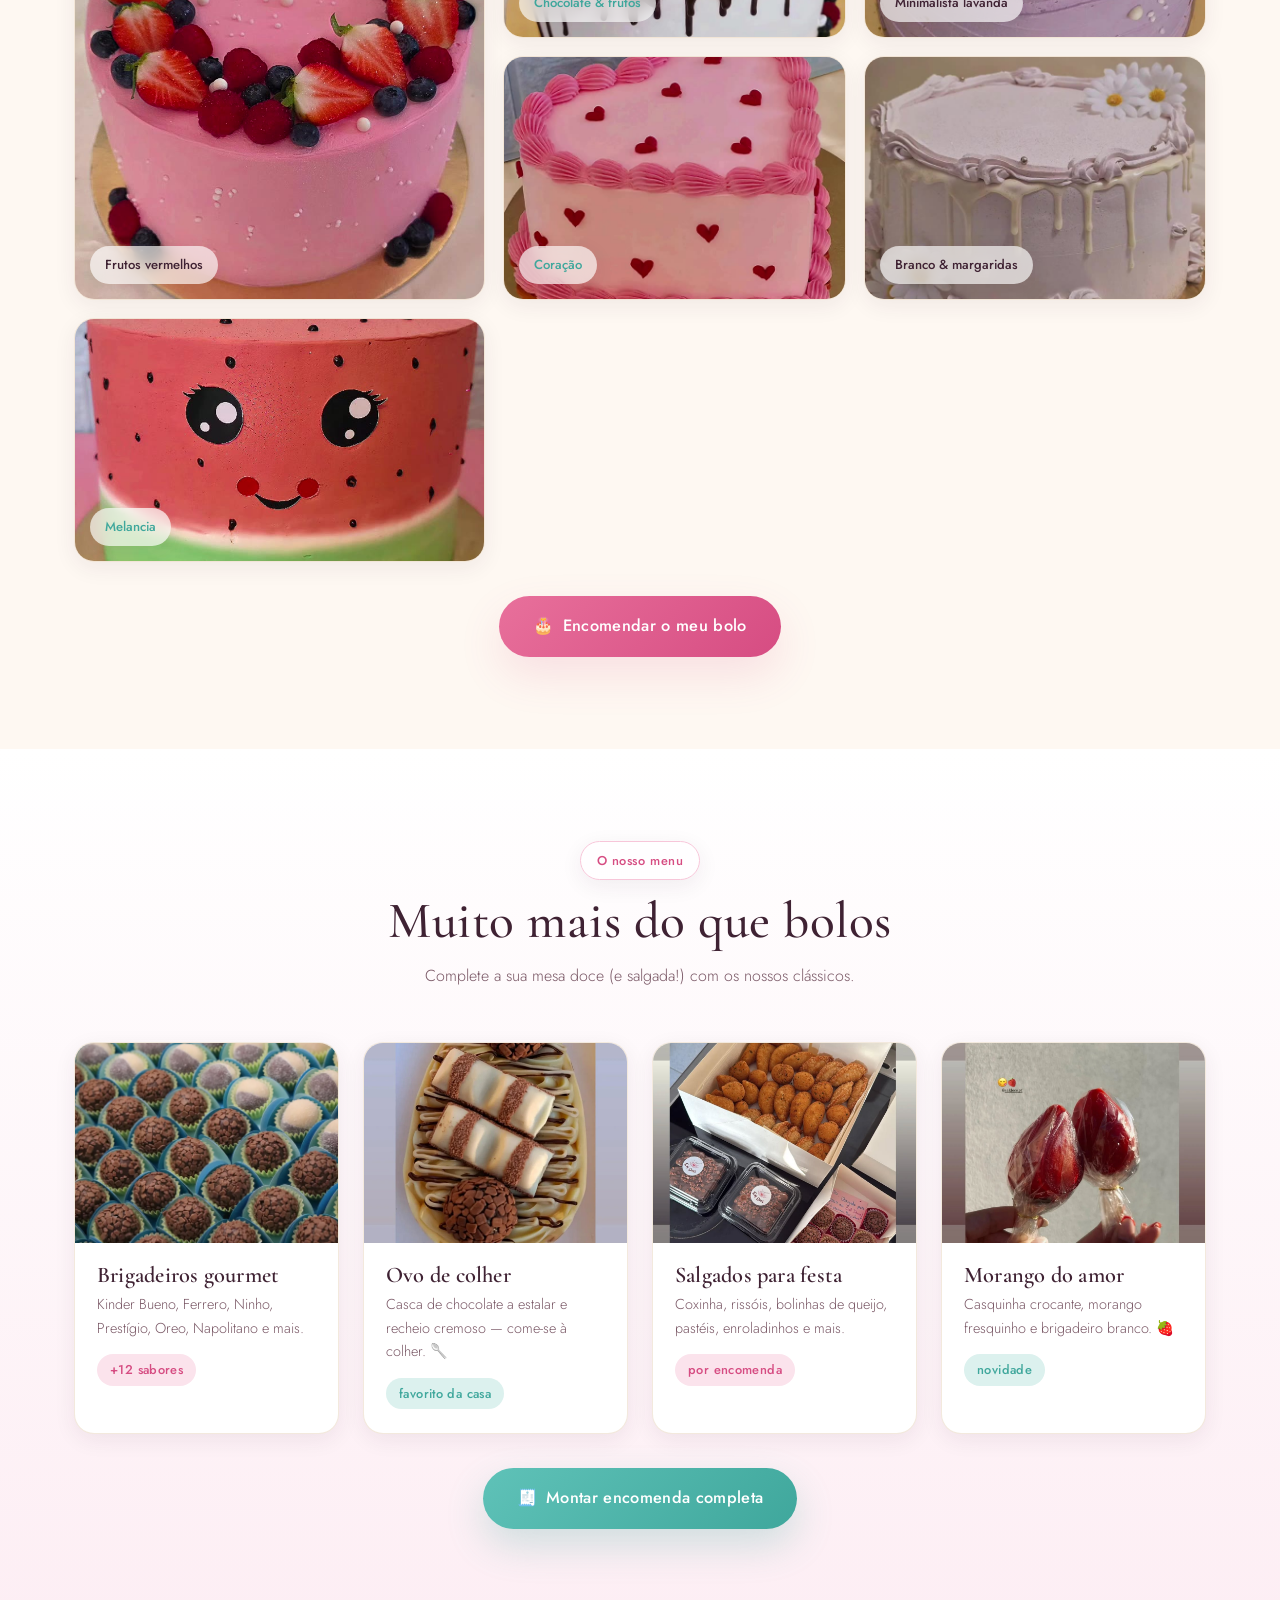
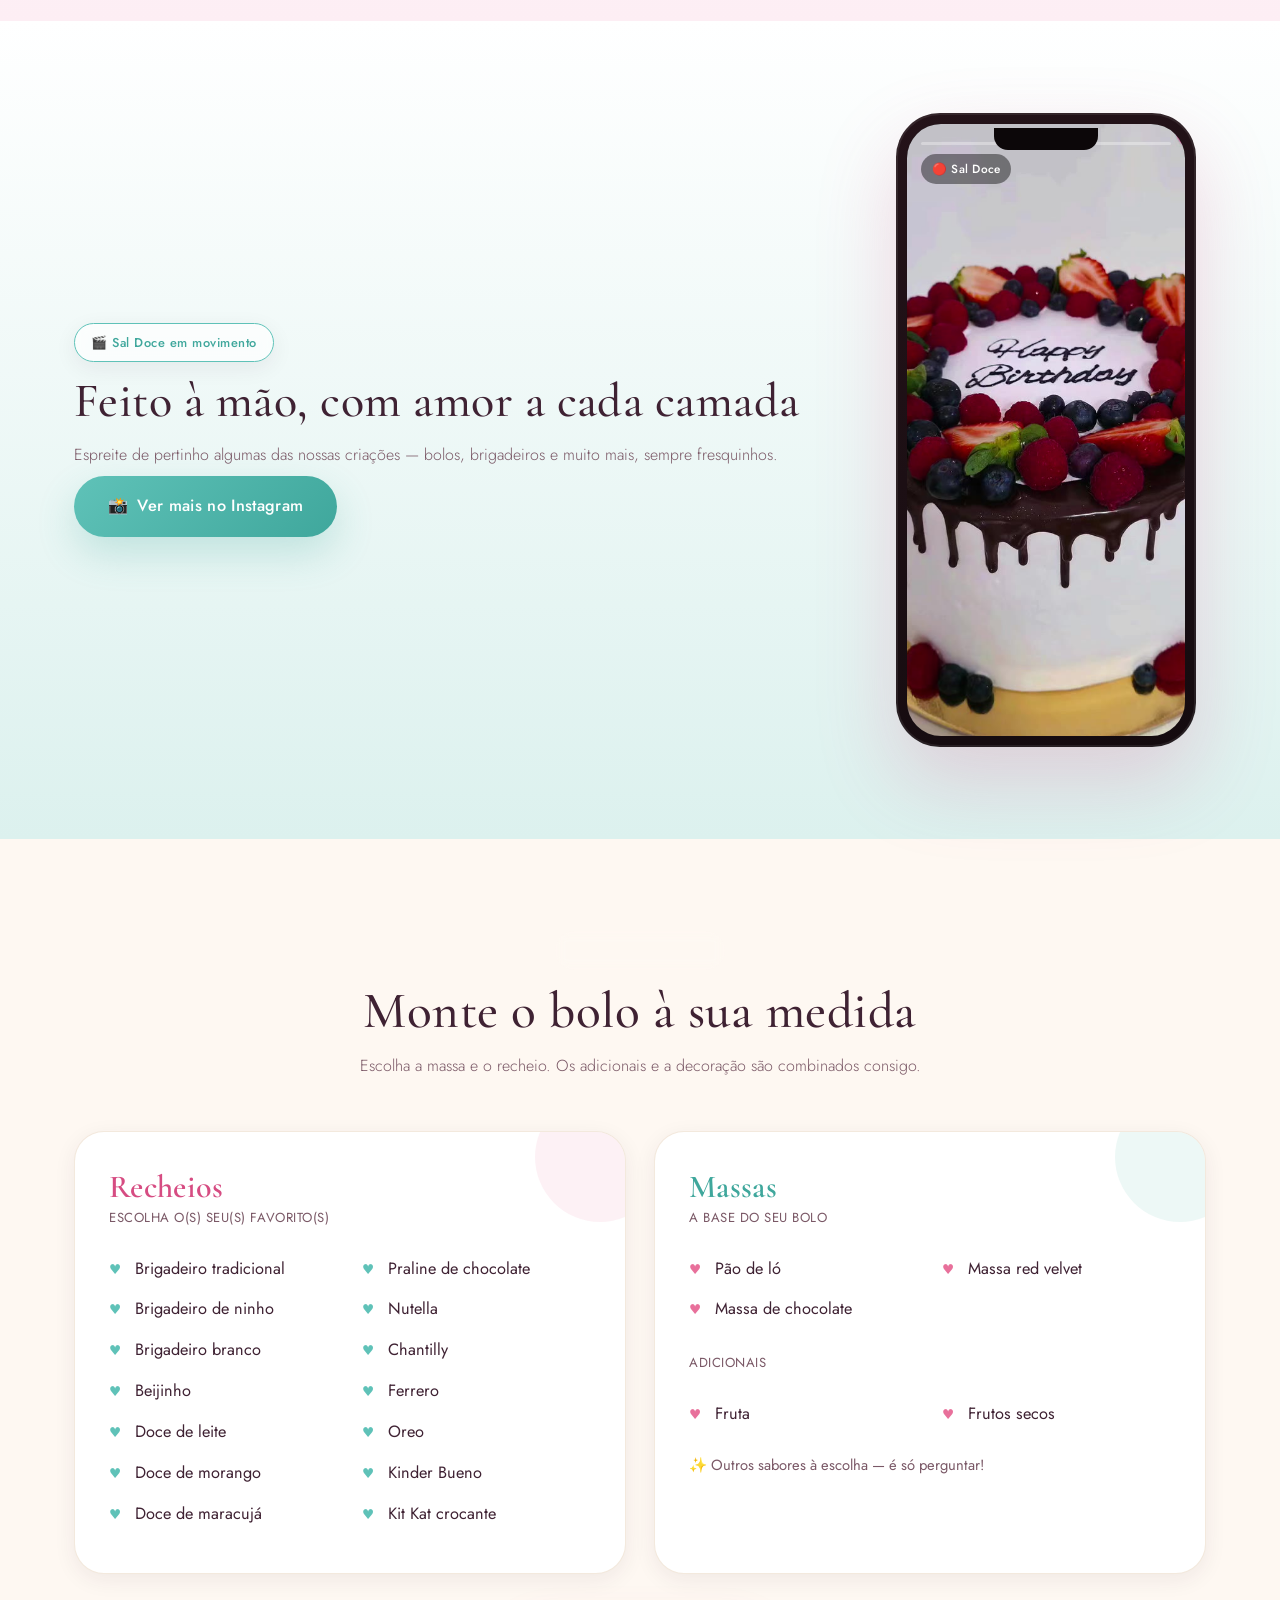
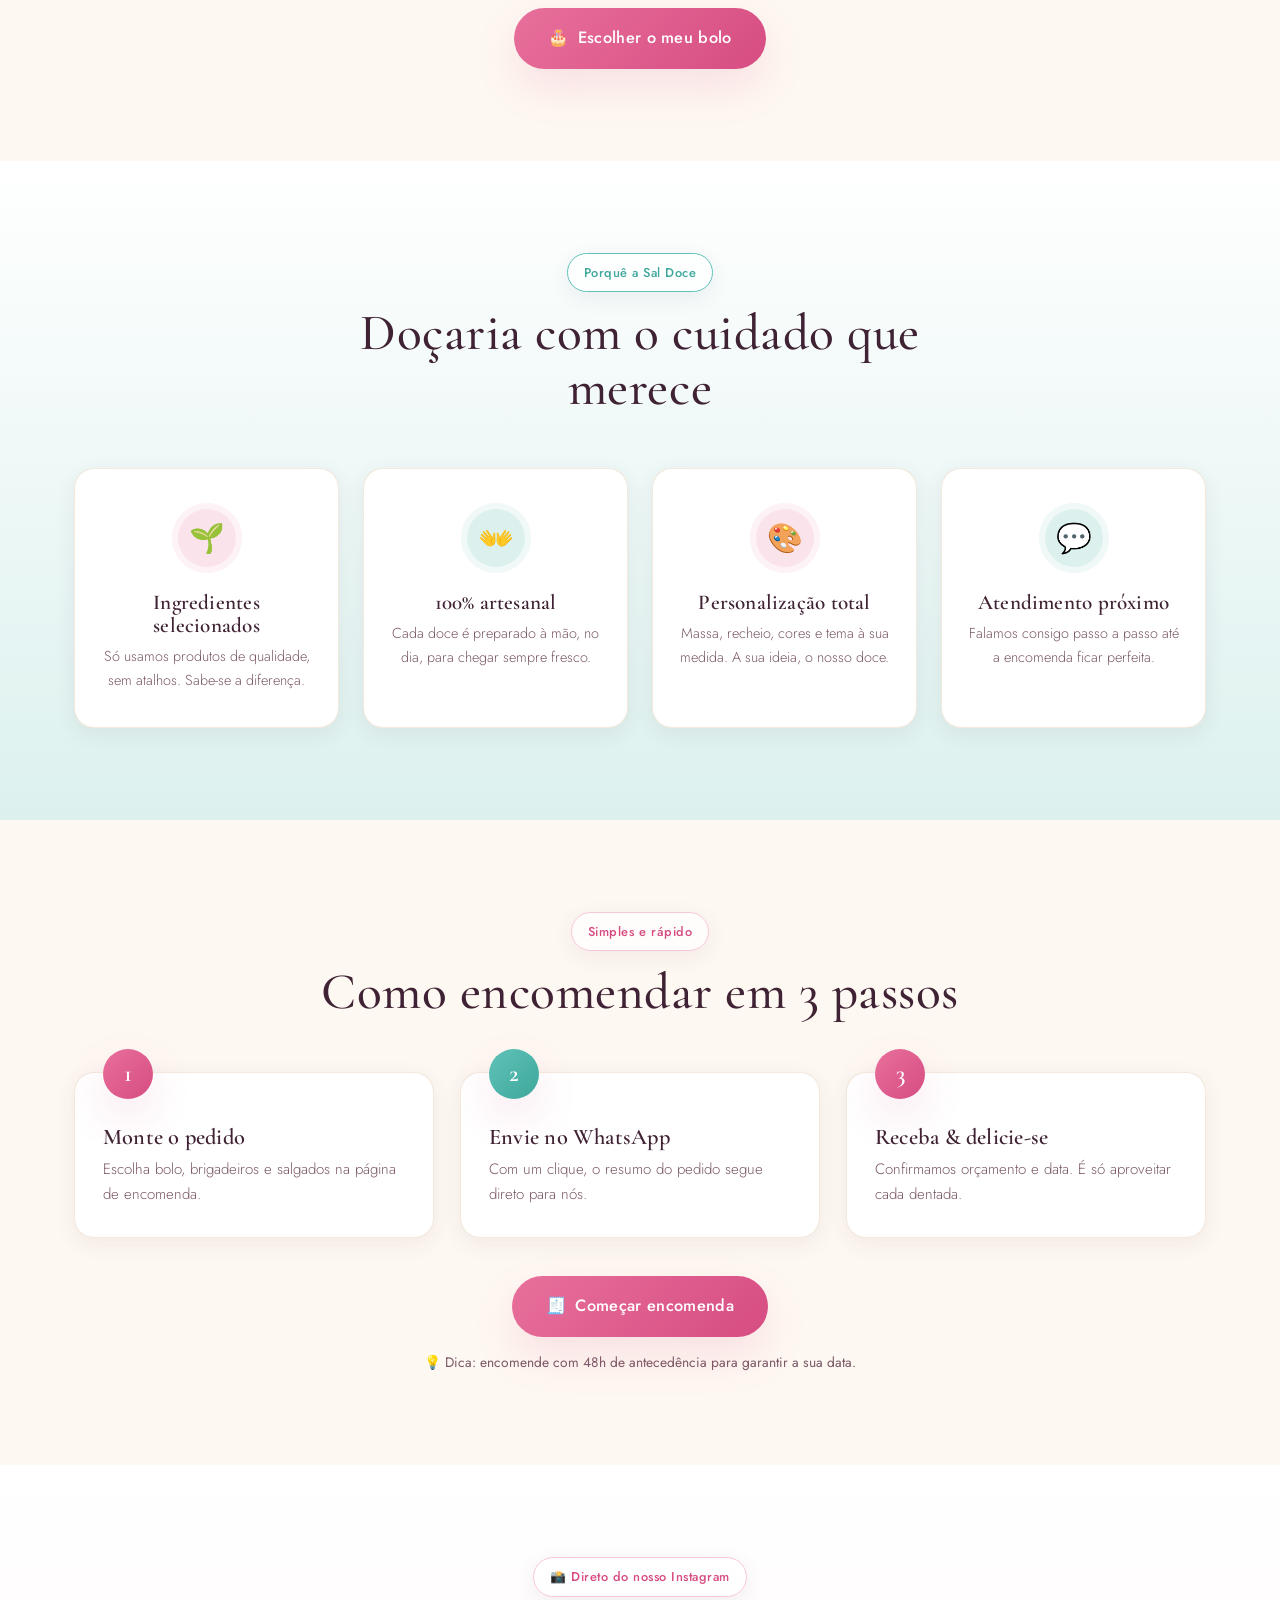
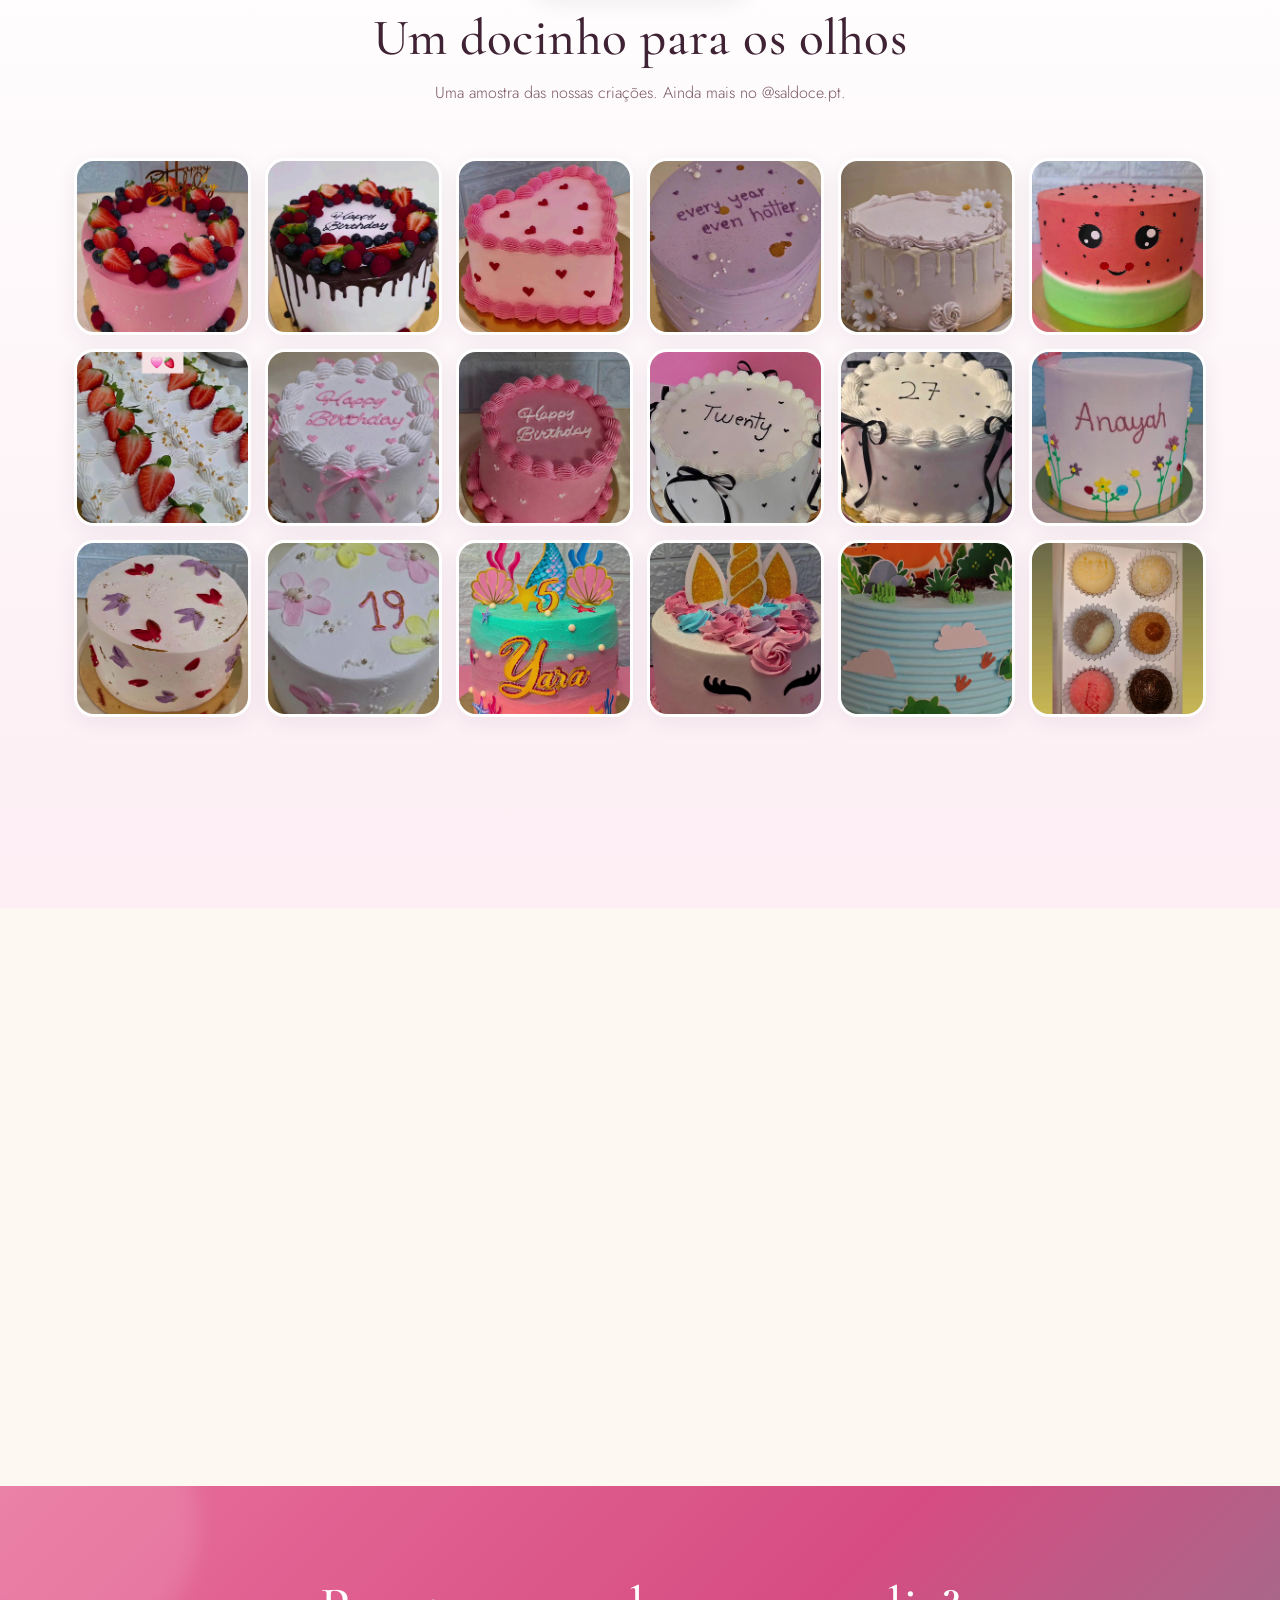
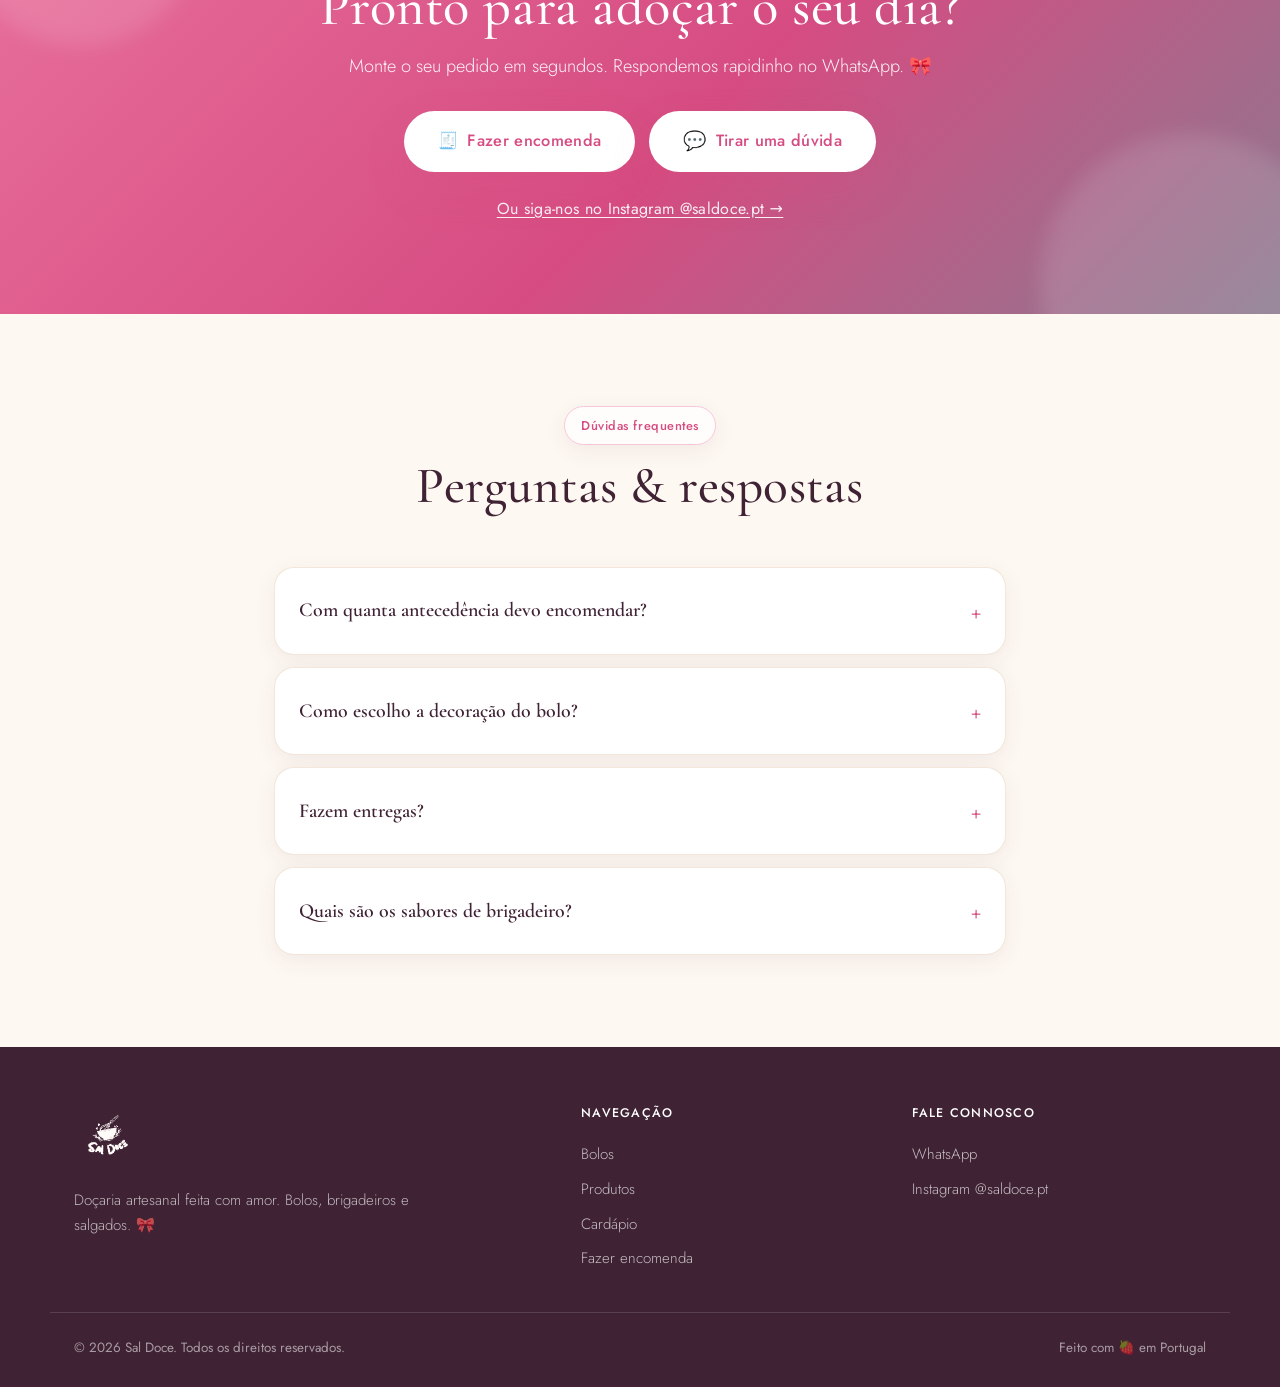
==== commit fedd57f4: "Novas fotos: bolos reais do export, galeria maior e capa premium - Extraídos frames em alta qualidad" ====
--- a/index.html
+++ b/index.html
@@ -93,7 +93,7 @@
       <div class="hero-visual up-scale" style="--d:.5s">
         <div class="hero-halo" aria-hidden="true"></div>
         <div class="hero-photo">
-          <img id="heroImg" src="assets/cake-berry.webp" alt="Bolo personalizado da Sal Doce" loading="eager" width="640" height="800" />
+          <img id="heroImg" src="assets/new-hero.jpg" alt="Bolo personalizado da Sal Doce" loading="eager" width="640" height="800" />
         </div>
         <div class="hero-badge glass hero-badge-1">🍓 Ingredientes frescos</div>
         <div class="hero-badge glass hero-badge-2 menta">🎂 Bolos à sua medida</div>
@@ -203,12 +203,12 @@
       <div class="reel-phone reveal" aria-label="Mostra de criações da Sal Doce">
         <div class="reel-notch"></div>
         <div class="reel-screen" data-reel>
-          <img src="assets/cake-berry.webp" alt="Bolo com frutos vermelhos" class="reel-slide" />
-          <img src="assets/cake-butterfly.webp" alt="Bolo temático com borboletas" class="reel-slide" />
-          <img src="assets/kitkat.webp" alt="Ovo de colher" class="reel-slide" />
-          <img src="assets/g1-brigadeiros.webp" alt="Tabuleiro de brigadeiros" class="reel-slide" />
-          <img src="assets/cake-white.webp" alt="Bolo branco de aniversário" class="reel-slide" />
-          <img src="assets/morango.webp" alt="Morango do amor" class="reel-slide" />
+          <img src="assets/new-hero.jpg" alt="Bolo cor-de-rosa com rosas" class="reel-slide" />
+          <img src="assets/nb-chocodrip.jpg" alt="Bolo de chocolate com frutos" class="reel-slide" />
+          <img src="assets/ng-morangos.jpg" alt="Bolo coberto de morangos" class="reel-slide" />
+          <img src="assets/nb-heart.jpg" alt="Bolo coração" class="reel-slide" />
+          <img src="assets/ng-sereia.jpg" alt="Bolo temático sereia" class="reel-slide" />
+          <img src="assets/nb-berries.jpg" alt="Bolo com frutos vermelhos" class="reel-slide" />
           <div class="reel-badge">🔴 Sal Doce</div>
           <div class="reel-progress" data-reel-progress></div>
         </div>
@@ -314,12 +314,24 @@
         <p class="section-sub">Uma amostra das nossas criações. Ainda mais no @saldoce.pt.</p>
       </div>
       <div class="gallery">
+        <a class="g-item reveal" href="INSTAGRAM_URL" target="_blank" rel="noopener"><img src="assets/nb-berries.jpg" alt="Bolo com frutos vermelhos" loading="lazy"></a>
+        <a class="g-item reveal" href="INSTAGRAM_URL" target="_blank" rel="noopener"><img src="assets/nb-chocodrip.jpg" alt="Bolo de chocolate com frutos" loading="lazy"></a>
+        <a class="g-item reveal" href="INSTAGRAM_URL" target="_blank" rel="noopener"><img src="assets/nb-heart.jpg" alt="Bolo em forma de coração" loading="lazy"></a>
+        <a class="g-item reveal" href="INSTAGRAM_URL" target="_blank" rel="noopener"><img src="assets/nb-lavender.jpg" alt="Bolo minimalista lavanda" loading="lazy"></a>
+        <a class="g-item reveal" href="INSTAGRAM_URL" target="_blank" rel="noopener"><img src="assets/nb-daisies.jpg" alt="Bolo branco com margaridas" loading="lazy"></a>
+        <a class="g-item reveal" href="INSTAGRAM_URL" target="_blank" rel="noopener"><img src="assets/nb-melancia.jpg" alt="Bolo melancia" loading="lazy"></a>
+        <a class="g-item reveal" href="INSTAGRAM_URL" target="_blank" rel="noopener"><img src="assets/ng-morangos.jpg" alt="Bolo coberto de morangos" loading="lazy"></a>
+        <a class="g-item reveal" href="INSTAGRAM_URL" target="_blank" rel="noopener"><img src="assets/ng-happy.jpg" alt="Bolo Happy Birthday" loading="lazy"></a>
+        <a class="g-item reveal" href="INSTAGRAM_URL" target="_blank" rel="noopener"><img src="assets/ng-happy2.jpg" alt="Bolo rosa Happy Birthday" loading="lazy"></a>
+        <a class="g-item reveal" href="INSTAGRAM_URL" target="_blank" rel="noopener"><img src="assets/ng-twenty.jpg" alt="Bolo branco Twenty" loading="lazy"></a>
+        <a class="g-item reveal" href="INSTAGRAM_URL" target="_blank" rel="noopener"><img src="assets/ng-27.jpg" alt="Bolo elegante 27" loading="lazy"></a>
+        <a class="g-item reveal" href="INSTAGRAM_URL" target="_blank" rel="noopener"><img src="assets/ng-anayah.jpg" alt="Bolo com flores Anayah" loading="lazy"></a>
+        <a class="g-item reveal" href="INSTAGRAM_URL" target="_blank" rel="noopener"><img src="assets/ng-corais.jpg" alt="Bolo com pétalas" loading="lazy"></a>
+        <a class="g-item reveal" href="INSTAGRAM_URL" target="_blank" rel="noopener"><img src="assets/ng-flores19.jpg" alt="Bolo com flores 19" loading="lazy"></a>
+        <a class="g-item reveal" href="INSTAGRAM_URL" target="_blank" rel="noopener"><img src="assets/ng-sereia.jpg" alt="Bolo temático sereia" loading="lazy"></a>
+        <a class="g-item reveal" href="INSTAGRAM_URL" target="_blank" rel="noopener"><img src="assets/ng-unicornio.jpg" alt="Bolo unicórnio" loading="lazy"></a>
+        <a class="g-item reveal" href="INSTAGRAM_URL" target="_blank" rel="noopener"><img src="assets/ng-dino.jpg" alt="Bolo temático dinossauros" loading="lazy"></a>
         <a class="g-item reveal" href="INSTAGRAM_URL" target="_blank" rel="noopener"><img src="assets/brig-box.webp" alt="Caixa de brigadeiros variados" loading="lazy"></a>
-        <a class="g-item reveal" href="INSTAGRAM_URL" target="_blank" rel="noopener"><img src="assets/cake-redbow.webp" alt="Bolo de chocolate com laço" loading="lazy"></a>
-        <a class="g-item reveal" href="INSTAGRAM_URL" target="_blank" rel="noopener"><img src="assets/g6-box-laco.webp" alt="Box de doces com laço" loading="lazy"></a>
-        <a class="g-item reveal" href="INSTAGRAM_URL" target="_blank" rel="noopener"><img src="assets/cake-butterfly.webp" alt="Bolo temático borboletas" loading="lazy"></a>
-        <a class="g-item reveal" href="INSTAGRAM_URL" target="_blank" rel="noopener"><img src="assets/morango-tray.webp" alt="Morangos do amor" loading="lazy"></a>
-        <a class="g-item reveal" href="INSTAGRAM_URL" target="_blank" rel="noopener"><img src="assets/g2-pascoa.jpg" alt="Ovo de Páscoa recheado" loading="lazy"></a>
       </div>
       <div class="center reveal">
         <a href="INSTAGRAM_URL" class="btn btn-ghost btn-lg" target="_blank" rel="noopener">Ver mais no Instagram →</a>
--- a/styles.css
+++ b/styles.css
@@ -450,8 +450,24 @@
 }
 @media (max-width: 520px) {
   .section { padding: 62px 0; }
-  .cards, .features { grid-template-columns: 1fr; }
+  .cards { grid-template-columns: 1fr; }
+  .features { grid-template-columns: repeat(2, 1fr); gap: 12px; }
+  .feature { padding: 22px 14px; }
+  .feature-ico { width: 52px; height: 52px; font-size: 1.4rem; margin-bottom: 12px; box-shadow: inset 0 0 0 4px rgba(255,255,255,.6); }
+  .feature h3 { font-size: 1.05rem; margin-bottom: 6px; }
+  .feature p { font-size: .82rem; }
   .gallery { grid-template-columns: repeat(2, 1fr); }
+  /* Cardápio mais compacto */
+  .menu-card { padding: 26px 22px; }
+  .menu-card h3 { font-size: 1.5rem; }
+  .menu-card .menu-sub { font-size: .72rem; margin-bottom: 14px; }
+  .menu-list li { font-size: .92rem; padding: 5px 0 5px 22px; }
+  .menu-list li::before { top: 7px; }
+  .menu-note { font-size: .86rem; }
+  /* Reel mais pequena */
+  .reel-phone { width: 232px; }
+  .section-head h2 { font-size: 2rem; }
+  .section-head { margin-bottom: 34px; }
   .bolos { grid-template-columns: 1fr; grid-auto-rows: 210px; }
   .bolo:first-child { grid-row: span 1; }
   .hero-cta .btn, .cta-btns .btn { width: 100%; justify-content: center; }
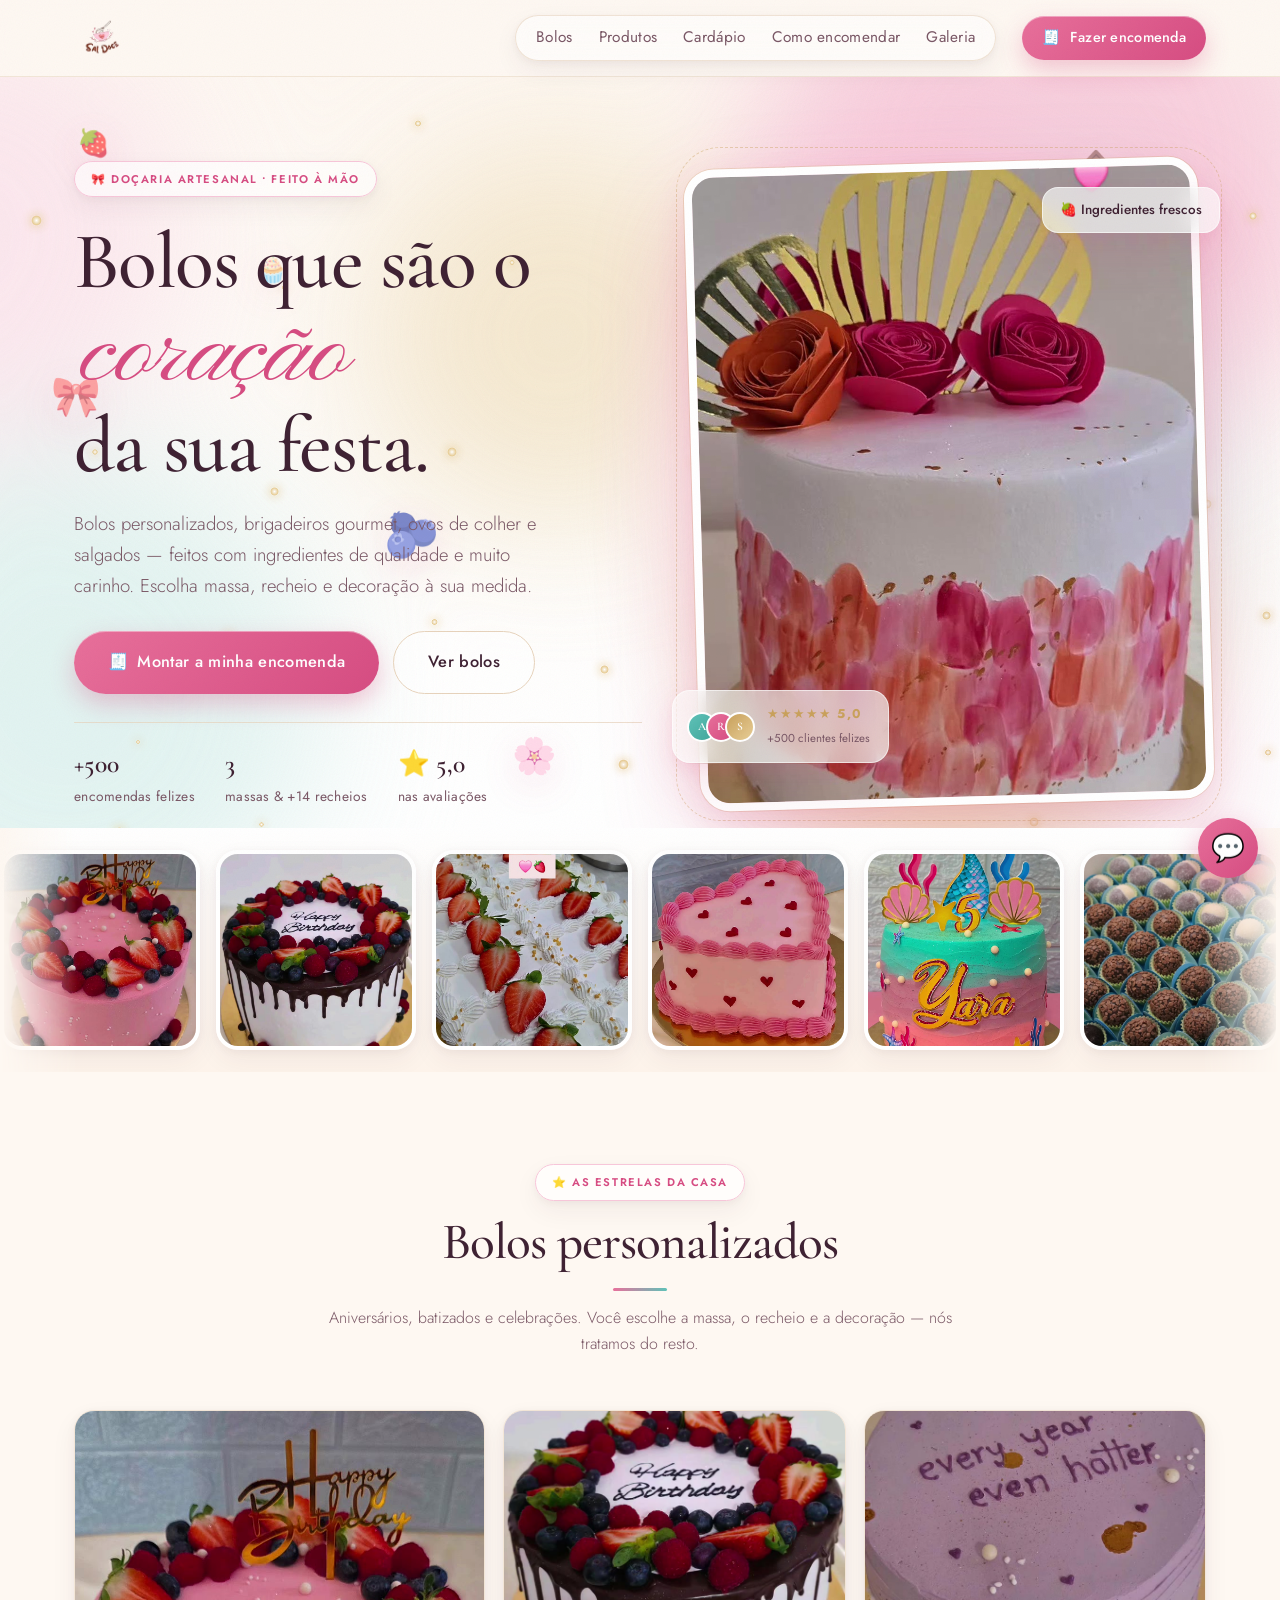
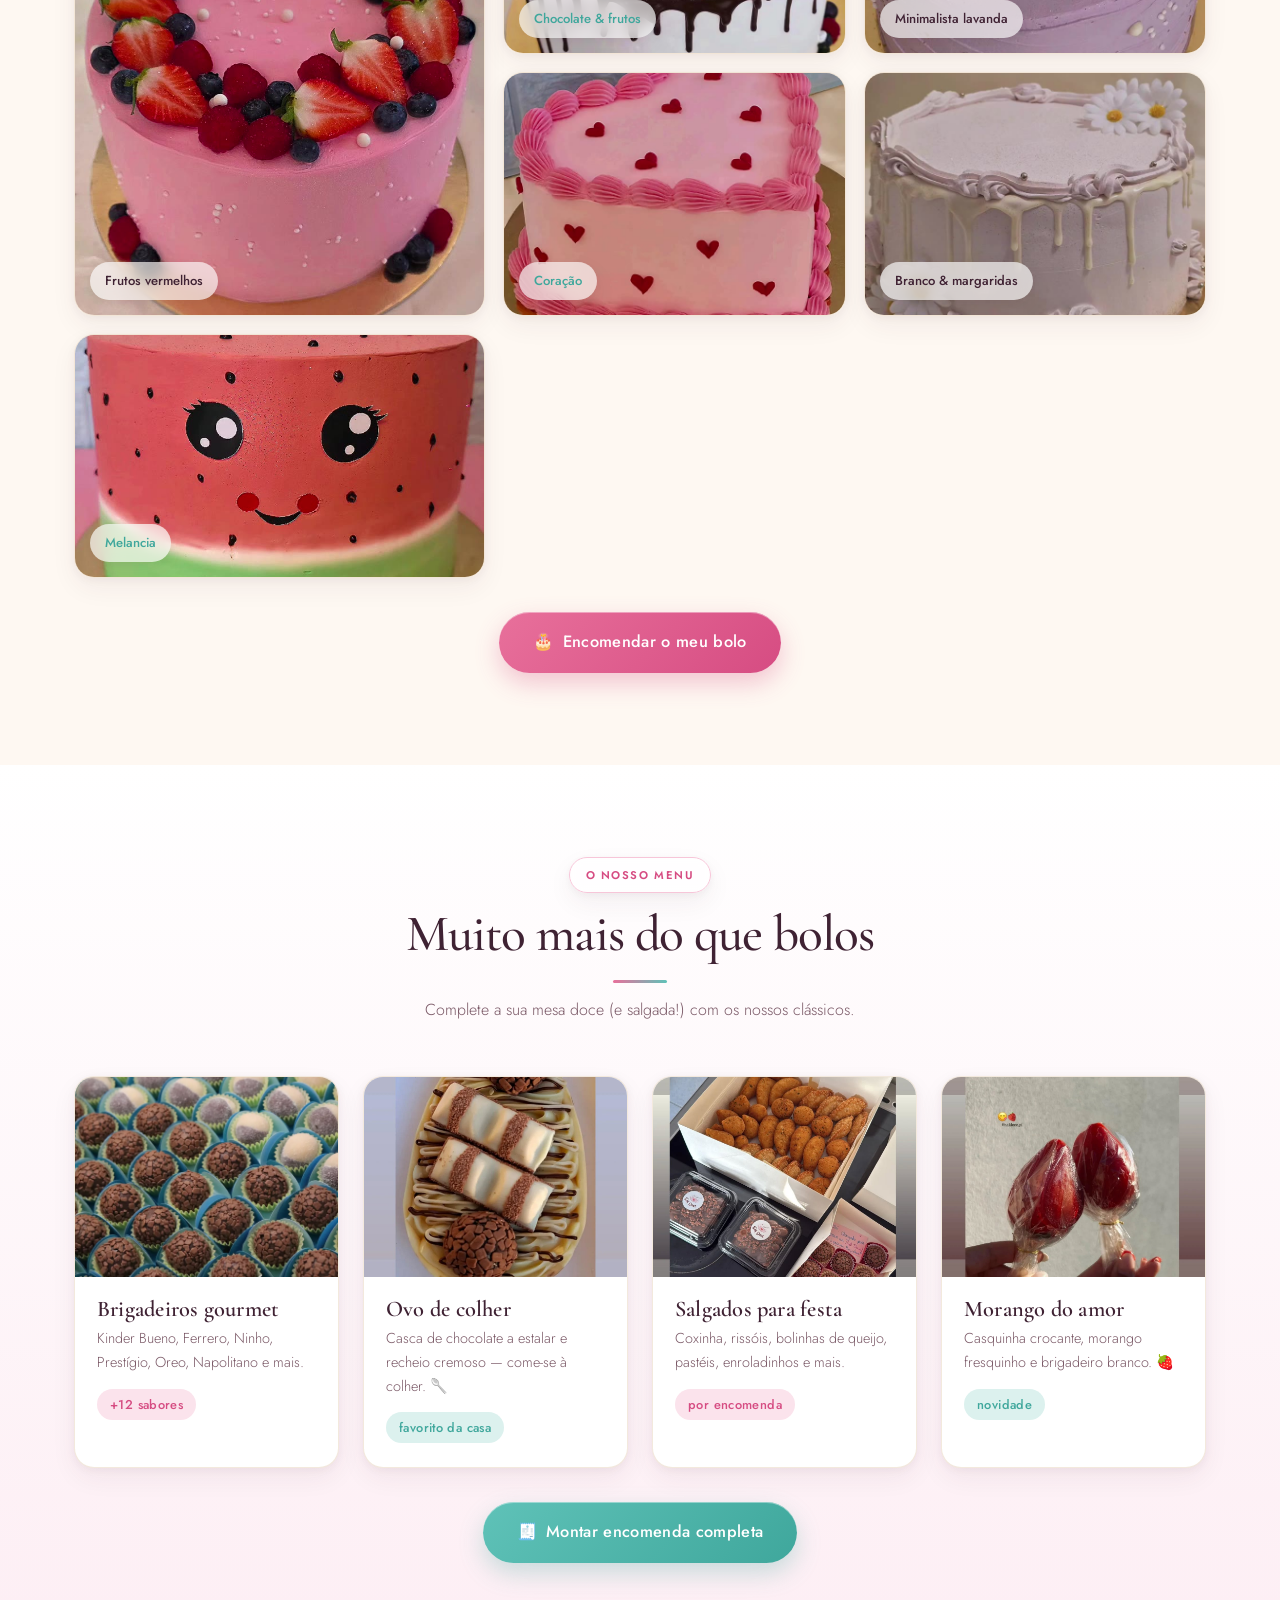
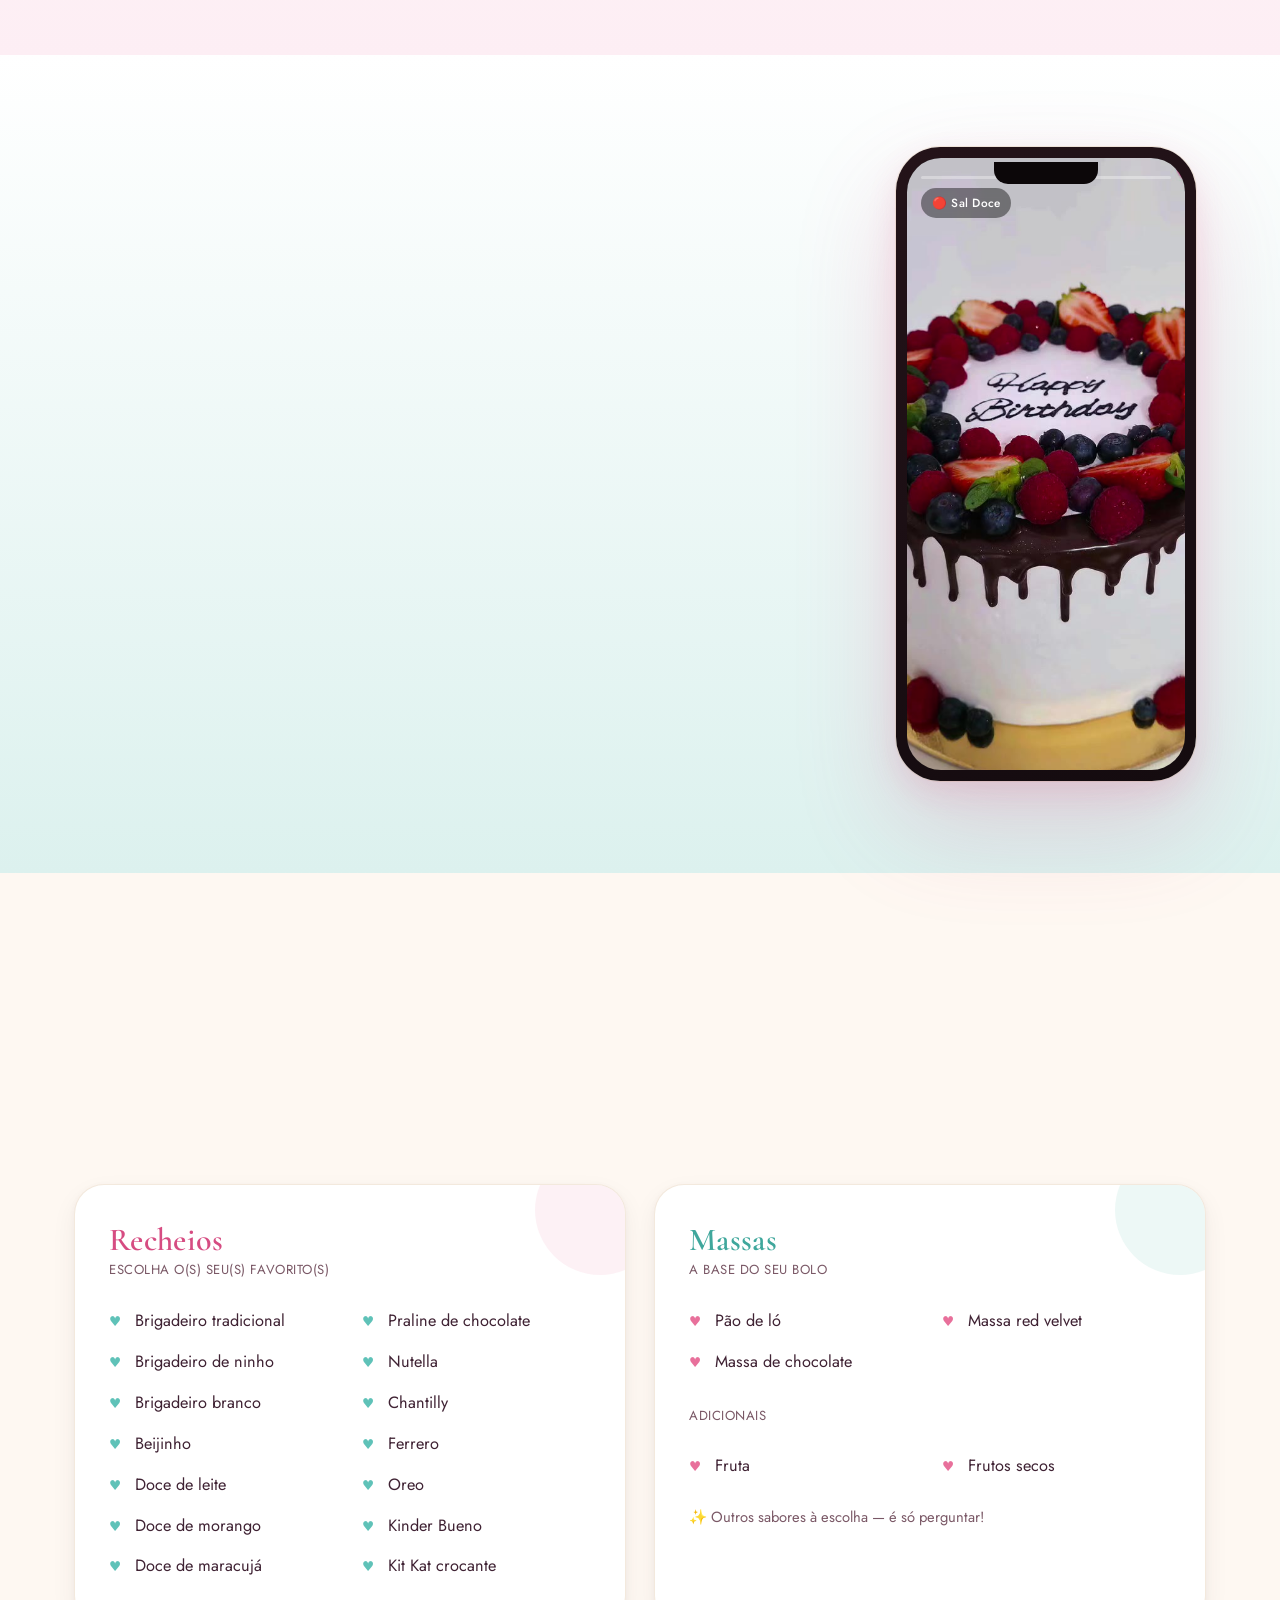
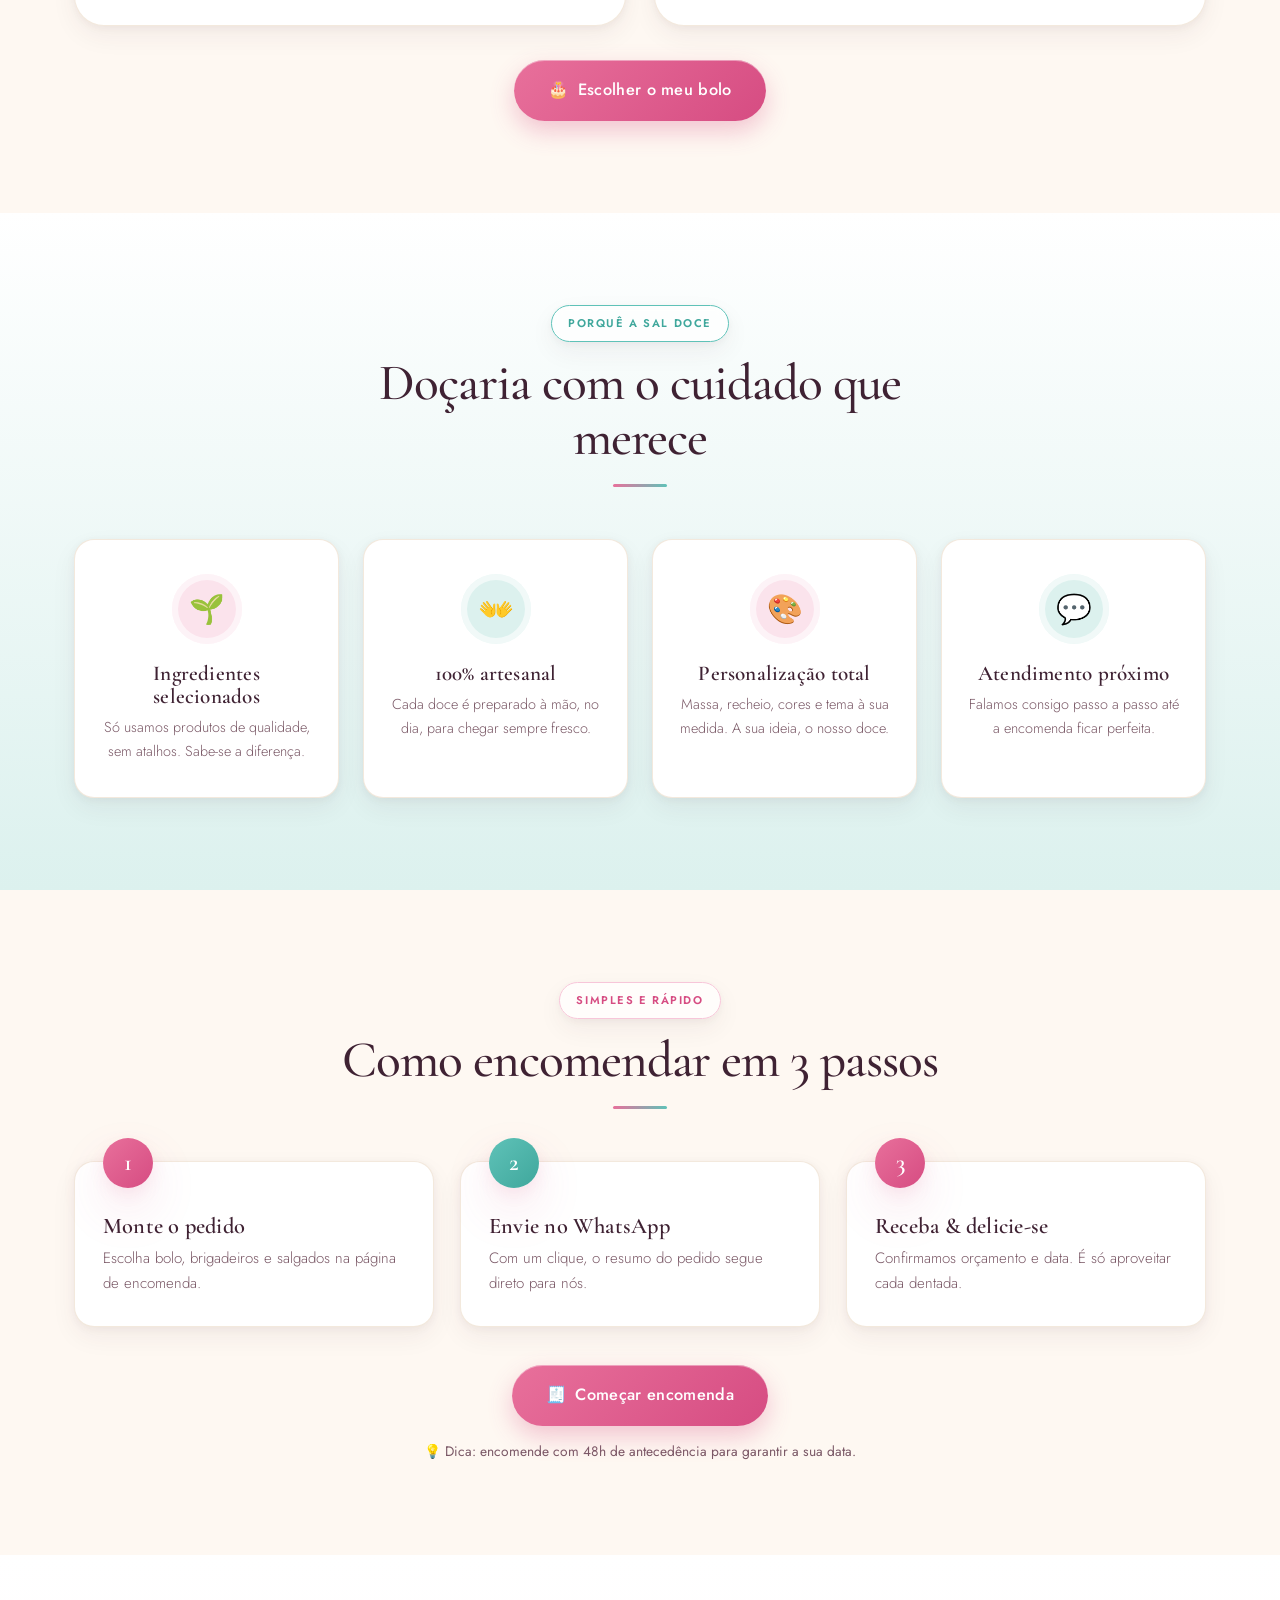
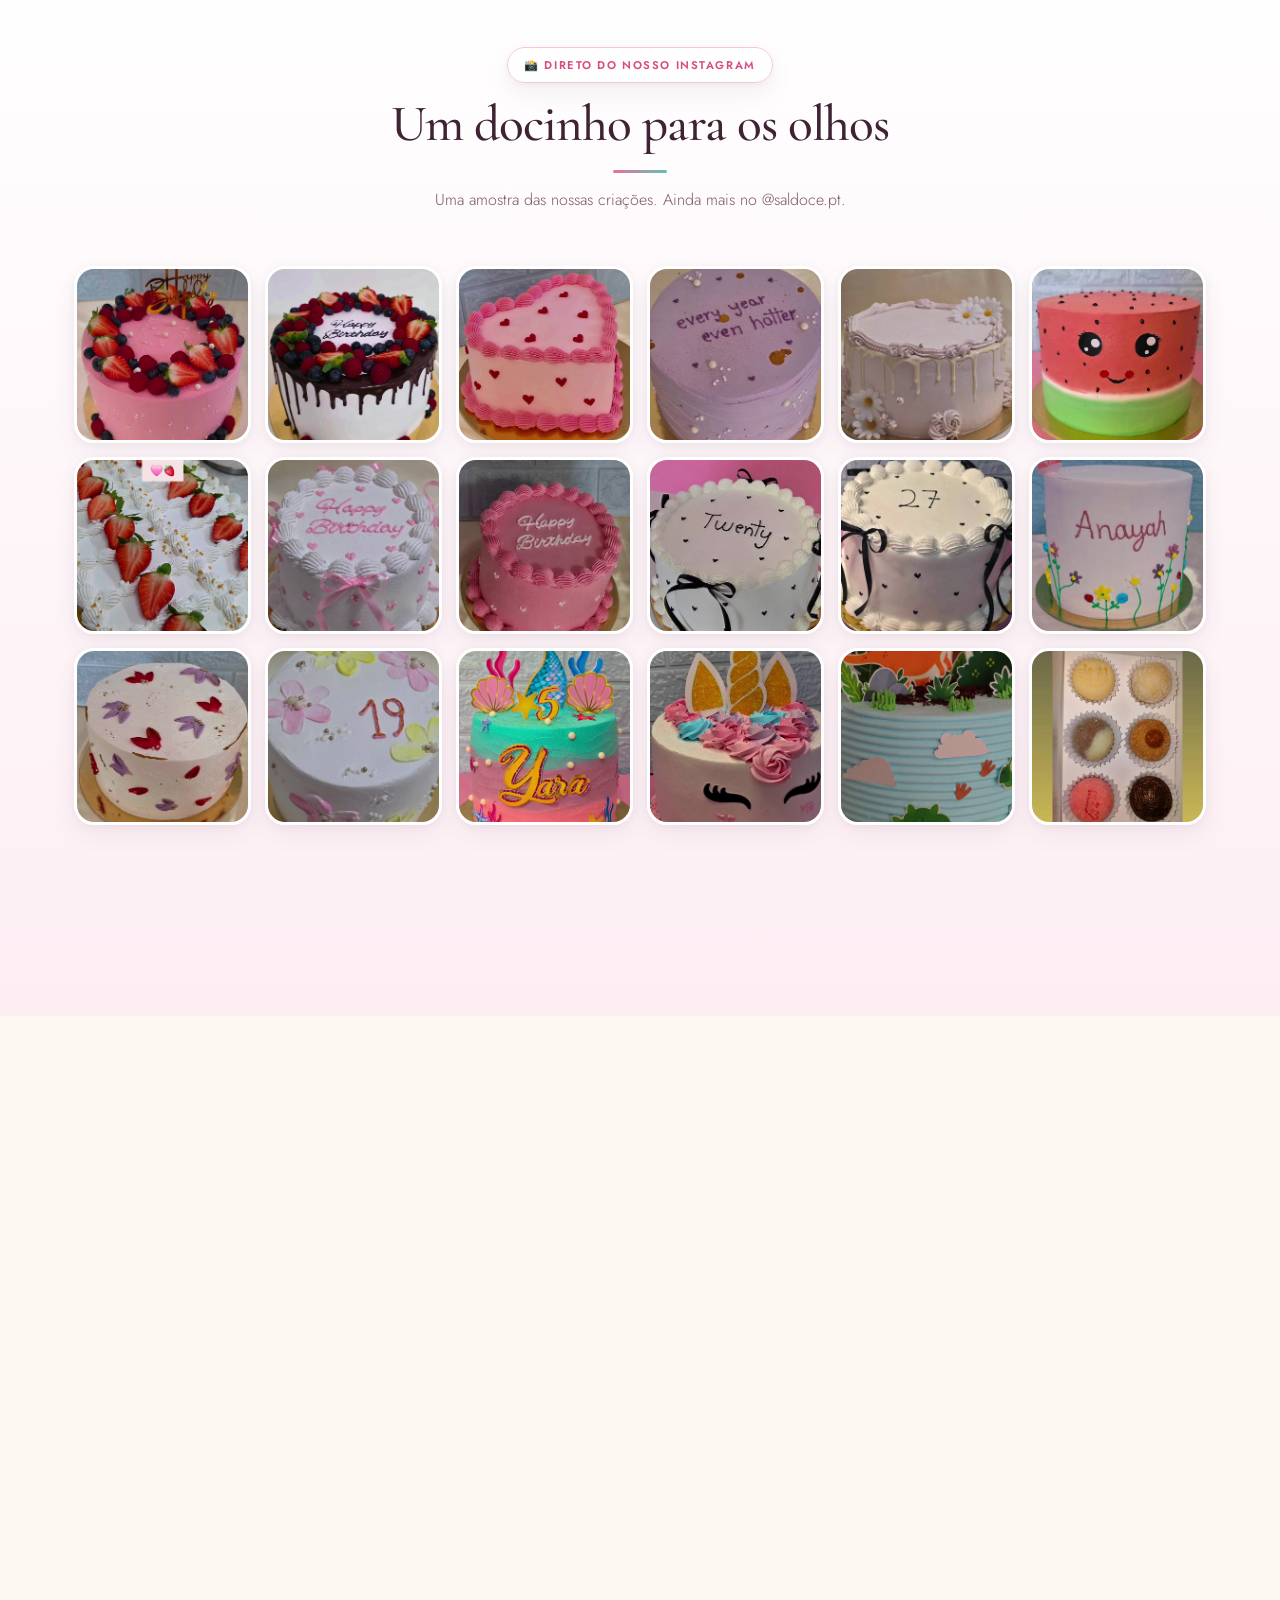
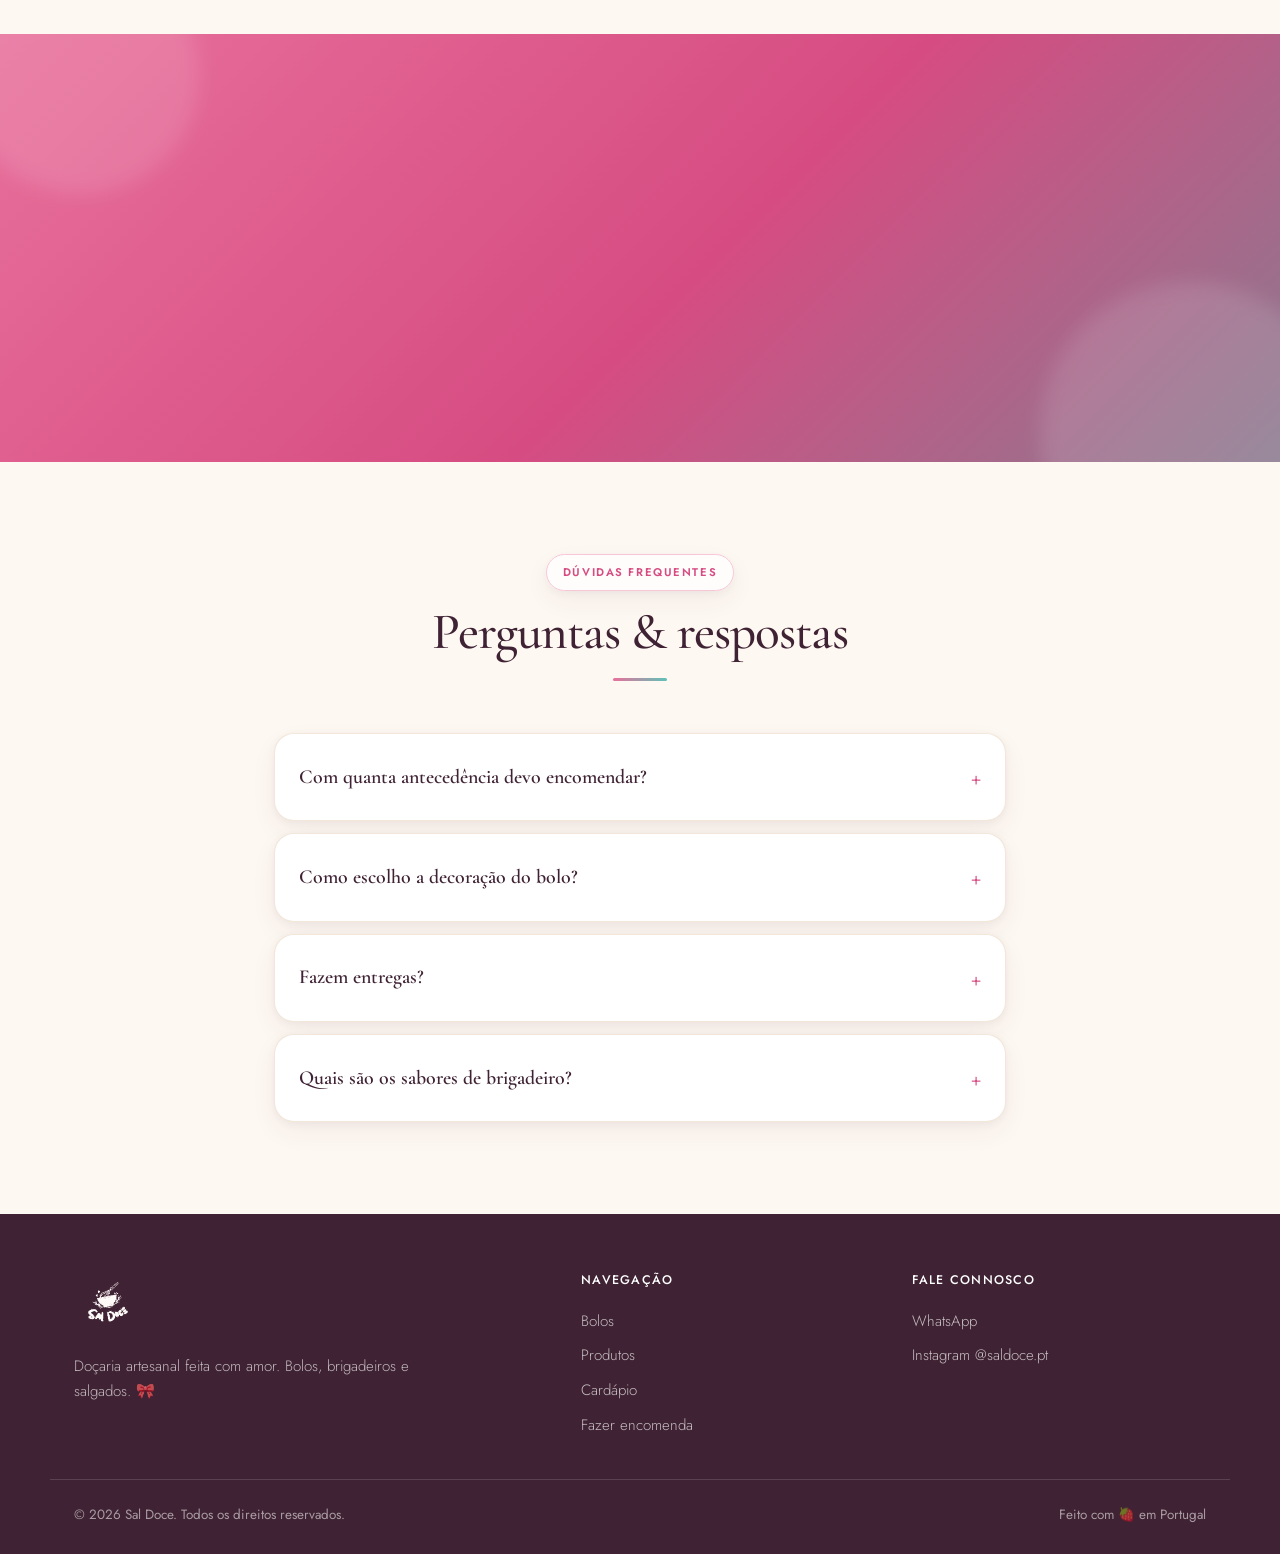
==== commit dbae60fb: "Redesign premium (estilo Figma): acabamento e componentes elevados - Textura subtil (grain) em todo " ====
--- a/index.html
+++ b/index.html
@@ -96,7 +96,10 @@
           <img id="heroImg" src="assets/new-hero.jpg" alt="Bolo personalizado da Sal Doce" loading="eager" width="640" height="800" />
         </div>
         <div class="hero-badge glass hero-badge-1">🍓 Ingredientes frescos</div>
-        <div class="hero-badge glass hero-badge-2 menta">🎂 Bolos à sua medida</div>
+        <div class="hero-rating glass" aria-hidden="true">
+          <div class="hr-avatars"><span>A</span><span>R</span><span>S</span></div>
+          <div class="hr-text"><strong>★★★★★ 5,0</strong><small>+500 clientes felizes</small></div>
+        </div>
       </div>
     </div>
   </section>
@@ -104,16 +107,16 @@
   <!-- ============ CARROSSEL AUTOMÁTICO ============ -->
   <div class="strip" aria-label="Galeria de criações da Sal Doce">
     <div class="strip-track" data-carousel>
-      <div class="strip-item"><img src="assets/cake-berry.webp" alt="Bolo com frutos vermelhos" loading="lazy"></div>
-      <div class="strip-item"><img src="assets/cake-redbow.webp" alt="Bolo de chocolate com laço" loading="lazy"></div>
-      <div class="strip-item"><img src="assets/kitkat.webp" alt="Sobremesa com Kit Kat e brigadeiro" loading="lazy"></div>
-      <div class="strip-item"><img src="assets/cake-butterfly.webp" alt="Bolo temático com borboletas" loading="lazy"></div>
-      <div class="strip-item"><img src="assets/brig-box.webp" alt="Caixa de brigadeiros variados" loading="lazy"></div>
-      <div class="strip-item"><img src="assets/morango.webp" alt="Morango do amor" loading="lazy"></div>
+      <div class="strip-item"><img src="assets/nb-berries.jpg" alt="Bolo com frutos vermelhos" loading="lazy"></div>
+      <div class="strip-item"><img src="assets/nb-chocodrip.jpg" alt="Bolo de chocolate com frutos" loading="lazy"></div>
+      <div class="strip-item"><img src="assets/ng-morangos.jpg" alt="Bolo com morangos" loading="lazy"></div>
+      <div class="strip-item"><img src="assets/nb-heart.jpg" alt="Bolo coração" loading="lazy"></div>
+      <div class="strip-item"><img src="assets/ng-sereia.jpg" alt="Bolo temático sereia" loading="lazy"></div>
       <div class="strip-item"><img src="assets/g1-brigadeiros.webp" alt="Tabuleiro de brigadeiros" loading="lazy"></div>
+      <div class="strip-item"><img src="assets/ng-anayah.jpg" alt="Bolo com flores" loading="lazy"></div>
       <div class="strip-item"><img src="assets/salgados.webp" alt="Salgadinhos para festa" loading="lazy"></div>
-      <div class="strip-item"><img src="assets/cake-white.webp" alt="Bolo branco de aniversário" loading="lazy"></div>
-      <div class="strip-item"><img src="assets/box-mae.webp" alt="Box de presente" loading="lazy"></div>
+      <div class="strip-item"><img src="assets/ng-unicornio.jpg" alt="Bolo unicórnio" loading="lazy"></div>
+      <div class="strip-item"><img src="assets/nb-lavender.jpg" alt="Bolo minimalista lavanda" loading="lazy"></div>
     </div>
   </div>
 
@@ -347,9 +350,9 @@
         <h2>O que dizem os nossos clientes</h2>
       </div>
       <div class="reviews">
-        <figure class="review reveal"><div class="stars">★★★★★</div><blockquote>Simplesmente divinal! O bolo de aniversário foi o centro da festa. Toda a gente pediu o contacto.</blockquote><figcaption>— Ana M.</figcaption></figure>
-        <figure class="review reveal"><div class="stars">★★★★★</div><blockquote>Os brigadeiros são de outro mundo. Encomendei uma box para oferecer e foi um sucesso total.</blockquote><figcaption>— Ricardo P.</figcaption></figure>
-        <figure class="review reveal"><div class="stars">★★★★★</div><blockquote>Atendimento super atencioso e os salgados desapareceram em minutos. Já sou cliente fiel!</blockquote><figcaption>— Sofia L.</figcaption></figure>
+        <figure class="review reveal"><div class="stars">★★★★★</div><blockquote>Simplesmente divinal! O bolo de aniversário foi o centro da festa. Toda a gente pediu o contacto.</blockquote><figcaption><span class="rv-avatar" style="--a:linear-gradient(135deg,#E8709B,#D64C82)">A</span><span class="rv-name">Ana M.<small>Cliente verificada</small></span></figcaption></figure>
+        <figure class="review reveal"><div class="stars">★★★★★</div><blockquote>Os brigadeiros são de outro mundo. Encomendei uma box para oferecer e foi um sucesso total.</blockquote><figcaption><span class="rv-avatar" style="--a:linear-gradient(135deg,#5FC2B8,#3FA79C)">R</span><span class="rv-name">Ricardo P.<small>Cliente verificado</small></span></figcaption></figure>
+        <figure class="review reveal"><div class="stars">★★★★★</div><blockquote>Atendimento super atencioso e os salgados desapareceram em minutos. Já sou cliente fiel!</blockquote><figcaption><span class="rv-avatar" style="--a:linear-gradient(135deg,#C9A15B,#E8CE97)">S</span><span class="rv-name">Sofia L.<small>Cliente verificada</small></span></figcaption></figure>
       </div>
     </div>
   </section>
--- a/styles.css
+++ b/styles.css
@@ -483,3 +483,73 @@
   .intro { display: none; }
   html { scroll-behavior: auto; }
 }
+
+/* =========================================================
+   CAMADA DE ELEVAÇÃO — acabamento "premium / Figma"
+   ========================================================= */
+:root {
+  --sombra-sm: 0 2px 8px rgba(70,40,58,.05), 0 10px 26px rgba(70,40,58,.06);
+  --sombra-md: 0 6px 16px rgba(214,76,130,.10), 0 22px 50px rgba(214,76,130,.14);
+  --sombra-lg: 0 12px 30px rgba(214,76,130,.14), 0 44px 100px rgba(214,76,130,.22);
+}
+
+/* textura subtil (grain) em todo o site */
+body::after {
+  content: ""; position: fixed; inset: 0; z-index: 300; pointer-events: none; opacity: .04;
+  background-image: url("data:image/svg+xml,%3Csvg xmlns='http://www.w3.org/2000/svg' width='160' height='160'%3E%3Cfilter id='n'%3E%3CfeTurbulence type='fractalNoise' baseFrequency='.85' numOctaves='2' stitchTiles='stitch'/%3E%3C/filter%3E%3Crect width='100%25' height='100%25' filter='url(%23n)'/%3E%3C/svg%3E");
+  mix-blend-mode: multiply;
+}
+
+/* eyebrow editorial (maiúsculas + tracking) */
+.eyebrow { text-transform: uppercase; letter-spacing: .14em; font-size: .7rem; font-weight: 600; }
+/* linha-acento sob os títulos de secção */
+.section-head h2 { letter-spacing: -.02em; }
+.section-head h2::after { content: ""; display: block; width: 54px; height: 3px; margin: 18px auto 0; border-radius: 3px; background: linear-gradient(90deg, var(--rosa), var(--menta)); }
+.hero-title { letter-spacing: -.02em; }
+
+/* botões com brilho interior */
+.btn-primary { box-shadow: 0 10px 24px rgba(214,76,130,.30), inset 0 1px 0 rgba(255,255,255,.4); }
+.btn-menta { box-shadow: 0 10px 24px rgba(63,167,156,.28), inset 0 1px 0 rgba(255,255,255,.4); }
+
+/* nav em pílula (desktop) */
+@media (min-width: 761px) {
+  .nav-links { background: rgba(255,255,255,.55); backdrop-filter: blur(10px); border: 1px solid rgba(231,211,188,.6); padding: 9px 20px; border-radius: 999px; box-shadow: var(--sombra-sm); }
+  .nav-links a::after { bottom: -3px; }
+}
+
+/* hero — moldura dupla + anel dourado + realce */
+.hero-photo { box-shadow: var(--sombra-lg), 0 0 0 1px rgba(201,161,91,.25); }
+.hero-visual::after { content: ""; position: absolute; inset: -16px; border-radius: 44px; border: 1.5px dashed rgba(201,161,91,.4); pointer-events: none; z-index: 0; }
+.hero-badge-1 { top: 24px; right: -14px; left: auto; }
+
+/* cartão de avaliação flutuante (estilo UI) */
+.hero-rating { position: absolute; z-index: 3; left: -20px; bottom: 42px; display: flex; align-items: center; gap: 12px; padding: 12px 18px 12px 14px; border-radius: 18px; box-shadow: var(--sombra-md); animation: floaty 4.5s ease-in-out infinite; animation-delay: 1.2s; }
+.hr-avatars { display: flex; }
+.hr-avatars span { width: 30px; height: 30px; border-radius: 50%; display: flex; align-items: center; justify-content: center; font-size: .72rem; font-weight: 600; color: #fff; border: 2px solid #fff; margin-left: -11px; font-family: var(--ff-head); }
+.hr-avatars span:nth-child(1) { margin-left: 0; background: linear-gradient(135deg, var(--menta), var(--menta-forte)); }
+.hr-avatars span:nth-child(2) { background: linear-gradient(135deg, var(--rosa), var(--rosa-forte)); }
+.hr-avatars span:nth-child(3) { background: linear-gradient(135deg, var(--dourado), var(--dourado-cl)); }
+.hr-text strong { display: block; color: var(--dourado); font-size: .8rem; letter-spacing: 1.5px; }
+.hr-text small { color: var(--plum-suave); font-size: .72rem; }
+
+/* cards com escurecer suave da foto */
+.card-media { position: relative; }
+.card-media::after { content: ""; position: absolute; inset: 0; background: linear-gradient(180deg, transparent 62%, rgba(63,34,51,.22)); opacity: 0; transition: opacity .3s ease; }
+.card:hover .card-media::after { opacity: 1; }
+
+/* testemunhos com avatar + nome */
+.review figcaption { display: flex; align-items: center; gap: 12px; }
+.rv-avatar { width: 46px; height: 46px; border-radius: 50%; background: var(--a, linear-gradient(135deg, var(--rosa), var(--rosa-forte))); color: #fff; display: flex; align-items: center; justify-content: center; font-family: var(--ff-head); font-weight: 600; font-size: 1.15rem; flex: 0 0 auto; box-shadow: var(--sombra-sm); }
+.rv-name { display: flex; flex-direction: column; line-height: 1.25; }
+.rv-name small { color: var(--plum-suave); font-weight: 400; font-size: .74rem; font-style: normal; }
+
+/* pequenos refinamentos */
+.strip-item { border-radius: 22px; }
+.g-item { border-radius: 20px; }
+.reel-phone { box-shadow: var(--sombra-lg), 0 0 0 1px rgba(201,161,91,.18); }
+
+@media (max-width: 520px) {
+  .hero-rating { left: 4px; bottom: 14px; padding: 9px 13px; }
+  .hr-avatars span { width: 26px; height: 26px; }
+  .hero-visual::after { inset: -8px; border-radius: 34px; }
+}
